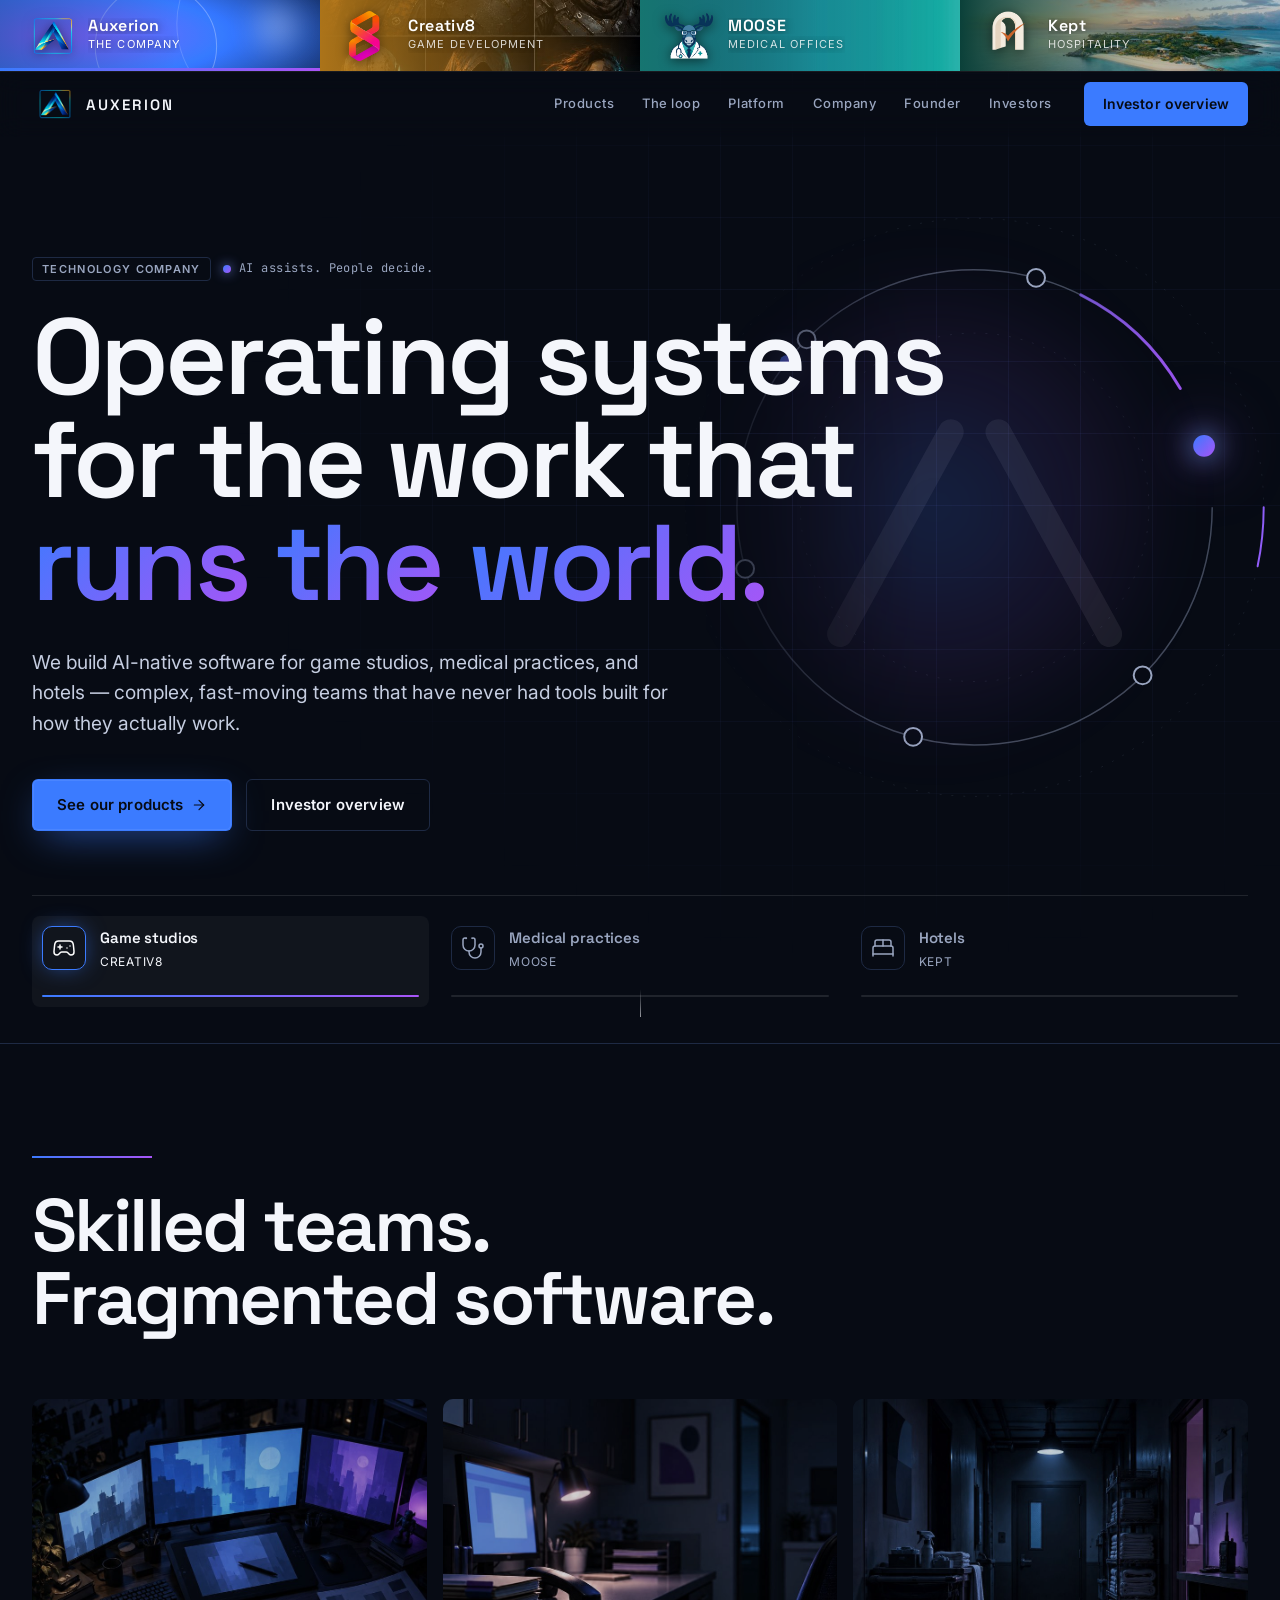
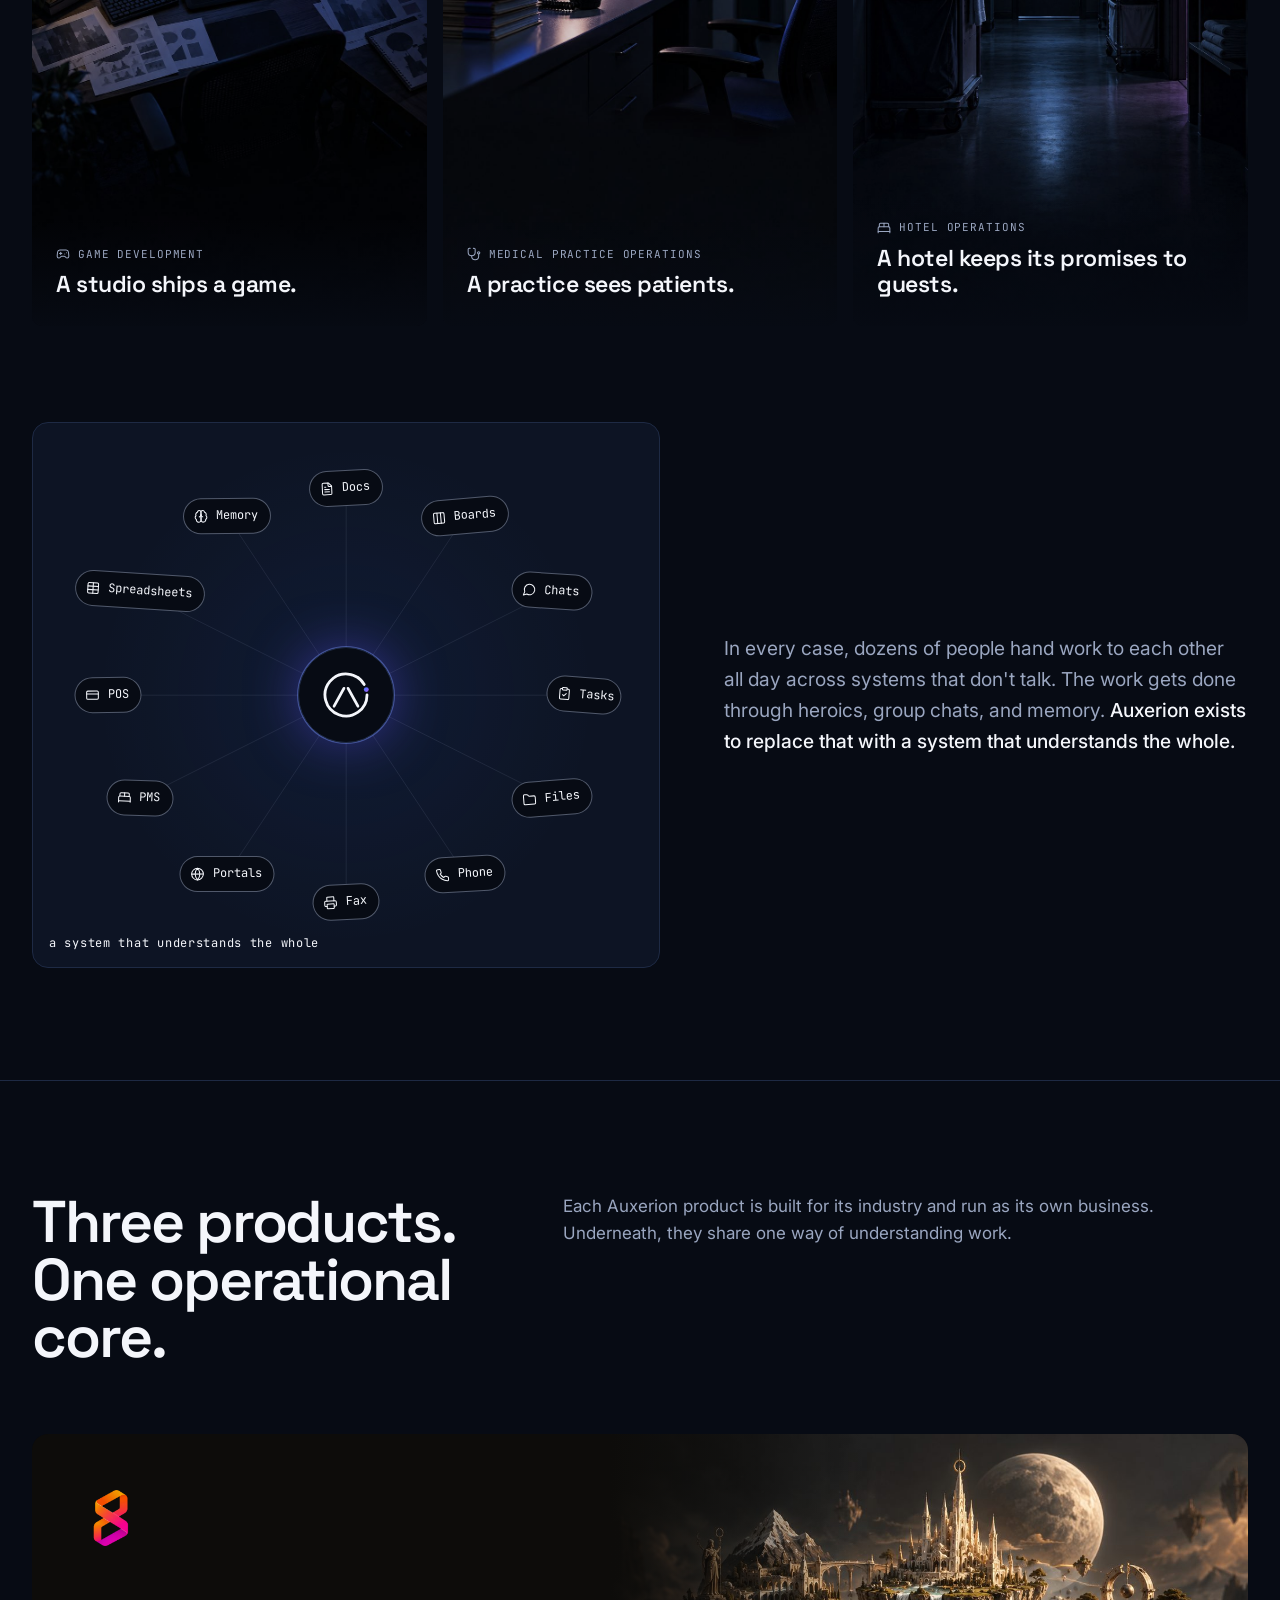
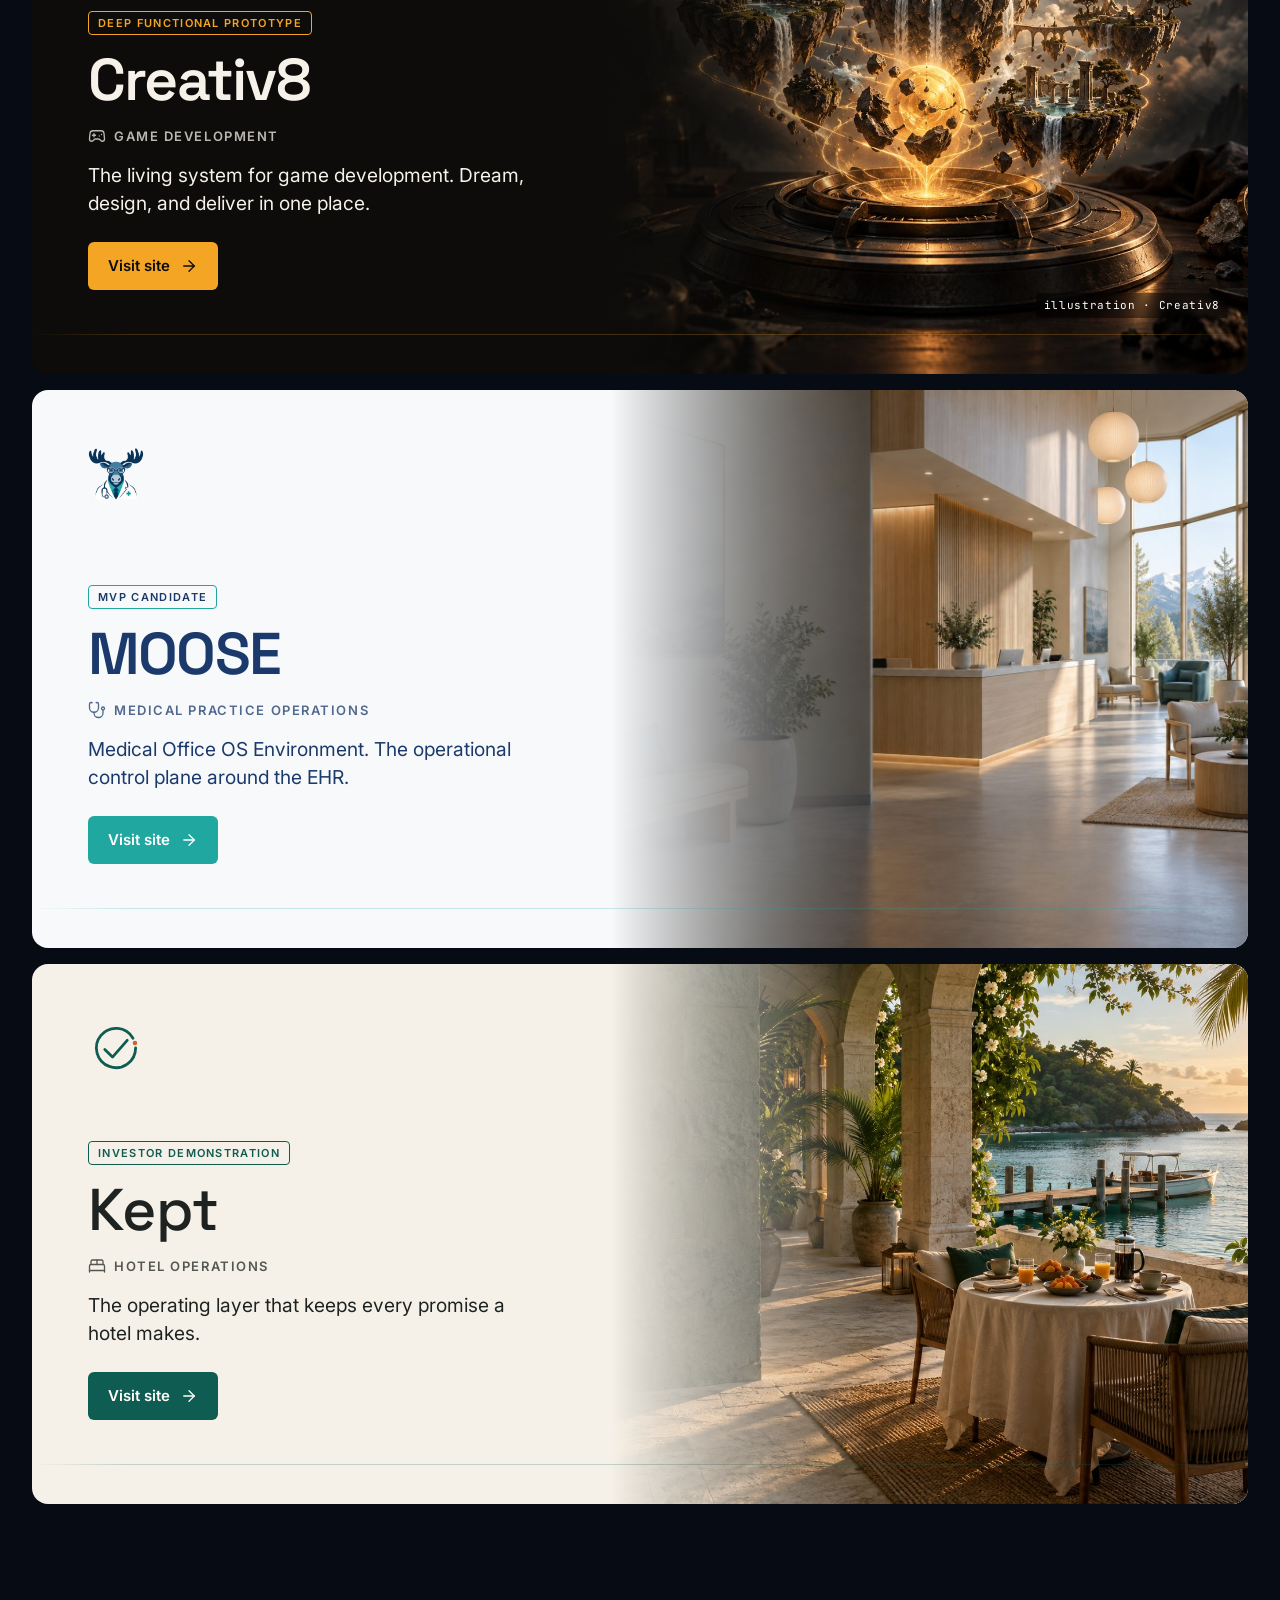
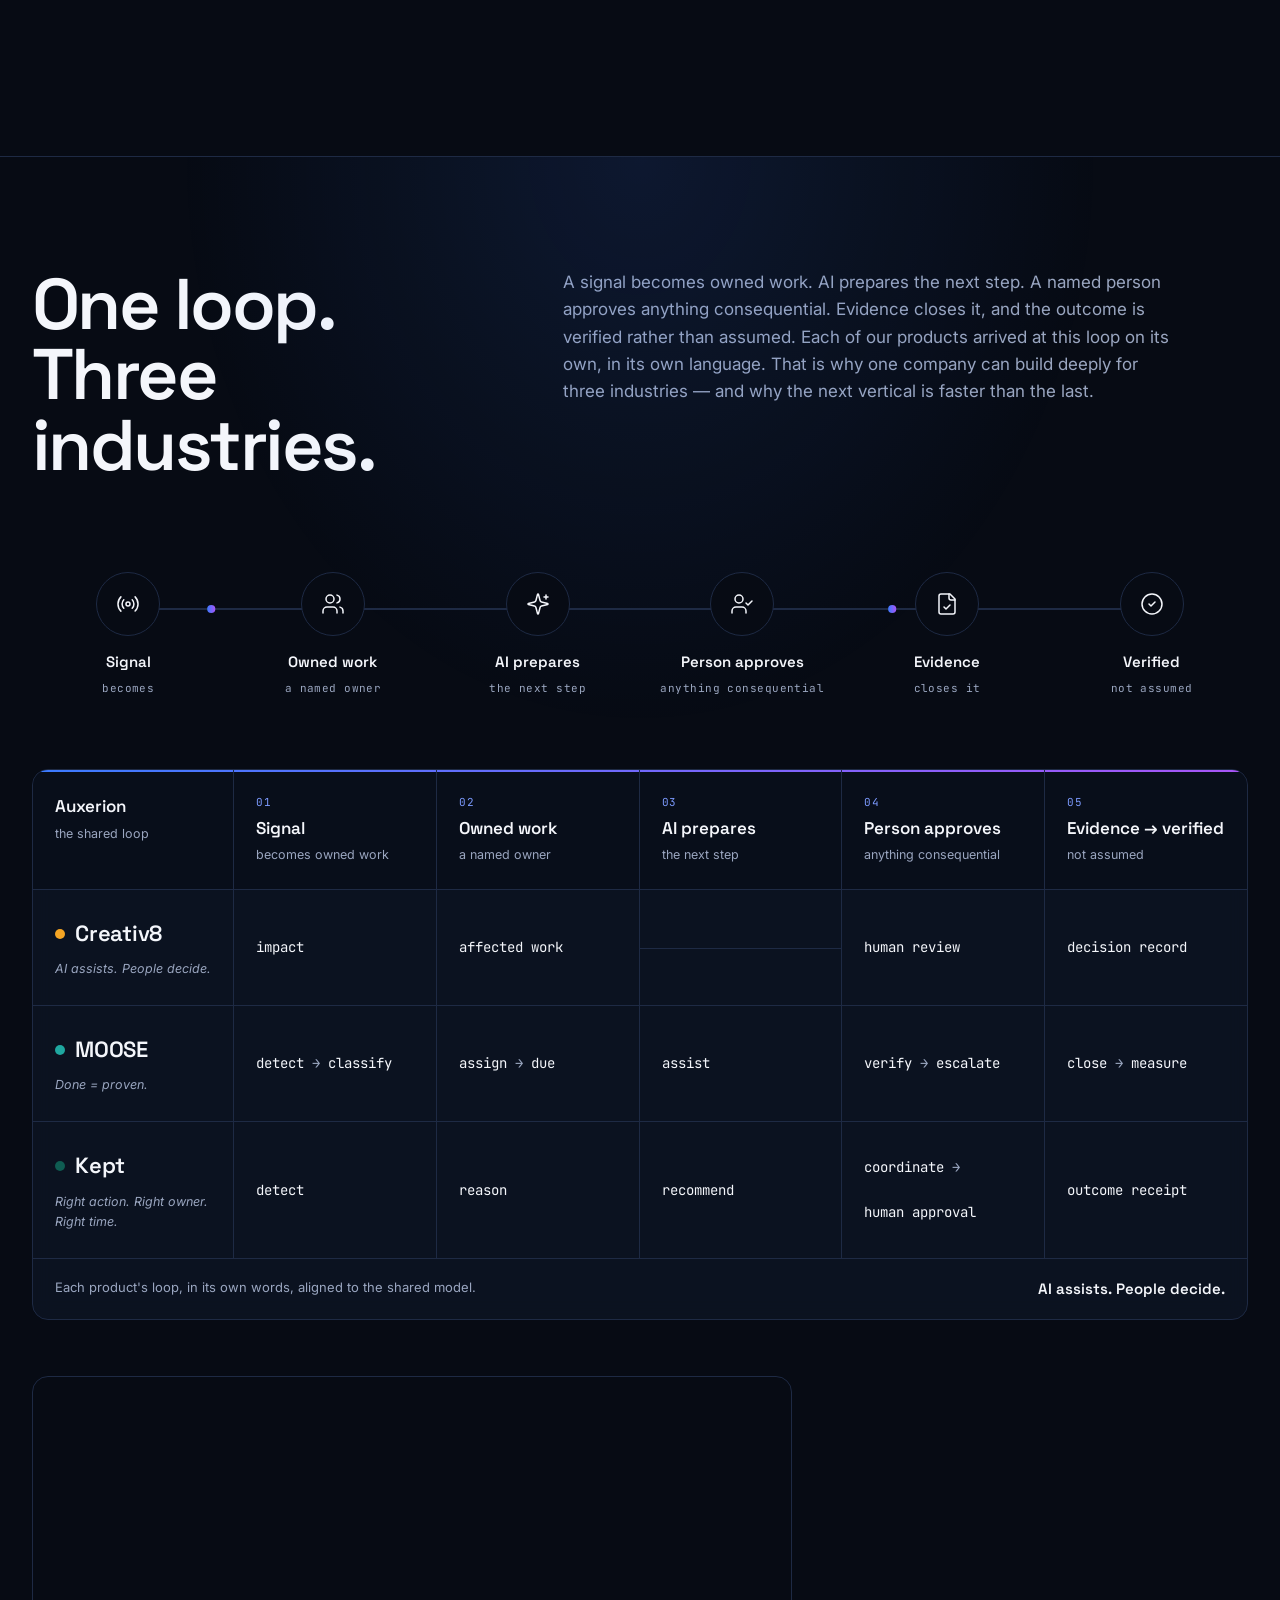
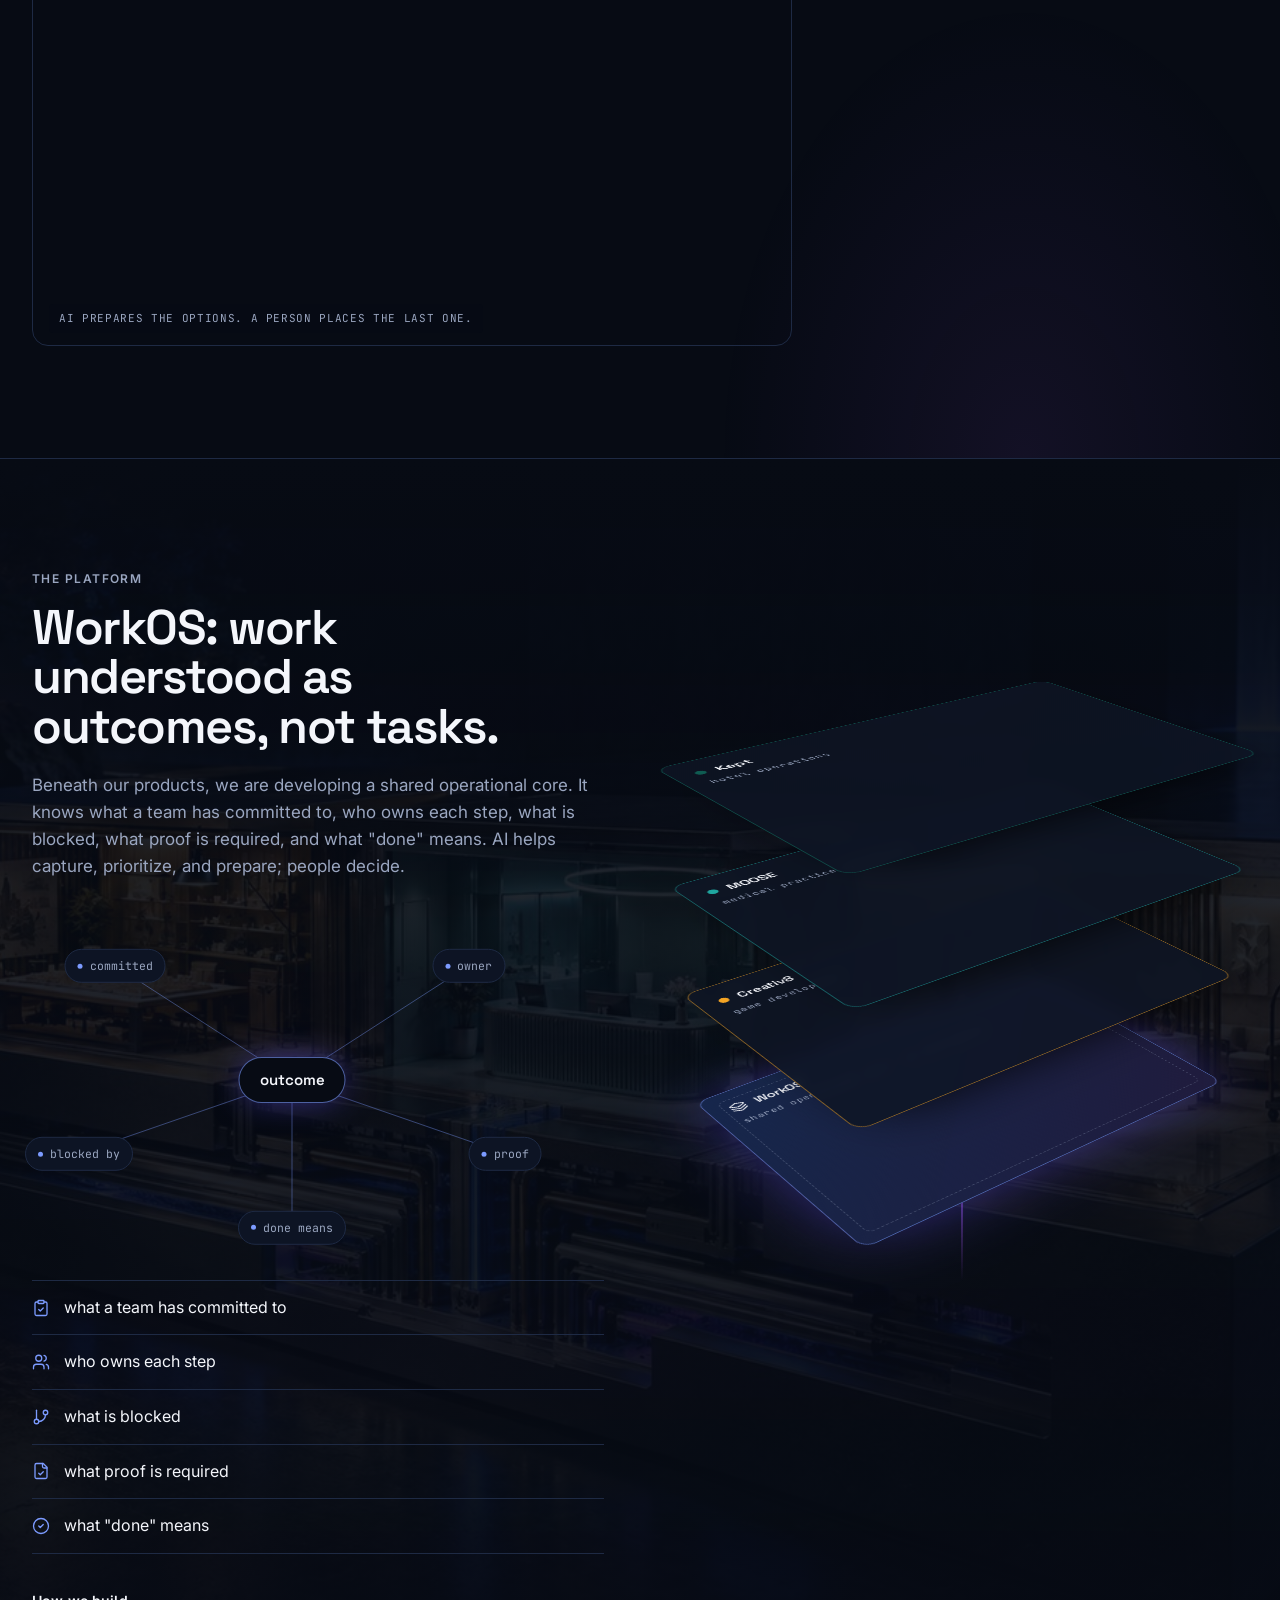
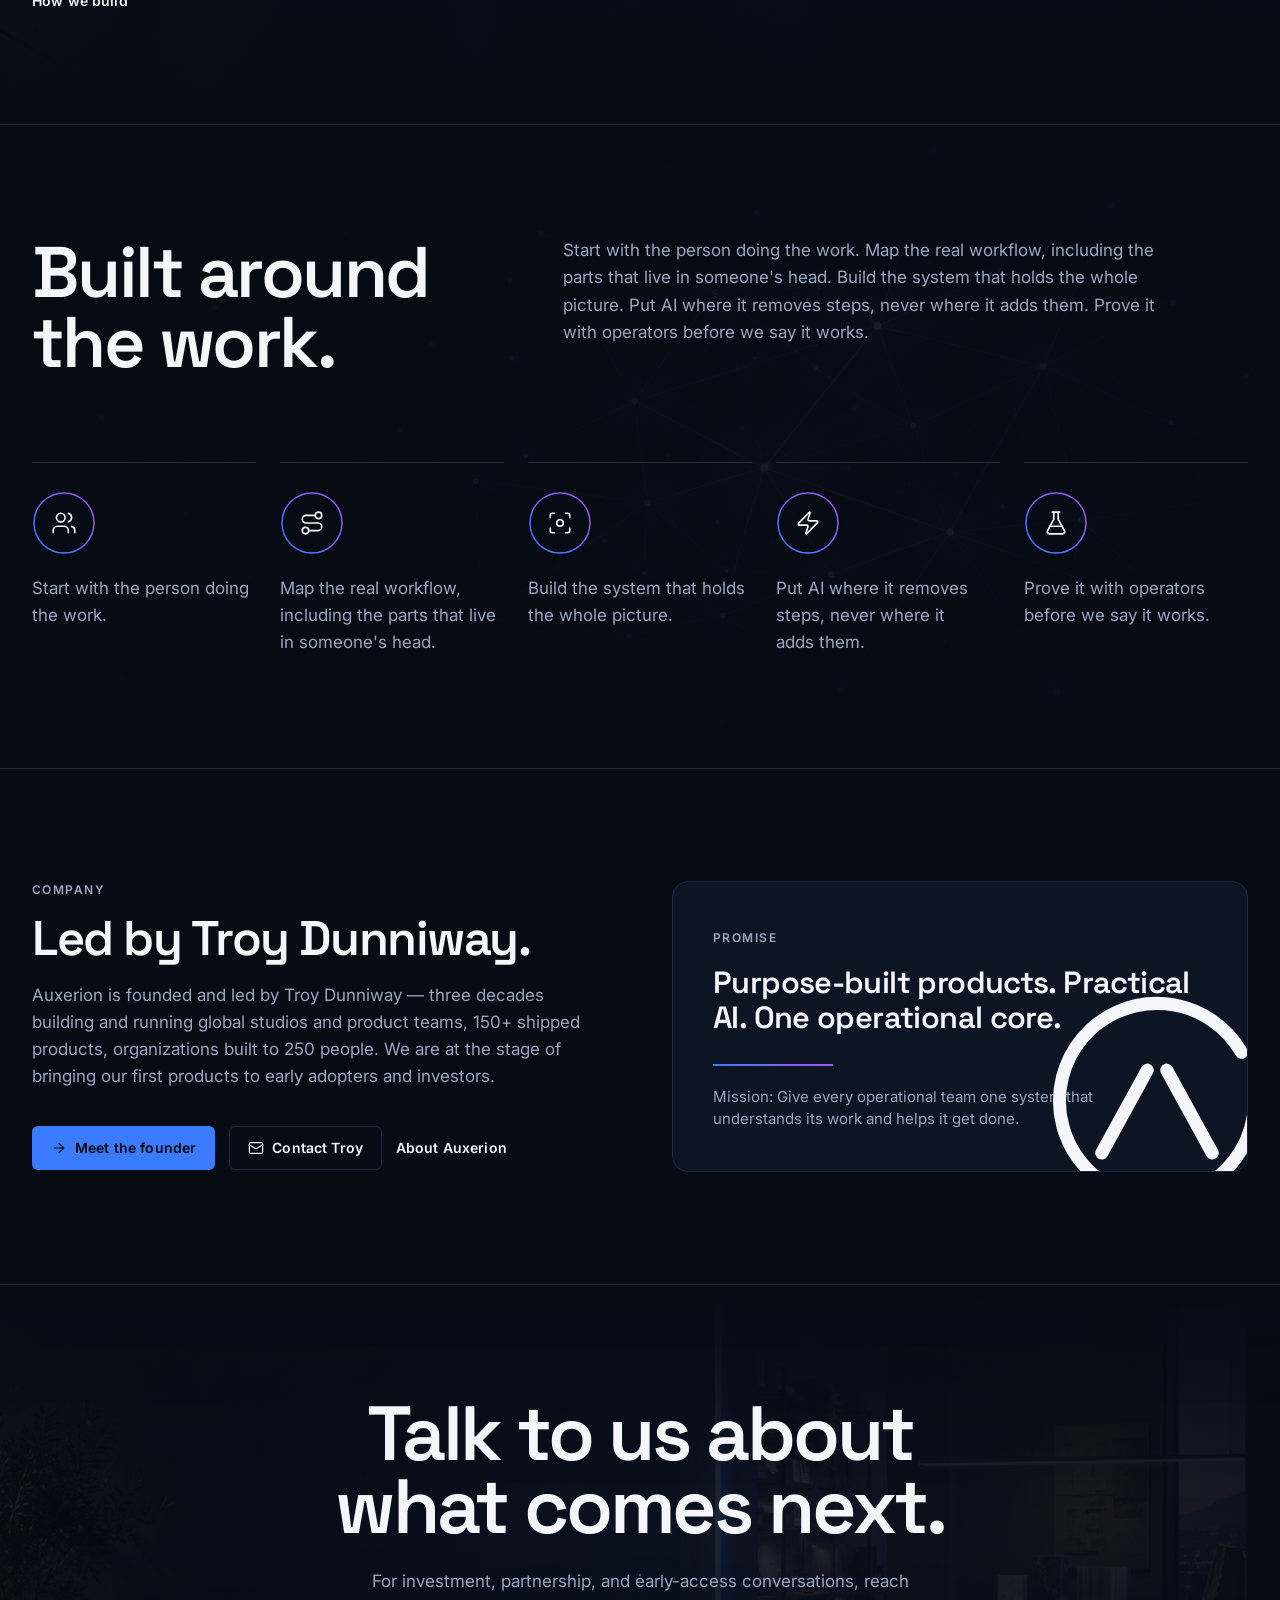
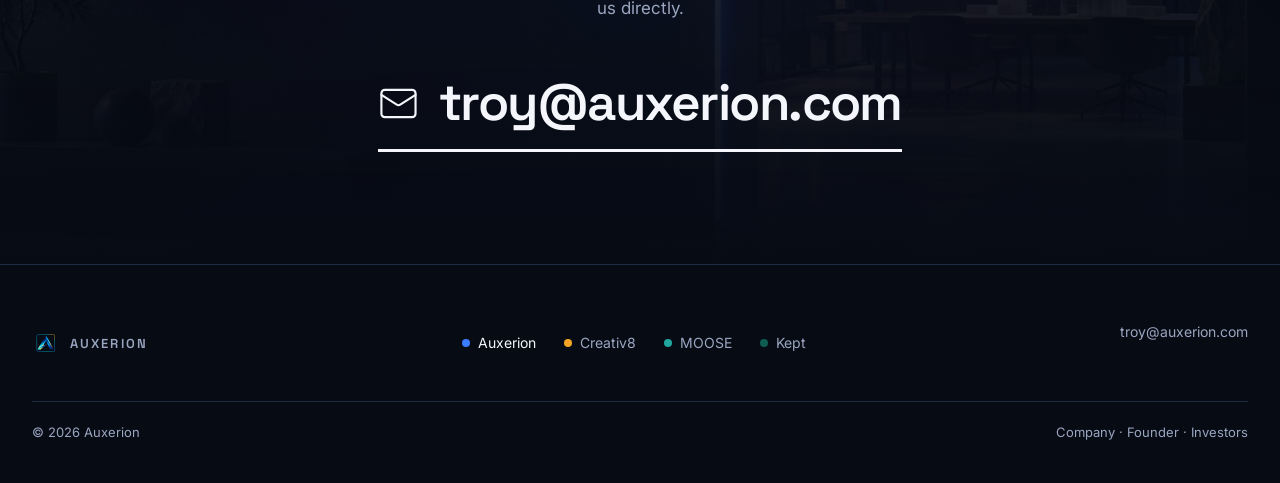
==== index.html @ aabbcbaf "Show the Kept island terrace on the home panel instead of the app screenshot The Kept product panel " ====
<!DOCTYPE html>
<html lang="en"><head><meta charset="utf-8"><meta name="viewport" content="width=device-width,initial-scale=1">
<title>Auxerion — AI-native operating systems for complex teams</title>
<meta name="description" content="Auxerion builds AI-native operating systems for game studios, medical practices, and hotels. Three products, one operational core.">
<link rel="canonical" href="https://auxerion.vercel.app/">
<meta property="og:type" content="website">
<meta property="og:site_name" content="Auxerion">
<meta property="og:url" content="https://auxerion.vercel.app/">
<meta property="og:title" content="Auxerion — AI-native operating systems for complex teams">
<meta property="og:description" content="Auxerion builds AI-native operating systems for game studios, medical practices, and hotels. Three products, one operational core.">
<meta property="og:image" content="https://auxerion.vercel.app/assets/og/auxerion.jpg">
<meta property="og:image:width" content="1200">
<meta property="og:image:height" content="630">
<meta name="twitter:card" content="summary_large_image">
<meta name="twitter:title" content="Auxerion — AI-native operating systems for complex teams">
<meta name="twitter:description" content="Auxerion builds AI-native operating systems for game studios, medical practices, and hotels. Three products, one operational core.">
<meta name="twitter:image" content="https://auxerion.vercel.app/assets/og/auxerion.jpg">


<link rel="icon" href="/assets/logos/auxerion-mark-2026.png">
<link rel="preconnect" href="https://fonts.googleapis.com"><link rel="preconnect" href="https://fonts.gstatic.com" crossorigin>
<link rel="stylesheet" href="https://fonts.googleapis.com/css2?family=Space+Grotesk:wght@500;600;700&family=Inter:wght@400;500;600&family=JetBrains+Mono:wght@400&display=swap">
<link rel="stylesheet" href="/family.css">
<link rel="stylesheet" href="/auxerion/home.css">
</head>
<body data-brand="aux"><svg width="0" height="0" aria-hidden="true" style="position:absolute"><defs><linearGradient id="sig" x1="0" y1="0" x2="1" y2="1"><stop offset="0" stop-color="#3B7BFF"/><stop offset="1" stop-color="#A855F7"/></linearGradient></defs></svg><template id="__bundler_thumbnail"><svg xmlns="http://www.w3.org/2000/svg" viewBox="0 0 100 100"><rect width="100" height="100" fill="#070B14"/><text x="50" y="50" text-anchor="middle" dominant-baseline="central" font-family="Space Grotesk,system-ui,sans-serif" font-weight="700" font-size="40" fill="#3B7BFF">A</text></svg></template>
<svg width="0" height="0" style="position:absolute" aria-hidden="true" fill="none" stroke="currentColor" stroke-width="1.75" stroke-linecap="round" stroke-linejoin="round"><defs>
<symbol id="i-arrow" viewBox="0 0 24 24" fill="none" stroke="currentColor" stroke-linecap="round" stroke-linejoin="round"><path d="M5 12h14"/><path d="m12 5 7 7-7 7"/></symbol>
<symbol id="i-check" viewBox="0 0 24 24" fill="none" stroke="currentColor" stroke-linecap="round" stroke-linejoin="round"><circle cx="12" cy="12" r="10"/><path d="m9 12 2 2 4-4"/></symbol>
<symbol id="i-shield" viewBox="0 0 24 24" fill="none" stroke="currentColor" stroke-linecap="round" stroke-linejoin="round"><path d="M20 13c0 5-3.5 7.5-7.66 8.95a1 1 0 0 1-.67-.01C7.5 20.5 4 18 4 13V6a1 1 0 0 1 1-1c2 0 4.5-1.2 6.24-2.72a1.17 1.17 0 0 1 1.52 0C14.51 3.81 17 5 19 5a1 1 0 0 1 1 1z"/><path d="m9 12 2 2 4-4"/></symbol>
<symbol id="i-usercheck" viewBox="0 0 24 24" fill="none" stroke="currentColor" stroke-linecap="round" stroke-linejoin="round"><path d="M16 21v-2a4 4 0 0 0-4-4H6a4 4 0 0 0-4 4v2"/><circle cx="9" cy="7" r="4"/><polyline points="16 11 18 13 22 9"/></symbol>
<symbol id="i-sparkles" viewBox="0 0 24 24" fill="none" stroke="currentColor" stroke-linecap="round" stroke-linejoin="round"><path d="M9.937 15.5A2 2 0 0 0 8.5 14.063l-6.135-1.582a.5.5 0 0 1 0-.962L8.5 9.936A2 2 0 0 0 9.937 8.5l1.582-6.135a.5.5 0 0 1 .963 0L14.063 8.5A2 2 0 0 0 15.5 9.937l6.135 1.581a.5.5 0 0 1 0 .964L15.5 14.063a2 2 0 0 0-1.437 1.437l-1.582 6.135a.5.5 0 0 1-.963 0z"/><path d="M20 3v4"/><path d="M22 5h-4"/></symbol>
<symbol id="i-radio" viewBox="0 0 24 24" fill="none" stroke="currentColor" stroke-linecap="round" stroke-linejoin="round"><path d="M4.9 19.1C1 15.2 1 8.8 4.9 4.9"/><path d="M7.8 16.2c-2.3-2.3-2.3-6.1 0-8.5"/><circle cx="12" cy="12" r="2"/><path d="M16.2 7.8c2.3 2.3 2.3 6.1 0 8.5"/><path d="M19.1 4.9C23 8.8 23 15.1 19.1 19"/></symbol>
<symbol id="i-filecheck" viewBox="0 0 24 24" fill="none" stroke="currentColor" stroke-linecap="round" stroke-linejoin="round"><path d="M15 2H6a2 2 0 0 0-2 2v16a2 2 0 0 0 2 2h12a2 2 0 0 0 2-2V7Z"/><path d="M14 2v4a2 2 0 0 0 2 2h4"/><path d="m9 15 2 2 4-4"/></symbol>
<symbol id="i-layers" viewBox="0 0 24 24" fill="none" stroke="currentColor" stroke-linecap="round" stroke-linejoin="round"><path d="M12.83 2.18a2 2 0 0 0-1.66 0L2.6 6.08a1 1 0 0 0 0 1.83l8.58 3.91a2 2 0 0 0 1.66 0l8.58-3.9a1 1 0 0 0 0-1.83z"/><path d="M2 12a1 1 0 0 0 .58.91l8.6 3.91a2 2 0 0 0 1.65 0l8.58-3.9A1 1 0 0 0 22 12"/><path d="M2 17a1 1 0 0 0 .58.91l8.6 3.91a2 2 0 0 0 1.65 0l8.58-3.9A1 1 0 0 0 22 17"/></symbol>
<symbol id="i-gamepad" viewBox="0 0 24 24" fill="none" stroke="currentColor" stroke-linecap="round" stroke-linejoin="round"><line x1="6" x2="10" y1="11" y2="11"/><line x1="8" x2="8" y1="9" y2="13"/><line x1="15" x2="15.01" y1="12" y2="12"/><line x1="18" x2="18.01" y1="10" y2="10"/><path d="M17.32 5H6.68a4 4 0 0 0-3.978 3.59c-.006.052-.01.101-.017.152C2.604 9.416 2 14.456 2 16a3 3 0 0 0 3 3c1 0 1.5-.5 2-1l1.414-1.414A2 2 0 0 1 9.828 16h4.344a2 2 0 0 1 1.414.586L17 18c.5.5 1 1 2 1a3 3 0 0 0 3-3c0-1.545-.604-6.584-.685-7.258-.007-.05-.011-.1-.017-.151A4 4 0 0 0 17.32 5z"/></symbol>
<symbol id="i-steth" viewBox="0 0 24 24" fill="none" stroke="currentColor" stroke-linecap="round" stroke-linejoin="round"><path d="M4.8 2.3A.3.3 0 1 0 5 2H4a2 2 0 0 0-2 2v5a6 6 0 0 0 6 6a6 6 0 0 0 6-6V4a2 2 0 0 0-2-2h-1a.2.2 0 1 0 .3.3"/><path d="M8 15v1a6 6 0 0 0 6 6a6 6 0 0 0 6-6v-4"/><circle cx="20" cy="10" r="2"/></symbol>
<symbol id="i-bed" viewBox="0 0 24 24" fill="none" stroke="currentColor" stroke-linecap="round" stroke-linejoin="round"><path d="M2 20v-8a2 2 0 0 1 2-2h16a2 2 0 0 1 2 2v8"/><path d="M4 10V6a2 2 0 0 1 2-2h12a2 2 0 0 1 2 2v4"/><path d="M12 4v6"/><path d="M2 18h20"/></symbol>
<symbol id="i-users" viewBox="0 0 24 24" fill="none" stroke="currentColor" stroke-linecap="round" stroke-linejoin="round"><path d="M16 21v-2a4 4 0 0 0-4-4H6a4 4 0 0 0-4 4v2"/><circle cx="9" cy="7" r="4"/><path d="M22 21v-2a4 4 0 0 0-3-3.87"/><path d="M16 3.13a4 4 0 0 1 0 7.75"/></symbol>
<symbol id="i-zap" viewBox="0 0 24 24" fill="none" stroke="currentColor" stroke-linecap="round" stroke-linejoin="round"><path d="M4 14a1 1 0 0 1-.78-1.63l9.9-10.2a.5.5 0 0 1 .86.46l-1.92 6.02A1 1 0 0 0 13 10h7a1 1 0 0 1 .78 1.63l-9.9 10.2a.5.5 0 0 1-.86-.46l1.92-6.02A1 1 0 0 0 11 14z"/></symbol>
<symbol id="i-flask" viewBox="0 0 24 24" fill="none" stroke="currentColor" stroke-linecap="round" stroke-linejoin="round"><path d="M14 2v6a2 2 0 0 0 .245.96l5.51 10.08A2 2 0 0 1 18 22H6a2 2 0 0 1-1.755-2.96l5.51-10.08A2 2 0 0 0 10 8V2"/><path d="M6.453 15h11.094"/><path d="M8.5 2h7"/></symbol>
<symbol id="i-scan" viewBox="0 0 24 24" fill="none" stroke="currentColor" stroke-linecap="round" stroke-linejoin="round"><path d="M3 7V5a2 2 0 0 1 2-2h2"/><path d="M17 3h2a2 2 0 0 1 2 2v2"/><path d="M21 17v2a2 2 0 0 1-2 2h-2"/><path d="M7 21H5a2 2 0 0 1-2-2v-2"/><circle cx="12" cy="12" r="3"/></symbol>
<symbol id="i-route" viewBox="0 0 24 24" fill="none" stroke="currentColor" stroke-linecap="round" stroke-linejoin="round"><circle cx="6" cy="19" r="3"/><path d="M9 19h8.5a3.5 3.5 0 0 0 0-7h-11a3.5 3.5 0 0 1 0-7H15"/><circle cx="18" cy="5" r="3"/></symbol>
<symbol id="i-branch" viewBox="0 0 24 24" fill="none" stroke="currentColor" stroke-linecap="round" stroke-linejoin="round"><line x1="6" x2="6" y1="3" y2="15"/><circle cx="18" cy="6" r="3"/><circle cx="6" cy="18" r="3"/><path d="M18 9a9 9 0 0 1-9 9"/></symbol>
<symbol id="i-mail" viewBox="0 0 24 24" fill="none" stroke="currentColor" stroke-linecap="round" stroke-linejoin="round"><rect width="20" height="16" x="2" y="4" rx="2"/><path d="m22 7-8.97 5.7a1.94 1.94 0 0 1-2.06 0L2 7"/></symbol>
<symbol id="i-doc" viewBox="0 0 24 24" fill="none" stroke="currentColor" stroke-linecap="round" stroke-linejoin="round"><path d="M15 2H6a2 2 0 0 0-2 2v16a2 2 0 0 0 2 2h12a2 2 0 0 0 2-2V7Z"/><path d="M14 2v4a2 2 0 0 0 2 2h4"/><path d="M10 9H8"/><path d="M16 13H8"/><path d="M16 17H8"/></symbol>
<symbol id="i-chat" viewBox="0 0 24 24" fill="none" stroke="currentColor" stroke-linecap="round" stroke-linejoin="round"><path d="M7.9 20A9 9 0 1 0 4 16.1L2 22Z"/></symbol>
<symbol id="i-board" viewBox="0 0 24 24" fill="none" stroke="currentColor" stroke-linecap="round" stroke-linejoin="round"><rect width="18" height="18" x="3" y="3" rx="2"/><path d="M9 3v18"/><path d="M15 3v18"/></symbol>
<symbol id="i-task" viewBox="0 0 24 24" fill="none" stroke="currentColor" stroke-linecap="round" stroke-linejoin="round"><rect width="8" height="4" x="8" y="2" rx="1"/><path d="M16 4h2a2 2 0 0 1 2 2v14a2 2 0 0 1-2 2H6a2 2 0 0 1-2-2V6a2 2 0 0 1 2-2h2"/><path d="m9 14 2 2 4-4"/></symbol>
<symbol id="i-folder" viewBox="0 0 24 24" fill="none" stroke="currentColor" stroke-linecap="round" stroke-linejoin="round"><path d="M20 20a2 2 0 0 0 2-2V8a2 2 0 0 0-2-2h-7.9a2 2 0 0 1-1.69-.9L9.6 3.9A2 2 0 0 0 7.93 3H4a2 2 0 0 0-2 2v13a2 2 0 0 0 2 2Z"/></symbol>
<symbol id="i-phone" viewBox="0 0 24 24" fill="none" stroke="currentColor" stroke-linecap="round" stroke-linejoin="round"><path d="M22 16.92v3a2 2 0 0 1-2.18 2 19.79 19.79 0 0 1-8.63-3.07 19.5 19.5 0 0 1-6-6 19.79 19.79 0 0 1-3.07-8.67A2 2 0 0 1 4.11 2h3a2 2 0 0 1 2 1.72c.127.96.361 1.903.7 2.81a2 2 0 0 1-.45 2.11L8.09 9.91a16 16 0 0 0 6 6l1.27-1.27a2 2 0 0 1 2.11-.45c.907.339 1.85.573 2.81.7A2 2 0 0 1 22 16.92z"/></symbol>
<symbol id="i-printer" viewBox="0 0 24 24" fill="none" stroke="currentColor" stroke-linecap="round" stroke-linejoin="round"><path d="M6 18H4a2 2 0 0 1-2-2v-5a2 2 0 0 1 2-2h16a2 2 0 0 1 2 2v5a2 2 0 0 1-2 2h-2"/><path d="M6 9V3a1 1 0 0 1 1-1h10a1 1 0 0 1 1 1v6"/><rect x="6" y="14" width="12" height="8" rx="1"/></symbol>
<symbol id="i-globe" viewBox="0 0 24 24" fill="none" stroke="currentColor" stroke-linecap="round" stroke-linejoin="round"><circle cx="12" cy="12" r="10"/><path d="M12 2a14.5 14.5 0 0 0 0 20 14.5 14.5 0 0 0 0-20"/><path d="M2 12h20"/></symbol>
<symbol id="i-table" viewBox="0 0 24 24" fill="none" stroke="currentColor" stroke-linecap="round" stroke-linejoin="round"><path d="M12 3v18"/><rect width="18" height="18" x="3" y="3" rx="2"/><path d="M3 9h18"/><path d="M3 15h18"/></symbol>
<symbol id="i-brain" viewBox="0 0 24 24" fill="none" stroke="currentColor" stroke-linecap="round" stroke-linejoin="round"><path d="M12 5a3 3 0 1 0-5.997.125 4 4 0 0 0-2.526 5.77 4 4 0 0 0 .556 6.588A4 4 0 1 0 12 18Z"/><path d="M12 5a3 3 0 1 1 5.997.125 4 4 0 0 1 2.526 5.77 4 4 0 0 1-.556 6.588A4 4 0 1 1 12 18Z"/><path d="M15 13a4.5 4.5 0 0 1-3-4 4.5 4.5 0 0 1-3 4"/></symbol>
<symbol id="i-card" viewBox="0 0 24 24" fill="none" stroke="currentColor" stroke-linecap="round" stroke-linejoin="round"><rect width="20" height="14" x="2" y="5" rx="2"/><line x1="2" x2="22" y1="10" y2="10"/></symbol>
<symbol id="i-mark" viewBox="0 0 160 160" fill="none" stroke="currentColor" stroke-linecap="round"><path d="M132 50A60 60 0 1 0 140 80" stroke-width="8"/><path d="M46 112L74 61M86 61L114 112" stroke-width="8"/></symbol>
</defs></svg>

<script src="/familybar.js"></script>
<header class="site-nav"><span class="progress" aria-hidden="true"></span><div class="wrap">
<a class="brand" href="/" aria-label="Auxerion home"><img class="ic-mark" src="/assets/logos/auxerion-mark-2026.png" alt="" width="40" height="40" decoding="async"><span>AUXERION</span></a>
<nav class="links" id="links" aria-label="Primary"><a href="#products">Products</a><a href="#loop">The loop</a><a href="#platform">Platform</a><a href="/company">Company</a><a href="/founder">Founder</a><a href="/investors">Investors</a></nav>
<a class="btn primary nav-cta" href="/investors">Investor overview</a>
<button class="menu-btn" aria-expanded="false" aria-controls="links">Menu</button>
</div></header>
<main>
<section class="hero" data-screen-label="Hero">
<div class="bg" aria-hidden="true"><picture><source media="(max-width:860px)" srcset="/assets/auxerion/v2/hero-connected-world-mobile.jpg" width="1086" height="1448"><img class="on" src="/assets/auxerion/v2/hero-connected-world.jpg" alt="" width="1672" height="941" fetchpriority="high" decoding="async"></picture></div>
<div class="veil" aria-hidden="true"></div><div class="grid" aria-hidden="true"></div><div class="cursor" aria-hidden="true"></div>
<div class="orbit" aria-hidden="true"><div class="bloom"></div>
<svg viewBox="-120 0 800 640"><defs><linearGradient id="sig2" x1="0" y1="0" x2="1" y2="1"><stop offset="0" stop-color="#3B7BFF"/><stop offset="1" stop-color="#A855F7"/></linearGradient><linearGradient id="trail" x1="0" y1="0" x2="1" y2="0"><stop offset="0" stop-color="#3B7BFF" stop-opacity="0"/><stop offset="1" stop-color="#A855F7"/></linearGradient><path id="orbit" d="M527.8 200A240 240 0 1 0 560 320"/></defs>
<g class="spin"><circle cx="320" cy="320" r="292" class="ring2"/><circle cx="320" cy="320" r="292" class="ring3" stroke-dasharray="60 1775"/></g>
<g class="spin r"><circle cx="320" cy="320" r="176" class="ring2"/></g>
<path class="chev" d="M184 448L296 244M344 244L456 448"/>
<path class="ring" d="M527.8 200A240 240 0 1 0 560 320"/>
<path class="trail" d="M527.8 200A240 240 0 1 0 560 320"/>
<g class="node"><circle cx="382.1" cy="88.2" r="9"/><text x="404" y="86">Owned work</text><text class="c" x="404" y="104">a signal becomes</text></g>
<g class="node"><circle cx="150.3" cy="150.3" r="9"/><text x="130" y="142" text-anchor="end">AI prepares</text><text class="c" x="130" y="160" text-anchor="end">the next step</text></g>
<g class="node"><circle cx="88.2" cy="382.1" r="9"/><text x="66" y="370" text-anchor="end">A person</text><text class="c" x="66" y="388" text-anchor="end">named, approves</text><text class="c" x="66" y="404" text-anchor="end">anything consequential</text></g>
<g class="node"><circle cx="257.9" cy="551.8" r="9"/><text x="257.9" y="590" text-anchor="middle">Evidence</text><text class="c" x="257.9" y="608" text-anchor="middle">closes it</text></g>
<g class="node"><circle cx="489.7" cy="489.7" r="9"/><text x="512" y="496">Verified</text><text class="c" x="512" y="514">not assumed</text></g>
<circle class="sigdot" cx="551.8" cy="257.9" r="11" fill="url(#sig2)"/><text x="551.8" y="230" text-anchor="middle">Signal</text>
<circle class="sigdot" r="7" fill="url(#sig2)"><animateMotion dur="14s" repeatCount="indefinite" calcMode="linear"><mpath href="#orbit"/></animateMotion></circle>
</svg></div>
<div class="wrap"><div class="copy">
<div class="eyebrow reveal in"><span class="tag">Technology company</span><span class="live"><i></i>AI assists. People decide.</span></div>
<h1 class="words"><span>Operating</span> <span>systems</span> <span>for</span> <span>the</span> <span>work</span> <span>that</span> <em><span>runs</span> <span>the</span> <span>world.</span></em></h1>
<p class="lede reveal in d3">We build AI-native software for game studios, medical practices, and hotels — complex, fast-moving teams that have never had tools built for how they actually work.</p>
<div class="actions reveal in d4"><a class="btn primary lg" href="#products">See our products <svg class="ic"><use href="#i-arrow"/></svg></a><a class="btn secondary lg" href="/investors">Investor overview</a></div>
</div>
<div class="strip reveal in d4" role="tablist" aria-label="Industries">
<button class="on" role="tab" aria-selected="true" data-i="0"><svg class="ic lg"><use href="#i-gamepad"/></svg><div><b>Game studios</b><span>Creativ8</span></div><div class="bar"><i></i></div></button>
<button role="tab" aria-selected="false" data-i="1"><svg class="ic lg"><use href="#i-steth"/></svg><div><b>Medical practices</b><span>MOOSE</span></div><div class="bar"><i></i></div></button>
<button role="tab" aria-selected="false" data-i="2"><svg class="ic lg"><use href="#i-bed"/></svg><div><b>Hotels</b><span>Kept</span></div><div class="bar"><i></i></div></button>
</div></div>
<a class="cue" href="#problem" aria-label="Scroll"><span></span></a>
</section>

<section class="block problem" id="problem" data-screen-label="Problem"><div class="wrap">
<div class="reveal"><div class="signal draw" style="margin-bottom:32px"></div><h2 class="statement">Skilled teams.<br>Fragmented software.</h2></div>
<div class="tript">
<figure class="reveal"><img src="/assets/auxerion/problem-games.jpg" alt="A game studio desk at night, screens the only light" width="880" height="1173" loading="lazy" decoding="async"><figcaption><small><svg class="ic"><use href="#i-gamepad"/></svg>Game development</small>A studio ships a game.</figcaption></figure>
<figure class="reveal d1"><img src="/assets/auxerion/problem-clinic.jpg" alt="A medical office back-office counter after hours" width="880" height="1173" loading="lazy" decoding="async"><figcaption><small><svg class="ic"><use href="#i-steth"/></svg>Medical practice operations</small>A practice sees patients.</figcaption></figure>
<figure class="reveal d2"><img src="/assets/auxerion/problem-hotel.jpg" alt="A hotel back-of-house service corridor at night" width="880" height="1173" loading="lazy" decoding="async"><figcaption><small><svg class="ic"><use href="#i-bed"/></svg>Hotel operations</small>A hotel keeps its promises to guests.</figcaption></figure>
</div>
<div class="frag reveal">
<div class="converge" aria-hidden="true">
<svg class="lines" viewBox="0 0 100 100" preserveAspectRatio="none"><g></g></svg>
<div class="chip" style="--sx:8%;--sy:12%;--a:0"><svg class="ic"><use href="#i-doc"/></svg>Docs</div>
<div class="chip" style="--sx:70%;--sy:6%;--a:30"><svg class="ic"><use href="#i-board"/></svg>Boards</div>
<div class="chip" style="--sx:88%;--sy:40%;--a:60"><svg class="ic"><use href="#i-chat"/></svg>Chats</div>
<div class="chip" style="--sx:20%;--sy:78%;--a:90"><svg class="ic"><use href="#i-task"/></svg>Tasks</div>
<div class="chip" style="--sx:62%;--sy:84%;--a:120"><svg class="ic"><use href="#i-folder"/></svg>Files</div>
<div class="chip" style="--sx:40%;--sy:30%;--a:150"><svg class="ic"><use href="#i-phone"/></svg>Phone</div>
<div class="chip" style="--sx:82%;--sy:70%;--a:180"><svg class="ic"><use href="#i-printer"/></svg>Fax</div>
<div class="chip" style="--sx:4%;--sy:48%;--a:210"><svg class="ic"><use href="#i-globe"/></svg>Portals</div>
<div class="chip" style="--sx:50%;--sy:58%;--a:240"><svg class="ic"><use href="#i-bed"/></svg>PMS</div>
<div class="chip" style="--sx:30%;--sy:8%;--a:270"><svg class="ic"><use href="#i-card"/></svg>POS</div>
<div class="chip" style="--sx:66%;--sy:36%;--a:300"><svg class="ic"><use href="#i-table"/></svg>Spreadsheets</div>
<div class="chip" style="--sx:14%;--sy:30%;--a:330"><svg class="ic"><use href="#i-brain"/></svg>Memory</div>
<div class="core"><svg viewBox="0 0 160 160"><use href="#i-mark"/><circle cx="138" cy="64.5" r="7" fill="url(#sig)" stroke="none"/></svg></div>
<div class="state"><span class="s1">systems that don't talk</span><span class="s2">a system that understands the whole</span></div>
</div>
<p class="body">In every case, dozens of people hand work to each other all day across systems that don't talk. The work gets done through heroics, group chats, and memory. <strong>Auxerion exists to replace that with a system that understands the whole.</strong></p>
</div>
</div></section>

<section class="block portfolio" id="products" data-screen-label="Portfolio"><div class="wrap">
<div class="hd"><div class="reveal"><h2 class="statement sm">Three products.<br>One operational core.</h2></div><p class="lede reveal d1">Each Auxerion product is built for its industry and run as its own business. Underneath, they share one way of understanding work.</p></div>
<div class="panels">
<a class="panel c8 reveal" href="/creativ8"><div class="txt"><img class="logo" src="/assets/logos/creativ8-mark-2026.png" alt=""><span class="tag">Deep functional prototype</span><span class="pname">Creativ8</span><span class="pcat"><svg class="ic"><use href="#i-gamepad"/></svg>Game development</span><p>The living system for game development. Dream, design, and deliver in one place.</p><span class="go">Visit site <svg class="ic"><use href="#i-arrow"/></svg></span></div><div class="pic"><img src="/assets/creativ8/panel-creator.jpg" alt="A miniature imagined world grows from a luminous seed, combining terrain, architecture, and worldbuilding artifacts" width="1400" height="933"><span class="cap">illustration · Creativ8</span></div><div class="marq"><div>Designer · Creator · Viz · Wiki · Assembler · Producer · Maker · Manager · Dream. Design. Deliver. · Designer · Creator · Viz · Wiki · Assembler · Producer · Maker · Manager · Dream. Design. Deliver. · </div></div></a>
<a class="panel mo reveal" href="/moose"><div class="txt"><img class="logo" src="/assets/logos/moose-mark-2026.png" alt="" width="384" height="384"><span class="tag">MVP candidate</span><span class="pname">MOOSE</span><span class="pcat"><svg class="ic"><use href="#i-steth"/></svg>Medical practice operations</span><p>Medical Office OS Environment. The operational control plane around the EHR.</p><span class="go">Visit site <svg class="ic"><use href="#i-arrow"/></svg></span></div><div class="pic"><img src="/assets/auxerion/panel-moose.jpg" alt="A light modern medical practice interior" width="1340" height="1174" loading="lazy" decoding="async"></div><div class="marq"><div>detect · classify · assign · due · assist · verify · escalate · close · measure · Done = proven. · detect · classify · assign · due · assist · verify · escalate · close · measure · Done = proven. · </div></div></a>
<a class="panel ha reveal" href="/kept"><div class="txt"><img class="logo" src="/assets/logos/kept-mark.svg" alt=""><span class="tag">Investor demonstration</span><span class="pname">Kept</span><span class="pcat"><svg class="ic"><use href="#i-bed"/></svg>Hotel operations</span><p>The operating layer that keeps every promise a hotel makes.</p><span class="go">Visit site <svg class="ic"><use href="#i-arrow"/></svg></span></div><div class="pic"><img src="/assets/kept-web/v2/hero-promise.jpg" alt="A private-island hotel terrace at sunset: breakfast laid on a linen table under stone arches, a launch tied up at the dock, the reef beyond" width="1672" height="941" loading="lazy" decoding="async"></div><div class="marq"><div>Detect → Reason → Recommend → Coordinate → Human approval · Right action. Right owner. Right time. · Detect → Reason → Recommend → Coordinate → Human approval · Right action. Right owner. Right time. · </div></div></a>
</div>
</div></section>

<section class="block loopsec" id="loop" data-screen-label="The loop"><div class="wrap">
<div class="hd"><div class="reveal"><h2>One loop.<br>Three industries.</h2></div><p class="lede reveal d1">A signal becomes owned work. AI prepares the next step. A named person approves anything consequential. Evidence closes it, and the outcome is verified rather than assumed. Each of our products arrived at this loop on its own, in its own language. That is why one company can build deeply for three industries — and why the next vertical is faster than the last.</p></div>
<div class="pipe reveal" aria-hidden="true">
<svg class="wire" viewBox="0 0 1000 10" preserveAspectRatio="none"><defs><linearGradient id="pw" x1="0" x2="1"><stop offset="0" stop-color="#3B7BFF"/><stop offset="1" stop-color="#A855F7"/></linearGradient><path id="wirep" d="M0 5H1000"/></defs><path d="M0 5H1000" class="base"/><circle r="4" fill="url(#pw)"><animateMotion dur="6s" repeatCount="indefinite"><mpath href="#wirep"/></animateMotion></circle><circle r="4" fill="url(#pw)"><animateMotion dur="6s" begin="2s" repeatCount="indefinite"><mpath href="#wirep"/></animateMotion></circle><circle r="4" fill="url(#pw)"><animateMotion dur="6s" begin="4s" repeatCount="indefinite"><mpath href="#wirep"/></animateMotion></circle></svg>
<div class="st" style="--d:0s"><span class="ring"><svg class="ic"><use href="#i-radio"/></svg></span><b>Signal</b><small>becomes</small></div>
<div class="st" style="--d:1.2s"><span class="ring"><svg class="ic"><use href="#i-users"/></svg></span><b>Owned work</b><small>a named owner</small></div>
<div class="st" style="--d:2.4s"><span class="ring"><svg class="ic"><use href="#i-sparkles"/></svg></span><b>AI prepares</b><small>the next step</small></div>
<div class="st" style="--d:3.6s"><span class="ring"><svg class="ic"><use href="#i-usercheck"/></svg></span><b>Person approves</b><small>anything consequential</small></div>
<div class="st" style="--d:4.8s"><span class="ring"><svg class="ic"><use href="#i-filecheck"/></svg></span><b>Evidence</b><small>closes it</small></div>
<div class="st" style="--d:6s"><span class="ring"><svg class="ic"><use href="#i-check"/></svg></span><b>Verified</b><small>not assumed</small></div>
</div>
<div class="thesis reveal d2" role="table" aria-label="The shared loop in each product's own vocabulary"><span class="beam"></span><div class="inner">
<div class="trow" role="row"><div class="head">Auxerion<span class="c">the shared loop</span></div><div class="head"><span class="n">01</span>Signal<span class="c">becomes owned work</span></div><div class="head"><span class="n">02</span>Owned work<span class="c">a named owner</span></div><div class="head"><span class="n">03</span>AI prepares<span class="c">the next step</span></div><div class="head"><span class="n">04</span>Person approves<span class="c">anything consequential</span></div><div class="head"><span class="n">05</span>Evidence → verified<span class="c">not assumed</span></div></div>
<div class="trow reveal" role="row"><div class="who"><b><i style="background:var(--c8)"></i>Creativ8</b><span>AI assists. People decide.</span></div><div class="v">impact</div><div class="v">affected work</div><div class="v gap"></div><div class="v">human review</div><div class="v">decision record</div></div>
<div class="trow reveal d1" role="row"><div class="who"><b><i style="background:var(--mo)"></i>MOOSE</b><span>Done = proven.</span></div><div class="v">detect <span class="arr">→</span> classify</div><div class="v">assign <span class="arr">→</span> due</div><div class="v">assist</div><div class="v">verify <span class="arr">→</span> escalate</div><div class="v">close <span class="arr">→</span> measure</div></div>
<div class="trow reveal d2" role="row"><div class="who"><b><i style="background:var(--ha)"></i>Kept</b><span>Right action. Right owner. Right time.</span></div><div class="v">detect</div><div class="v">reason</div><div class="v">recommend</div><div class="v">coordinate <span class="arr">→</span> human approval</div><div class="v">outcome receipt</div></div>
</div><div class="foot"><span>Each product's loop, in its own words, aligned to the shared model.</span><span class="rule">AI assists. People decide.</span></div></div>
<figure class="band reveal"><img src="/assets/auxerion/v2/human-decision.jpg" alt="A hand placing the final block, choosing between prepared options" width="1200" height="900" loading="lazy" decoding="async"><figcaption>AI prepares the options. A person places the last one.</figcaption></figure>
</div></section>

<section class="block plat" id="platform" data-screen-label="Platform"><div class="platbg" aria-hidden="true"><img src="/assets/auxerion/v2/platform-foundation.jpg" alt="" width="1200" height="900" loading="lazy" decoding="async"></div><div class="wrap grid">
<div class="reveal"><span class="label" style="display:block;margin-bottom:16px">The platform</span><h2>WorkOS: work understood as outcomes, not tasks.</h2><p class="lede">Beneath our products, we are developing a shared operational core. It knows what a team has committed to, who owns each step, what is blocked, what proof is required, and what "done" means. AI helps capture, prioritize, and prepare; people decide.</p>
<div class="wgraph" role="img" aria-label="An outcome carries what a team committed to, who owns each step, what is blocked, what proof is required, and what done means"><span class="wo">outcome</span><span class="wn n1"><i aria-hidden="true"></i>committed</span><span class="wn n2"><i aria-hidden="true"></i>owner</span><span class="wn n3"><i aria-hidden="true"></i>blocked by</span><span class="wn n4"><i aria-hidden="true"></i>proof</span><span class="wn n5"><i aria-hidden="true"></i>done means</span><svg class="wl" viewBox="0 0 100 100" preserveAspectRatio="none" aria-hidden="true"><line x1="50" y1="50" x2="16" y2="16"/><line x1="50" y1="50" x2="84" y2="16"/><line x1="50" y1="50" x2="9" y2="72"/><line x1="50" y1="50" x2="91" y2="72"/><line x1="50" y1="50" x2="50" y2="94"/></svg></div>
<ul class="knows"><li><svg class="ic"><use href="#i-task"/></svg>what a team has committed to</li><li><svg class="ic"><use href="#i-users"/></svg>who owns each step</li><li><svg class="ic"><use href="#i-branch"/></svg>what is blocked</li><li><svg class="ic"><use href="#i-filecheck"/></svg>what proof is required</li><li><svg class="ic"><use href="#i-check"/></svg>what "done" means</li></ul>
<div class="actions"><a class="btn text" href="/company">How we build</a></div></div>
<div class="stack reveal d1" aria-hidden="true"><span class="beam"></span>
<div class="plate core"><div><b><svg class="ic"><use href="#i-layers"/></svg>WorkOS</b><small>shared operational core · in development</small></div></div>
<div class="plate p1"><div><b><i style="background:var(--c8)"></i>Creativ8</b><small>game development</small></div></div>
<div class="plate p2"><div><b><i style="background:var(--mo)"></i>MOOSE</b><small>medical practice operations</small></div></div>
<div class="plate p3"><div><b><i style="background:var(--ha)"></i>Kept</b><small>hotel operations</small></div></div>
</div>
</div></section>

<section class="block approach" id="approach" data-screen-label="Approach"><div class="bgimg" aria-hidden="true"><img src="/assets/auxerion/approach-bg.jpg" alt="" width="1672" height="941" loading="lazy" decoding="async"></div><div class="wrap">
<div class="hd"><div class="reveal"><h2>Built around<br>the work.</h2></div><p class="lede reveal d1">Start with the person doing the work. Map the real workflow, including the parts that live in someone's head. Build the system that holds the whole picture. Put AI where it removes steps, never where it adds them. Prove it with operators before we say it works.</p></div>
<div class="steps">
<div class="step reveal"><span class="oring"><svg viewBox="0 0 64 64"><circle cx="32" cy="32" r="30"/></svg><svg class="ic"><use href="#i-users"/></svg></span><p>Start with the person doing the work.</p></div>
<div class="step reveal d1"><span class="oring"><svg viewBox="0 0 64 64"><circle cx="32" cy="32" r="30"/></svg><svg class="ic"><use href="#i-route"/></svg></span><p>Map the real workflow, including the parts that live in someone's head.</p></div>
<div class="step reveal d2"><span class="oring"><svg viewBox="0 0 64 64"><circle cx="32" cy="32" r="30"/></svg><svg class="ic"><use href="#i-scan"/></svg></span><p>Build the system that holds the whole picture.</p></div>
<div class="step reveal d3"><span class="oring"><svg viewBox="0 0 64 64"><circle cx="32" cy="32" r="30"/></svg><svg class="ic"><use href="#i-zap"/></svg></span><p>Put AI where it removes steps, never where it adds them.</p></div>
<div class="step reveal d4"><span class="oring"><svg viewBox="0 0 64 64"><circle cx="32" cy="32" r="30"/></svg><svg class="ic"><use href="#i-flask"/></svg></span><p>Prove it with operators before we say it works.</p></div>
</div>
</div></section>

<section class="block company" id="company" data-screen-label="Company"><div class="wrap grid">
<div class="reveal"><span class="label" style="display:block;margin-bottom:16px">Company</span><h2>Led by Troy Dunniway.</h2><p class="lede">Auxerion is founded and led by Troy Dunniway — three decades building and running global studios and product teams, 150+ shipped products, organizations built to 250 people. We are at the stage of bringing our first products to early adopters and investors.</p><div class="actions"><a class="btn primary" href="/founder"><svg class="ic"><use href="#i-arrow"/></svg>Meet the founder</a><a class="btn secondary" href="mailto:troy@auxerion.com"><svg class="ic"><use href="#i-mail"/></svg>Contact Troy</a><a class="btn text" href="/company">About Auxerion</a></div></div>
<div class="promise reveal d1"><span class="label">Promise</span><p class="pq">Purpose-built products. Practical AI. One operational core.</p><div class="signal"></div><p class="small muted">Mission: Give every operational team one system that understands its work and helps it get done.</p><svg class="wm" viewBox="0 0 160 160" aria-hidden="true"><use href="#i-mark"/></svg></div>
</div></section>

<section class="block contact" id="contact" data-screen-label="Contact"><div class="ctbg" aria-hidden="true"><img src="/assets/auxerion/v2/contact-threshold.jpg" alt="" width="1400" height="788" loading="lazy" decoding="async"></div><div class="halo" aria-hidden="true"><i></i><i></i><i></i></div><div class="wrap">
<h2 class="reveal">Talk to us about<br>what comes next.</h2>
<p class="lede reveal d1">For investment, partnership, and early-access conversations, reach us directly.</p>
<a class="big reveal d2" href="mailto:troy@auxerion.com"><svg class="ic"><use href="#i-mail"/></svg>troy@auxerion.com</a>
</div></section>
</main>

<footer><div class="wrap">
<div class="top">
<a class="brand" href="/" aria-label="Auxerion"><img class="ic-mark" src="/assets/logos/auxerion-mark-2026.png" alt="" width="24" height="24" decoding="async"><span style="font-size:13px">AUXERION</span></a>
<nav class="family" aria-label="Auxerion family"><a href="/" aria-current="true"><span class="dot" style="background:var(--ax)"></span>Auxerion</a><a href="/creativ8"><span class="dot" style="background:var(--c8)"></span>Creativ8</a><a href="/moose"><span class="dot" style="background:var(--mo)"></span>MOOSE</a><a href="/kept"><span class="dot" style="background:var(--ha)"></span>Kept</a></nav>
<div><a href="mailto:troy@auxerion.com">troy@auxerion.com</a></div>
</div>
<div class="bottom"><span>© 2026 Auxerion</span><span><a href="/company">Company</a> · <a href="/founder">Founder</a> · <a href="/investors">Investors</a></span></div>
</div></footer>
<script src="/family.js"></script>
<script src="/auxerion/home.js"></script>
</body></html>
---- family.css ----
/* Auxerion family — one system, four skins. Tokens from auxerion-family-tokens.json v2.2 */
:root{--bg:#070B14;--bg2:#0D1424;--line:#1E2A44;--text:#F4F6FB;--text2:#9AA6C0;--accent:#3B7BFF;--accent2:#A855F7;--on-accent:#070B14;--grad:linear-gradient(135deg,#3B7BFF,#A855F7);
--display:"Space Grotesk",system-ui,sans-serif;--body:"Inter",system-ui,sans-serif;--mono:"JetBrains Mono",ui-monospace,monospace;
--r:6px;--rc:10px;--max:1280px;--gutter:32px;--ease:cubic-bezier(.22,1,.36,1);
--ax:#3B7BFF;--c8:#F5A524;--mo:#1FA7A0;--ha:#0F5C52;--ha-on-dark:#3E9C8C;--fambar-h:72px}
body[data-brand="c8"]{--bg:#0D0C0A;--bg2:#171512;--line:#2B2722;--text:#F6F2EA;--text2:#B3A79A;--accent:#F5A524;--accent2:#E85B4B;--on-accent:#0D0C0A;--grad:linear-gradient(135deg,#F5A524,#E85B4B)}
body[data-brand="mo"]{--bg:#F7F9FB;--bg2:#FFFFFF;--line:#D9E1EA;--text:#1B3A6B;--text2:#5B6B7C;--accent:#0E7A75;--accent2:#1B3A6B;--on-accent:#fff;--mist:#E6F4F3;--grad:linear-gradient(135deg,#1FA7A0,#1B3A6B)}
body[data-brand="ha"]{--bg:#F6F1E8;--bg2:#FFFDF8;--line:#DDD3C3;--text:#1E2321;--text2:#5F6A66;--accent:#0F5C52;--accent2:#C9642F;--on-accent:#FFFDF8;--night:#0F1A18;--grad:linear-gradient(135deg,#0F5C52,#C9642F);--display:"Fraunces","Space Grotesk",Georgia,serif}
*{box-sizing:border-box}
html{scroll-behavior:smooth}
body{margin:0;background:var(--bg);color:var(--text);font-family:var(--body);font-size:18px;line-height:1.6;-webkit-font-smoothing:antialiased;text-rendering:optimizeLegibility}
a{color:inherit;text-decoration:none}
a:hover{color:var(--text)}
img,svg{display:block;max-width:100%}
h1,h2,h3,h4{font-family:var(--display);font-weight:600;letter-spacing:-.02em;margin:0;text-wrap:balance}
body[data-brand="ha"] h1,body[data-brand="ha"] h2{font-weight:500;letter-spacing:-.01em}
.display{font-size:clamp(44px,5.6vw,80px);line-height:1.02}
h1{font-size:clamp(36px,4vw,56px);line-height:1.08}
h2{font-size:clamp(28px,2.6vw,36px);line-height:1.15}
h3{font-size:clamp(20px,1.7vw,24px);line-height:1.25;font-family:"Space Grotesk",system-ui,sans-serif}
p{margin:0;text-wrap:pretty}
.lede{font-size:clamp(17px,1.3vw,20px);color:var(--text2);max-width:36em}
.small{font-size:15px;line-height:1.5}
.muted{color:var(--text2)}
.wrap{max-width:var(--max);margin:0 auto;padding-inline:var(--gutter)}
.label{font-family:var(--body);font-size:12px;font-weight:600;letter-spacing:.12em;text-transform:uppercase;color:var(--text2);line-height:1.3}
.mono{font-family:var(--mono);font-size:13px;font-variant-numeric:tabular-nums}
:focus-visible{outline:2px solid var(--accent);outline-offset:2px}
/* family bar */
.fambar{display:grid;grid-template-columns:repeat(4,minmax(0,1fr));height:var(--fambar-h);background:#05070D;border-bottom:1px solid rgba(255,255,255,.08)}
.ft{position:relative;display:flex;align-items:center;gap:14px;padding:0 24px;overflow:hidden;color:#fff;text-decoration:none;isolation:isolate;min-height:44px}
.ft .mk{flex:0 0 auto;width:50px;height:50px;object-fit:contain;filter:drop-shadow(0 2px 6px rgba(0,0,0,.55));transition:transform .5s var(--ease)}
.ft:hover .mk{transform:scale(1.06)}
.ft .bg,.ft .ax{position:absolute;inset:0;width:100%;height:100%;object-fit:cover;z-index:-2;transform:scale(1.02);transition:transform 1.2s var(--ease),filter .6s;filter:saturate(1.1)}
.ft .ax{background:radial-gradient(120% 140% at 15% 50%,var(--c2) 0%,var(--c) 45%,#070B14 100%)}
.ft .ax i{position:absolute;border-radius:50%;border:1px solid rgba(255,255,255,.35);inset:-20% auto auto 30%;width:120px;height:120px}
.ft .ax i:nth-child(2){inset:auto auto -60% 55%;width:180px;height:180px;border-color:rgba(255,255,255,.2)}
.ft .ax i:nth-child(3){inset:10% 8% auto auto;width:40px;height:40px;background:rgba(255,255,255,.35);border:0;filter:blur(14px)}
.ft::before{content:"";position:absolute;inset:0;z-index:-1;background:linear-gradient(90deg,color-mix(in srgb,var(--c) 70%,#000) 0%,color-mix(in srgb,var(--c) 30%,transparent) 55%,transparent 100%);transition:opacity .4s}
.ft::after{content:"";position:absolute;left:0;right:0;bottom:0;height:3px;background:linear-gradient(90deg,var(--c),var(--c2));transform:scaleX(0);transform-origin:left;transition:transform .5s var(--ease)}
.ft:hover .bg,.ft:hover .ax{transform:scale(1.08)}
.ft:hover::after,.ft.on::after{transform:scaleX(1)}
.ft.on::before{opacity:.75}
.ft .tx{display:flex;flex-direction:column;gap:2px;min-width:0;text-shadow:0 1px 8px rgba(0,0,0,.6)}
.ft .tx b,.ft .tx small{white-space:nowrap;overflow:hidden;text-overflow:ellipsis}
.ft .tx b{font-family:"Space Grotesk",sans-serif;font-weight:600;font-size:16px;letter-spacing:.04em;line-height:1}
.ft .tx small{font-family:var(--body);font-size:11px;letter-spacing:.1em;text-transform:uppercase;color:rgba(255,255,255,.8)}
.ft.on .tx small{color:#fff}
.ft:focus-visible{outline:2px solid #fff;outline-offset:-4px}
/* below ~1000px the subtitle no longer fits beside a full-size mark: drop it, keep the mark large */
@media(max-width:1000px){.ft{padding:0 18px}.ft .tx small{display:none}}
@media(max-width:760px){:root{--fambar-h:56px}.ft{padding:0 12px;gap:9px}.ft .mk{width:34px;height:34px}.ft .tx b{font-size:14px}}
@media(max-width:560px){.ft{padding:0 8px;gap:7px}.ft .mk{width:30px;height:30px}.ft .tx b{font-size:12px;letter-spacing:.02em}}
/* too narrow for logo + name: show the mark alone, keep the name for screen readers */
@media(max-width:440px){.ft{justify-content:center;padding:0 6px;gap:0}.ft .mk{width:34px;height:34px}.ft .tx{position:absolute;width:1px;height:1px;margin:-1px;padding:0;overflow:hidden;clip-path:inset(50%);white-space:nowrap;border:0}}
/* nav */
.site-nav{position:sticky;top:0;z-index:20;background:color-mix(in srgb,var(--bg) 86%,transparent);backdrop-filter:blur(12px);-webkit-backdrop-filter:blur(12px);border-bottom:1px solid var(--line)}
.site-nav .wrap{height:64px;display:flex;align-items:center;gap:32px}
.brand{display:flex;align-items:center;gap:14px;font-family:"Space Grotesk",sans-serif;font-weight:600;letter-spacing:.14em;font-size:15px;line-height:1;min-height:44px}
.brand .by{display:block;font-family:var(--body);font-weight:500;font-size:11px;letter-spacing:.12em;text-transform:uppercase;color:var(--text2);margin-top:4px}
.brand.product{letter-spacing:0;font-size:22px}
.links{display:flex;gap:28px;margin-left:auto}
.links a{white-space:nowrap;font-size:13px;font-weight:500;letter-spacing:.04em;color:var(--text2);padding:12px 0;border-bottom:1.5px solid transparent;transition:color .16s,border-color .16s}
.links a:hover,.links a:focus-visible,.links a[aria-current="page"]{color:var(--text);border-color:var(--accent)}
.btn{display:inline-flex;align-items:center;justify-content:center;gap:8px;height:44px;padding:0 18px;border-radius:var(--r);font-family:var(--body);font-weight:600;font-size:14px;letter-spacing:.01em;border:1px solid transparent;cursor:pointer;transition:transform .16s var(--ease),background .16s,border-color .16s,color .16s;white-space:nowrap}
.btn.primary{background:var(--accent);color:var(--on-accent)}
.btn.primary:hover{transform:translateY(-1px);color:var(--on-accent);filter:brightness(1.06)}
.btn.secondary{border-color:var(--line);color:var(--text)}
.btn.secondary:hover{border-color:var(--text2)}
.btn.text{padding:0;height:auto;border-radius:0;border:0;color:var(--text);background:linear-gradient(var(--accent),var(--accent)) no-repeat 0 100%/0 1.5px;transition:background-size .3s var(--ease)}
.btn.text:hover{background-size:100% 1.5px}
.menu-btn{display:none;margin-left:auto;background:none;border:1px solid var(--line);color:var(--text);border-radius:var(--r);height:44px;padding:0 14px;font:inherit;font-size:13px;font-weight:600;cursor:pointer}
@media(max-width:1100px){
.links{display:none;position:absolute;left:0;right:0;top:64px;background:var(--bg);border-bottom:1px solid var(--line);flex-direction:column;gap:0;padding:8px 20px 16px}
.links.open{display:flex}
.links a{padding:14px 0;border-bottom:1px solid var(--line);font-size:15px}
.menu-btn{display:inline-flex;align-items:center}
.nav-cta{display:none}
.wrap{padding-inline:20px}
}
/* rhythm */
section.block{padding-block:112px;border-top:1px solid var(--line)}
section.block.plain{border-top:0}
@media(max-width:860px){section.block{padding-block:64px}}
.hd{display:grid;grid-template-columns:minmax(0,.9fr) minmax(0,1.3fr);gap:56px;align-items:start}
.hd h2{margin-bottom:12px}
@media(max-width:860px){.hd{grid-template-columns:1fr;gap:20px}}
.stack{display:flex;flex-direction:column;gap:20px}
.tag{display:inline-flex;align-items:center;min-height:24px;padding:3px 9px;white-space:nowrap;border:1px solid var(--line);border-radius:4px;font-size:11px;font-weight:600;letter-spacing:.12em;text-transform:uppercase;color:var(--text2);line-height:1.3}
.tag.accent{border-color:var(--accent);color:var(--accent)}
.eyebrow{display:flex;gap:12px;align-items:center;flex-wrap:wrap;margin-bottom:24px}
.actions{display:flex;gap:14px;flex-wrap:wrap;margin-top:36px}
.signal{height:2px;width:120px;background:var(--grad);transform-origin:left}
/* pillars: rows, not boxes */
.pillars{display:grid;grid-template-columns:repeat(4,minmax(0,1fr));gap:40px 32px;margin-top:56px;border-top:1px solid var(--line);padding-top:36px}
.pillars.three{grid-template-columns:repeat(3,minmax(0,1fr))}
@media(max-width:960px){.pillars,.pillars.three{grid-template-columns:repeat(2,minmax(0,1fr))}}
@media(max-width:560px){.pillars,.pillars.three{grid-template-columns:1fr;gap:32px}}
.pillar .n{font-family:var(--mono);font-size:12px;color:var(--accent);margin-bottom:14px;display:block}
.pillar h3{margin-bottom:10px;font-size:20px}
.pillar p{color:var(--text2);font-size:16px}
/* cards (peers only) */
.cards{display:grid;grid-template-columns:repeat(3,minmax(0,1fr));gap:24px;margin-top:56px}
@media(max-width:960px){.cards{grid-template-columns:1fr}}
.card{display:flex;flex-direction:column;border:1px solid var(--line);border-radius:var(--rc);padding:32px 28px 28px;background:var(--bg2);position:relative;overflow:hidden;transition:border-color .2s,transform .3s var(--ease)}
.card:hover{border-color:var(--text2);transform:translateY(-2px)}
.card .bar{position:absolute;left:0;right:0;top:0;height:4px}
.card .name{font-family:"Space Grotesk",sans-serif;font-weight:600;font-size:26px;letter-spacing:-.01em;margin:14px 0 4px}
.card .cat{color:var(--text2);font-size:14px;margin-bottom:18px}
.card p{font-size:16px;flex:1}
.card .go{margin-top:24px;font-size:14px;font-weight:600;align-self:flex-start}
/* roles */
.roles{display:grid;grid-template-columns:repeat(4,minmax(0,1fr));border:1px solid var(--line);border-radius:var(--rc);overflow:hidden;margin-top:48px}
@media(max-width:860px){.roles{grid-template-columns:1fr 1fr}}
@media(max-width:560px){.roles{grid-template-columns:1fr}}
.role{padding:26px 24px;border-right:1px solid var(--line);border-bottom:1px solid var(--line);background:var(--bg2);margin-bottom:-1px}
.role:last-child{border-right:0}
.role h3{font-size:17px;margin-bottom:8px}
.role p{font-size:15px;color:var(--text2)}
/* footer */
footer{border-top:1px solid var(--line);padding-block:56px 40px;font-size:14px;color:var(--text2)}
footer .top{display:flex;align-items:flex-start;justify-content:space-between;gap:32px;flex-wrap:wrap}
.family{display:flex;gap:6px 28px;flex-wrap:wrap;align-items:center}
.family a{display:inline-flex;align-items:center;gap:8px;min-height:44px;color:var(--text2)}
.family a[aria-current="true"]{color:var(--text)}
.family .dot{width:8px;height:8px;border-radius:50%;display:inline-block}
footer .bottom{margin-top:36px;padding-top:20px;border-top:1px solid var(--line);display:flex;justify-content:space-between;gap:16px;flex-wrap:wrap;font-size:13px}
/* motion */
.reveal{opacity:.001;transform:translateY(16px);transition:opacity .48s var(--ease),transform .48s var(--ease)}
.reveal.in{opacity:1;transform:none}
.reveal.d1{transition-delay:.08s}.reveal.d2{transition-delay:.16s}.reveal.d3{transition-delay:.24s}.reveal.d4{transition-delay:.32s}
@keyframes draw{from{transform:scaleX(0)}to{transform:scaleX(1)}}
.signal.draw{animation:draw 1.1s var(--ease) .2s both}
@media(prefers-reduced-motion:reduce){*,*::before,*::after{animation-duration:.01ms!important;animation-iteration-count:1!important;transition-duration:.01ms!important}.reveal{opacity:1;transform:none}}
---- auxerion/home.css ----
body{overflow-x:hidden}
.ic{width:18px;height:18px;fill:none;stroke:currentColor;stroke-width:1.75;stroke-linecap:round;stroke-linejoin:round;flex:none}
.ic.lg{width:28px;height:28px;stroke-width:1.5}
.site-nav{background:transparent;border-color:transparent;transition:background .3s,border-color .3s}
.site-nav.solid{background:color-mix(in srgb,var(--bg) 82%,transparent);border-color:var(--line)}
.site-nav .progress{position:absolute;left:0;top:0;height:2px;width:100%;background:var(--grad);transform:scaleX(var(--p,0));transform-origin:left;z-index:1}
/* HERO */
.hero{position:relative;min-height:calc(100vh - var(--fambar-h));margin-top:-64px;padding-top:64px;display:flex;flex-direction:column;justify-content:flex-end;overflow:hidden;isolation:isolate}
.hero .bg{position:absolute;inset:-6% 0;z-index:-3;transform:translateY(calc(var(--sy,0)*.18px))}
.hero .bg img{position:absolute;inset:0;width:100%;height:100%;object-fit:cover;opacity:0;transition:opacity 1.8s var(--ease),transform 8s linear;transform:scale(1.08);filter:saturate(.8) contrast(1.05)}
.hero .bg img.on{opacity:1;transform:scale(1)}
.hero .veil{position:absolute;inset:0;z-index:-2;background:linear-gradient(180deg,rgba(7,11,20,.45),rgba(7,11,20,.72) 45%,rgba(7,11,20,.96) 82%,var(--bg))}
.hero .veil::after{content:"";position:absolute;inset:0;background:linear-gradient(90deg,rgba(7,11,20,.78),transparent 58%)}
.hero .grid{position:absolute;inset:0;z-index:-1;background-image:linear-gradient(rgba(120,140,255,.07) 1px,transparent 1px),linear-gradient(90deg,rgba(120,140,255,.07) 1px,transparent 1px);background-size:72px 72px;mask-image:radial-gradient(ellipse 70% 70% at 70% 40%,#000 20%,transparent 75%)}
.hero .cursor{position:absolute;left:0;top:0;width:700px;height:700px;border-radius:50%;background:radial-gradient(circle,rgba(79,124,255,.16),rgba(168,85,247,.06) 40%,transparent 65%);transform:translate(calc(var(--mx,-1000px) - 350px),calc(var(--my,-1000px) - 350px));pointer-events:none;z-index:-1;transition:transform .35s var(--ease);filter:blur(10px)}
.hero .wrap{position:relative;width:100%;padding-bottom:36px}
.hero .copy{max-width:940px;padding-top:120px}
.hero h1{font-size:clamp(48px,8.4vw,124px);line-height:.96;letter-spacing:-.035em;margin:24px 0 32px;font-weight:600}
.hero h1 em{font-style:normal}
.hero h1 em span{background:var(--grad);-webkit-background-clip:text;background-clip:text;color:transparent;padding-right:.04em}
.words span{display:inline-block;clip-path:inset(0 0 100% 0);transform:translateY(.4em);animation:word .9s var(--ease) both;animation-delay:calc(var(--i)*.07s + .15s)}
@keyframes word{to{clip-path:inset(-10% 0 -10% 0);transform:none}}
.live{display:inline-flex;align-items:center;gap:8px;font-family:var(--mono);font-size:12px;color:var(--text2);letter-spacing:.04em}
.live i{width:8px;height:8px;border-radius:50%;background:var(--grad);box-shadow:0 0 12px rgba(124,155,255,.9);animation:blink 2.4s ease-in-out infinite}
@keyframes blink{0%,100%{opacity:1}50%{opacity:.35}}
.hero .lede{font-size:clamp(18px,1.5vw,22px);max-width:34em;color:#C5CDE0}
.hero .actions{margin-top:40px}
.btn.lg{height:52px;padding:0 24px;font-size:15px}
.btn.primary.lg{box-shadow:0 0 0 1px rgba(255,255,255,.08) inset,0 12px 40px -12px rgba(59,123,255,.7)}
.btn .ic{width:16px;height:16px;transition:transform .2s}.btn:hover .ic{transform:translateX(3px)}
.cue{position:absolute;left:50%;bottom:18px;width:44px;height:44px;transform:translateX(-50%);display:grid;place-items:center;opacity:.6}
.cue span{width:1px;height:28px;background:linear-gradient(180deg,transparent,var(--text));animation:cue 1.8s ease-in-out infinite}
@keyframes cue{0%{transform:scaleY(0);transform-origin:top}50%{transform:scaleY(1);transform-origin:top}51%{transform-origin:bottom}100%{transform:scaleY(0);transform-origin:bottom}}
/* orbit */
.orbit{position:absolute;right:-4vw;top:48%;width:min(88vmin,860px);aspect-ratio:1;transform:translateY(calc(-54% + var(--sy,0)*.1px));z-index:-1;pointer-events:none;mask-image:linear-gradient(90deg,transparent 4%,rgba(0,0,0,.35) 28%,#000 48%);-webkit-mask-image:linear-gradient(90deg,transparent 4%,rgba(0,0,0,.35) 28%,#000 48%)}
.orbit svg{width:100%;height:100%;overflow:visible}
.orbit .ring{fill:none;stroke:rgba(154,166,192,.4);stroke-width:1.5}
.orbit .ring2{fill:none;stroke:rgba(154,166,192,.12);stroke-width:1;stroke-dasharray:2 10}
.orbit .ring3{fill:none;stroke:url(#sig2);stroke-width:2;stroke-linecap:round}
.orbit .spin{transform-box:fill-box;transform-origin:center;animation:spin 60s linear infinite}.orbit .spin.r{animation-direction:reverse;animation-duration:40s}
@keyframes spin{to{transform:rotate(360deg)}}
.orbit .chev{fill:none;stroke:rgba(244,246,251,.07);stroke-width:26;stroke-linecap:round}
.orbit .node circle{fill:var(--bg);stroke:#9AA6C0;stroke-width:2;transform-box:fill-box;transform-origin:center;animation:pulse 14s linear infinite}
.orbit .node:nth-of-type(1) circle{animation-delay:1.9s}.orbit .node:nth-of-type(2) circle{animation-delay:4.45s}.orbit .node:nth-of-type(3) circle{animation-delay:7s}.orbit .node:nth-of-type(4) circle{animation-delay:9.55s}.orbit .node:nth-of-type(5) circle{animation-delay:12.1s}
@keyframes pulse{0%,2%{stroke:#9AA6C0;transform:scale(1)}4%{stroke:#fff;transform:scale(1.7);filter:drop-shadow(0 0 10px rgba(124,155,255,.9))}9%,100%{stroke:#9AA6C0;transform:scale(1)}}
.orbit text,.orbit text.c{display:none}
/* the loop vocabulary lives in #loop; over the v2 hero art the detached labelscompete and several
   fall on high-detail areas where they cannot be read. The ring, nodes and signal motion stay as texture. */
.orbit text.c{font-family:var(--mono);font-weight:400;font-size:11.5px;fill:#9AA6C0;letter-spacing:.04em}
.orbit .sigdot{filter:drop-shadow(0 0 14px rgba(124,155,255,.95)) drop-shadow(0 0 30px rgba(168,85,247,.6))}
.orbit .trail{fill:none;stroke:url(#trail);stroke-width:3;stroke-linecap:round;stroke-dasharray:140 1500;animation:trail 14s linear infinite}
@keyframes trail{from{stroke-dashoffset:140}to{stroke-dashoffset:-1500}}
.orbit .bloom{position:absolute;inset:18%;border-radius:50%;background:radial-gradient(circle,rgba(79,124,255,.2),rgba(168,85,247,.08) 45%,transparent 70%);filter:blur(30px);animation:bloom 8s ease-in-out infinite}
@keyframes bloom{0%,100%{opacity:.6;transform:scale(1)}50%{opacity:1;transform:scale(1.08)}}
@media(max-width:960px){.orbit{position:relative;right:auto;top:auto;transform:none;width:min(100%,440px);margin:8px auto 0;order:2;mask-image:none;-webkit-mask-image:none}.cue{order:3;position:relative;margin:0 auto 8px;left:auto;transform:none}.hero .copy{padding-top:96px}.orbit text{font-size:20px}.orbit text.c{font-size:14px}}
/* strip */
.strip{display:grid;grid-template-columns:repeat(3,minmax(0,1fr));gap:12px;margin-top:64px;border-top:1px solid rgba(255,255,255,.1);padding-top:20px}
.strip button{all:unset;cursor:pointer;display:grid;grid-template-columns:44px 1fr;gap:14px;align-items:center;padding:10px;border-radius:8px;min-height:44px;color:var(--text2);transition:background .2s,color .2s}
.strip button:hover,.strip button.on{color:var(--text);background:rgba(255,255,255,.04)}
.strip button:focus-visible{outline:2px solid var(--accent);outline-offset:2px}
.strip .ic.lg{width:44px;height:44px;padding:9px;border:1px solid var(--line);border-radius:10px;transition:border-color .3s,color .3s}
.strip button.on .ic.lg{border-color:var(--accent);color:#fff;box-shadow:0 0 24px -6px rgba(59,123,255,.8)}
.strip b{display:block;font-family:"Space Grotesk",sans-serif;font-weight:600;font-size:15px;letter-spacing:-.01em}
.strip span{display:block;font-size:12px;letter-spacing:.06em;text-transform:uppercase;margin-top:2px}
.strip .bar{height:2px;background:rgba(255,255,255,.1);margin-top:10px;border-radius:2px;overflow:hidden;grid-column:1/-1}
.strip .bar i{display:block;height:100%;width:0;background:var(--grad)}
.strip button.on .bar i{animation:fill 6s linear forwards}
@keyframes fill{to{width:100%}}
@media(max-width:700px){.strip{grid-template-columns:1fr;gap:4px}.strip .bar{display:none}}
/* PROBLEM */
.problem{padding-block:140px 0;border-top:0}
.statement{font-size:clamp(40px,5.8vw,88px);line-height:.98;letter-spacing:-.035em}
.statement.sm{font-size:clamp(34px,4.6vw,68px)}
.tript{display:grid;grid-template-columns:repeat(3,minmax(0,1fr));gap:16px;margin-top:64px}
.tript figure{position:relative;margin:0;aspect-ratio:3/4;overflow:hidden;border-radius:var(--rc);background:var(--bg2)}
.tript img{width:100%;height:100%;object-fit:cover;transition:transform 1.2s var(--ease),filter .6s;filter:saturate(.75) brightness(.85)}
.tript figure:hover img{transform:scale(1.05);filter:saturate(1) brightness(.95)}
.tript figcaption{position:absolute;inset:auto 0 0 0;padding:28px 24px;background:linear-gradient(180deg,transparent,rgba(7,11,20,.92));font-family:"Space Grotesk",sans-serif;font-weight:600;font-size:clamp(20px,1.8vw,26px);letter-spacing:-.02em;line-height:1.15}
.tript figcaption small{display:flex;align-items:center;gap:8px;font-family:var(--mono);font-size:11px;font-weight:400;color:var(--text2);letter-spacing:.08em;text-transform:uppercase;margin-bottom:10px}
.tript figcaption small .ic{width:14px;height:14px}
@media(max-width:760px){.tript{grid-template-columns:1fr;gap:12px}.tript figure{aspect-ratio:16/10}}
.frag{display:grid;grid-template-columns:minmax(0,1.2fr) minmax(0,1fr);gap:64px;align-items:center;margin-top:96px}
@media(max-width:900px){.frag{grid-template-columns:1fr;gap:40px}}
.frag .body{font-size:clamp(18px,1.5vw,22px);color:var(--text2)}
.frag .body strong{color:var(--text);font-weight:500}
.converge{position:relative;aspect-ratio:1.15;border:1px solid var(--line);border-radius:16px;background:radial-gradient(circle at 50% 50%,rgba(59,123,255,.08),transparent 60%),var(--bg2);overflow:hidden}
.converge .lines{position:absolute;inset:0;width:100%;height:100%}
.converge .lines line{stroke:url(#sig2);stroke-width:.4;stroke-dasharray:2 2;opacity:0;transition:opacity 1s .4s;vector-effect:non-scaling-stroke}
.converge.whole .lines line{opacity:.6;stroke-dasharray:none;stroke:rgba(154,166,192,.5)}
.chip{position:absolute;display:inline-flex;align-items:center;gap:8px;height:36px;padding:0 12px 0 10px;border:1px solid var(--line);border-radius:999px;background:var(--bg);font-family:var(--mono);font-size:12px;color:var(--text2);left:var(--sx);top:var(--sy);transform:translate(-50%,-50%) rotate(calc(var(--j,0)*1deg));transition:left 1.6s var(--ease),top 1.6s var(--ease),transform 1.6s var(--ease),border-color .6s,color .6s;animation:jit 5s ease-in-out infinite;animation-delay:calc(var(--a)*-.02s)}
@keyframes jit{0%,100%{margin-top:0}50%{margin-top:-6px}}
.converge.whole .chip{left:calc(50% + 38% * var(--cx));top:calc(50% + 38% * var(--cy));border-color:rgba(154,166,192,.5);color:var(--text);animation:none}
.chip .ic{width:14px;height:14px}
.converge .core{position:absolute;left:50%;top:50%;width:96px;height:96px;transform:translate(-50%,-50%) scale(0);border-radius:50%;background:var(--bg);border:1px solid var(--line);display:grid;place-items:center;transition:transform .9s var(--ease) .5s,box-shadow 1s .5s}
.converge .core svg{width:56px;height:56px;fill:none;stroke:var(--text);stroke-linecap:round}
.converge.whole .core{transform:translate(-50%,-50%) scale(1);box-shadow:0 0 0 1px rgba(124,155,255,.4),0 0 60px -10px rgba(99,80,255,.7)}
.converge .state{position:absolute;left:16px;bottom:14px;font-family:var(--mono);font-size:12px;letter-spacing:.06em;color:var(--text2)}
.converge .state span{position:absolute;left:0;bottom:0;white-space:nowrap;transition:opacity .5s}
.converge .state .s2{opacity:0}.converge.whole .state .s1{opacity:0}.converge.whole .state .s2{opacity:1;color:var(--text)}
/* PORTFOLIO */
.portfolio{padding-block:140px 0;border-top:0}
.portfolio .hd{margin-bottom:56px}
.panels{display:grid;gap:16px}
.panel{position:relative;display:grid;grid-template-columns:minmax(0,1fr) minmax(0,1.1fr);min-height:540px;border-radius:16px;overflow:hidden;text-decoration:none;isolation:isolate}
.panel .txt{padding:56px 56px 84px;display:flex;flex-direction:column;justify-content:flex-end;gap:16px;position:relative;z-index:1}
.panel .pic{position:relative;overflow:hidden}
.panel .pic img{width:100%;height:100%;object-fit:cover;transition:transform 1.4s var(--ease)}
.panel:hover .pic img{transform:scale(1.04)}
.panel .logo{height:56px;width:auto;align-self:flex-start;margin-bottom:auto}
.panel .pname{font-family:"Space Grotesk",sans-serif;font-weight:600;font-size:clamp(40px,4.6vw,64px);letter-spacing:-.03em;line-height:1}
.panel .pcat{display:flex;align-items:center;gap:8px;font-size:13px;letter-spacing:.12em;text-transform:uppercase;font-weight:600;opacity:.75}
.panel p{font-size:clamp(18px,1.5vw,22px);max-width:26em;line-height:1.45}
.panel .go{display:inline-flex;align-items:center;gap:10px;height:48px;padding:0 20px;border-radius:6px;font-weight:600;font-size:15px;width:max-content;margin-top:8px;transition:transform .2s var(--ease)}
.panel:hover .go{transform:translateX(4px)}
.panel .tag{width:max-content}
.panel .cap{position:absolute;right:20px;bottom:56px;z-index:2;font-family:var(--mono);font-size:11px;letter-spacing:.06em;padding:4px 8px;border-radius:4px;background:rgba(0,0,0,.45);color:#fff;backdrop-filter:blur(4px)}
.marq{position:absolute;left:0;right:0;bottom:0;height:40px;border-top:1px solid currentColor;opacity:.75;overflow:hidden;font-family:var(--mono);font-size:12px;letter-spacing:.08em;text-transform:uppercase;display:flex;align-items:center;z-index:2;mask-image:linear-gradient(90deg,transparent,#000 8%,#000 92%,transparent)}
.marq div{white-space:nowrap;animation:marq 40s linear infinite;padding-left:100%}
.panel:hover .marq div{animation-duration:20s}
@keyframes marq{to{transform:translateX(-100%)}}
.panel.c8{background:#0D0C0A;color:#F6F2EA}.panel.c8 .tag{border-color:#F5A524;color:#F5A524}.panel.c8 .go{background:#F5A524;color:#0D0C0A}.panel.c8 .pic::after{content:"";position:absolute;inset:0;background:linear-gradient(90deg,#0D0C0A,transparent 40%)}
.panel.c8 .pic{background:radial-gradient(circle at 30% 30%,rgba(245,165,36,.25),transparent 60%),#171512}.panel.c8 .marq{color:#F5A524;border-color:rgba(245,165,36,.3)}
.panel.mo{background:#F7F9FB;color:#1B3A6B}.panel.mo .tag{border-color:#1FA7A0;color:#1B3A6B}.panel.mo .go{background:#1FA7A0;color:#fff}.panel.mo .pic::after{content:"";position:absolute;inset:0;background:linear-gradient(90deg,#F7F9FB,transparent 40%)}
.panel.mo .pic{background:#E6F4F3}.panel.mo .marq{color:#1FA7A0;border-color:rgba(31,167,160,.3)}
.panel.ha{background:#F6F1E8;color:#1E2321}.panel.ha .tag{border-color:#0F5C52;color:#0F5C52}.panel.ha .go{background:#0F5C52;color:#FFFDF8}.panel.ha .pic::after{content:"";position:absolute;inset:0;background:linear-gradient(90deg,#F6F1E8,transparent 40%)}
.panel.ha .pname{font-family:"Fraunces","Space Grotesk",Georgia,serif;font-weight:500;letter-spacing:-.01em}
.panel.ha .pic{background:#DDD3C3}.panel.ha .pic img{object-position:78% 50%}.panel.ha .marq{color:#0F5C52;border-color:rgba(15,92,82,.3)}
@media(max-width:860px){.panel{grid-template-columns:1fr;min-height:0}.panel .pic{aspect-ratio:16/10;order:-1}.panel .pic::after{display:none}.panel .txt{padding:32px 24px 72px}.panel .logo{height:44px;margin-bottom:8px}.panel .cap{bottom:auto;top:12px}}
/* LOOP */
.loopsec{padding-block:160px 140px;position:relative;overflow:hidden;border-top:0;margin-top:140px}
.loopsec::before{content:"";position:absolute;inset:0;background:radial-gradient(ellipse 60% 50% at 50% 0%,rgba(59,123,255,.12),transparent 60%),radial-gradient(ellipse 40% 40% at 80% 100%,rgba(168,85,247,.08),transparent 60%);pointer-events:none}
.loopsec .hd h2{font-size:clamp(40px,5.6vw,84px);letter-spacing:-.035em;line-height:.98}
.pipe{position:relative;display:grid;grid-template-columns:repeat(6,minmax(0,1fr));gap:12px;margin-top:80px;padding-top:0}
.pipe .wire{position:absolute;left:8%;right:8%;top:32px;height:10px;width:84%}
.pipe .wire .base{stroke:var(--line);stroke-width:2;fill:none;vector-effect:non-scaling-stroke}
.pipe .st{display:flex;flex-direction:column;align-items:center;text-align:center;gap:6px}
.pipe .ring{width:64px;height:64px;border-radius:50%;border:1px solid var(--line);background:var(--bg);display:grid;place-items:center;color:var(--text);position:relative;animation:ringp 6s ease-in-out infinite;animation-delay:var(--d)}
.pipe .ring .ic{width:24px;height:24px;stroke-width:1.5}
@keyframes ringp{0%,100%{border-color:var(--line);box-shadow:none;transform:scale(1)}6%{border-color:#7c9bff;box-shadow:0 0 0 6px rgba(59,123,255,.15),0 0 40px -6px rgba(124,155,255,.9);transform:scale(1.08)}14%{border-color:var(--line);box-shadow:none;transform:scale(1)}}
.pipe b{font-family:"Space Grotesk",sans-serif;font-weight:600;font-size:15px;margin-top:8px}
.pipe small{font-family:var(--mono);font-size:11px;color:var(--text2);letter-spacing:.04em}
@media(max-width:760px){.pipe{grid-template-columns:repeat(3,minmax(0,1fr));gap:24px 12px}.pipe .wire{display:none}}
.thesis{margin-top:72px;border:1px solid var(--line);border-radius:16px;overflow:hidden;background:color-mix(in srgb,var(--bg2) 80%,transparent);backdrop-filter:blur(10px);position:relative}
.thesis .beam{position:absolute;left:0;top:0;height:2px;width:100%;background:var(--grad);transform:scaleX(0);transform-origin:left}
.thesis.in .beam{animation:draw 1.4s var(--ease) .2s both}
.trow{display:grid;grid-template-columns:200px repeat(5,minmax(0,1fr));border-top:1px solid var(--line)}
.trow:first-child{border-top:0;background:rgba(7,11,20,.5)}
.trow>div{padding:26px 22px;border-left:1px solid var(--line);min-height:96px;position:relative}
.trow>div:first-child{border-left:0}
.trow .head{font-family:"Space Grotesk",sans-serif;font-weight:600;font-size:17px;line-height:1.25;display:flex;flex-direction:column;gap:8px}
.trow .head .n{font-family:var(--mono);font-size:11px;color:#7c9bff;letter-spacing:.08em;font-weight:400}
.trow .head .c{font-family:var(--body);font-size:12.5px;color:var(--text2);font-weight:400}
.trow .who{display:flex;flex-direction:column;justify-content:center;gap:8px}
.trow .who b{font-family:"Space Grotesk",sans-serif;font-weight:600;font-size:22px;letter-spacing:-.01em;display:flex;align-items:center;gap:10px}
.trow .who b i{width:10px;height:10px;border-radius:50%;display:inline-block}
.trow .who span{font-size:12.5px;color:var(--text2);font-style:italic}
.trow .v{font-family:var(--mono);font-size:14px;color:var(--text);display:flex;align-items:center;gap:8px;flex-wrap:wrap;line-height:1.5}
.trow .v .arr{color:var(--text2)}
.trow .v.gap::before{content:"";position:absolute;left:0;right:0;top:50%;height:1px;background:var(--line)}
.thesis .foot{padding:18px 22px;border-top:1px solid var(--line);display:flex;justify-content:space-between;gap:16px;flex-wrap:wrap;font-size:13px;color:var(--text2)}
.thesis .foot .rule{font-family:"Space Grotesk",sans-serif;font-weight:600;font-size:15px;color:var(--text)}
@media(max-width:960px){.thesis{overflow-x:auto}.thesis .inner{min-width:860px}}
/* WORKOS */
.plat{padding-block:0 140px;border-top:0}
.plat .grid{display:grid;grid-template-columns:minmax(0,1fr) minmax(0,1fr);gap:72px;align-items:center}
@media(max-width:900px){.plat .grid{grid-template-columns:1fr;gap:48px}}
.plat h2{font-size:clamp(34px,3.8vw,56px);letter-spacing:-.03em;line-height:1.02;margin-bottom:20px}
.knows{list-style:none;padding:0;margin:32px 0 0;display:grid;gap:0;border-top:1px solid var(--line)}
.knows li{display:flex;align-items:center;gap:14px;padding:14px 0;border-bottom:1px solid var(--line);font-size:16px;color:var(--text)}
.knows li .ic{color:#7c9bff}
.stack{position:relative;height:540px;perspective:1400px}
.stack .plate{position:absolute;left:50%;top:50%;width:min(78%,440px);aspect-ratio:1.5;border-radius:14px;transform-style:preserve-3d;transform:translate(-50%,-50%) rotateX(58deg) rotateZ(-38deg) translateZ(var(--z));border:1px solid var(--line);background:color-mix(in srgb,var(--bg2) 85%,transparent);backdrop-filter:blur(6px);display:flex;align-items:flex-start;padding:20px;gap:12px;box-shadow:0 30px 60px -30px rgba(0,0,0,.8);transition:transform .8s var(--ease);animation:hover 7s ease-in-out infinite;animation-delay:var(--d,0s)}
@keyframes hover{0%,100%{margin-top:0}50%{margin-top:-10px}}
.stack .plate b{font-family:"Space Grotesk",sans-serif;font-weight:600;font-size:15px;letter-spacing:-.01em;display:flex;align-items:center;gap:10px}
.stack .plate b i{width:10px;height:10px;border-radius:50%}
.stack .plate small{display:block;font-family:var(--mono);font-size:11px;color:var(--text2);margin-top:6px;letter-spacing:.04em}
.stack .plate.core{--z:0px;border-color:rgba(124,155,255,.5);background:linear-gradient(135deg,rgba(59,123,255,.18),rgba(168,85,247,.12)),var(--bg2);box-shadow:0 0 80px -10px rgba(99,80,255,.5)}
.stack .plate.core::after{content:"";position:absolute;inset:14px;border:1px dashed rgba(154,166,192,.3);border-radius:8px}
.stack .plate.p1{--z:120px;--d:.6s;border-color:rgba(245,165,36,.5)}.stack .plate.p2{--z:230px;--d:1.2s;border-color:rgba(31,167,160,.5)}.stack .plate.p3{--z:340px;--d:1.8s;border-color:rgba(15,92,82,.7)}
.stack .beam{position:absolute;left:50%;top:50%;width:2px;height:70%;background:linear-gradient(180deg,transparent,#7c9bff,#a855f7,transparent);transform:translate(-50%,-50%);opacity:.7}
.stack:hover .plate{transform:translate(-50%,-50%) rotateX(58deg) rotateZ(-38deg) translateZ(calc(var(--z)*1.35))}
@media(max-width:560px){.stack{height:420px}.stack .plate{width:86%}}
/* APPROACH */
.approach{padding-block:140px;position:relative;overflow:hidden}
.approach .bgimg{position:absolute;inset:0;z-index:-1}
.approach .bgimg img{width:100%;height:100%;object-fit:cover;opacity:.3;filter:saturate(.5)}
.approach .bgimg::after{content:"";position:absolute;inset:0;background:linear-gradient(180deg,var(--bg),rgba(7,11,20,.7) 30%,rgba(7,11,20,.7) 70%,var(--bg))}
.approach h2{font-size:clamp(40px,5.6vw,84px);letter-spacing:-.035em;line-height:.98}
.steps{display:grid;grid-template-columns:repeat(5,minmax(0,1fr));gap:24px;margin-top:72px}
.step{border-top:1px solid rgba(255,255,255,.15);padding-top:28px}
.step p{font-size:17px;color:var(--text2);margin-top:20px}
.oring{position:relative;width:64px;height:64px;display:grid;place-items:center;color:var(--text)}
.oring>svg:first-child{position:absolute;inset:0;width:100%;height:100%;fill:none;stroke:url(#sig2);stroke-width:1.5;stroke-dasharray:190;stroke-dashoffset:190;transform:rotate(-90deg);transition:stroke-dashoffset 1.4s var(--ease) .3s}
.step.in .oring>svg:first-child{stroke-dashoffset:0}
.oring .ic{width:26px;height:26px;stroke-width:1.5}
@media(max-width:960px){.steps{grid-template-columns:repeat(2,minmax(0,1fr))}}
@media(max-width:560px){.steps{grid-template-columns:1fr}}
/* COMPANY + CONTACT */
.company{padding-block:120px}
.company .grid{display:grid;grid-template-columns:minmax(0,1fr) minmax(0,1fr);gap:64px;align-items:center}
@media(max-width:860px){.company .grid{grid-template-columns:1fr;gap:32px}}
.company h2{font-size:clamp(34px,3.8vw,56px);letter-spacing:-.03em;line-height:1.02;margin-bottom:18px}
.promise{position:relative;overflow:hidden;border:1px solid var(--line);border-radius:16px;padding:40px;background:var(--bg2)}
.promise .pq{font-family:"Space Grotesk",sans-serif;font-weight:600;font-size:clamp(24px,2.4vw,34px);letter-spacing:-.02em;line-height:1.15;margin-top:14px}
.promise .signal{margin-top:28px}.promise .small{margin-top:20px;max-width:30em}
.promise .wm{position:absolute;right:-40px;bottom:-60px;width:260px;height:260px;fill:none;stroke:rgba(154,166,192,.12);stroke-linecap:round;animation:spin 90s linear infinite}
.contact{padding-block:180px;text-align:center;position:relative;overflow:hidden}
.contact .halo{position:absolute;left:50%;top:50%;width:0;height:0;pointer-events:none}
.contact .halo i{position:absolute;left:0;top:0;border-radius:50%;border:1px solid rgba(124,155,255,.25);transform:translate(-50%,-50%);animation:halo 6s ease-out infinite}
.contact .halo i:nth-child(2){animation-delay:2s}.contact .halo i:nth-child(3){animation-delay:4s}
@keyframes halo{from{width:200px;height:200px;opacity:.9}to{width:1400px;height:1400px;opacity:0}}
.contact::before{content:"";position:absolute;left:50%;top:50%;width:1200px;height:1200px;transform:translate(-50%,-50%);border-radius:50%;background:radial-gradient(circle,rgba(59,123,255,.14),rgba(168,85,247,.06) 40%,transparent 65%);pointer-events:none}
.contact h2{font-size:clamp(40px,6vw,96px);letter-spacing:-.04em;line-height:.96;margin-bottom:24px}
.contact .lede{margin:0 auto}
.contact .big{font-family:"Space Grotesk",sans-serif;font-weight:600;font-size:clamp(24px,4vw,56px);letter-spacing:-.03em;display:inline-flex;align-items:center;gap:20px;margin-top:40px;background:linear-gradient(var(--text),var(--text)) no-repeat 0 100%/100% 3px;padding-bottom:8px;transition:background-image .3s}
.contact .big .ic{width:.8em;height:.8em;stroke-width:1.25}
.contact .big:hover{background-image:var(--grad)}

/* --- moved out of index.html, which has no inline <style> block --- */
.hero .bg picture{display:contents}
.plat{position:relative;overflow:hidden}
.plat .wrap{position:relative;z-index:1}
.platbg{position:absolute;inset:0;pointer-events:none}
.platbg img{width:100%;height:100%;object-fit:cover;object-position:50% 45%;opacity:.28}
.platbg::after{content:"";position:absolute;inset:0;background:linear-gradient(180deg,var(--bg),rgba(7,11,20,.6) 35%,rgba(7,11,20,.8) 75%,var(--bg))}
/* WorkOS object graph - the five .knows lines below are the accessible text */
.wgraph{position:relative;aspect-ratio:1.55;margin:32px 0 8px;max-width:520px}
.wgraph .wl{position:absolute;inset:0;width:100%;height:100%}
.wgraph .wl line{stroke:rgba(124,155,255,.4);stroke-width:1;vector-effect:non-scaling-stroke}
.wgraph .wo{position:absolute;left:50%;top:50%;transform:translate(-50%,-50%);z-index:2;padding:10px 20px;border-radius:999px;background:var(--bg);border:1px solid rgba(124,155,255,.6);box-shadow:0 0 34px -6px rgba(99,80,255,.6);font-family:"Space Grotesk",sans-serif;font-weight:600;font-size:15px}
.wgraph .wn{position:absolute;z-index:1;transform:translate(-50%,-50%);display:inline-flex;align-items:center;gap:7px;padding:7px 12px;border-radius:999px;background:var(--bg2);border:1px solid var(--line);font-family:var(--mono);font-size:11.5px;color:var(--text2);white-space:nowrap}
.wgraph .wn i{width:5px;height:5px;border-radius:50%;background:#7c9bff;display:block}
.wgraph .n1{left:16%;top:16%}.wgraph .n2{left:84%;top:16%}.wgraph .n3{left:9%;top:72%}
.wgraph .n4{left:91%;top:72%}.wgraph .n5{left:50%;top:94%}
@media(max-width:860px){.wgraph{display:none}}

/* P2 bands and contact backdrops */
.band{margin:56px 0 0;border-radius:16px;overflow:hidden;border:1px solid var(--line);position:relative;max-width:760px}
.band img{width:100%;height:auto;display:block}
.band figcaption{position:absolute;left:16px;bottom:12px;font-family:var(--mono);font-size:11px;letter-spacing:.06em;text-transform:uppercase;color:var(--text2);background:rgba(7,11,20,.8);padding:6px 10px;border-radius:4px}
.contact{position:relative;overflow:hidden}
.contact .wrap{position:relative;z-index:1}
.ctbg{position:absolute;inset:0;pointer-events:none}
.ctbg img{width:100%;height:100%;object-fit:cover;opacity:.22}
.ctbg::after{content:"";position:absolute;inset:0;background:linear-gradient(180deg,var(--bg),rgba(7,11,20,.55) 40%,var(--bg))}
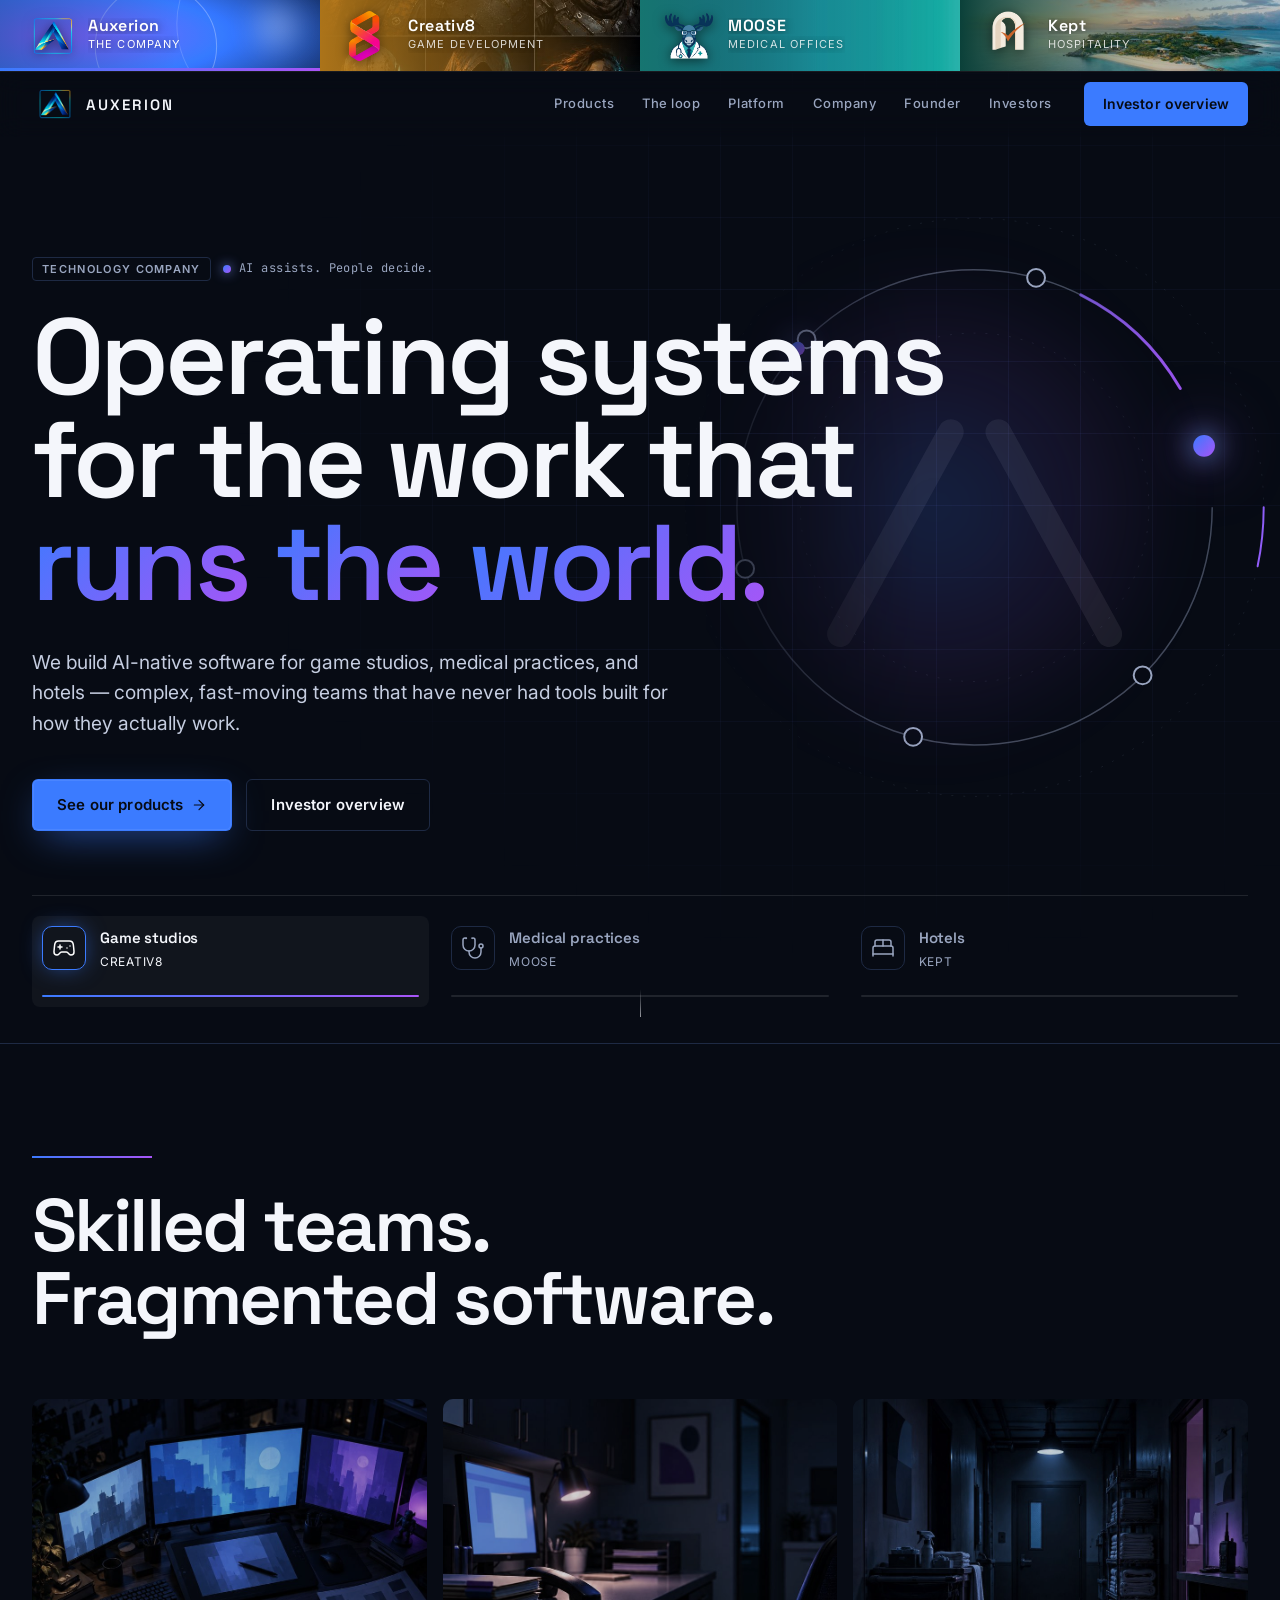
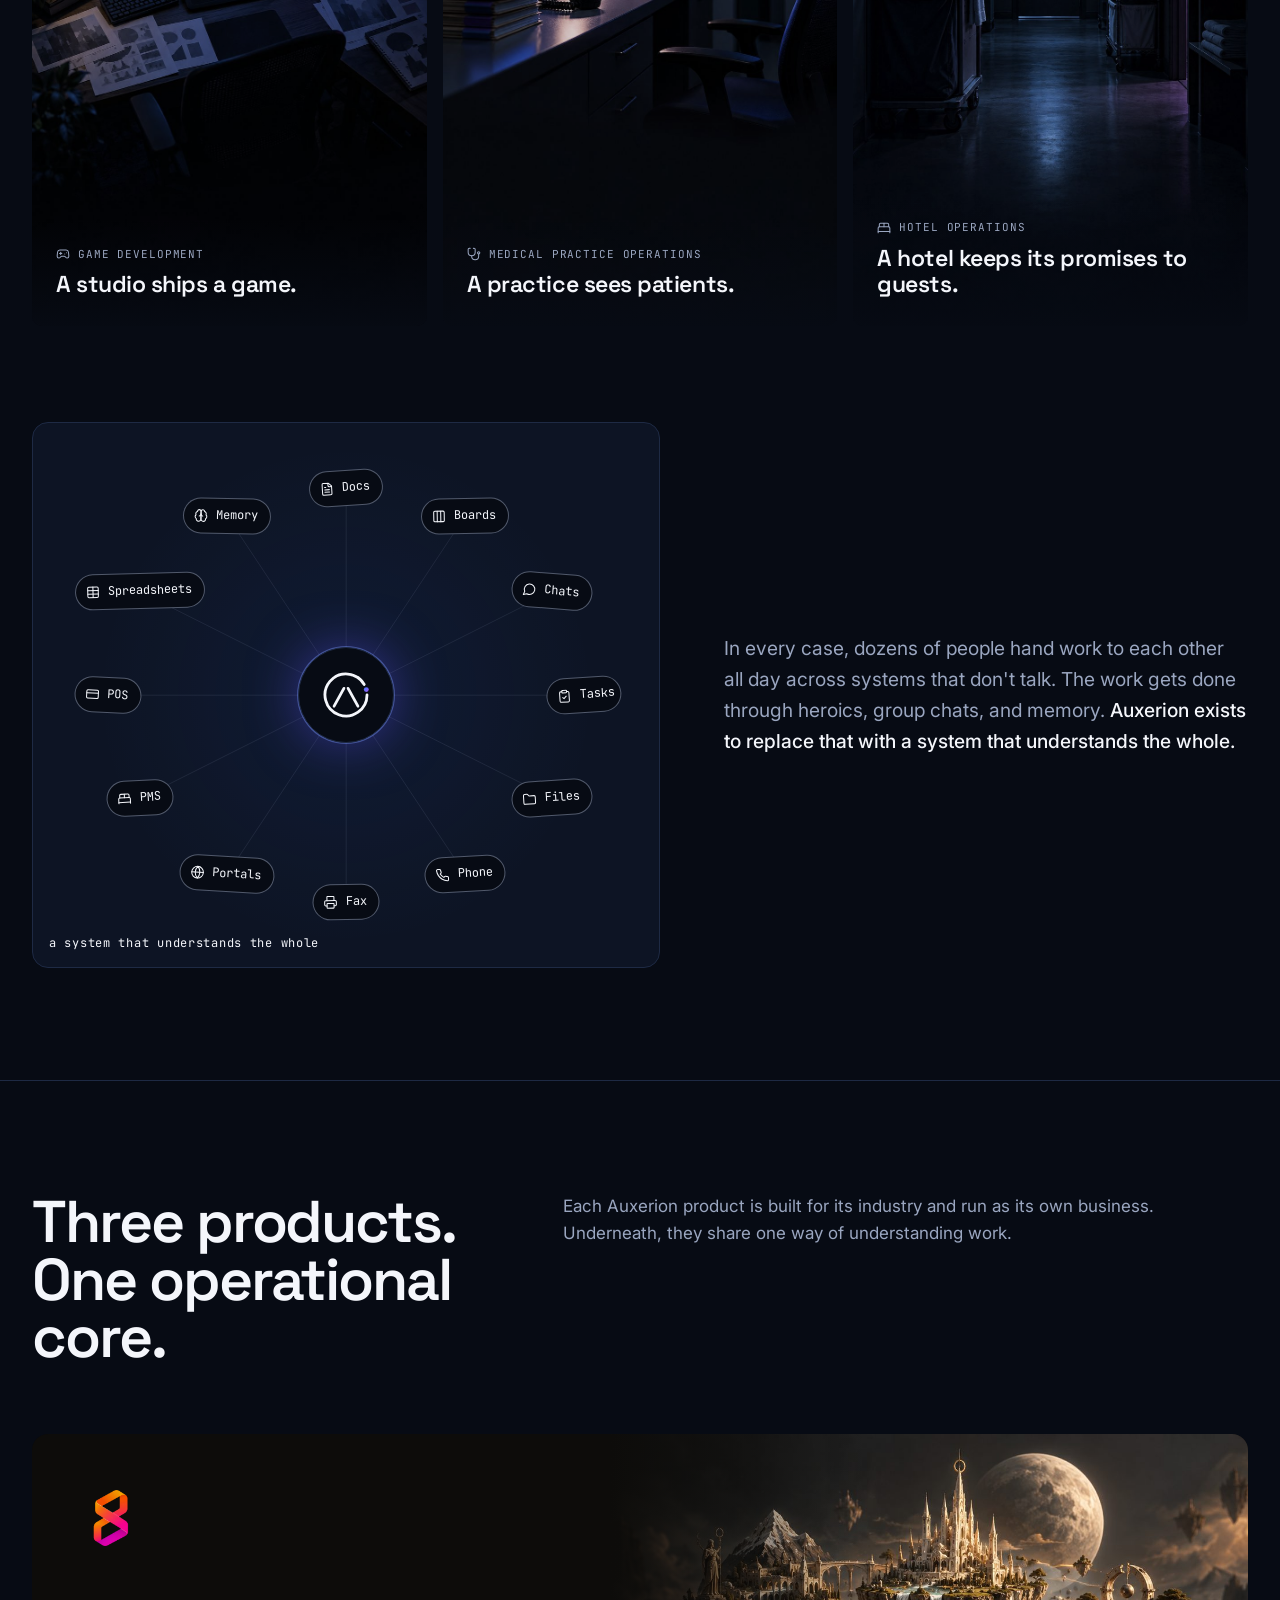
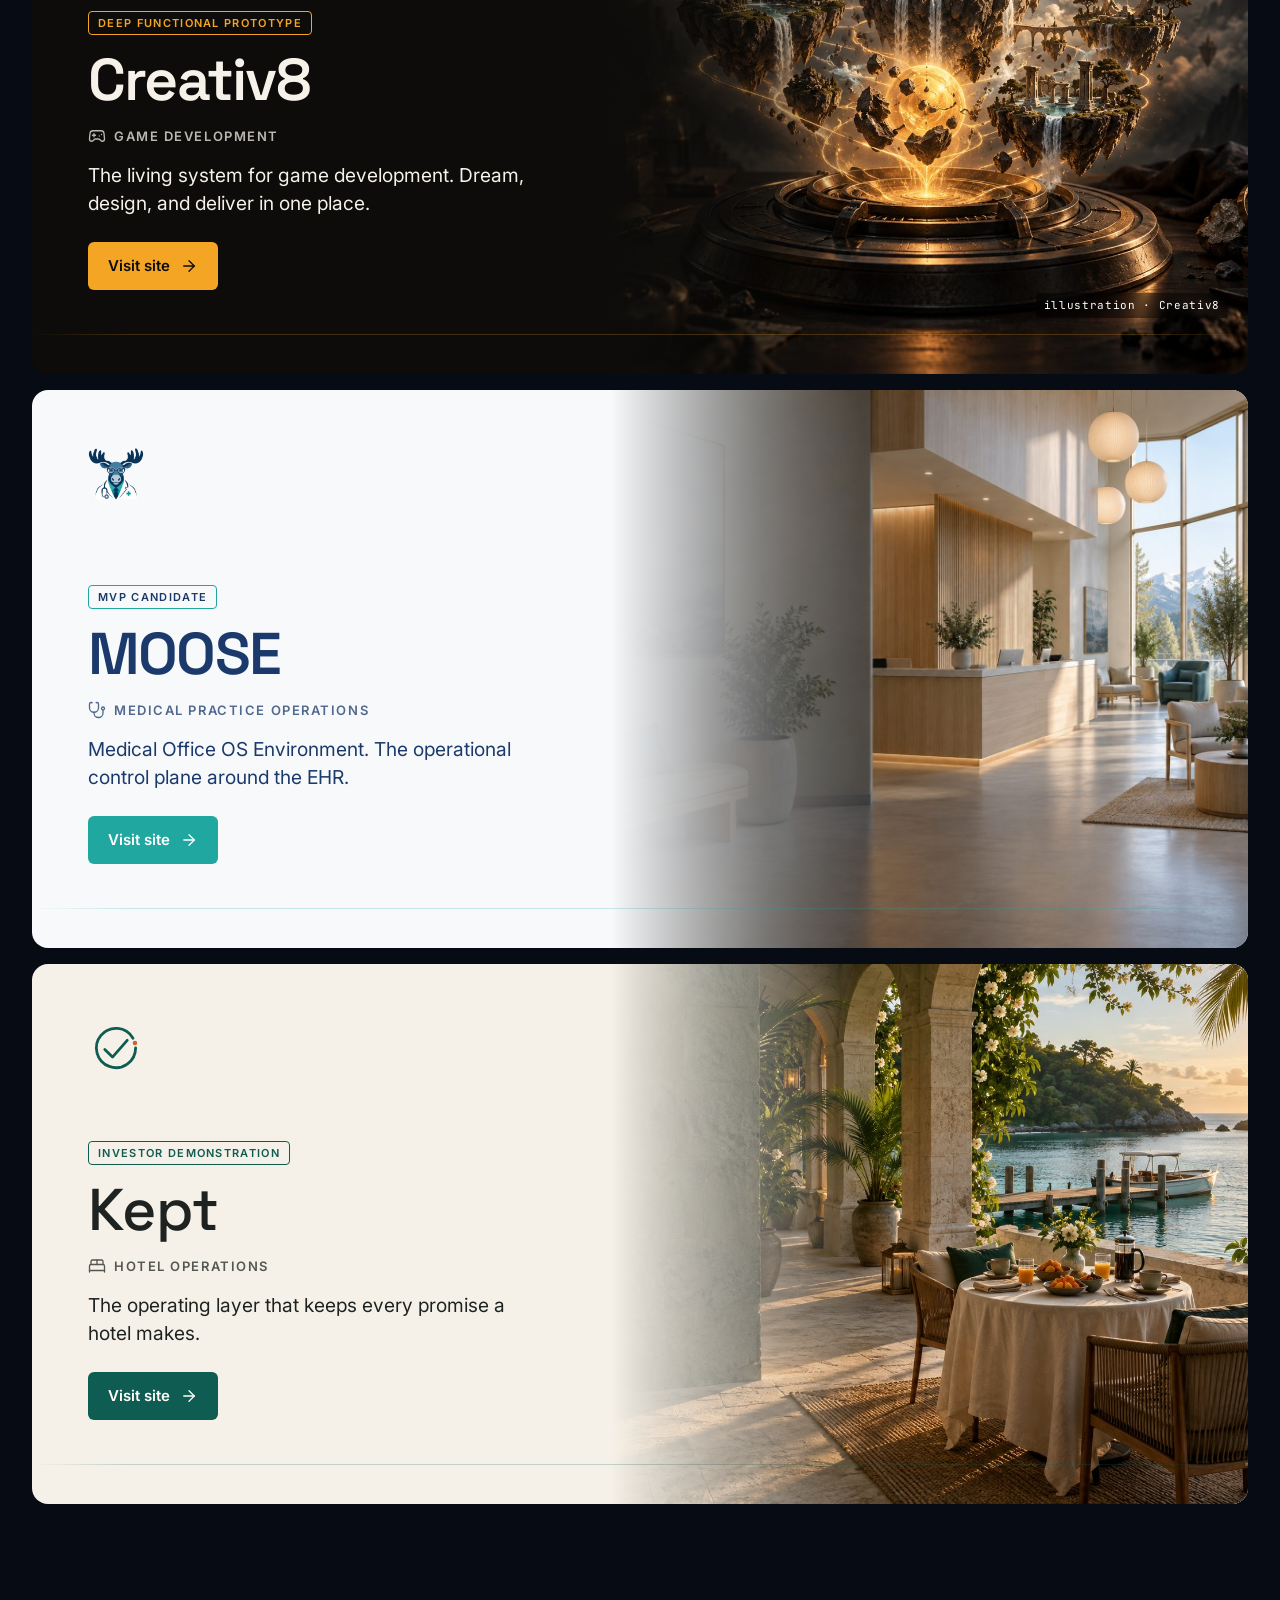
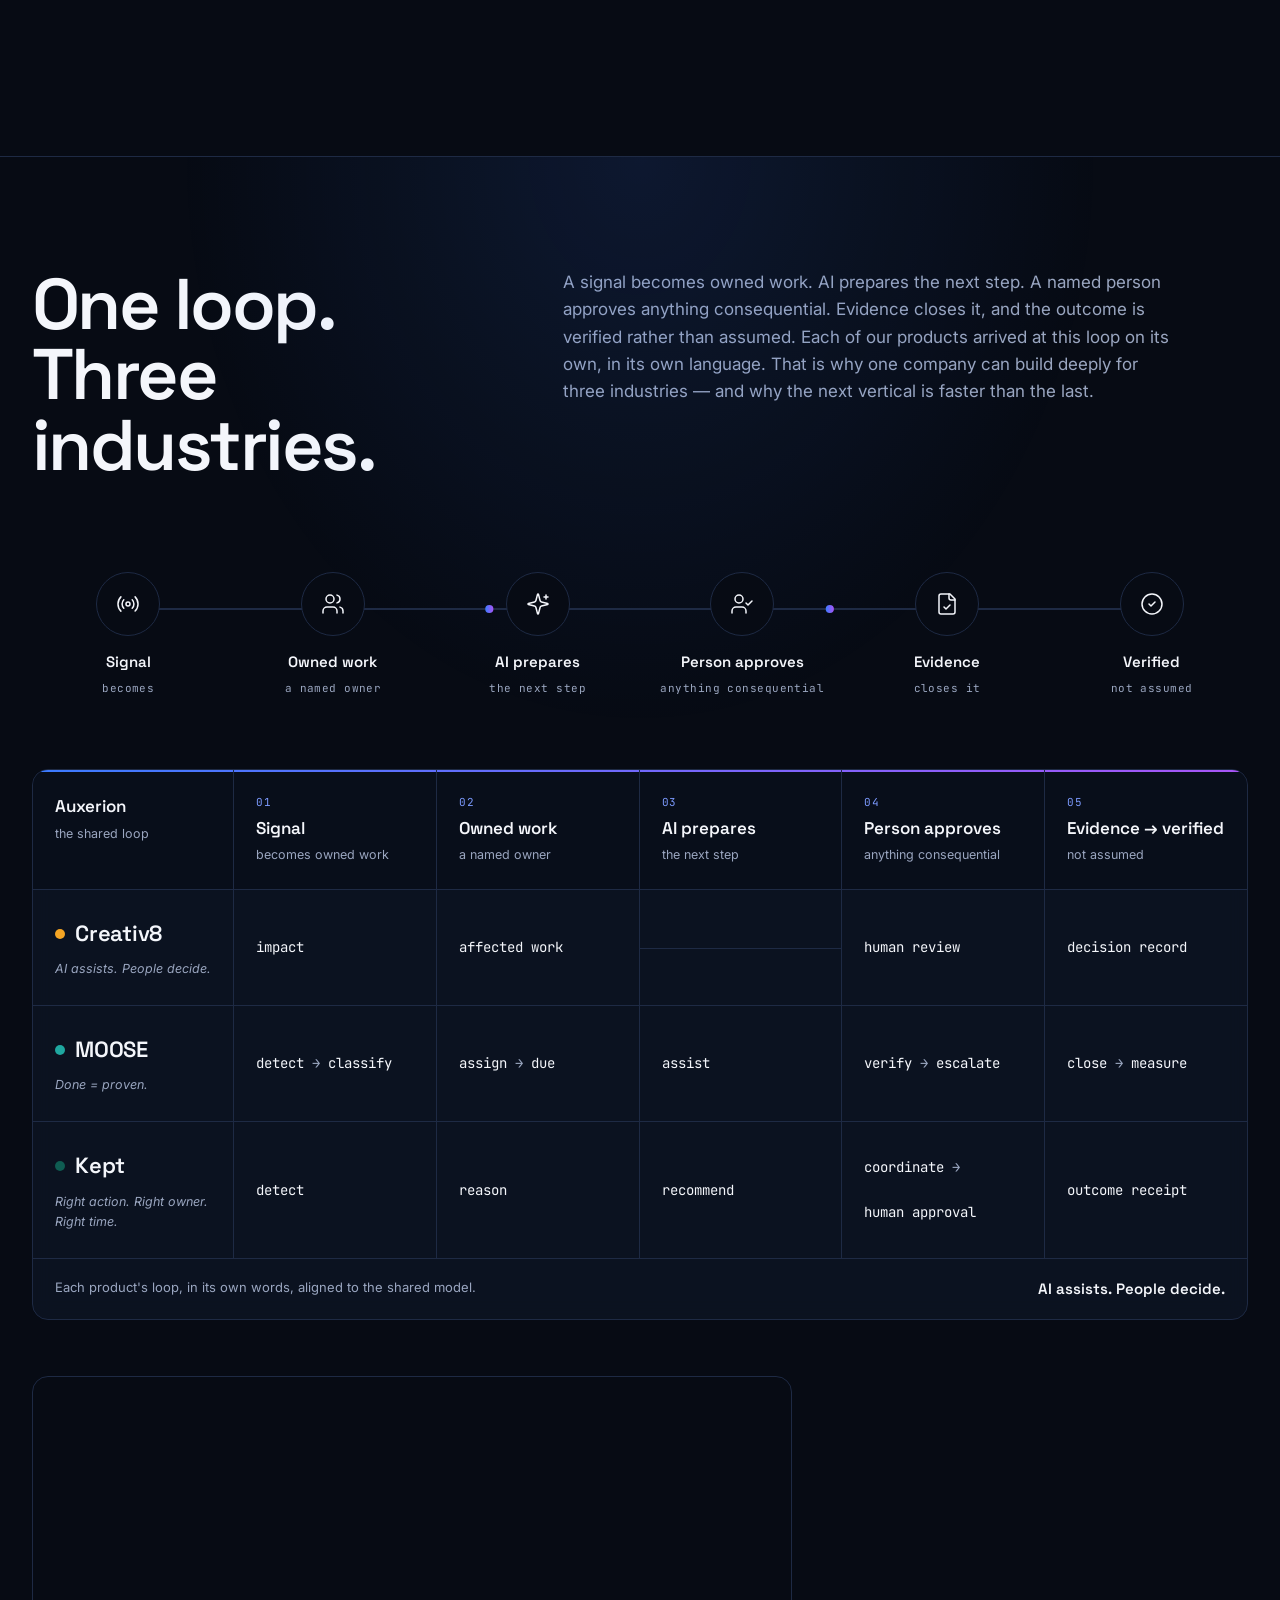
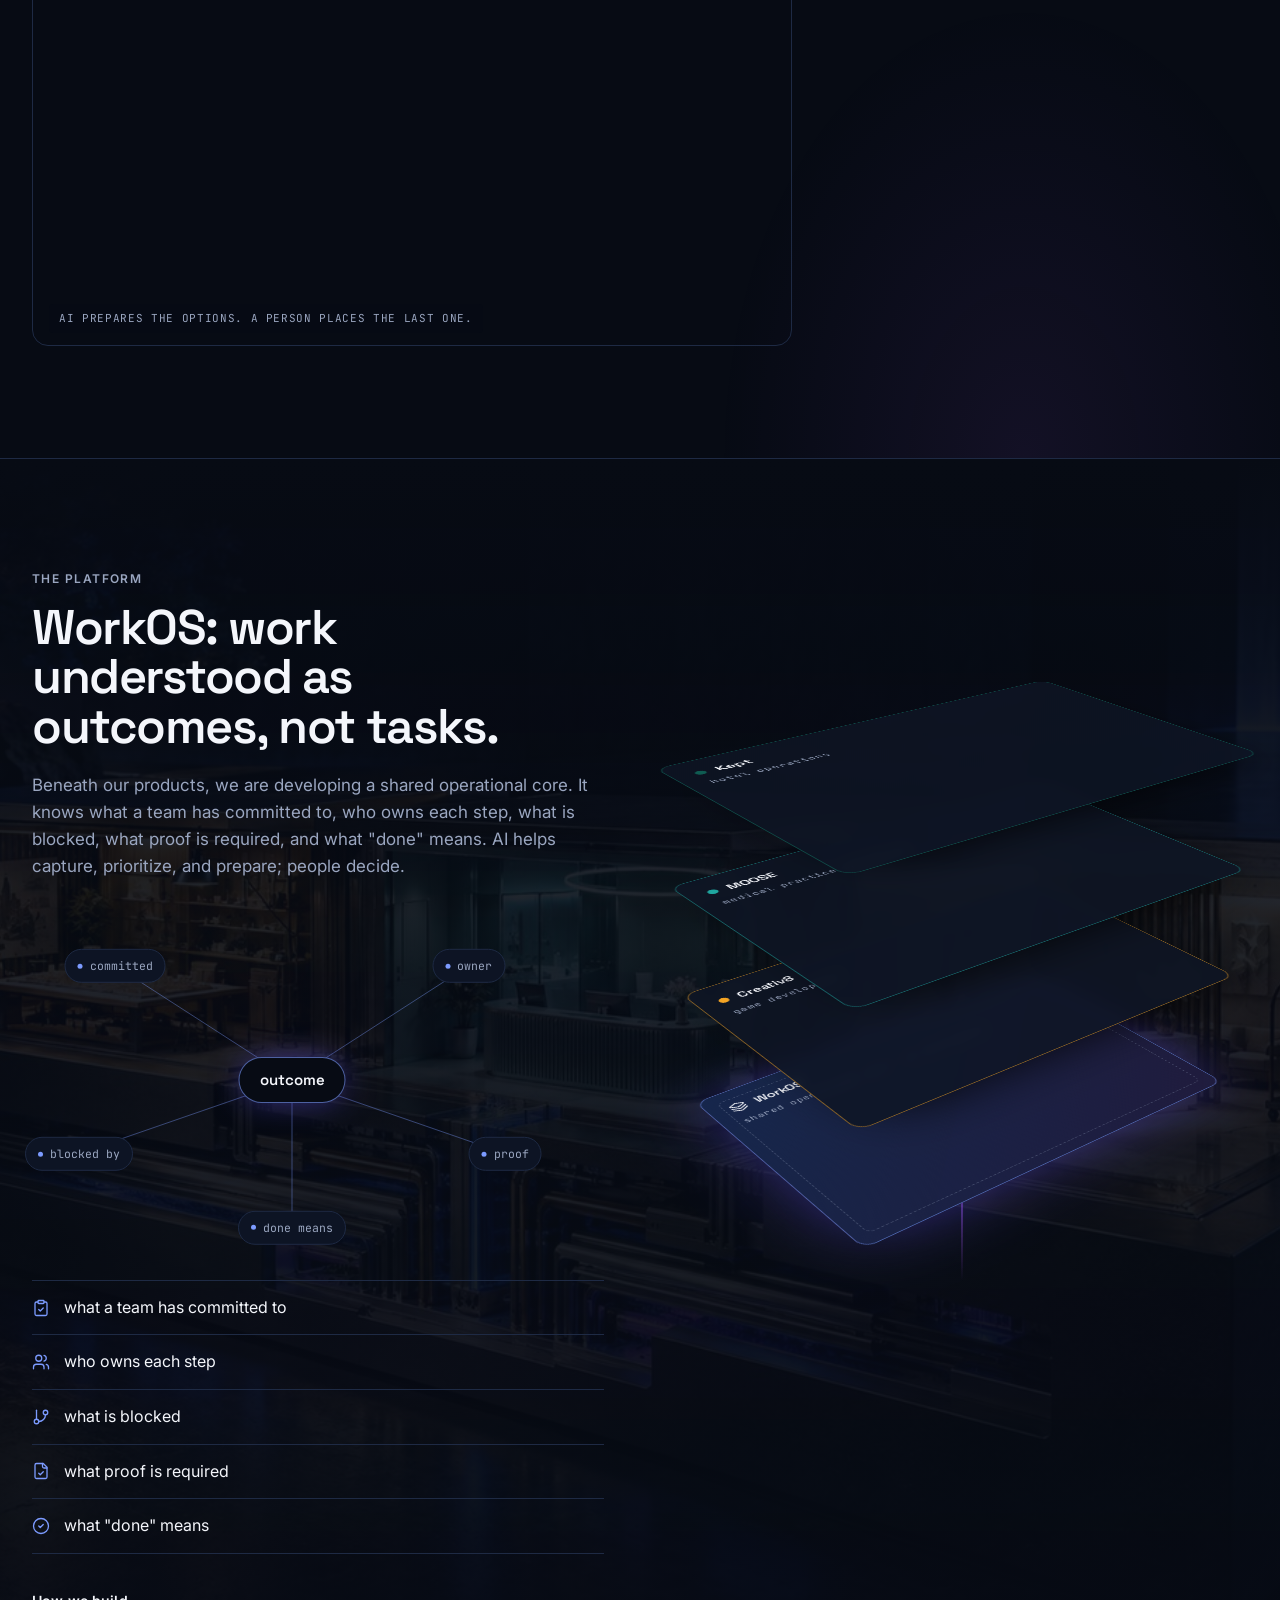
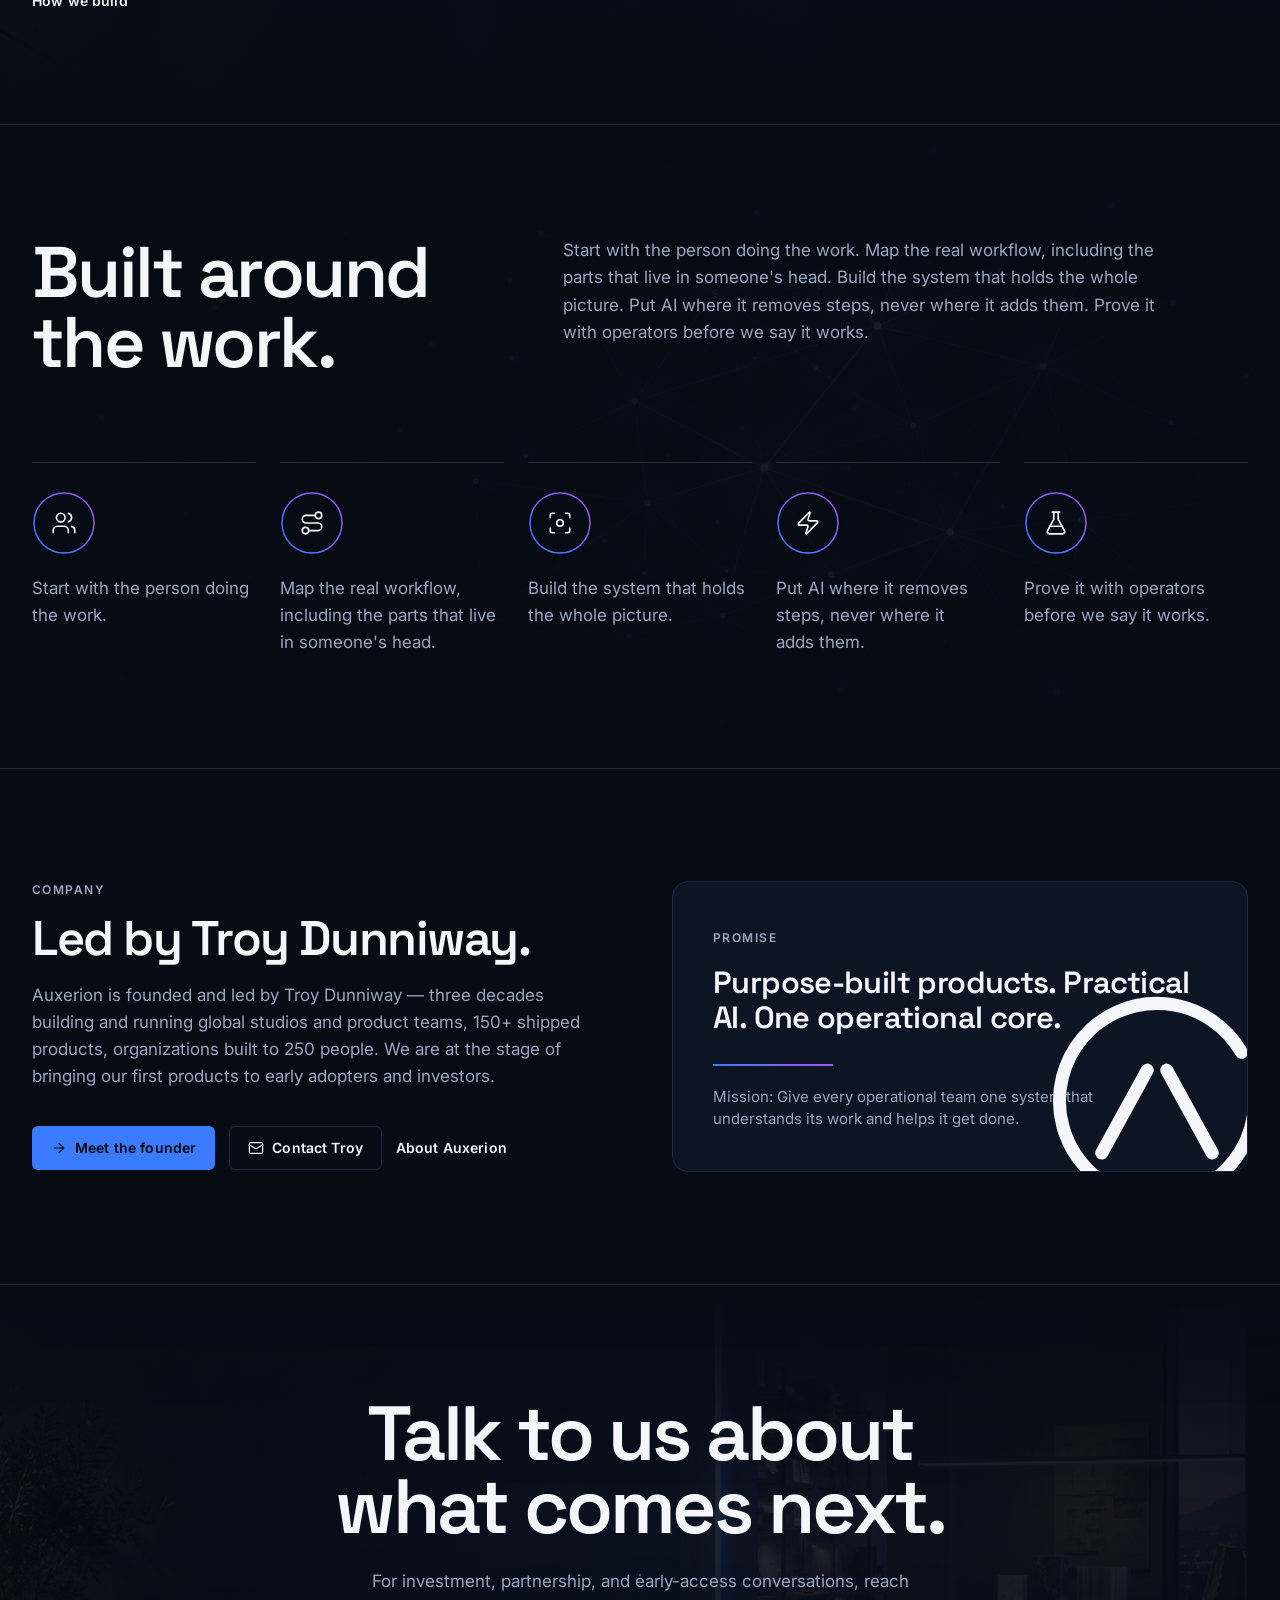
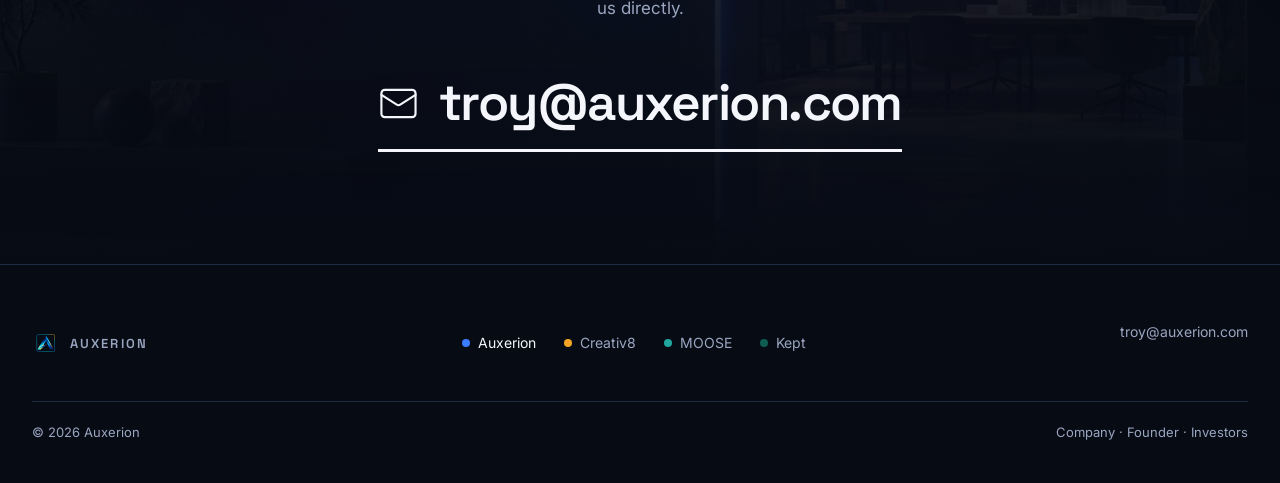
==== commit ed479218: "Cycle the home hero through one slide per product again 3e61c04 collapsed the hero to a single stabl" ====
--- a/index.html
+++ b/index.html
@@ -66,7 +66,7 @@
 </div></header>
 <main>
 <section class="hero" data-screen-label="Hero">
-<div class="bg" aria-hidden="true"><picture><source media="(max-width:860px)" srcset="/assets/auxerion/v2/hero-connected-world-mobile.jpg" width="1086" height="1448"><img class="on" src="/assets/auxerion/v2/hero-connected-world.jpg" alt="" width="1672" height="941" fetchpriority="high" decoding="async"></picture></div>
+<div class="bg" aria-hidden="true"><picture><source media="(max-width:860px)" srcset="/assets/creativ8/v2/hero-workbench-mobile.jpg" width="1086" height="1448"><img class="on" src="/assets/creativ8/v2/hero-workbench.jpg" alt="" width="1672" height="941" fetchpriority="high" decoding="async"></picture><picture><source media="(max-width:860px)" srcset="/assets/moose/v2/hero-practice-mobile.jpg" width="1086" height="1448"><img src="/assets/moose/v2/hero-practice.jpg" alt="" width="1672" height="941" decoding="async"></picture><picture><source media="(max-width:860px)" srcset="/assets/kept-web/v2/hero-promise-mobile.jpg" width="1086" height="1448"><img src="/assets/kept-web/v2/hero-promise.jpg" alt="" width="1672" height="941" decoding="async"></picture></div>
 <div class="veil" aria-hidden="true"></div><div class="grid" aria-hidden="true"></div><div class="cursor" aria-hidden="true"></div>
 <div class="orbit" aria-hidden="true"><div class="bloom"></div>
 <svg viewBox="-120 0 800 640"><defs><linearGradient id="sig2" x1="0" y1="0" x2="1" y2="1"><stop offset="0" stop-color="#3B7BFF"/><stop offset="1" stop-color="#A855F7"/></linearGradient><linearGradient id="trail" x1="0" y1="0" x2="1" y2="0"><stop offset="0" stop-color="#3B7BFF" stop-opacity="0"/><stop offset="1" stop-color="#A855F7"/></linearGradient><path id="orbit" d="M527.8 200A240 240 0 1 0 560 320"/></defs>
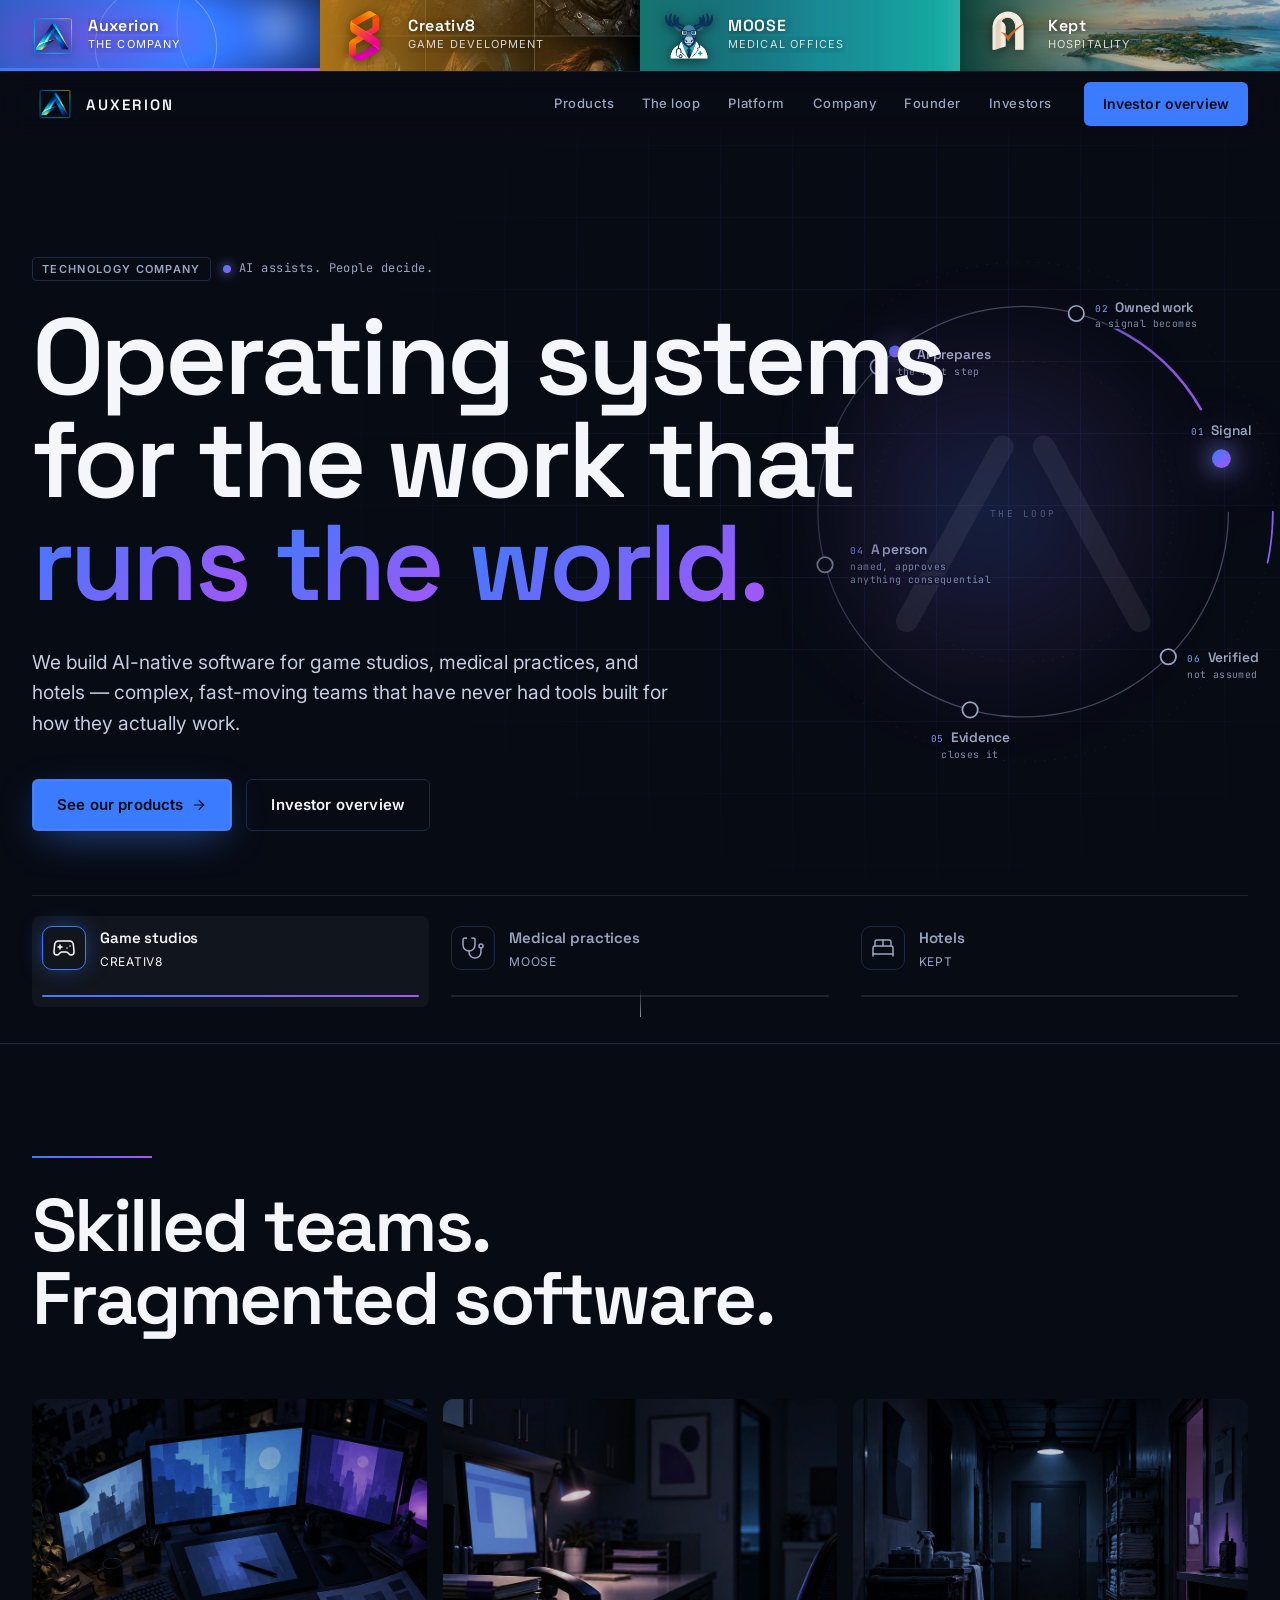
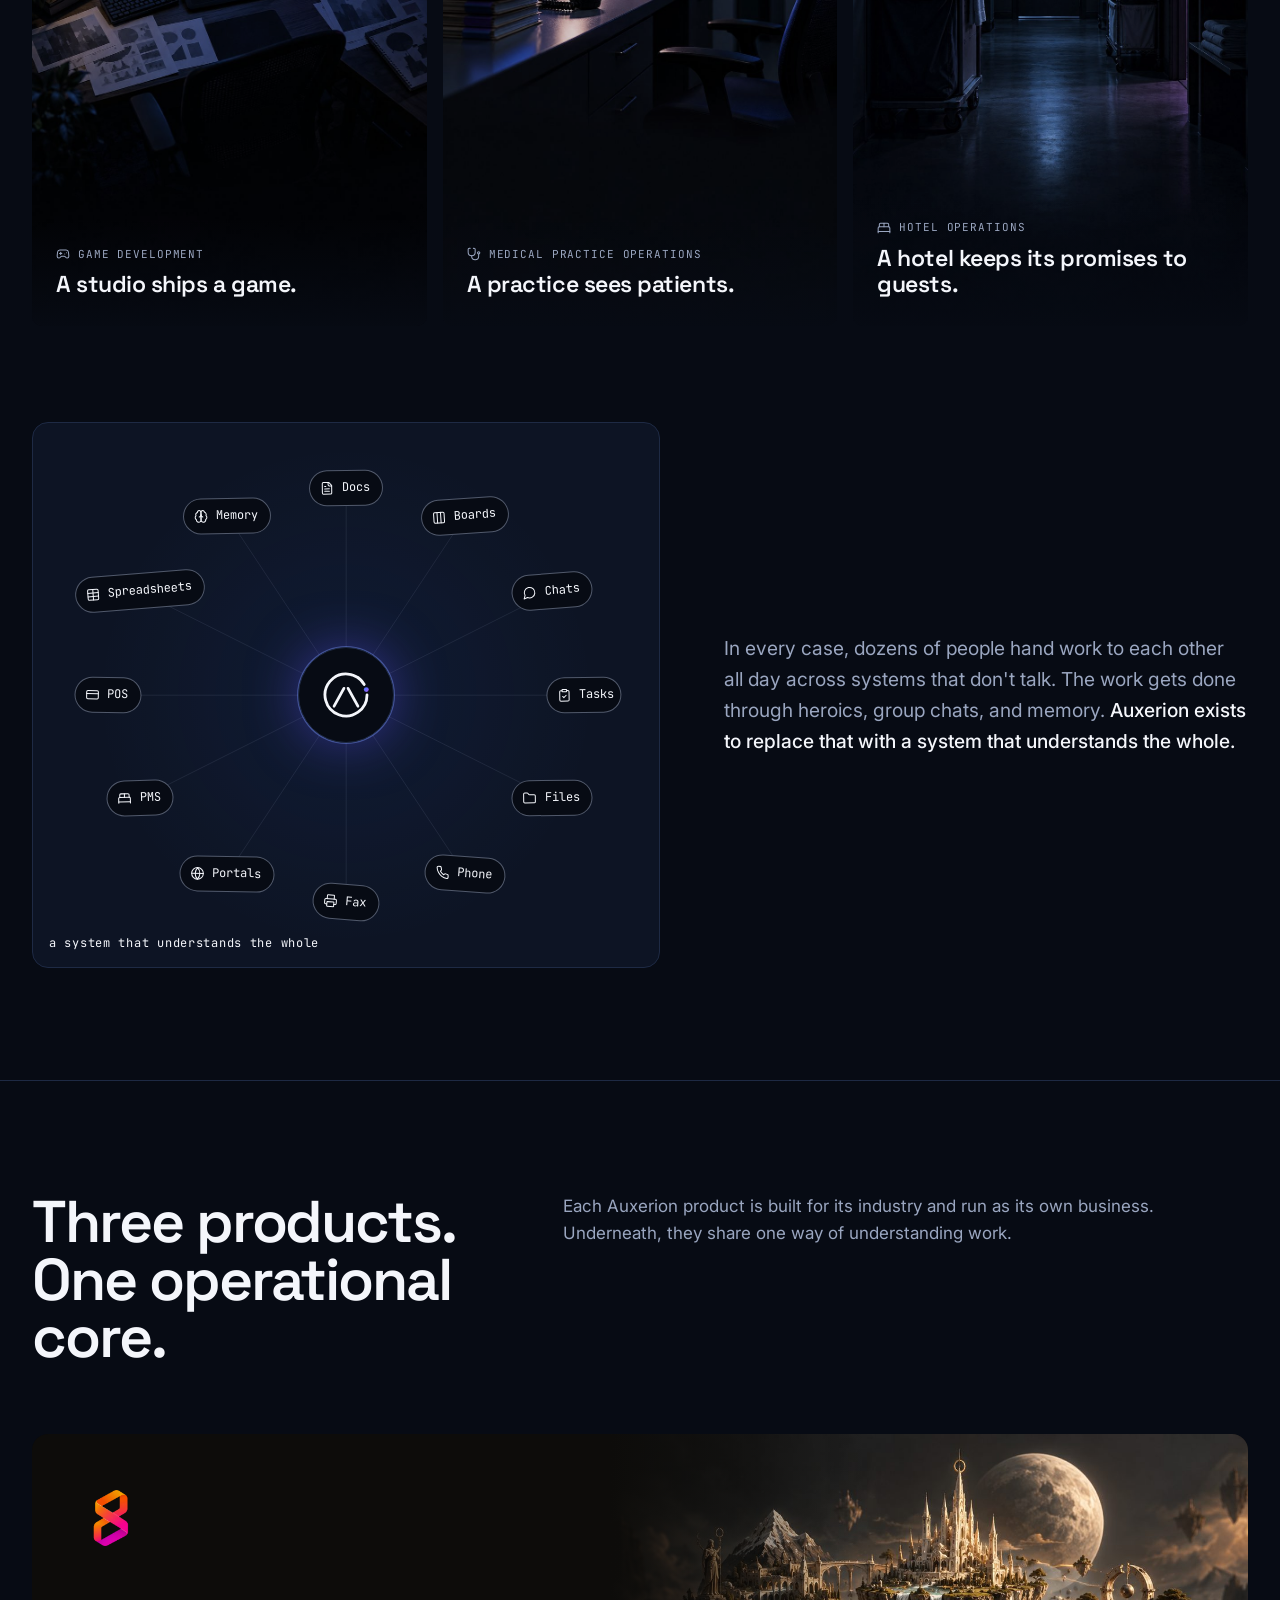
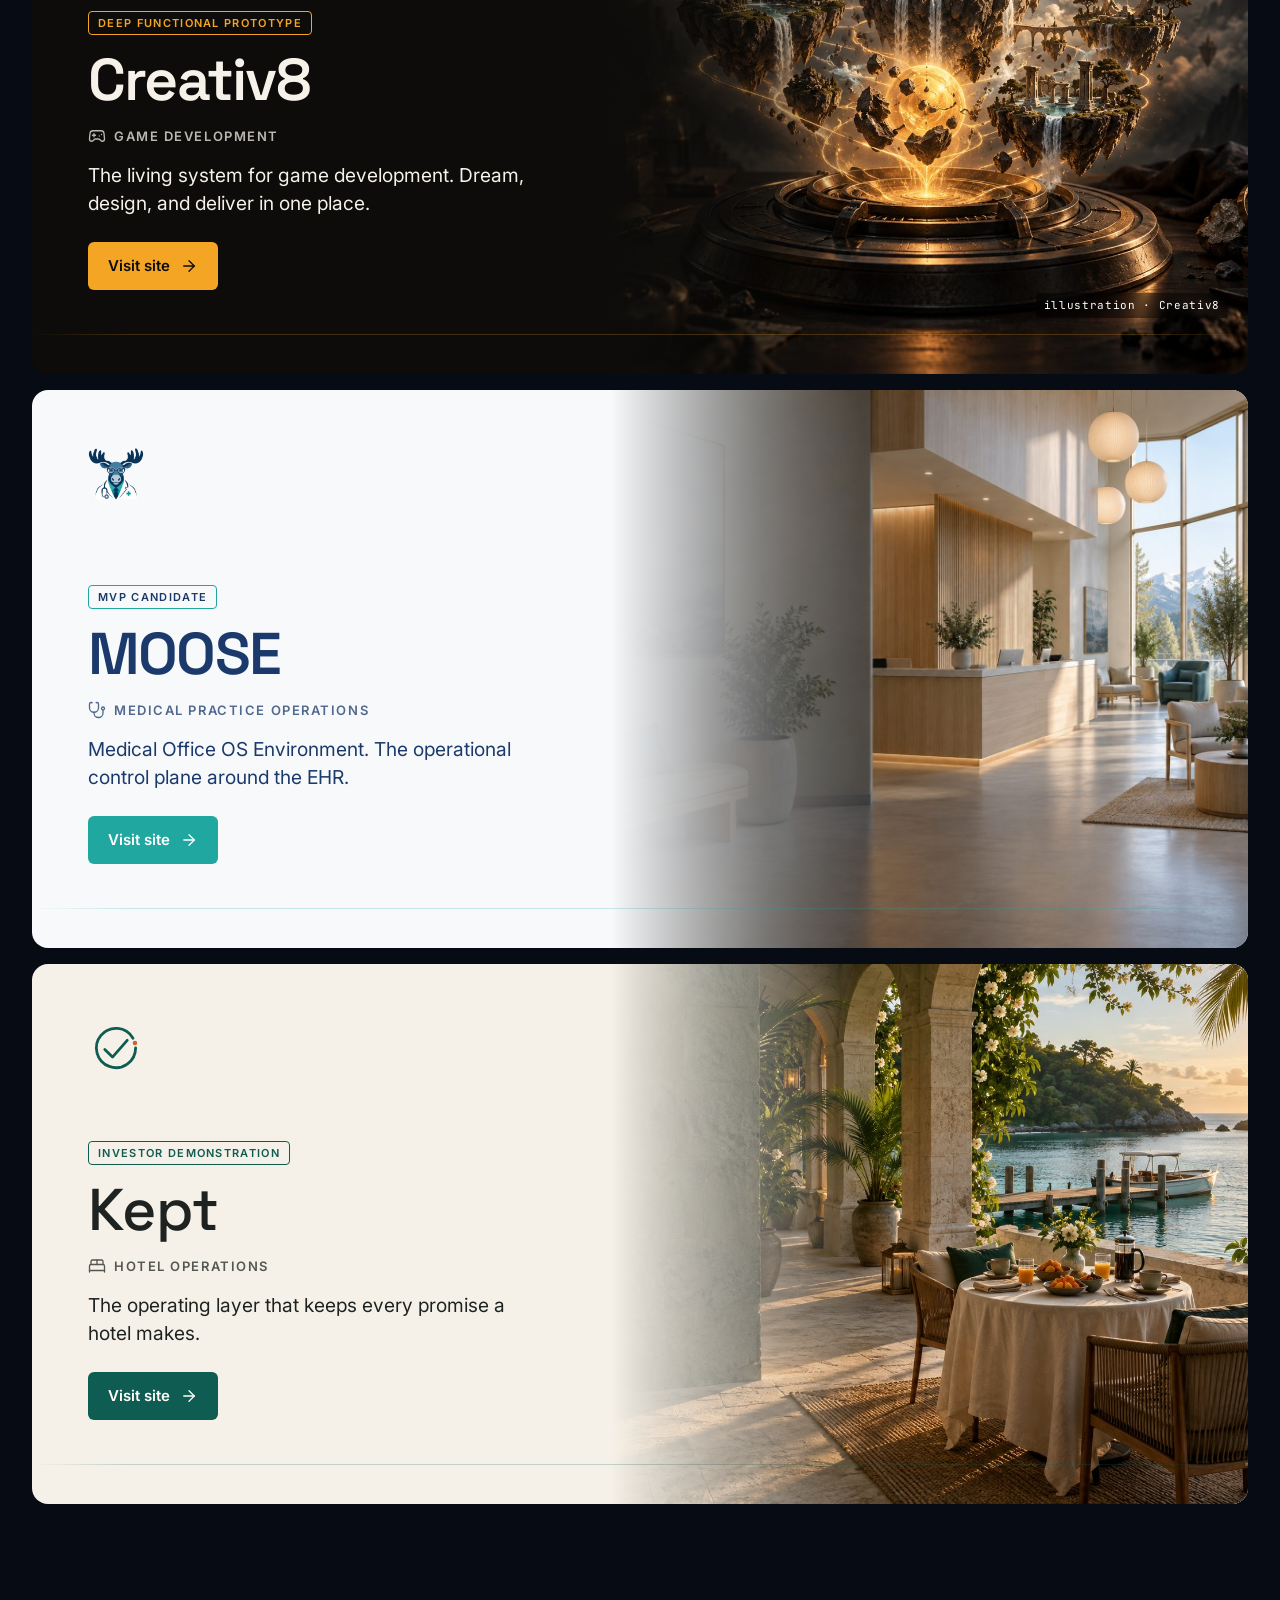
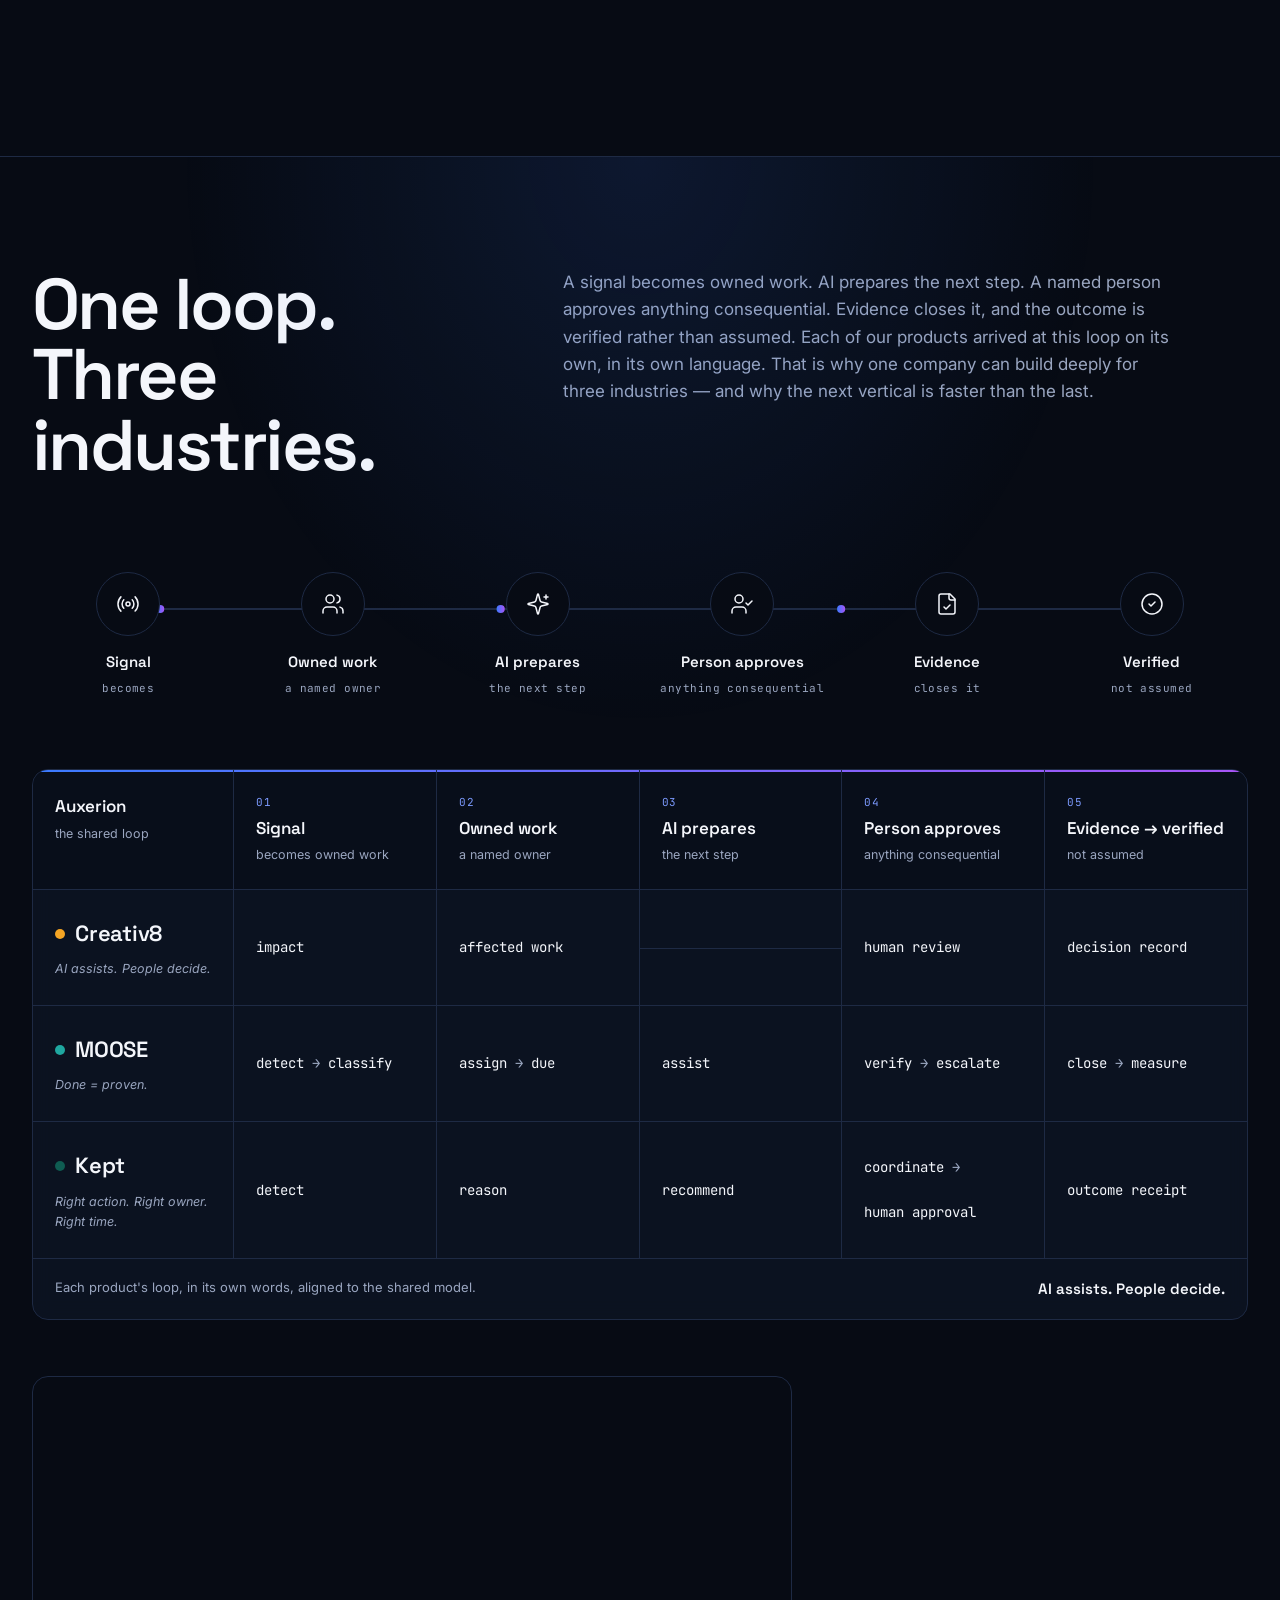
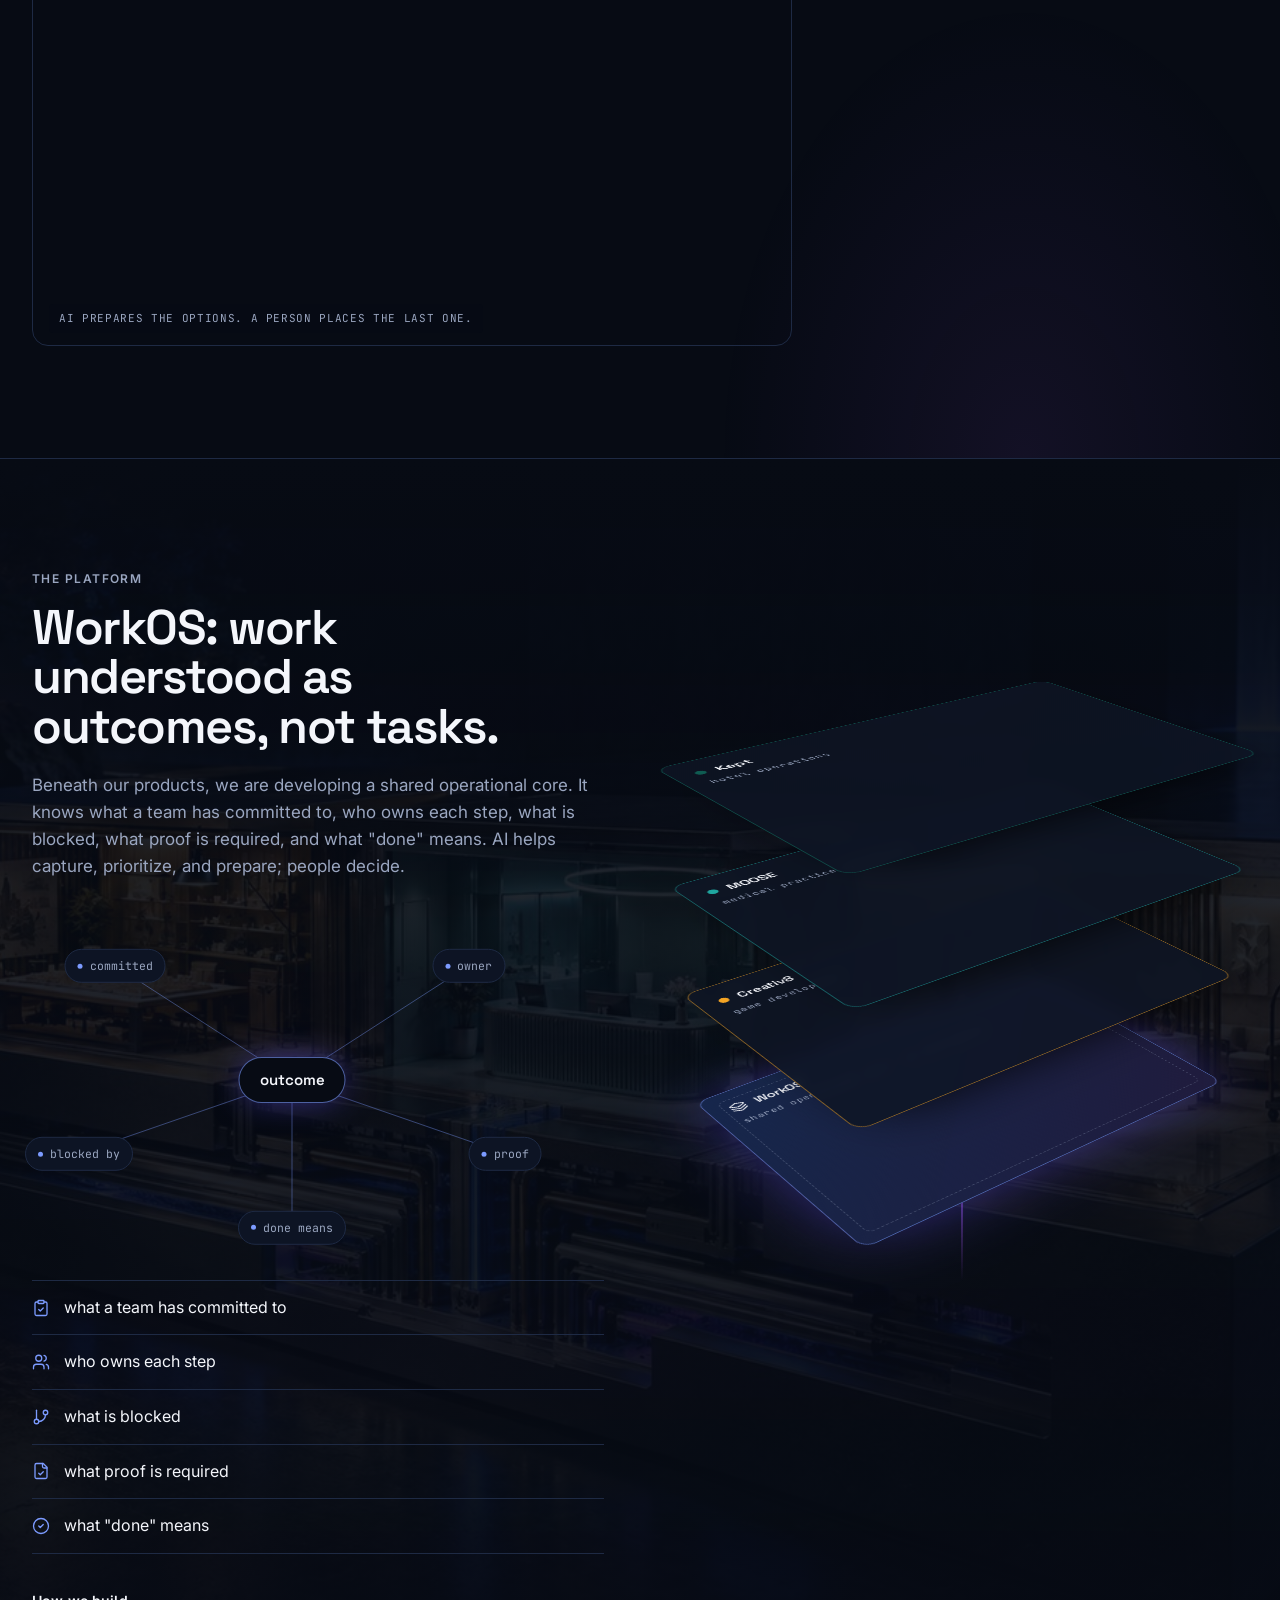
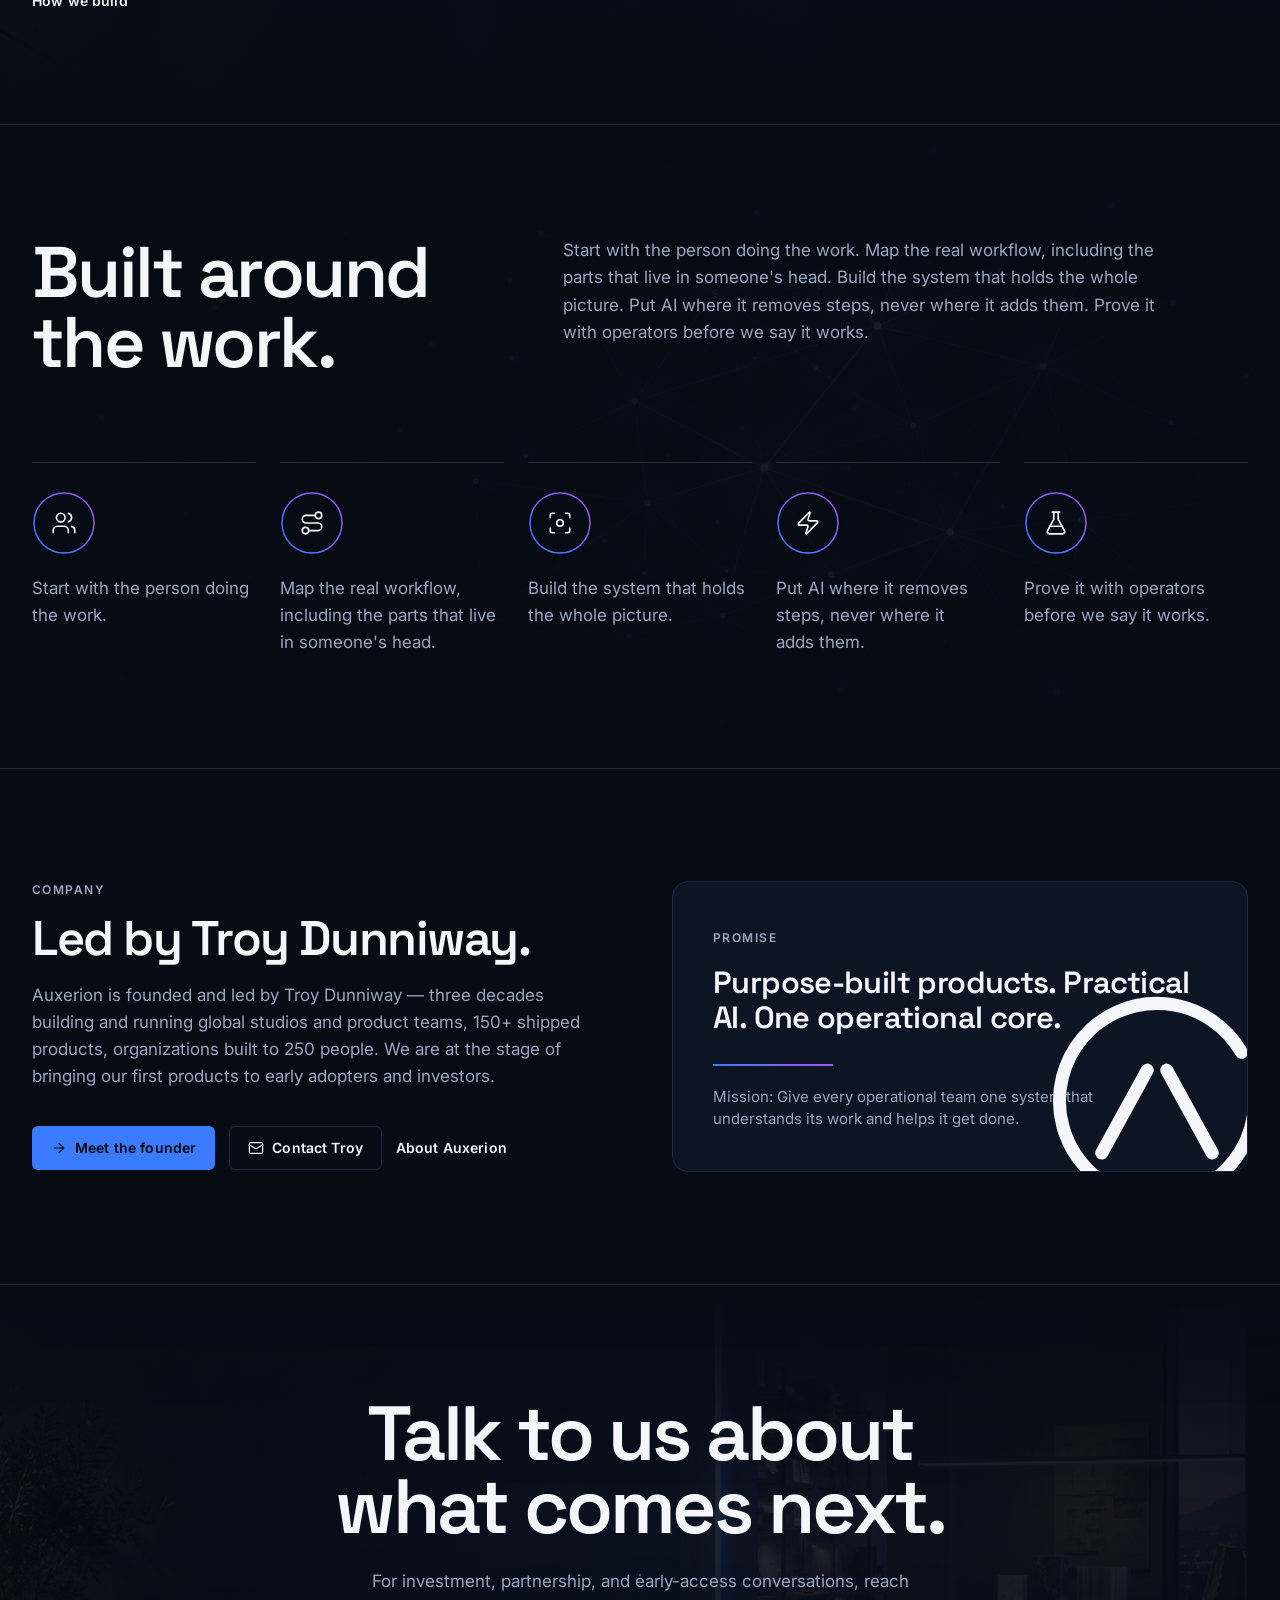
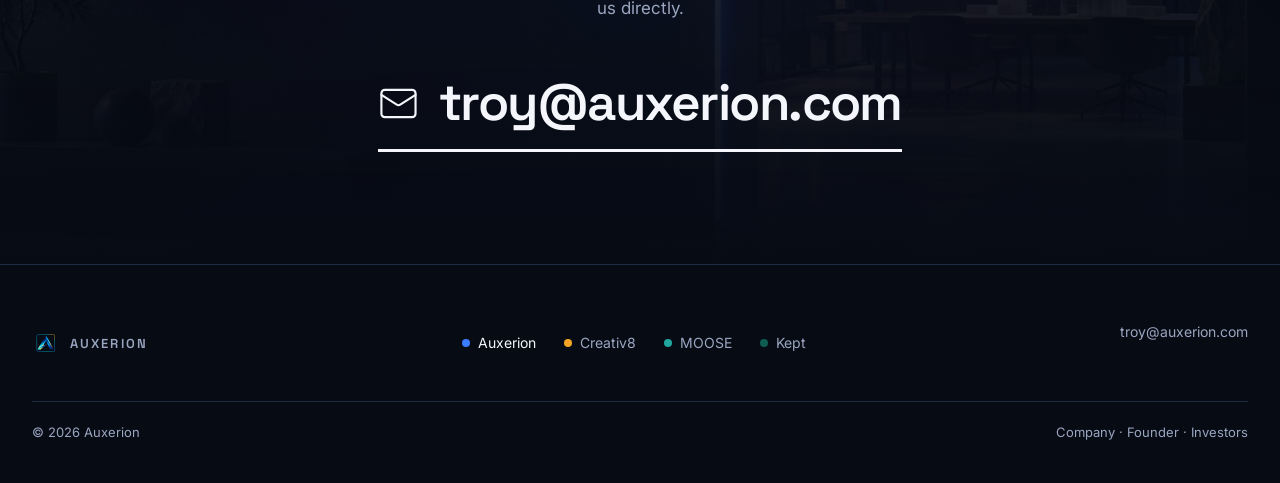
==== commit f19ee31d: "Bring the loop labels back on the home orbit and light the current step The six step labels (Signal," ====
--- a/index.html
+++ b/index.html
@@ -75,12 +75,13 @@
 <path class="chev" d="M184 448L296 244M344 244L456 448"/>
 <path class="ring" d="M527.8 200A240 240 0 1 0 560 320"/>
 <path class="trail" d="M527.8 200A240 240 0 1 0 560 320"/>
-<g class="node"><circle cx="382.1" cy="88.2" r="9"/><text x="404" y="86">Owned work</text><text class="c" x="404" y="104">a signal becomes</text></g>
-<g class="node"><circle cx="150.3" cy="150.3" r="9"/><text x="130" y="142" text-anchor="end">AI prepares</text><text class="c" x="130" y="160" text-anchor="end">the next step</text></g>
-<g class="node"><circle cx="88.2" cy="382.1" r="9"/><text x="66" y="370" text-anchor="end">A person</text><text class="c" x="66" y="388" text-anchor="end">named, approves</text><text class="c" x="66" y="404" text-anchor="end">anything consequential</text></g>
-<g class="node"><circle cx="257.9" cy="551.8" r="9"/><text x="257.9" y="590" text-anchor="middle">Evidence</text><text class="c" x="257.9" y="608" text-anchor="middle">closes it</text></g>
-<g class="node"><circle cx="489.7" cy="489.7" r="9"/><text x="512" y="496">Verified</text><text class="c" x="512" y="514">not assumed</text></g>
-<circle class="sigdot" cx="551.8" cy="257.9" r="11" fill="url(#sig2)"/><text x="551.8" y="230" text-anchor="middle">Signal</text>
+<g class="node" style="--d:1.9s"><circle cx="382.1" cy="88.2" r="9"/><text x="404" y="86"><tspan class="n">02 </tspan>Owned work</text><text class="c" x="404" y="104">a signal becomes</text></g>
+<g class="node" style="--d:4.45s"><circle cx="150.3" cy="150.3" r="9"/><text x="172" y="142"><tspan class="n">03 </tspan>AI prepares</text><text class="c" x="172" y="160">the next step</text></g>
+<g class="node" style="--d:7s"><circle cx="88.2" cy="382.1" r="9"/><text x="118" y="370"><tspan class="n">04 </tspan>A person</text><text class="c" x="118" y="388">named, approves</text><text class="c" x="118" y="404">anything consequential</text></g>
+<g class="node" style="--d:9.55s"><circle cx="257.9" cy="551.8" r="9"/><text class="mid" x="257.9" y="590" text-anchor="middle"><tspan class="n">05 </tspan>Evidence</text><text class="c" x="257.9" y="608" text-anchor="middle">closes it</text></g>
+<g class="node" style="--d:12.1s"><circle cx="489.7" cy="489.7" r="9"/><text x="512" y="496"><tspan class="n">06 </tspan>Verified</text><text class="c" x="512" y="514">not assumed</text></g>
+<text class="core" x="320" y="326" text-anchor="middle">THE LOOP</text>
+<circle class="sigdot" cx="551.8" cy="257.9" r="11" fill="url(#sig2)"/><text class="mid" x="551.8" y="230" text-anchor="middle"><tspan class="n">01 </tspan>Signal</text>
 <circle class="sigdot" r="7" fill="url(#sig2)"><animateMotion dur="14s" repeatCount="indefinite" calcMode="linear"><mpath href="#orbit"/></animateMotion></circle>
 </svg></div>
 <div class="wrap"><div class="copy">
--- a/auxerion/home.css
+++ b/auxerion/home.css
@@ -32,27 +32,35 @@
 .cue span{width:1px;height:28px;background:linear-gradient(180deg,transparent,var(--text));animation:cue 1.8s ease-in-out infinite}
 @keyframes cue{0%{transform:scaleY(0);transform-origin:top}50%{transform:scaleY(1);transform-origin:top}51%{transform-origin:bottom}100%{transform:scaleY(0);transform-origin:bottom}}
 /* orbit */
-.orbit{position:absolute;right:-4vw;top:48%;width:min(88vmin,860px);aspect-ratio:1;transform:translateY(calc(-54% + var(--sy,0)*.1px));z-index:-1;pointer-events:none;mask-image:linear-gradient(90deg,transparent 4%,rgba(0,0,0,.35) 28%,#000 48%);-webkit-mask-image:linear-gradient(90deg,transparent 4%,rgba(0,0,0,.35) 28%,#000 48%)}
+.orbit{position:absolute;right:-4vw;top:48%;width:min(88vmin,860px);aspect-ratio:1;transform:translateY(calc(-54% + var(--sy,0)*.1px));z-index:-1;pointer-events:none;mask-image:linear-gradient(90deg,transparent 0%,rgba(0,0,0,.4) 16%,#000 38%);-webkit-mask-image:linear-gradient(90deg,transparent 0%,rgba(0,0,0,.4) 16%,#000 38%)}
 .orbit svg{width:100%;height:100%;overflow:visible}
+/* laptops: a smaller orbit keeps the left-hand step labels clear of the headline's right edge */
+@media(max-width:1600px) and (min-width:961px){.orbit{width:min(76vmin,760px)}}
 .orbit .ring{fill:none;stroke:rgba(154,166,192,.4);stroke-width:1.5}
 .orbit .ring2{fill:none;stroke:rgba(154,166,192,.12);stroke-width:1;stroke-dasharray:2 10}
 .orbit .ring3{fill:none;stroke:url(#sig2);stroke-width:2;stroke-linecap:round}
 .orbit .spin{transform-box:fill-box;transform-origin:center;animation:spin 60s linear infinite}.orbit .spin.r{animation-direction:reverse;animation-duration:40s}
 @keyframes spin{to{transform:rotate(360deg)}}
 .orbit .chev{fill:none;stroke:rgba(244,246,251,.07);stroke-width:26;stroke-linecap:round}
-.orbit .node circle{fill:var(--bg);stroke:#9AA6C0;stroke-width:2;transform-box:fill-box;transform-origin:center;animation:pulse 14s linear infinite}
-.orbit .node:nth-of-type(1) circle{animation-delay:1.9s}.orbit .node:nth-of-type(2) circle{animation-delay:4.45s}.orbit .node:nth-of-type(3) circle{animation-delay:7s}.orbit .node:nth-of-type(4) circle{animation-delay:9.55s}.orbit .node:nth-of-type(5) circle{animation-delay:12.1s}
-@keyframes pulse{0%,2%{stroke:#9AA6C0;transform:scale(1)}4%{stroke:#fff;transform:scale(1.7);filter:drop-shadow(0 0 10px rgba(124,155,255,.9))}9%,100%{stroke:#9AA6C0;transform:scale(1)}}
-.orbit text,.orbit text.c{display:none}
-/* the loop vocabulary lives in #loop; over the v2 hero art the detached labelscompete and several
-   fall on high-detail areas where they cannot be read. The ring, nodes and signal motion stay as texture. */
-.orbit text.c{font-family:var(--mono);font-weight:400;font-size:11.5px;fill:#9AA6C0;letter-spacing:.04em}
+/* each .node carries its own --d (seconds until the signal reaches it on the 14s orbit); the circle and its labels inherit it */
+.orbit .node circle{fill:var(--bg);stroke:#9AA6C0;stroke-width:2;transform-box:fill-box;transform-origin:center;animation:pulse 14s linear infinite;animation-delay:var(--d,0s)}
+@keyframes pulse{0%,2%{stroke:#9AA6C0;fill:var(--bg);transform:scale(1)}4%{stroke:#fff;fill:url(#sig2);transform:scale(1.7);filter:drop-shadow(0 0 10px rgba(124,155,255,.9))}9%,100%{stroke:#9AA6C0;fill:var(--bg);transform:scale(1)}}
+/* step labels: a dark halo keeps them legible over any hero slide; each one lights, grows and glows
+   for the two seconds the signal sits on its node (same 14s clock and delays as the node pulses) */
+.orbit text{font-family:"Space Grotesk",sans-serif;font-weight:600;font-size:16px;fill:#9AA6C0;letter-spacing:-.01em;paint-order:stroke;stroke:rgba(7,11,20,.8);stroke-width:5px;stroke-linejoin:round;transform-box:fill-box;transform-origin:0 50%;animation:lit 14s linear infinite;animation-delay:var(--d,0s)}
+.orbit text.mid{transform-origin:50% 50%}
+.orbit text.c{font-family:var(--mono);font-weight:400;font-size:11.5px;fill:#7F8CA8;letter-spacing:.04em;stroke-width:4px;animation-name:litc}
+.orbit text .n{font-family:var(--mono);font-weight:400;font-size:11px;fill:#7C9BFF;letter-spacing:.08em}
+.orbit text.core{font-family:var(--mono);font-weight:400;font-size:11px;fill:rgba(154,166,192,.5);letter-spacing:.24em;stroke:none;animation:none}
+@keyframes lit{0%,1%{fill:#9AA6C0;transform:scale(1);filter:none}4%,12%{fill:#fff;transform:scale(1.18);filter:drop-shadow(0 0 8px rgba(124,155,255,.95)) drop-shadow(0 0 24px rgba(168,85,247,.6))}20%,100%{fill:#9AA6C0;transform:scale(1);filter:none}}
+@keyframes litc{0%,1%{fill:#7F8CA8}4%,12%{fill:#DCE3F2}20%,100%{fill:#7F8CA8}}
+@media(prefers-reduced-motion:reduce){.orbit text{animation:none;fill:#F4F6FB}.orbit text.c{animation:none;fill:#9AA6C0}}
 .orbit .sigdot{filter:drop-shadow(0 0 14px rgba(124,155,255,.95)) drop-shadow(0 0 30px rgba(168,85,247,.6))}
 .orbit .trail{fill:none;stroke:url(#trail);stroke-width:3;stroke-linecap:round;stroke-dasharray:140 1500;animation:trail 14s linear infinite}
 @keyframes trail{from{stroke-dashoffset:140}to{stroke-dashoffset:-1500}}
 .orbit .bloom{position:absolute;inset:18%;border-radius:50%;background:radial-gradient(circle,rgba(79,124,255,.2),rgba(168,85,247,.08) 45%,transparent 70%);filter:blur(30px);animation:bloom 8s ease-in-out infinite}
 @keyframes bloom{0%,100%{opacity:.6;transform:scale(1)}50%{opacity:1;transform:scale(1.08)}}
-@media(max-width:960px){.orbit{position:relative;right:auto;top:auto;transform:none;width:min(100%,440px);margin:8px auto 0;order:2;mask-image:none;-webkit-mask-image:none}.cue{order:3;position:relative;margin:0 auto 8px;left:auto;transform:none}.hero .copy{padding-top:96px}.orbit text{font-size:20px}.orbit text.c{font-size:14px}}
+@media(max-width:960px){.orbit{position:relative;right:auto;top:auto;transform:none;width:min(100%,440px);margin:8px auto 0;order:2;mask-image:none;-webkit-mask-image:none}.cue{order:3;position:relative;margin:0 auto 8px;left:auto;transform:none}.hero .copy{padding-top:96px}.orbit text{font-size:22px}.orbit text .n{font-size:14px}.orbit text.c{display:none}.orbit text.core{font-size:14px}}
 /* strip */
 .strip{display:grid;grid-template-columns:repeat(3,minmax(0,1fr));gap:12px;margin-top:64px;border-top:1px solid rgba(255,255,255,.1);padding-top:20px}
 .strip button{all:unset;cursor:pointer;display:grid;grid-template-columns:44px 1fr;gap:14px;align-items:center;padding:10px;border-radius:8px;min-height:44px;color:var(--text2);transition:background .2s,color .2s}
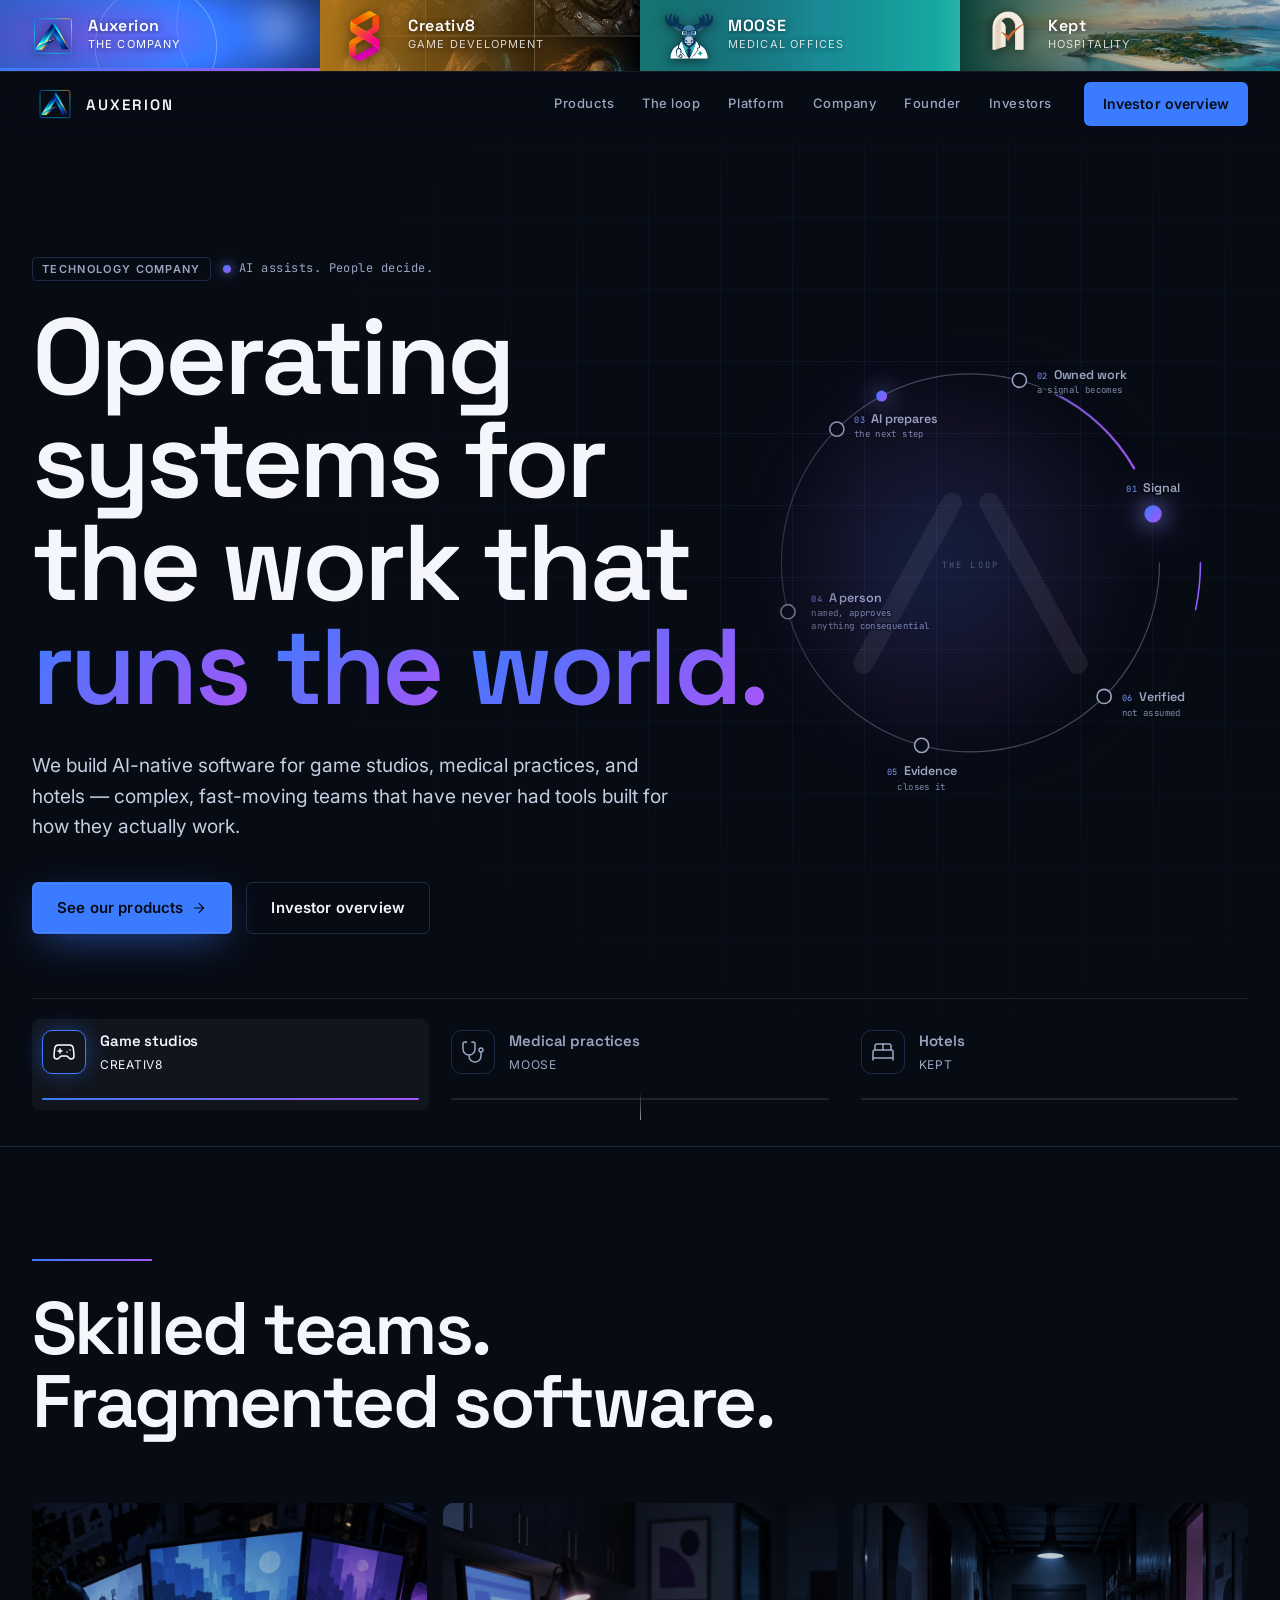
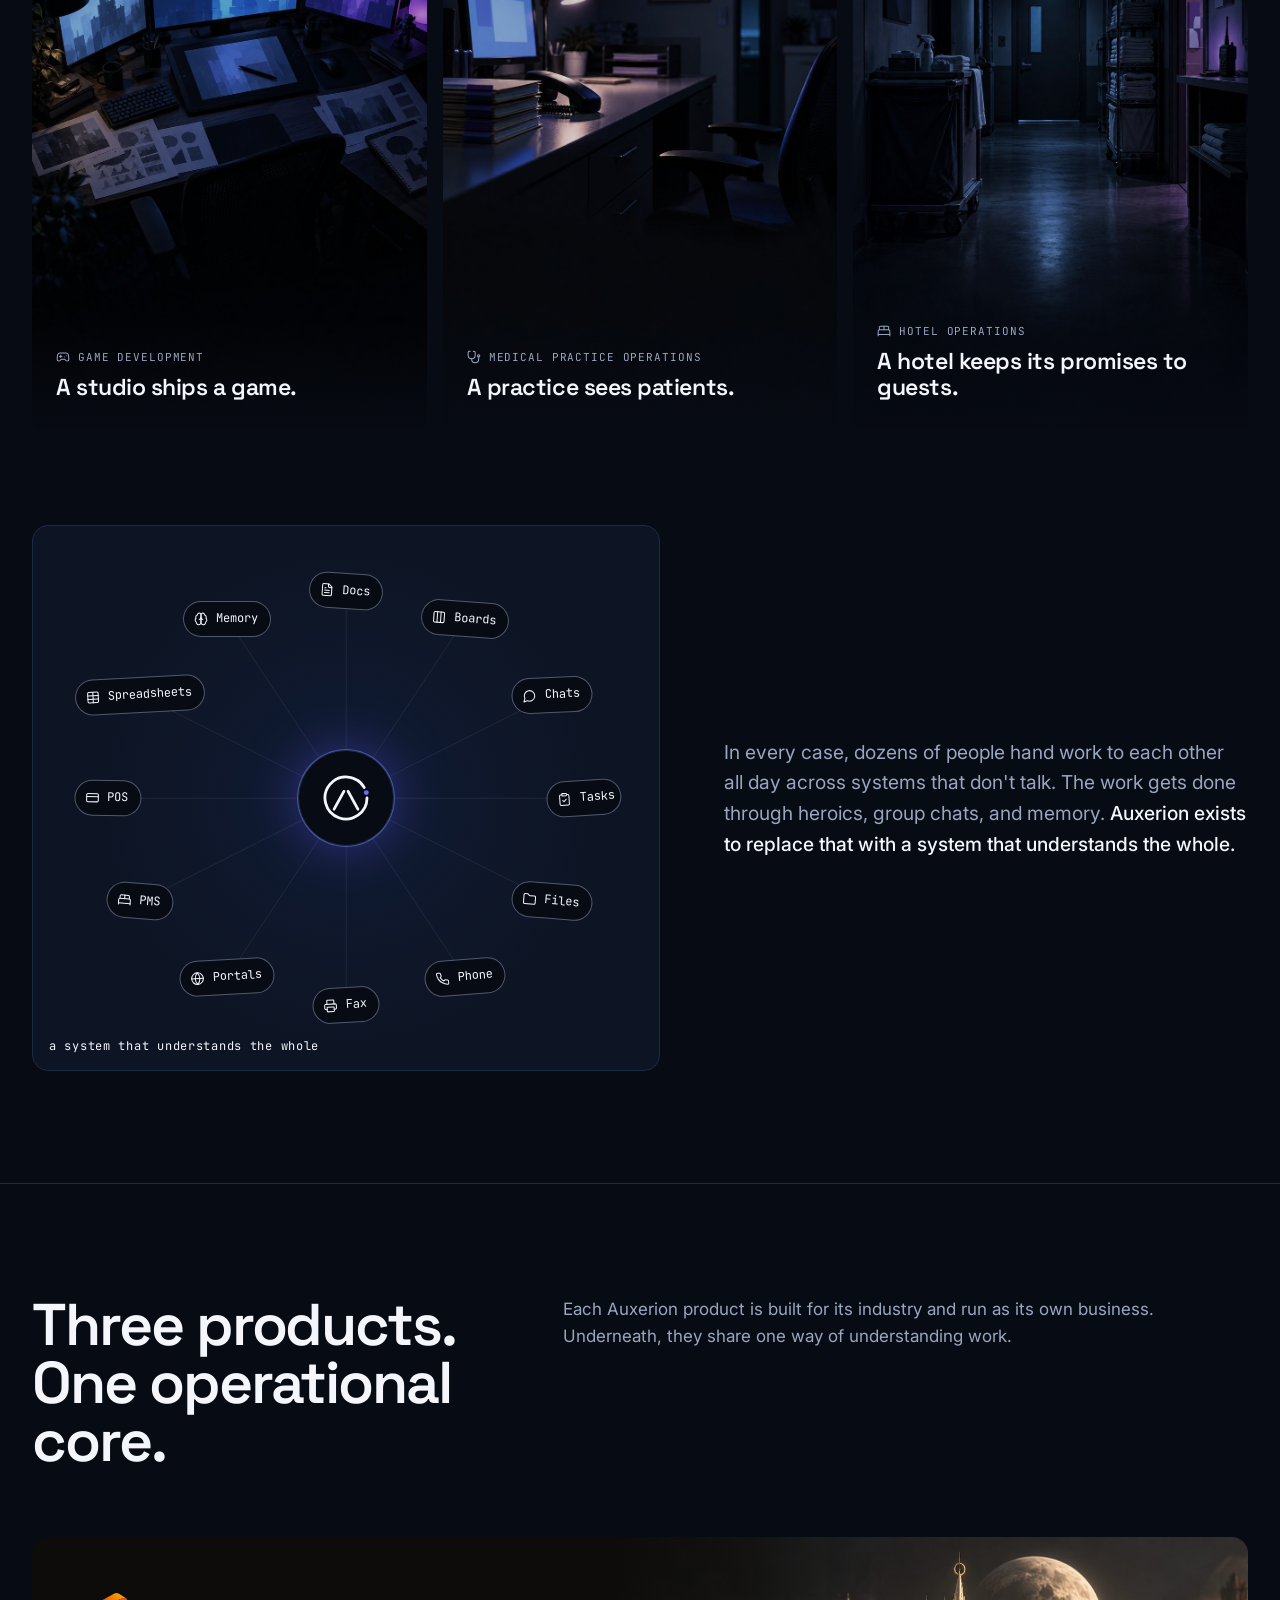
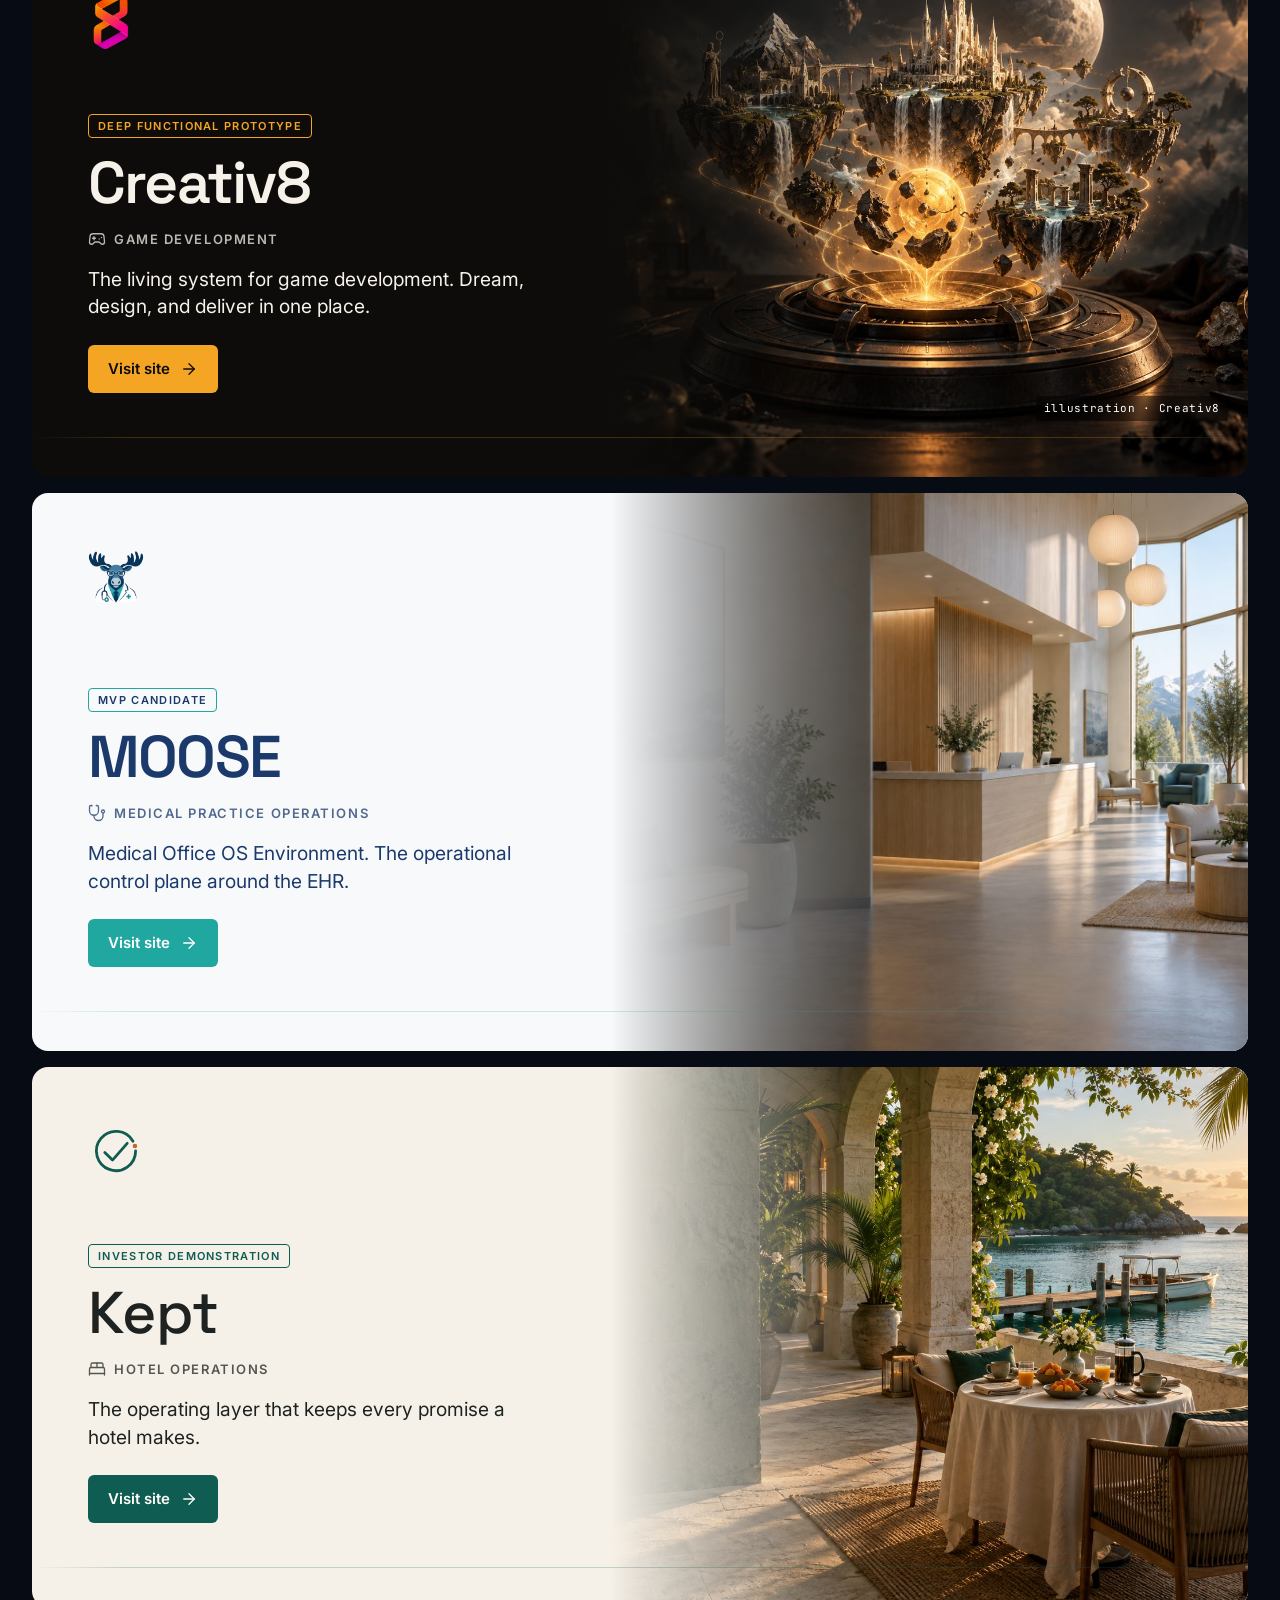
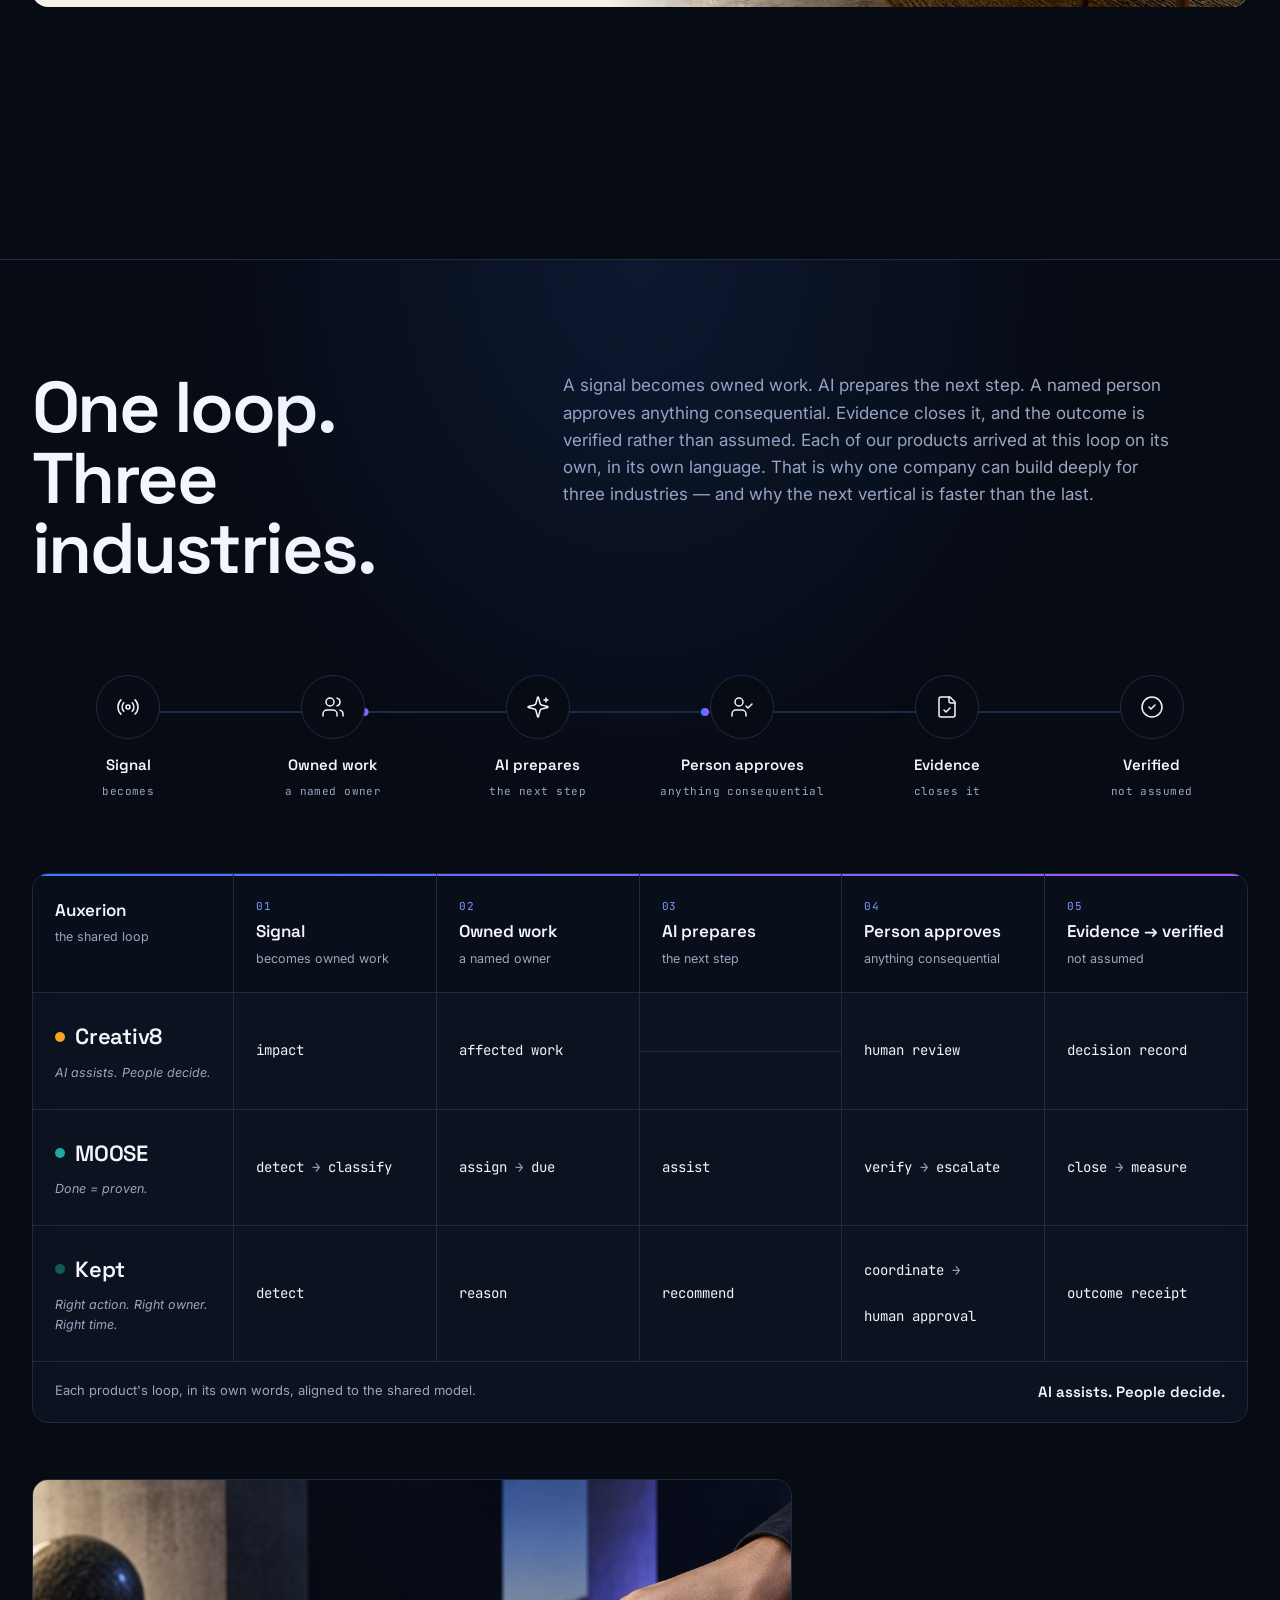
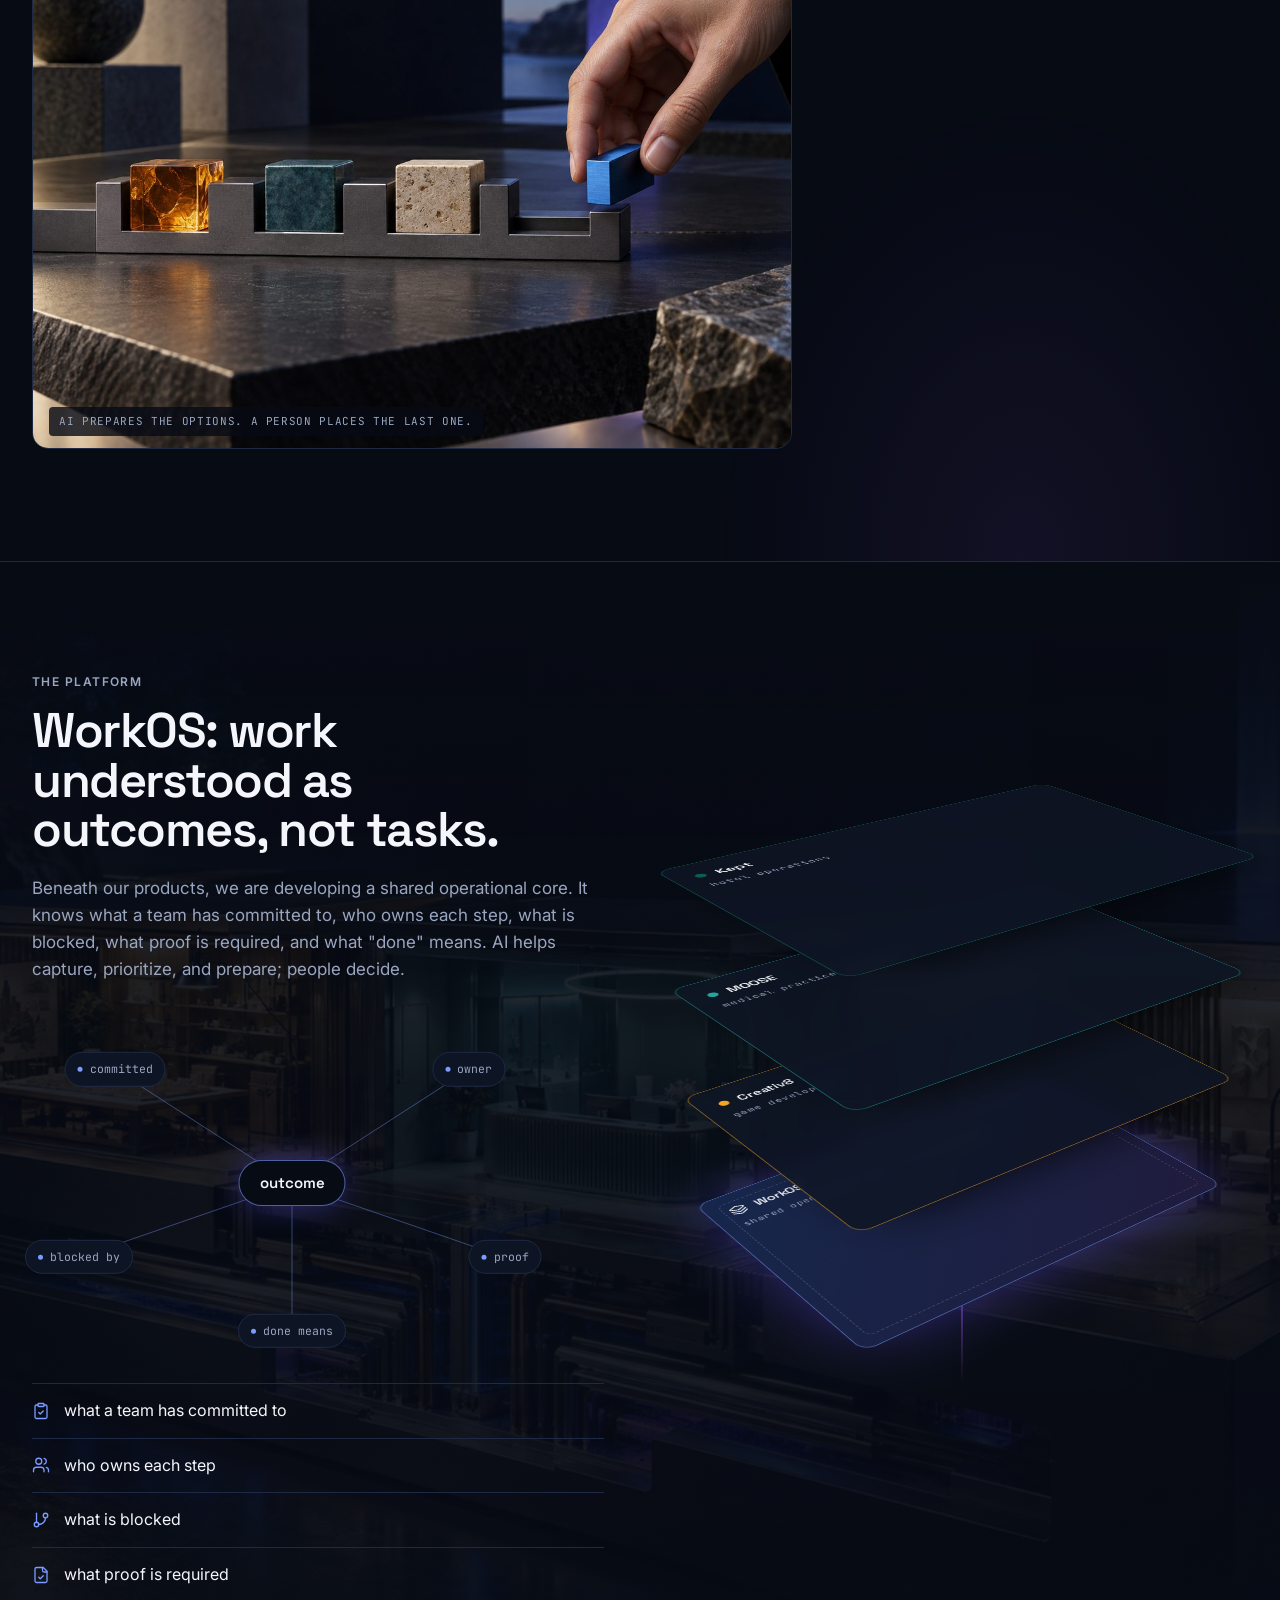
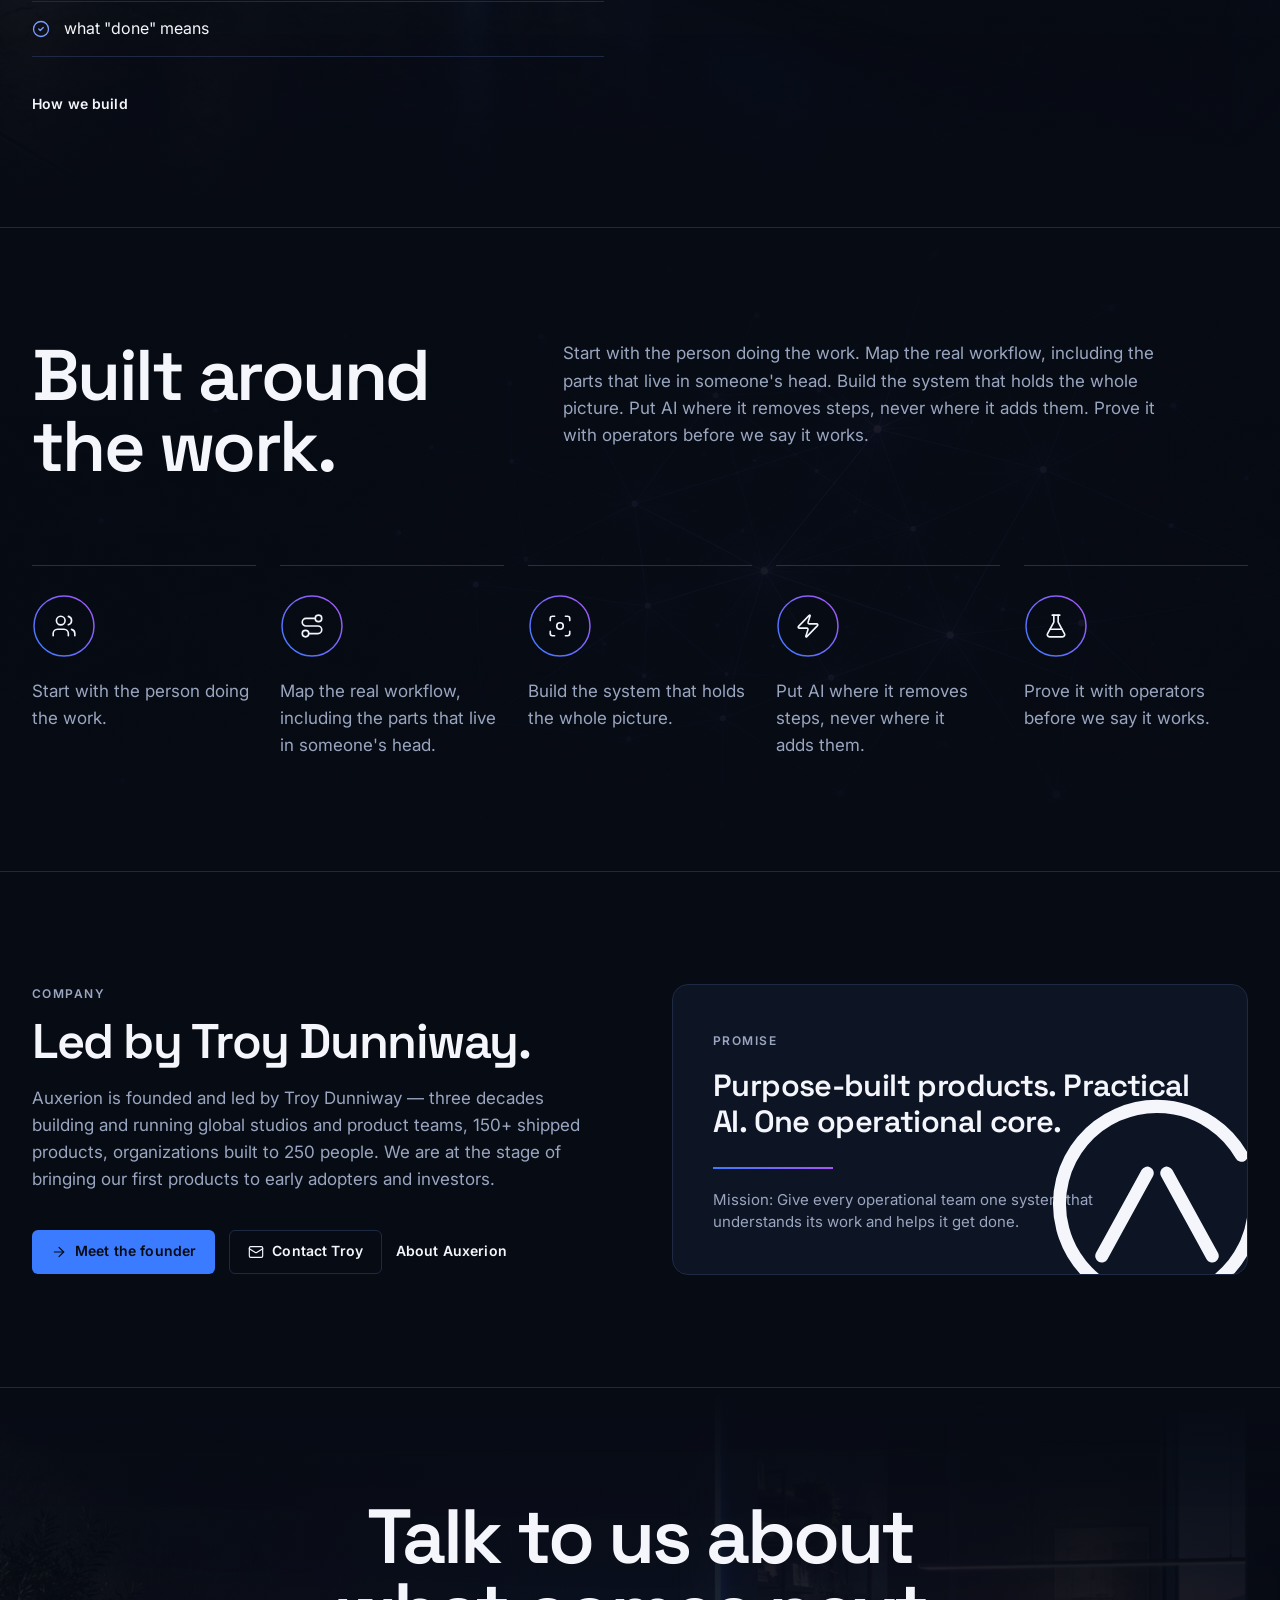
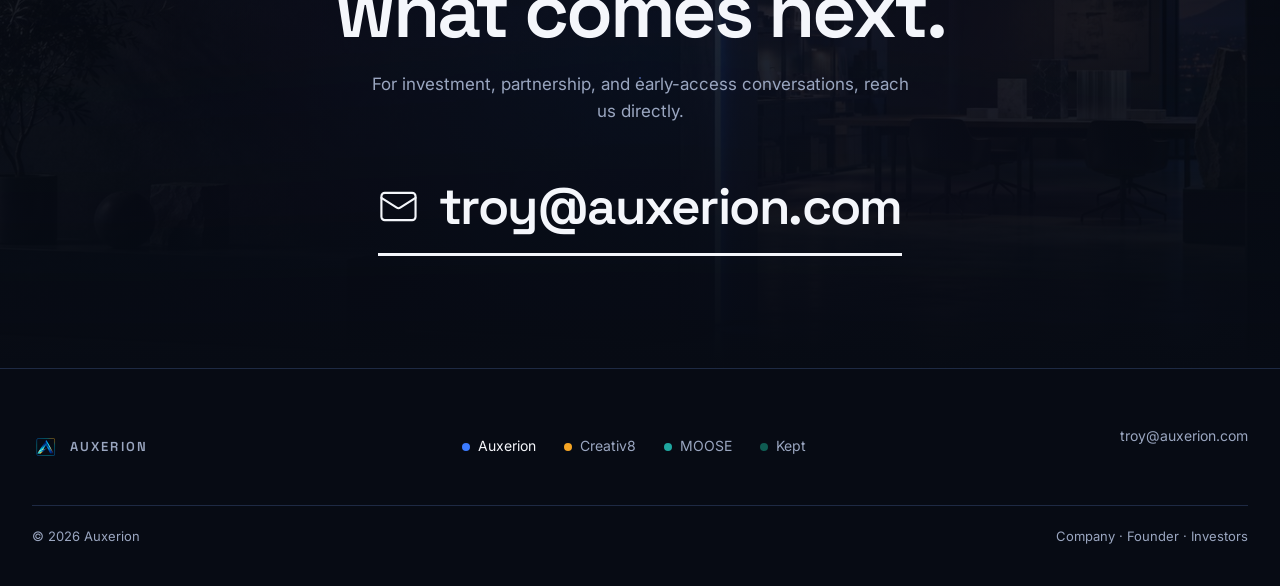
==== commit b2a61a38: "Point canonical URLs, share cards and the sitemap at auxerion.com The custom domain is now attached " ====
--- a/index.html
+++ b/index.html
@@ -2,19 +2,19 @@
 <html lang="en"><head><meta charset="utf-8"><meta name="viewport" content="width=device-width,initial-scale=1">
 <title>Auxerion — AI-native operating systems for complex teams</title>
 <meta name="description" content="Auxerion builds AI-native operating systems for game studios, medical practices, and hotels. Three products, one operational core.">
-<link rel="canonical" href="https://auxerion.vercel.app/">
+<link rel="canonical" href="https://auxerion.com/">
 <meta property="og:type" content="website">
 <meta property="og:site_name" content="Auxerion">
-<meta property="og:url" content="https://auxerion.vercel.app/">
+<meta property="og:url" content="https://auxerion.com/">
 <meta property="og:title" content="Auxerion — AI-native operating systems for complex teams">
 <meta property="og:description" content="Auxerion builds AI-native operating systems for game studios, medical practices, and hotels. Three products, one operational core.">
-<meta property="og:image" content="https://auxerion.vercel.app/assets/og/auxerion.jpg">
+<meta property="og:image" content="https://auxerion.com/assets/og/auxerion.jpg">
 <meta property="og:image:width" content="1200">
 <meta property="og:image:height" content="630">
 <meta name="twitter:card" content="summary_large_image">
 <meta name="twitter:title" content="Auxerion — AI-native operating systems for complex teams">
 <meta name="twitter:description" content="Auxerion builds AI-native operating systems for game studios, medical practices, and hotels. Three products, one operational core.">
-<meta name="twitter:image" content="https://auxerion.vercel.app/assets/og/auxerion.jpg">
+<meta name="twitter:image" content="https://auxerion.com/assets/og/auxerion.jpg">
 
 
 <link rel="icon" href="/assets/logos/auxerion-mark-2026.png">
--- a/auxerion/home.css
+++ b/auxerion/home.css
@@ -15,6 +15,8 @@
 .hero .cursor{position:absolute;left:0;top:0;width:700px;height:700px;border-radius:50%;background:radial-gradient(circle,rgba(79,124,255,.16),rgba(168,85,247,.06) 40%,transparent 65%);transform:translate(calc(var(--mx,-1000px) - 350px),calc(var(--my,-1000px) - 350px));pointer-events:none;z-index:-1;transition:transform .35s var(--ease);filter:blur(10px)}
 .hero .wrap{position:relative;width:100%;padding-bottom:36px}
 .hero .copy{max-width:940px;padding-top:120px}
+/* keep the headline on four lines at every desktop width so its right edge stays clear of the orbit labels */
+@media(min-width:961px){.hero .copy{max-width:min(940px,64vw)}}
 .hero h1{font-size:clamp(48px,8.4vw,124px);line-height:.96;letter-spacing:-.035em;margin:24px 0 32px;font-weight:600}
 .hero h1 em{font-style:normal}
 .hero h1 em span{background:var(--grad);-webkit-background-clip:text;background-clip:text;color:transparent;padding-right:.04em}
@@ -32,10 +34,11 @@
 .cue span{width:1px;height:28px;background:linear-gradient(180deg,transparent,var(--text));animation:cue 1.8s ease-in-out infinite}
 @keyframes cue{0%{transform:scaleY(0);transform-origin:top}50%{transform:scaleY(1);transform-origin:top}51%{transform-origin:bottom}100%{transform:scaleY(0);transform-origin:bottom}}
 /* orbit */
-.orbit{position:absolute;right:-4vw;top:48%;width:min(88vmin,860px);aspect-ratio:1;transform:translateY(calc(-54% + var(--sy,0)*.1px));z-index:-1;pointer-events:none;mask-image:linear-gradient(90deg,transparent 0%,rgba(0,0,0,.4) 16%,#000 38%);-webkit-mask-image:linear-gradient(90deg,transparent 0%,rgba(0,0,0,.4) 16%,#000 38%)}
+.orbit{position:absolute;right:2vw;top:48%;width:min(80vmin,860px);aspect-ratio:1;transform:translateY(calc(-54% + var(--sy,0)*.1px));z-index:-1;pointer-events:none;mask-image:linear-gradient(90deg,transparent 0%,rgba(0,0,0,.4) 16%,#000 38%);-webkit-mask-image:linear-gradient(90deg,transparent 0%,rgba(0,0,0,.4) 16%,#000 38%)}
 .orbit svg{width:100%;height:100%;overflow:visible}
-/* laptops: a smaller orbit keeps the left-hand step labels clear of the headline's right edge */
-@media(max-width:1600px) and (min-width:961px){.orbit{width:min(76vmin,760px)}}
+/* the orbit sits fully inside the viewport (its right-hand labels were being clipped); on laptops it is
+   smaller again so the left-hand step labels stay clear of the headline's right edge */
+@media(max-width:1600px) and (min-width:961px){.orbit{width:min(70vmin,800px)}}
 .orbit .ring{fill:none;stroke:rgba(154,166,192,.4);stroke-width:1.5}
 .orbit .ring2{fill:none;stroke:rgba(154,166,192,.12);stroke-width:1;stroke-dasharray:2 10}
 .orbit .ring3{fill:none;stroke:url(#sig2);stroke-width:2;stroke-linecap:round}
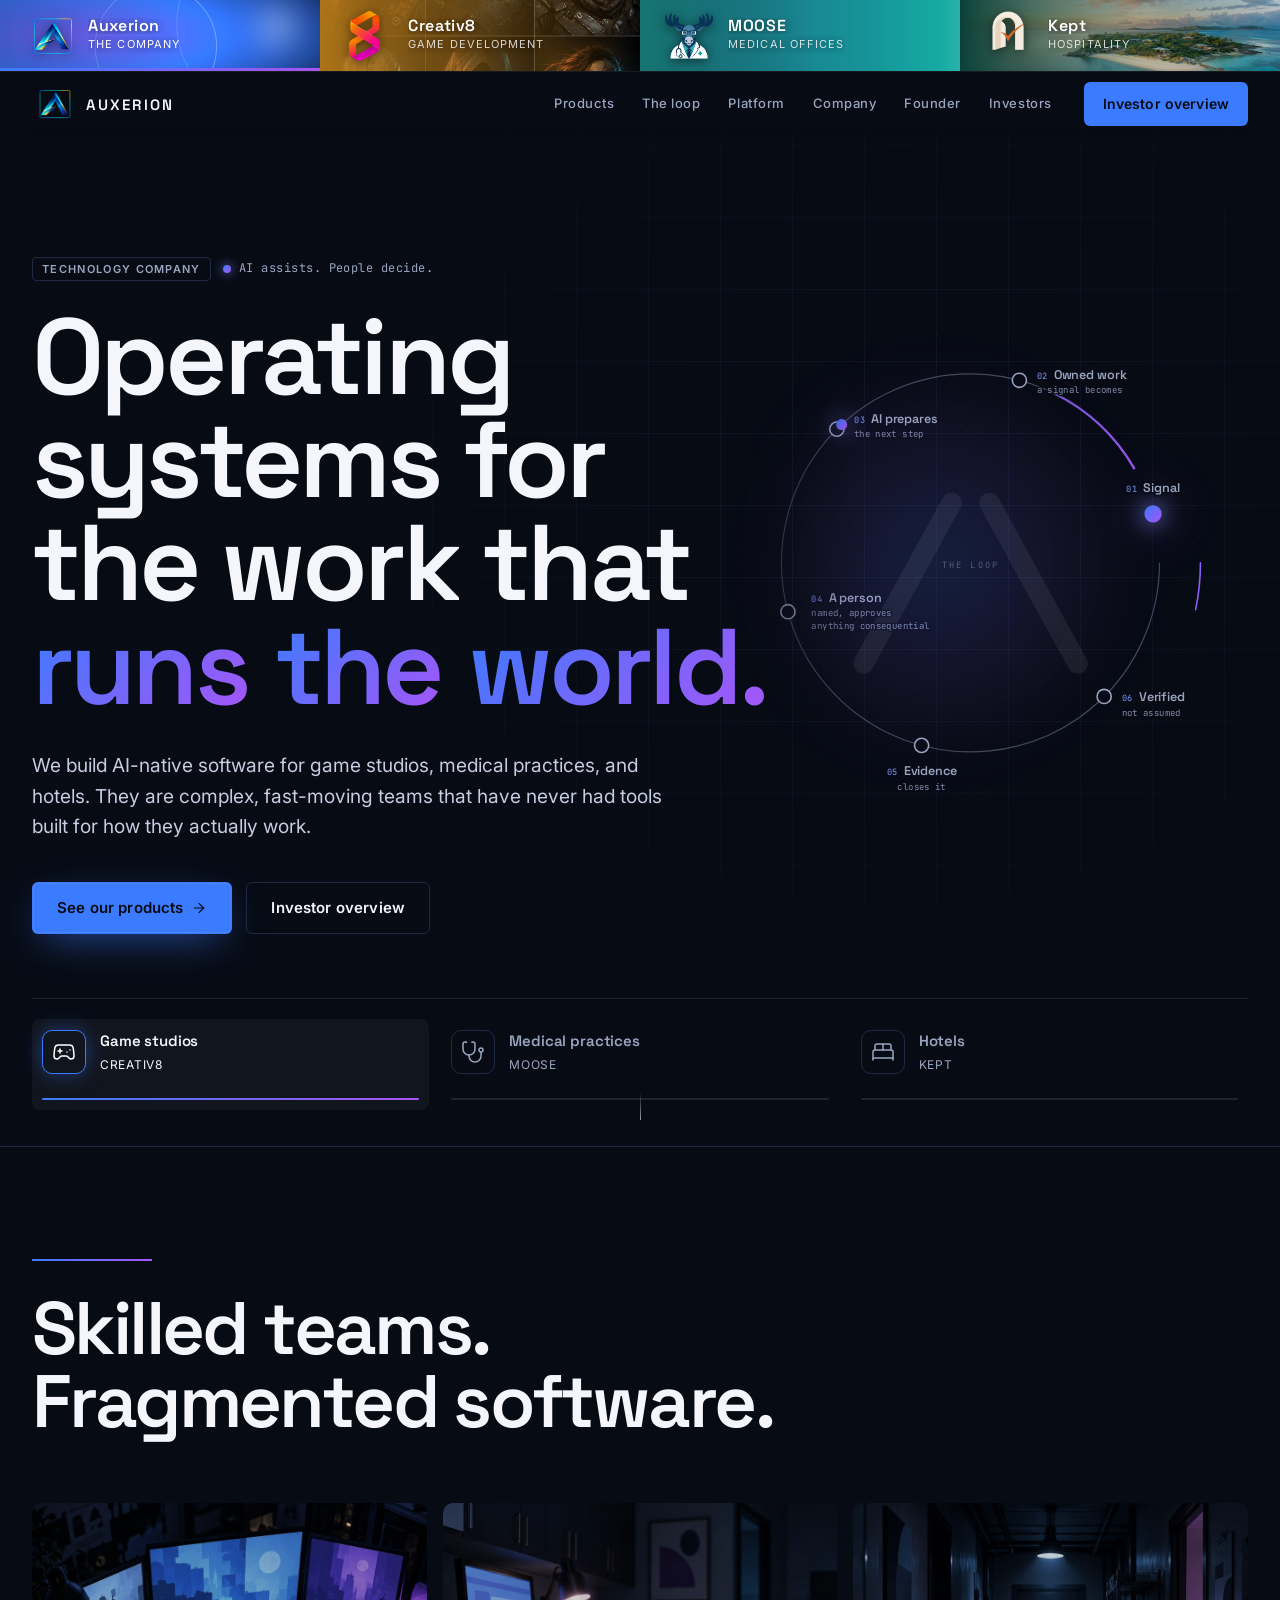
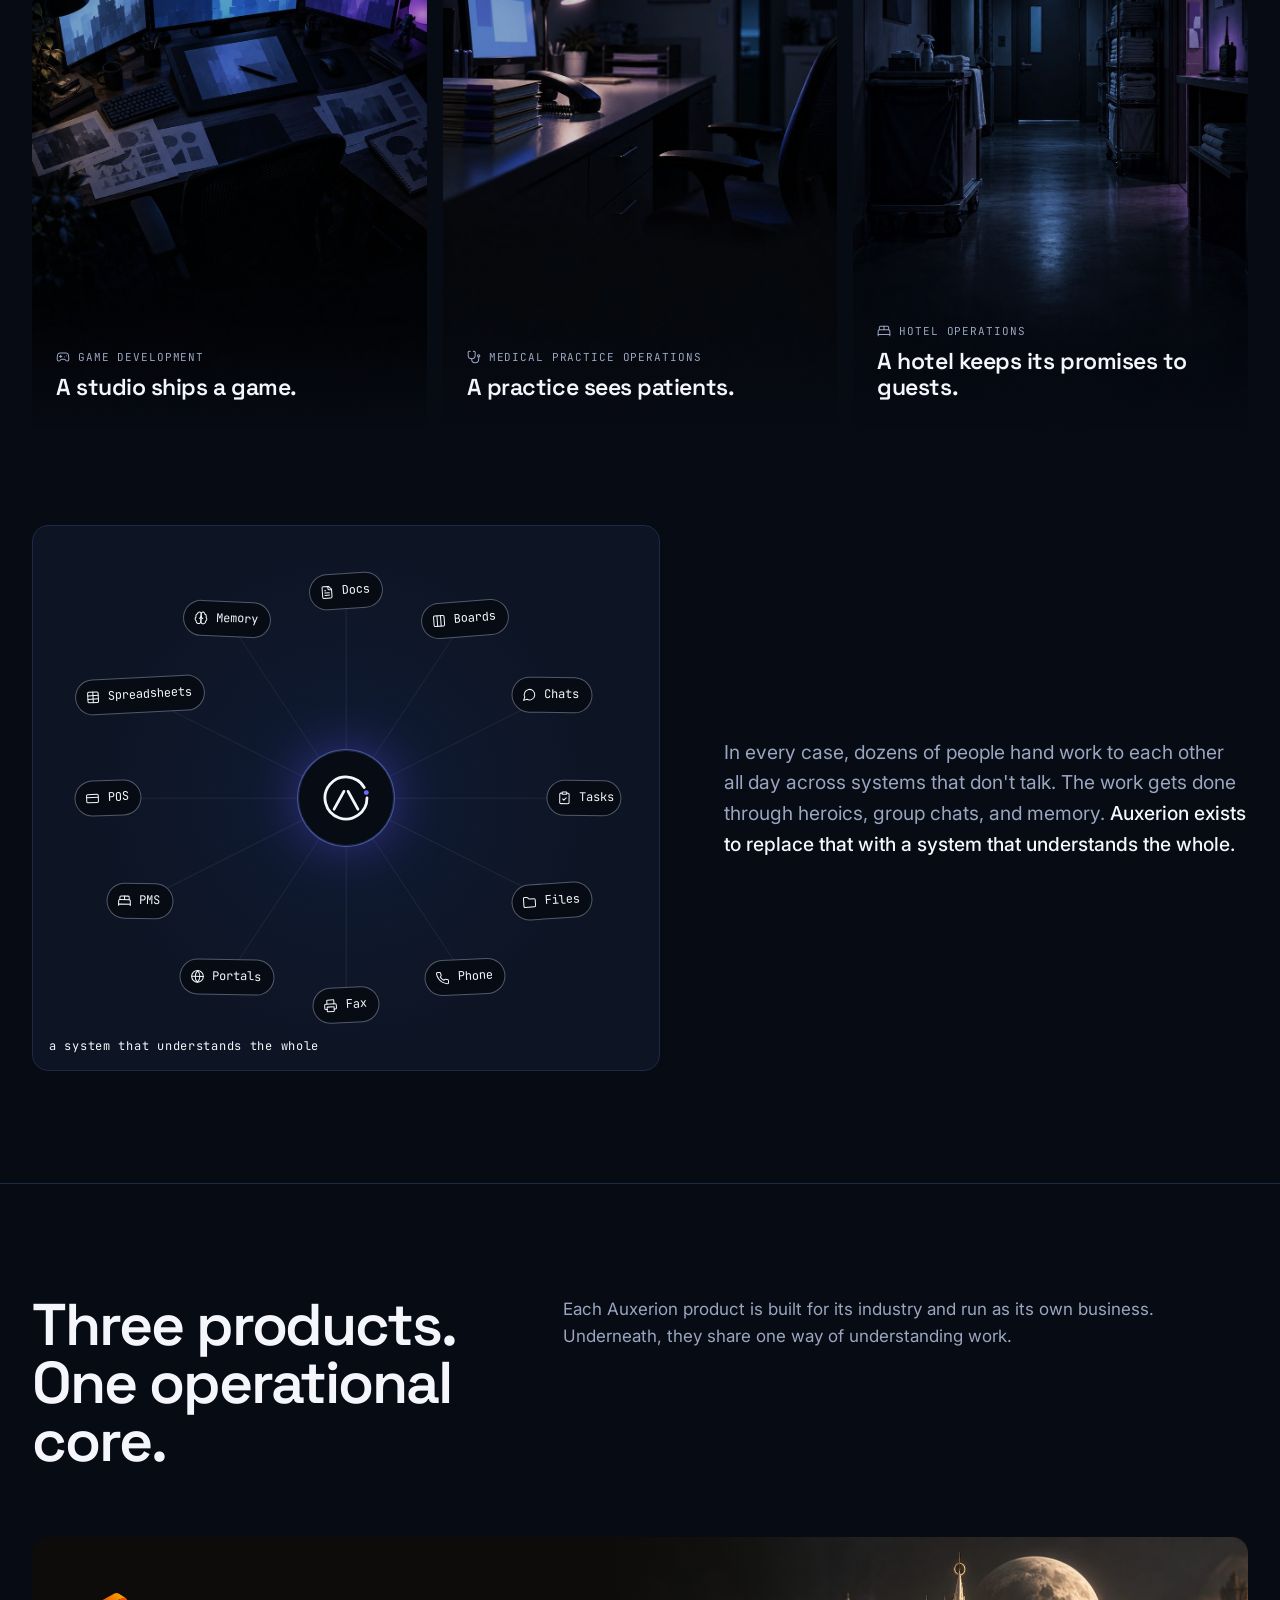
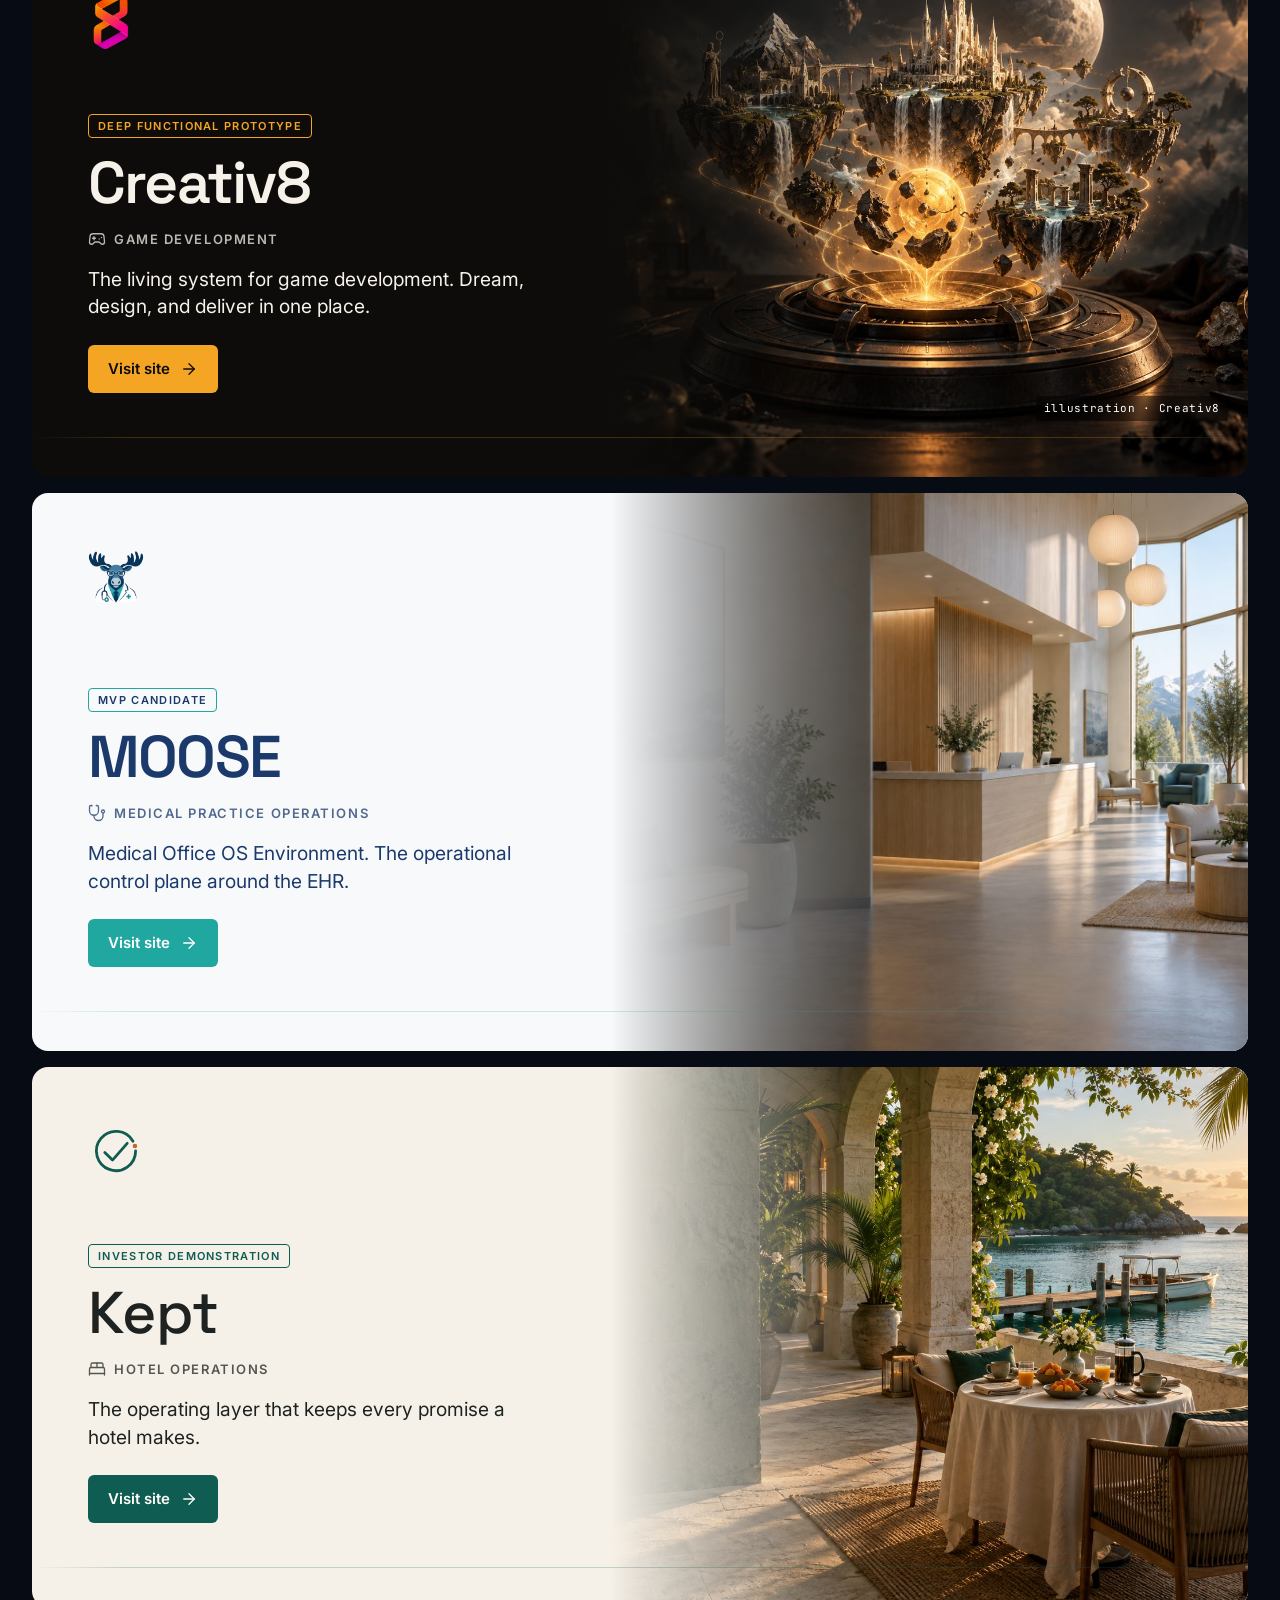
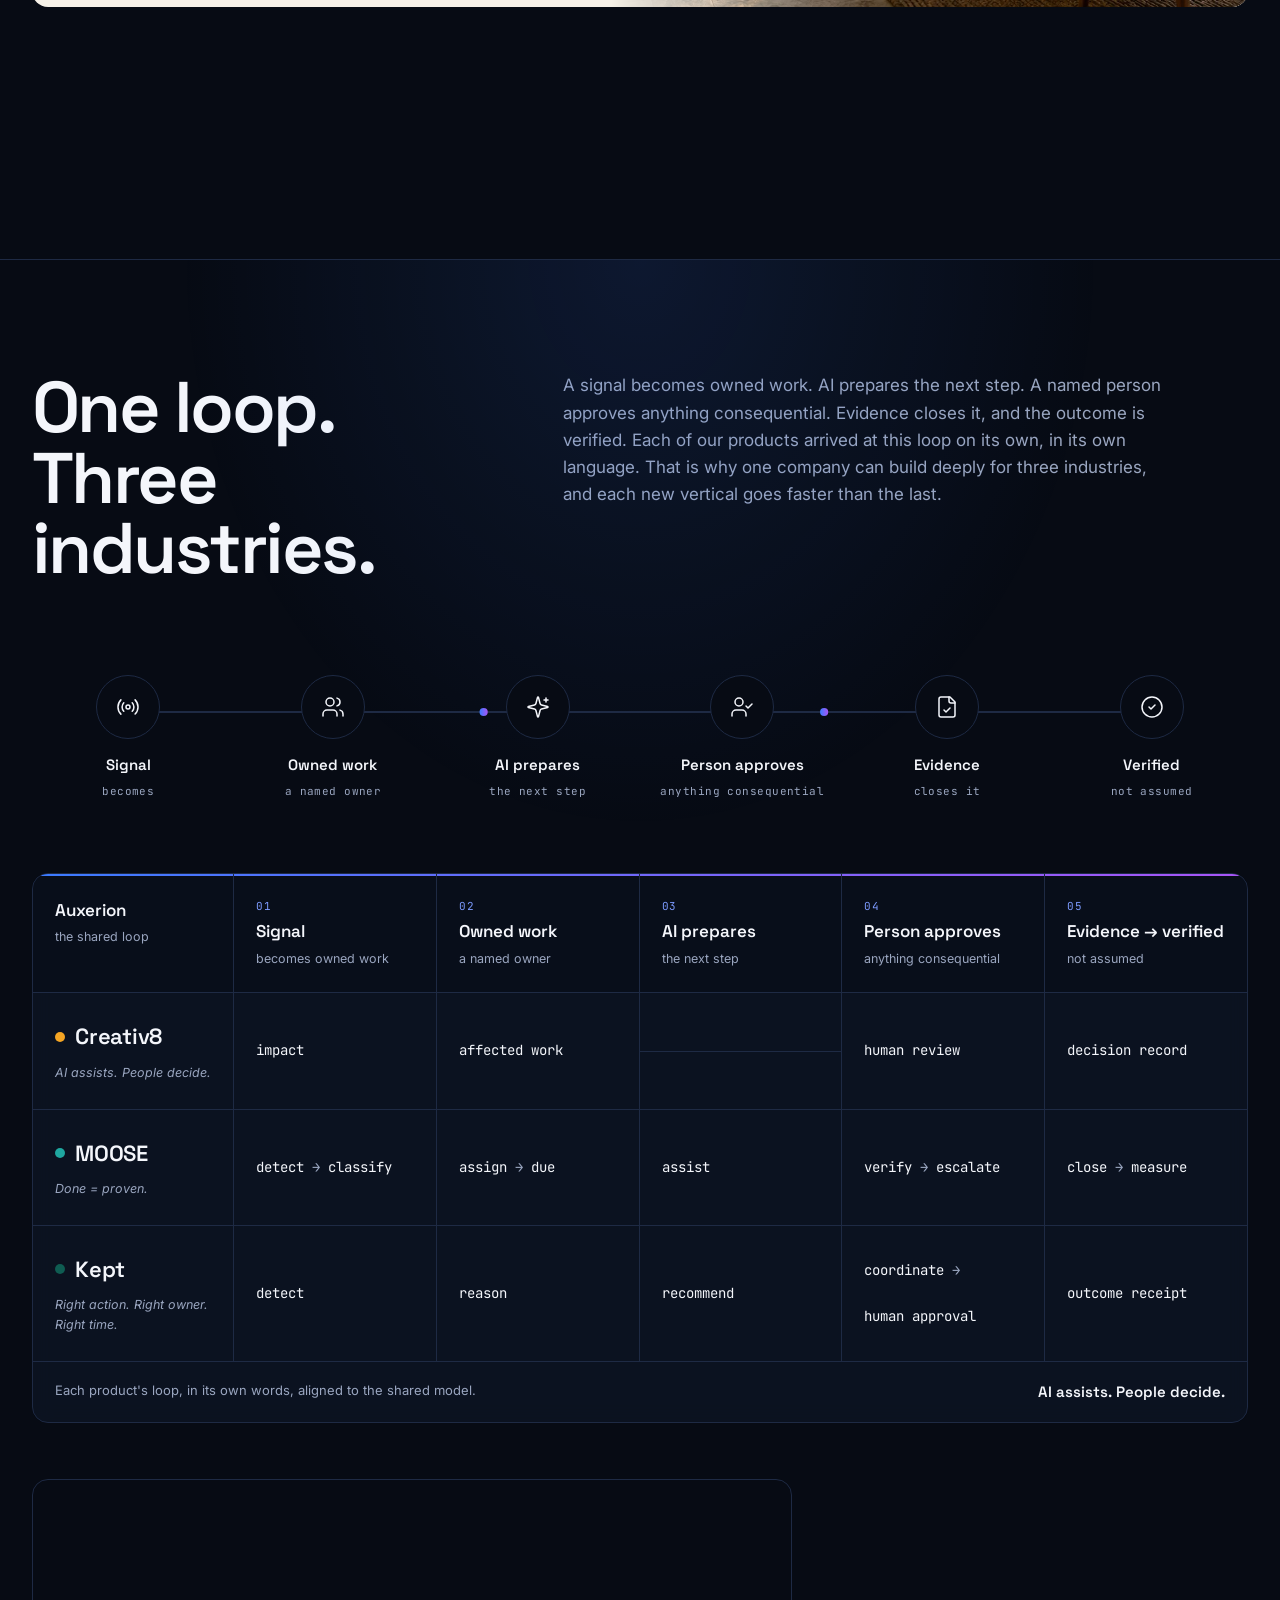
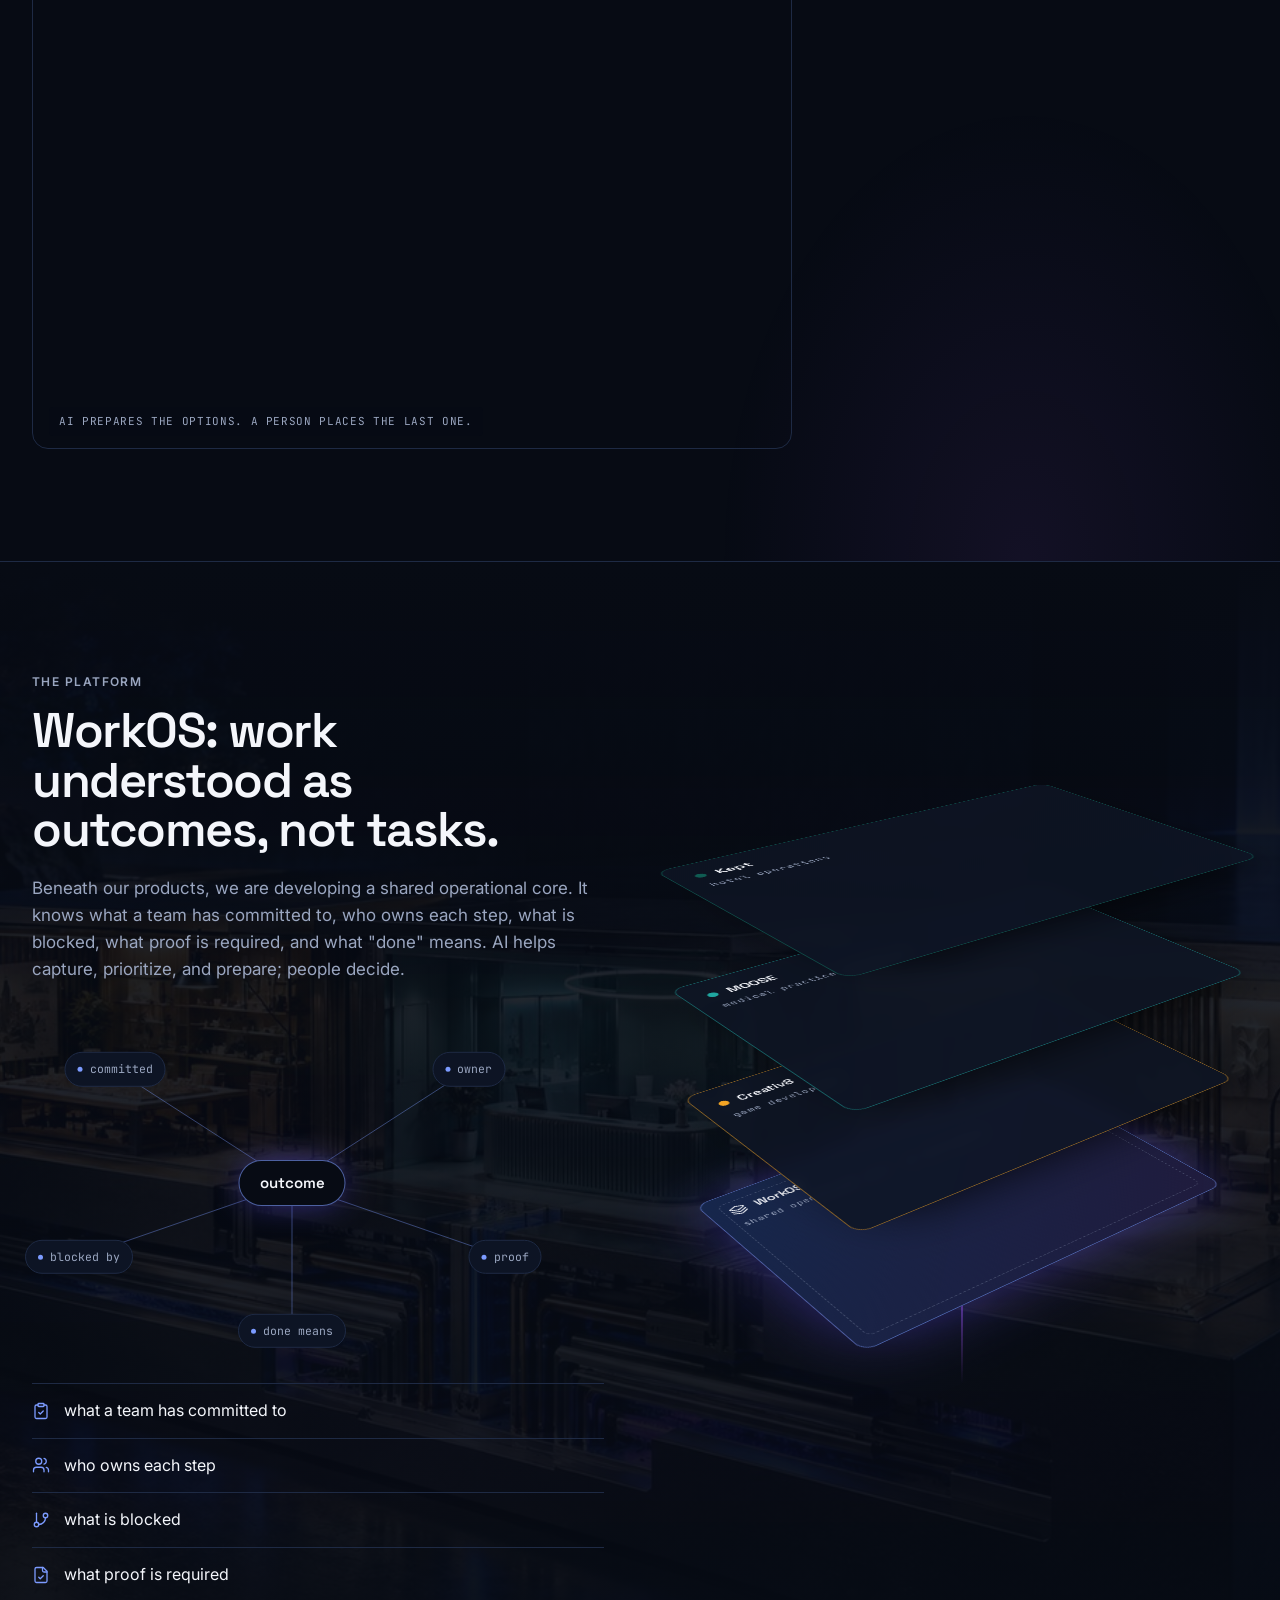
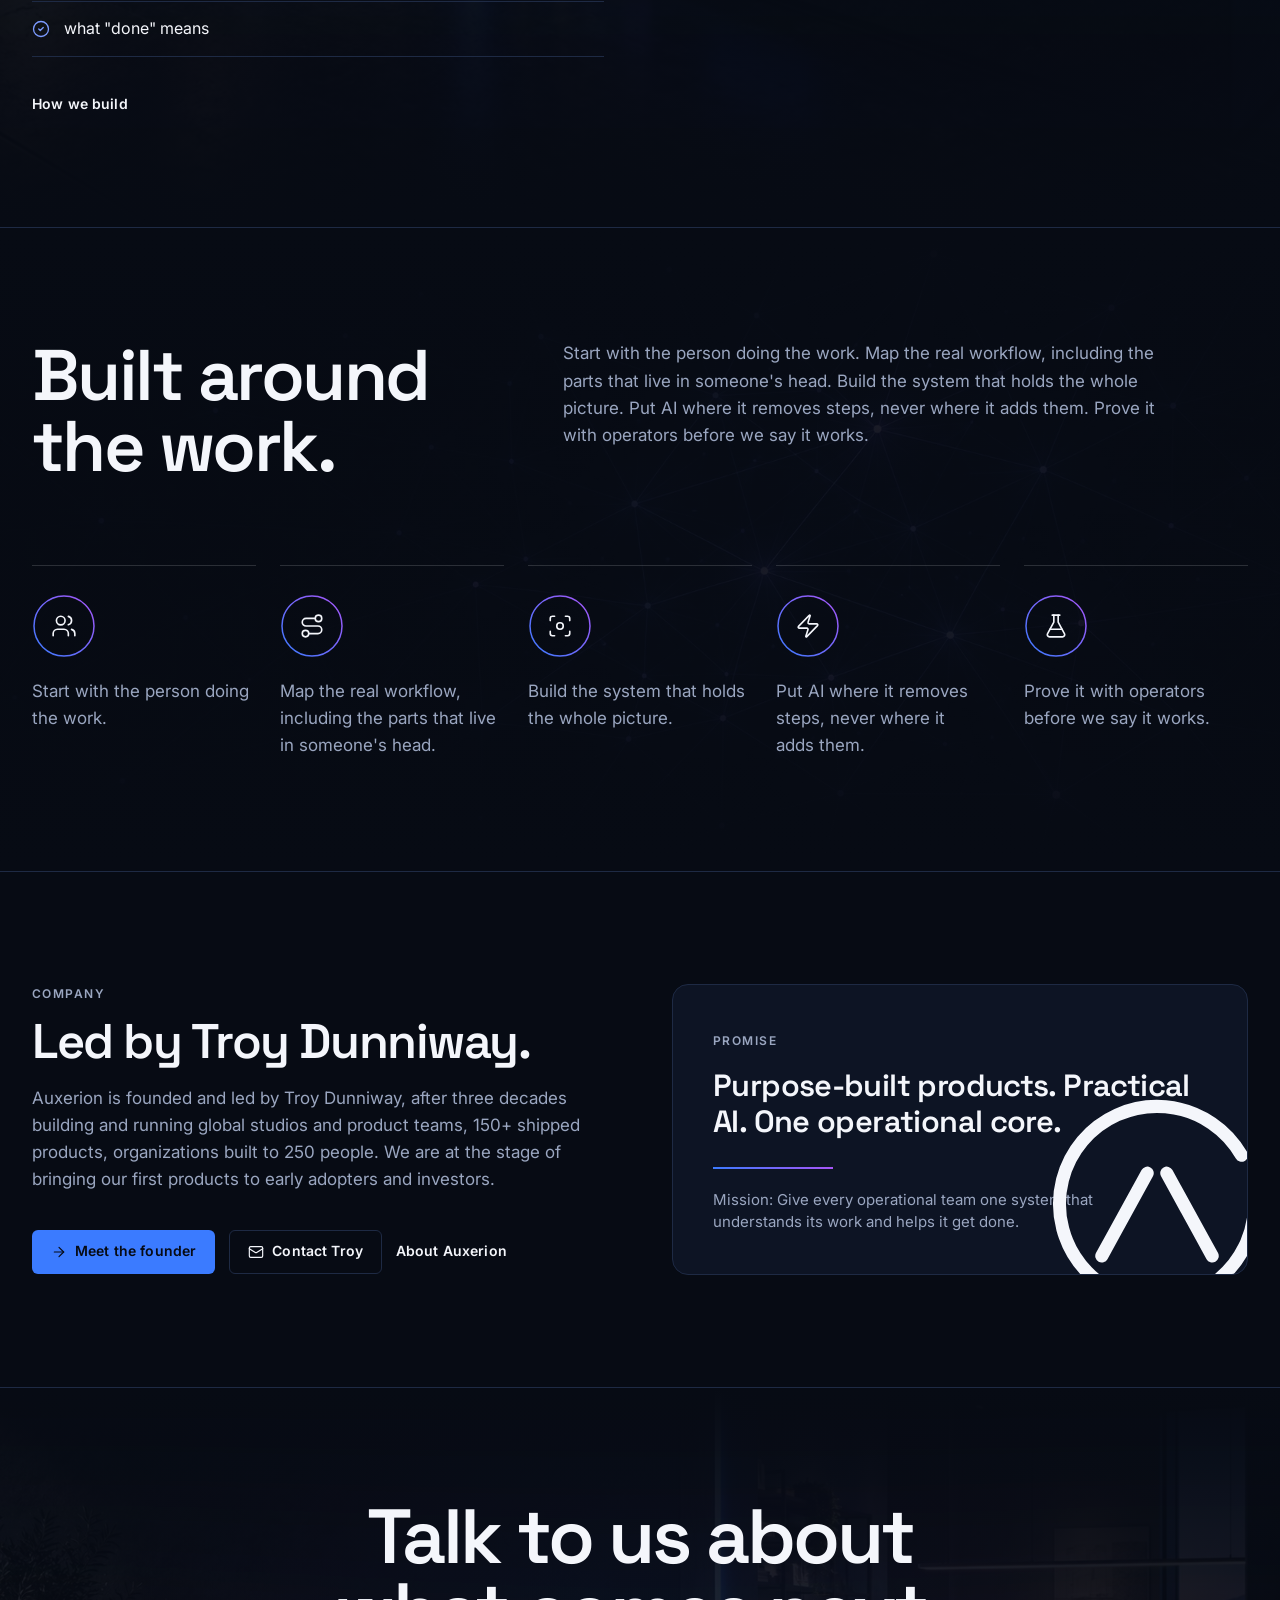
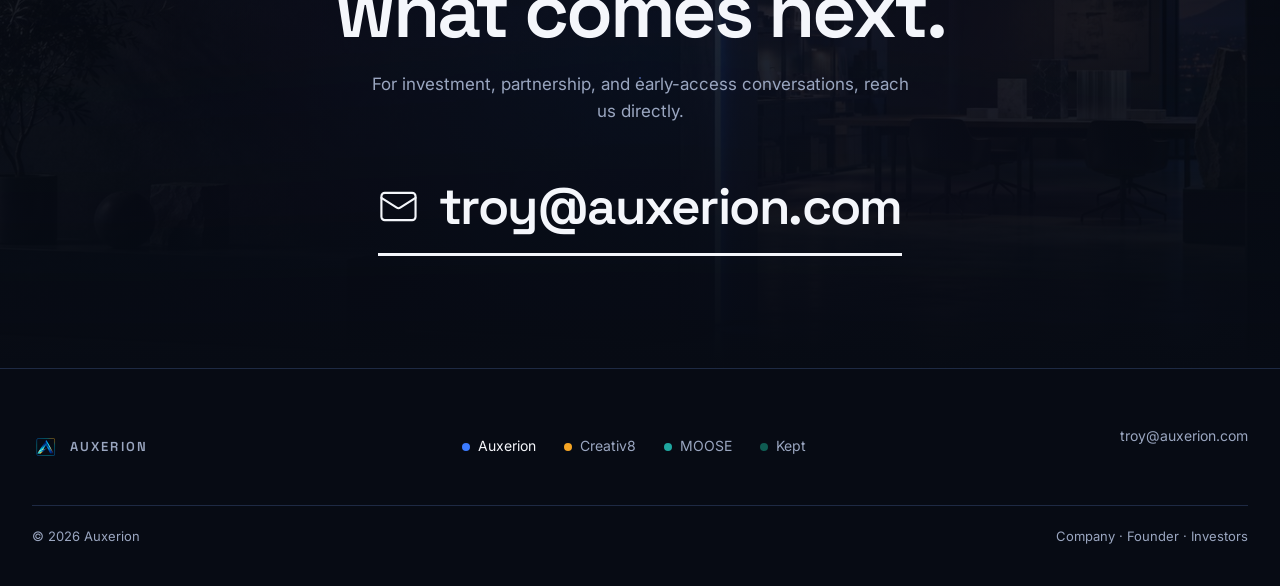
==== commit 4782bed8: "Edit the site copy: drop every em dash and thin the AI-tell phrasing Removes all 114 em dashes acros" ====
--- a/index.html
+++ b/index.html
@@ -1,18 +1,18 @@
 <!DOCTYPE html>
 <html lang="en"><head><meta charset="utf-8"><meta name="viewport" content="width=device-width,initial-scale=1">
-<title>Auxerion — AI-native operating systems for complex teams</title>
+<title>Auxerion: AI-native operating systems for complex teams</title>
 <meta name="description" content="Auxerion builds AI-native operating systems for game studios, medical practices, and hotels. Three products, one operational core.">
 <link rel="canonical" href="https://auxerion.com/">
 <meta property="og:type" content="website">
 <meta property="og:site_name" content="Auxerion">
 <meta property="og:url" content="https://auxerion.com/">
-<meta property="og:title" content="Auxerion — AI-native operating systems for complex teams">
+<meta property="og:title" content="Auxerion: AI-native operating systems for complex teams">
 <meta property="og:description" content="Auxerion builds AI-native operating systems for game studios, medical practices, and hotels. Three products, one operational core.">
 <meta property="og:image" content="https://auxerion.com/assets/og/auxerion.jpg">
 <meta property="og:image:width" content="1200">
 <meta property="og:image:height" content="630">
 <meta name="twitter:card" content="summary_large_image">
-<meta name="twitter:title" content="Auxerion — AI-native operating systems for complex teams">
+<meta name="twitter:title" content="Auxerion: AI-native operating systems for complex teams">
 <meta name="twitter:description" content="Auxerion builds AI-native operating systems for game studios, medical practices, and hotels. Three products, one operational core.">
 <meta name="twitter:image" content="https://auxerion.com/assets/og/auxerion.jpg">
 
@@ -87,7 +87,7 @@
 <div class="wrap"><div class="copy">
 <div class="eyebrow reveal in"><span class="tag">Technology company</span><span class="live"><i></i>AI assists. People decide.</span></div>
 <h1 class="words"><span>Operating</span> <span>systems</span> <span>for</span> <span>the</span> <span>work</span> <span>that</span> <em><span>runs</span> <span>the</span> <span>world.</span></em></h1>
-<p class="lede reveal in d3">We build AI-native software for game studios, medical practices, and hotels — complex, fast-moving teams that have never had tools built for how they actually work.</p>
+<p class="lede reveal in d3">We build AI-native software for game studios, medical practices, and hotels. They are complex, fast-moving teams that have never had tools built for how they actually work.</p>
 <div class="actions reveal in d4"><a class="btn primary lg" href="#products">See our products <svg class="ic"><use href="#i-arrow"/></svg></a><a class="btn secondary lg" href="/investors">Investor overview</a></div>
 </div>
 <div class="strip reveal in d4" role="tablist" aria-label="Industries">
@@ -137,7 +137,7 @@
 </div></section>
 
 <section class="block loopsec" id="loop" data-screen-label="The loop"><div class="wrap">
-<div class="hd"><div class="reveal"><h2>One loop.<br>Three industries.</h2></div><p class="lede reveal d1">A signal becomes owned work. AI prepares the next step. A named person approves anything consequential. Evidence closes it, and the outcome is verified rather than assumed. Each of our products arrived at this loop on its own, in its own language. That is why one company can build deeply for three industries — and why the next vertical is faster than the last.</p></div>
+<div class="hd"><div class="reveal"><h2>One loop.<br>Three industries.</h2></div><p class="lede reveal d1">A signal becomes owned work. AI prepares the next step. A named person approves anything consequential. Evidence closes it, and the outcome is verified. Each of our products arrived at this loop on its own, in its own language. That is why one company can build deeply for three industries, and each new vertical goes faster than the last.</p></div>
 <div class="pipe reveal" aria-hidden="true">
 <svg class="wire" viewBox="0 0 1000 10" preserveAspectRatio="none"><defs><linearGradient id="pw" x1="0" x2="1"><stop offset="0" stop-color="#3B7BFF"/><stop offset="1" stop-color="#A855F7"/></linearGradient><path id="wirep" d="M0 5H1000"/></defs><path d="M0 5H1000" class="base"/><circle r="4" fill="url(#pw)"><animateMotion dur="6s" repeatCount="indefinite"><mpath href="#wirep"/></animateMotion></circle><circle r="4" fill="url(#pw)"><animateMotion dur="6s" begin="2s" repeatCount="indefinite"><mpath href="#wirep"/></animateMotion></circle><circle r="4" fill="url(#pw)"><animateMotion dur="6s" begin="4s" repeatCount="indefinite"><mpath href="#wirep"/></animateMotion></circle></svg>
 <div class="st" style="--d:0s"><span class="ring"><svg class="ic"><use href="#i-radio"/></svg></span><b>Signal</b><small>becomes</small></div>
@@ -181,7 +181,7 @@
 </div></section>
 
 <section class="block company" id="company" data-screen-label="Company"><div class="wrap grid">
-<div class="reveal"><span class="label" style="display:block;margin-bottom:16px">Company</span><h2>Led by Troy Dunniway.</h2><p class="lede">Auxerion is founded and led by Troy Dunniway — three decades building and running global studios and product teams, 150+ shipped products, organizations built to 250 people. We are at the stage of bringing our first products to early adopters and investors.</p><div class="actions"><a class="btn primary" href="/founder"><svg class="ic"><use href="#i-arrow"/></svg>Meet the founder</a><a class="btn secondary" href="mailto:troy@auxerion.com"><svg class="ic"><use href="#i-mail"/></svg>Contact Troy</a><a class="btn text" href="/company">About Auxerion</a></div></div>
+<div class="reveal"><span class="label" style="display:block;margin-bottom:16px">Company</span><h2>Led by Troy Dunniway.</h2><p class="lede">Auxerion is founded and led by Troy Dunniway, after three decades building and running global studios and product teams, 150+ shipped products, organizations built to 250 people. We are at the stage of bringing our first products to early adopters and investors.</p><div class="actions"><a class="btn primary" href="/founder"><svg class="ic"><use href="#i-arrow"/></svg>Meet the founder</a><a class="btn secondary" href="mailto:troy@auxerion.com"><svg class="ic"><use href="#i-mail"/></svg>Contact Troy</a><a class="btn text" href="/company">About Auxerion</a></div></div>
 <div class="promise reveal d1"><span class="label">Promise</span><p class="pq">Purpose-built products. Practical AI. One operational core.</p><div class="signal"></div><p class="small muted">Mission: Give every operational team one system that understands its work and helps it get done.</p><svg class="wm" viewBox="0 0 160 160" aria-hidden="true"><use href="#i-mark"/></svg></div>
 </div></section>
 
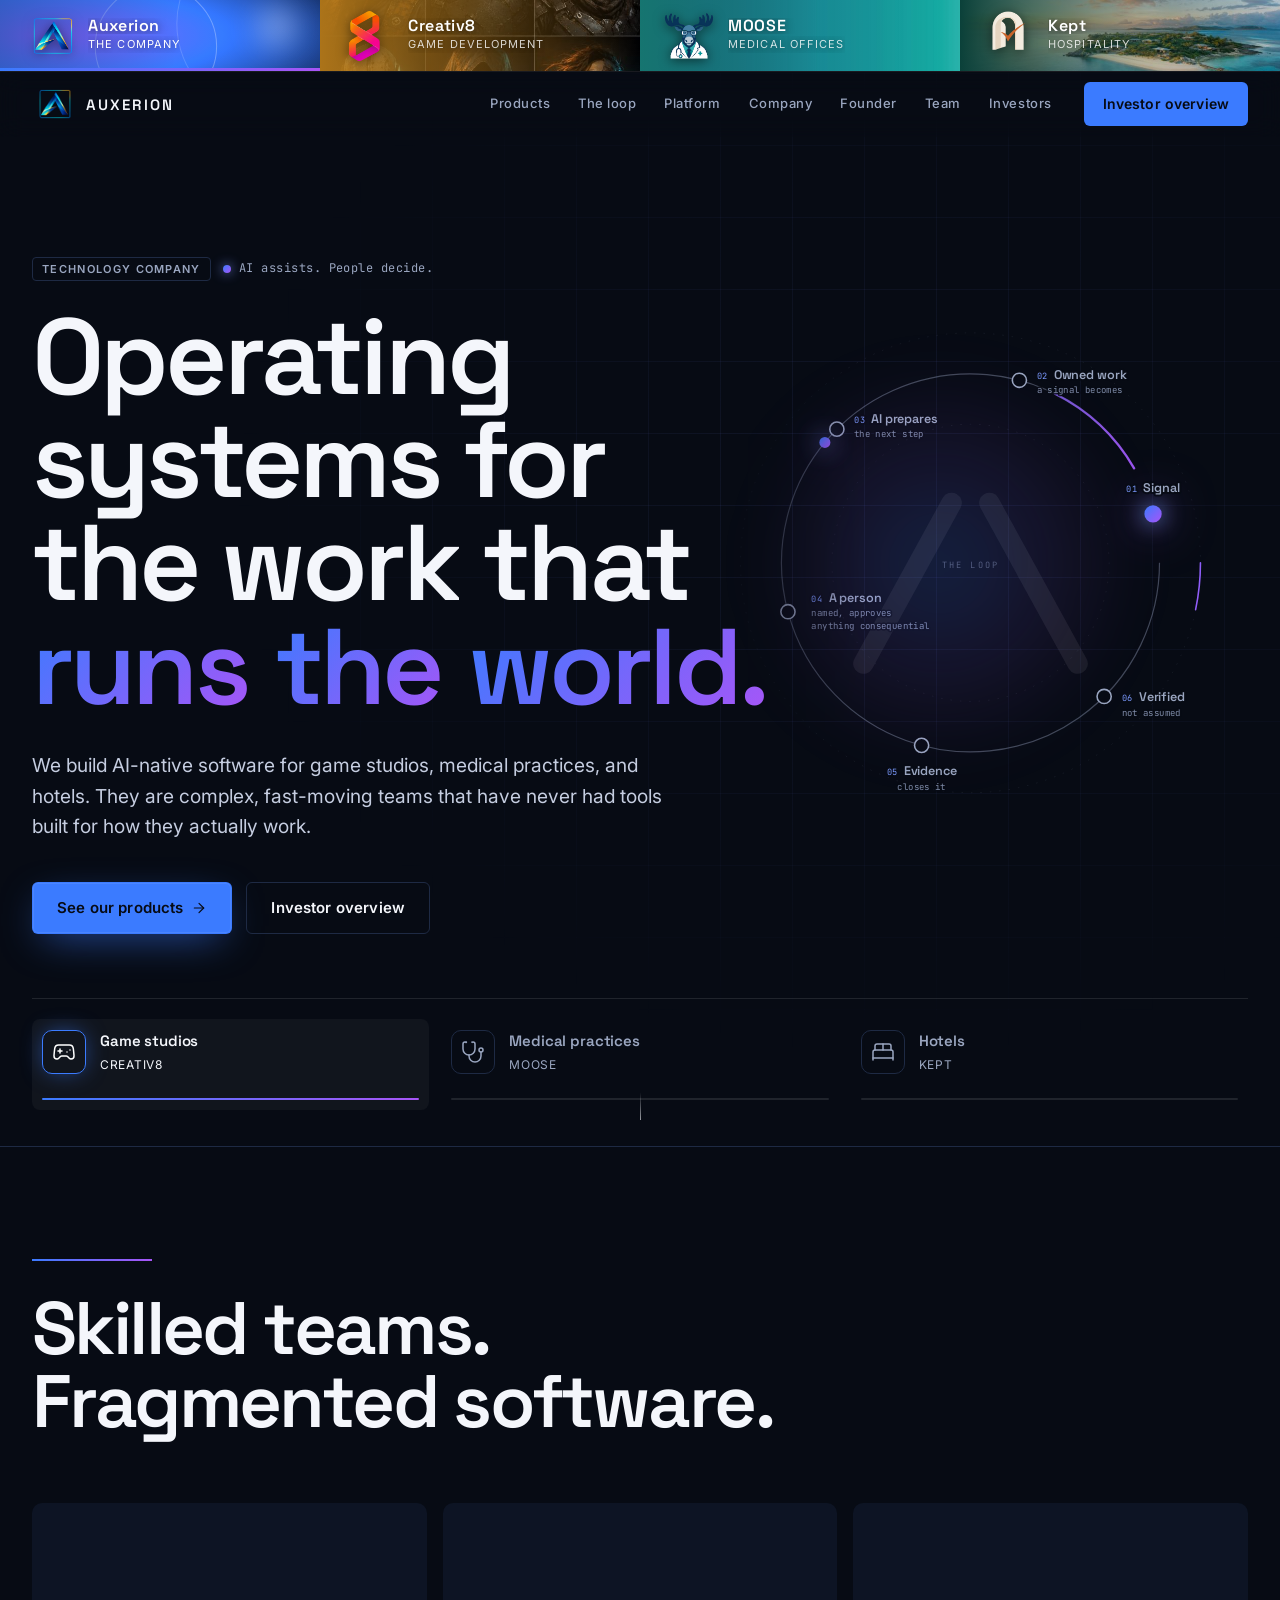
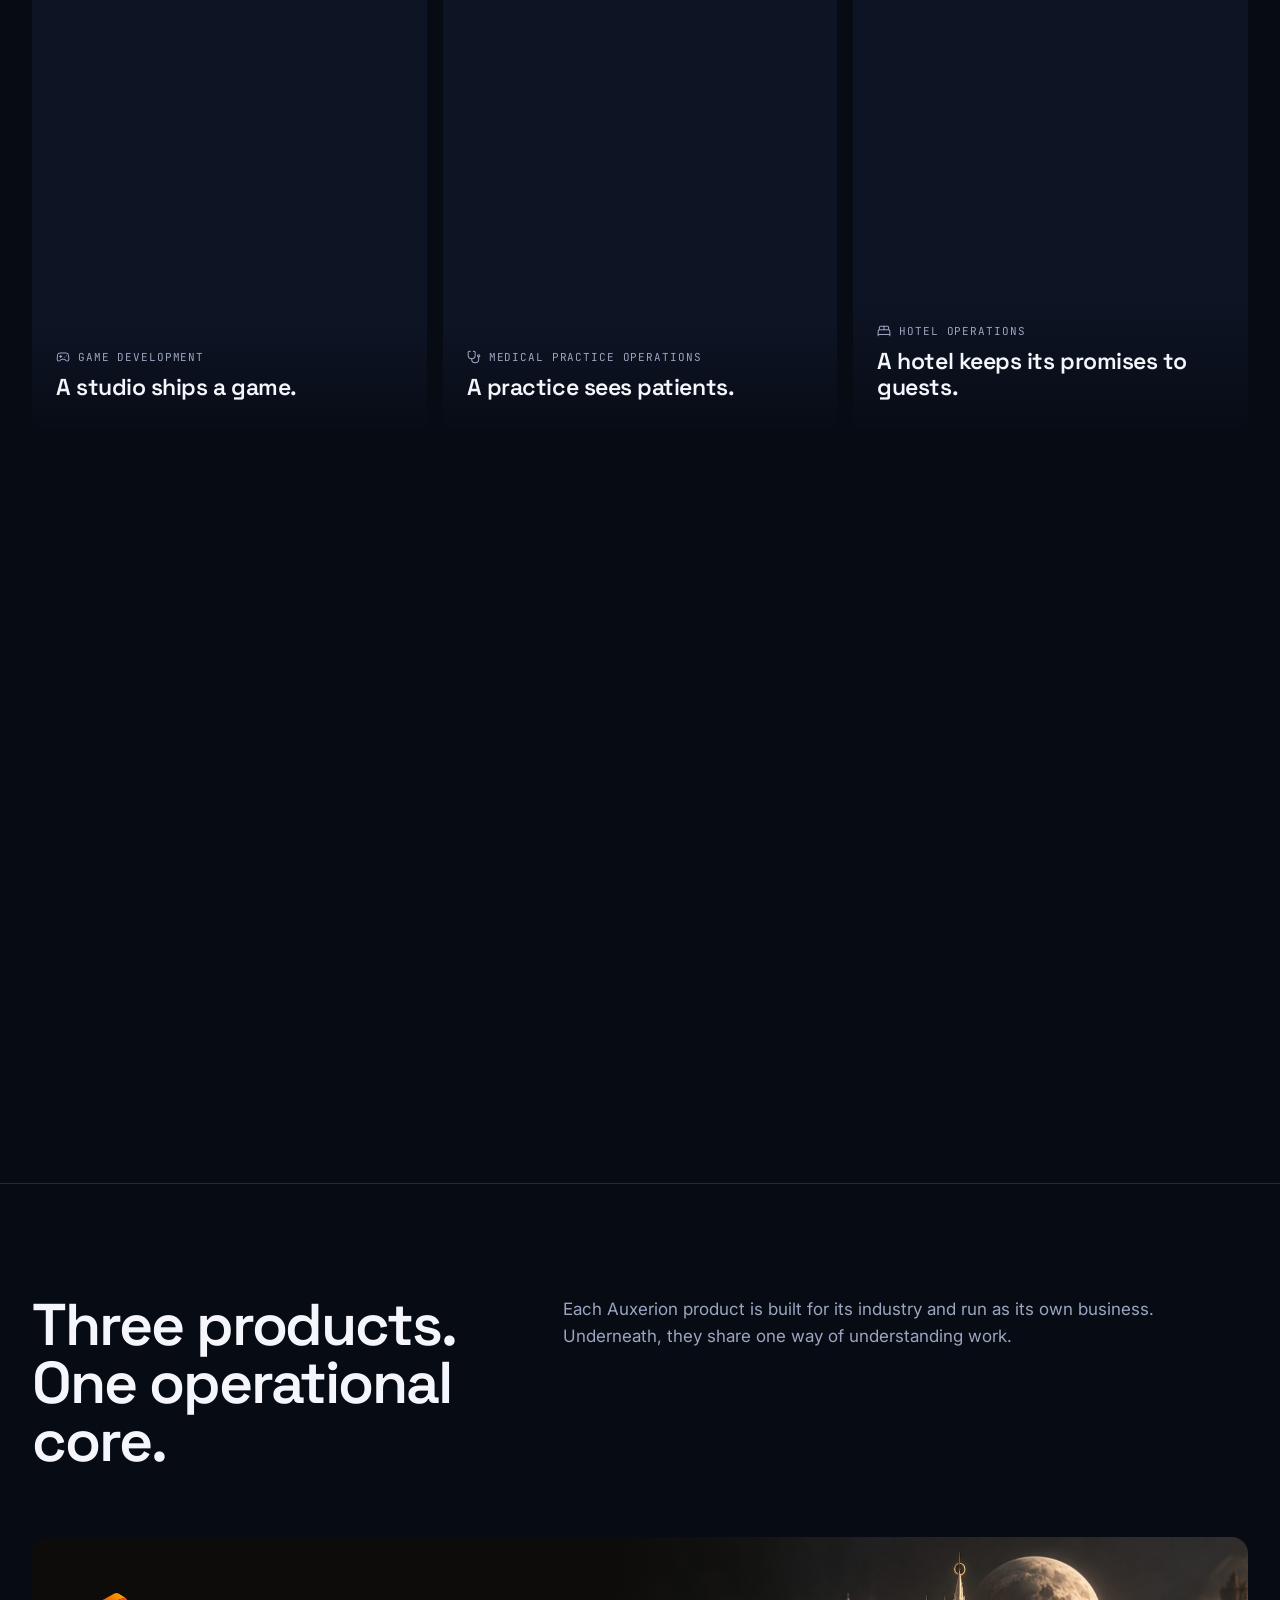
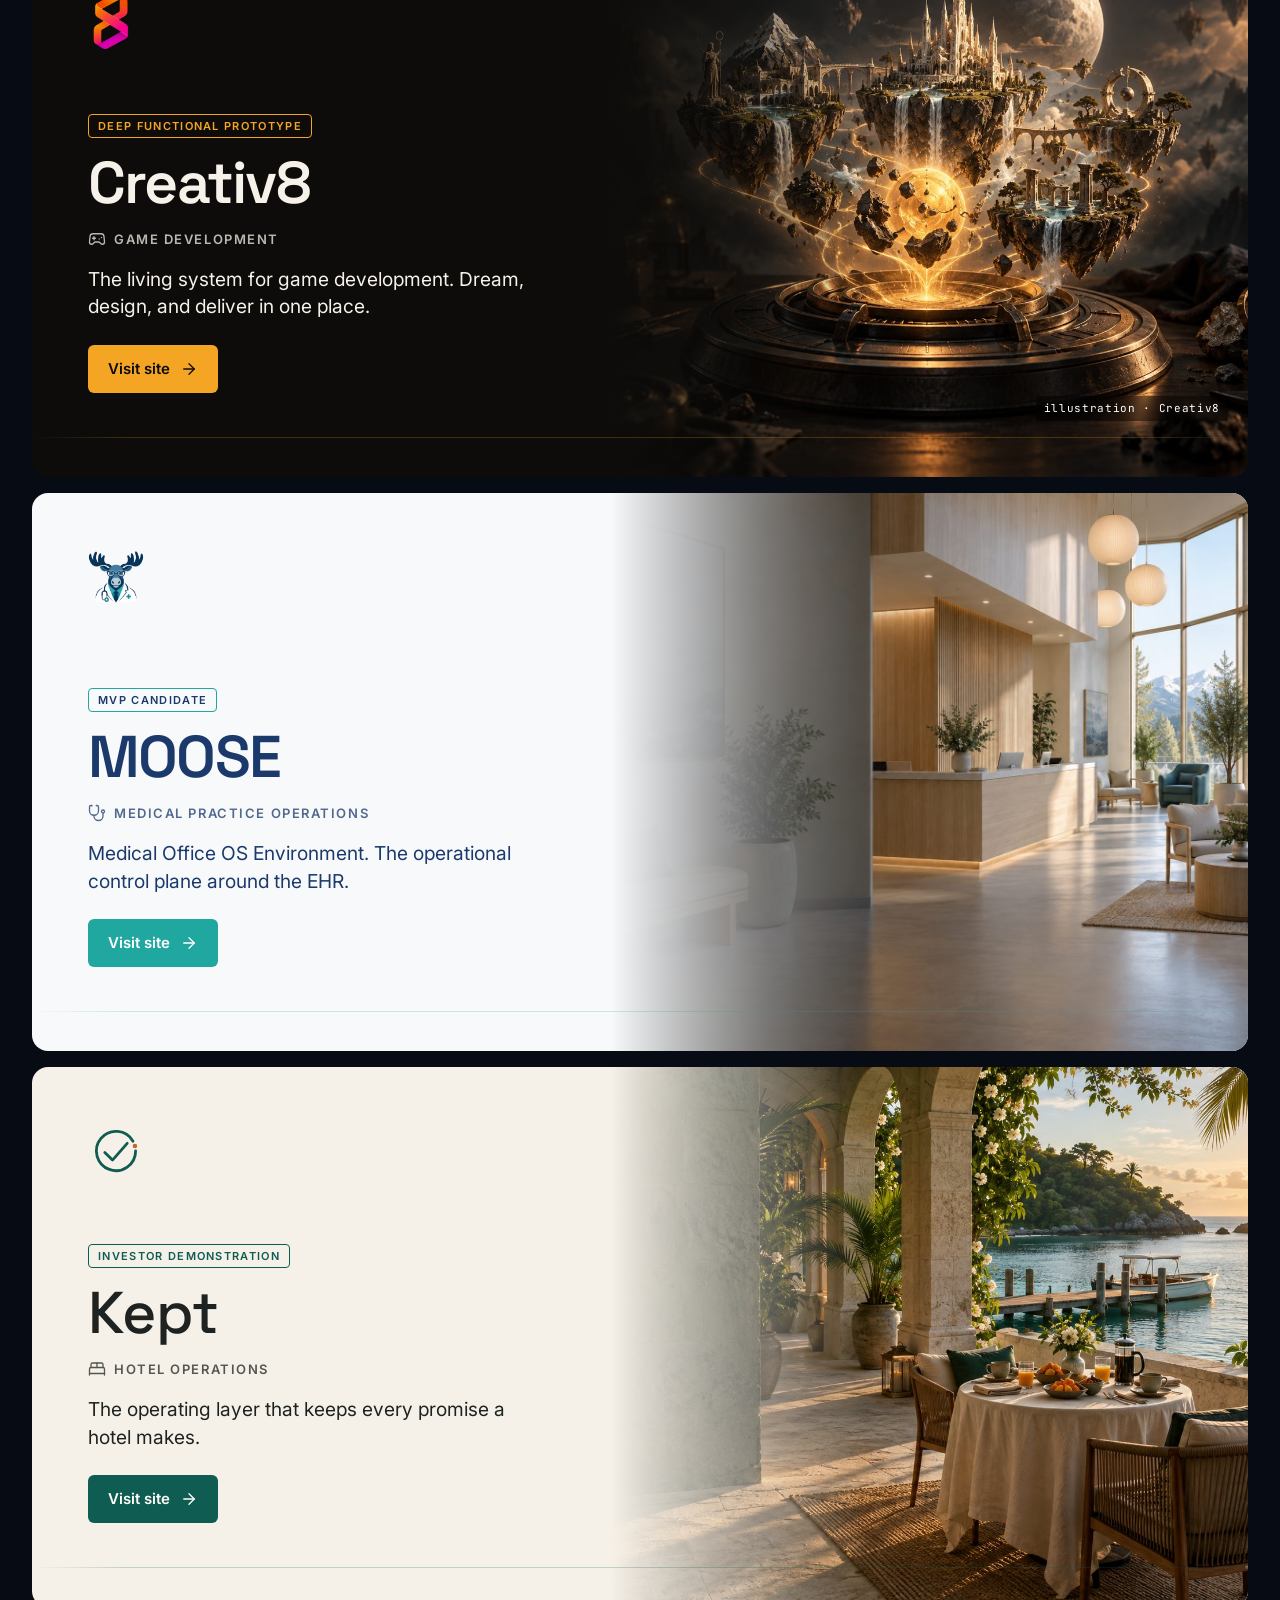
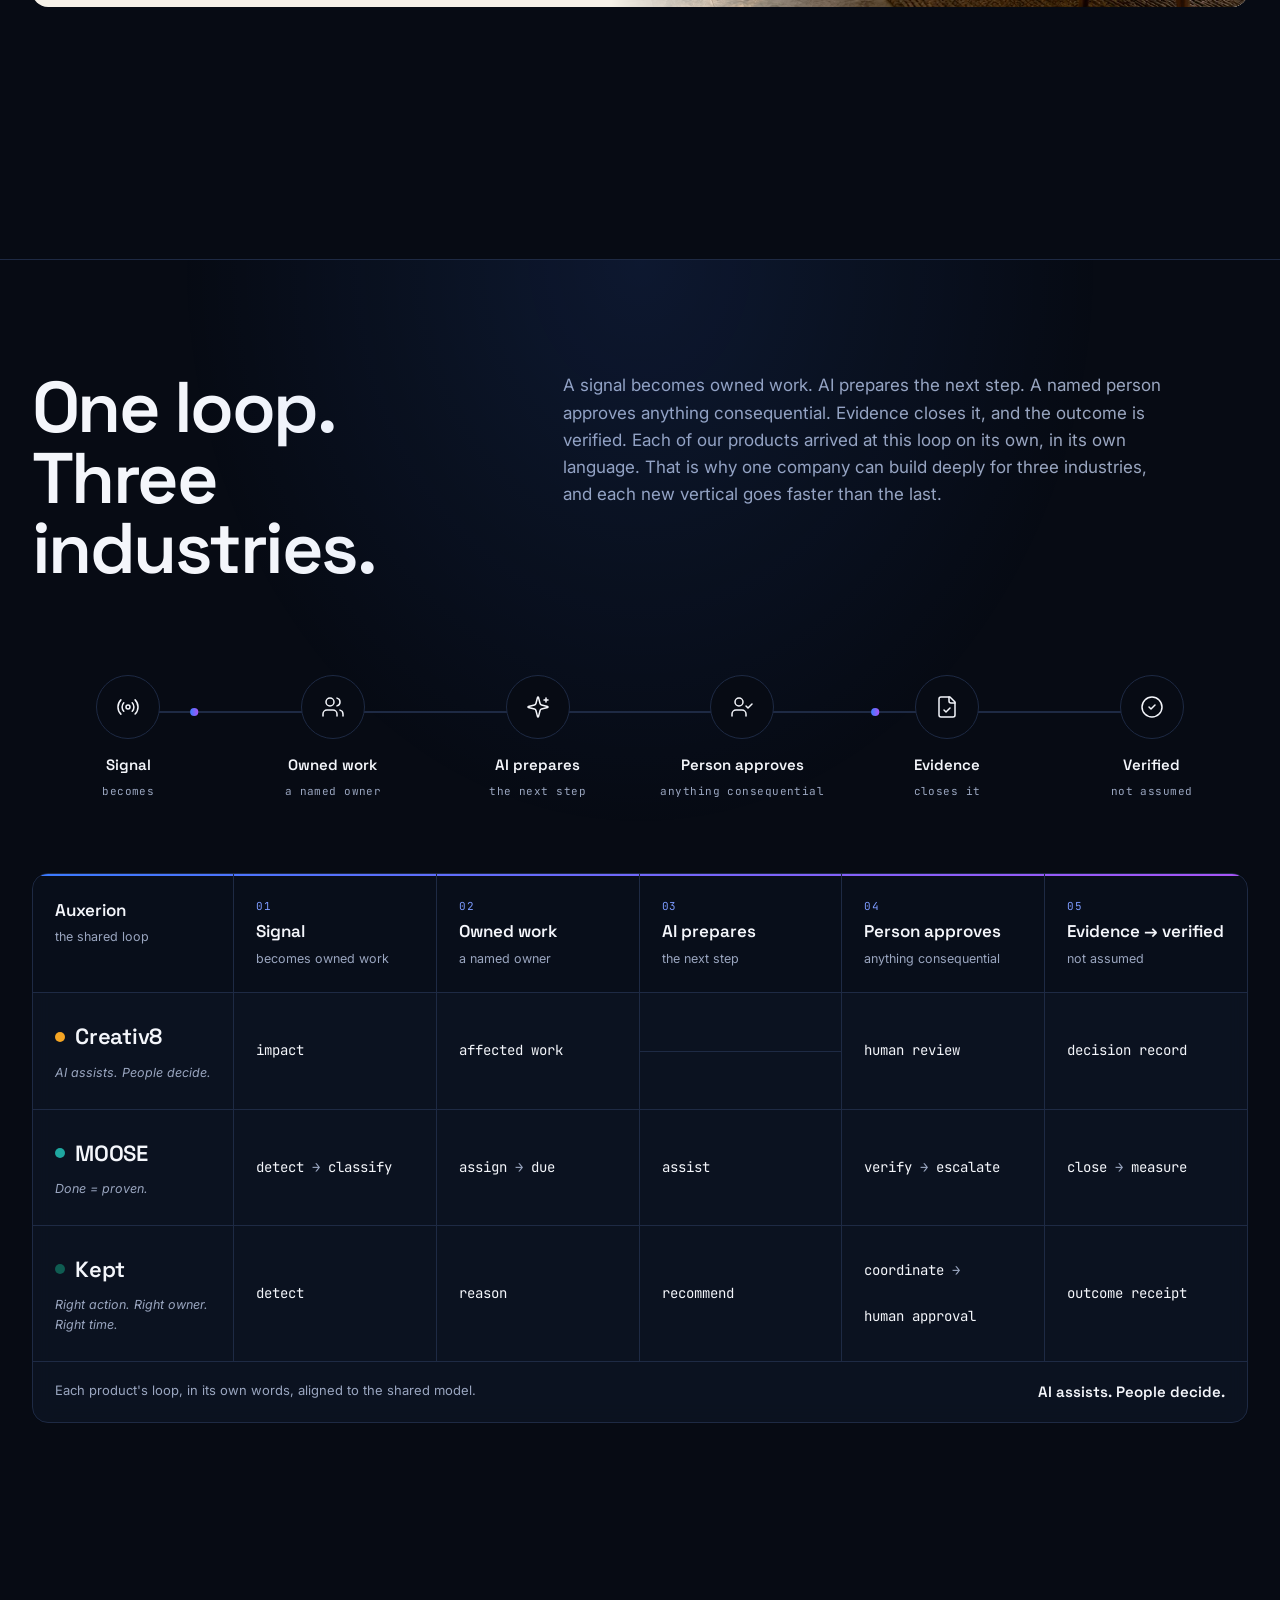
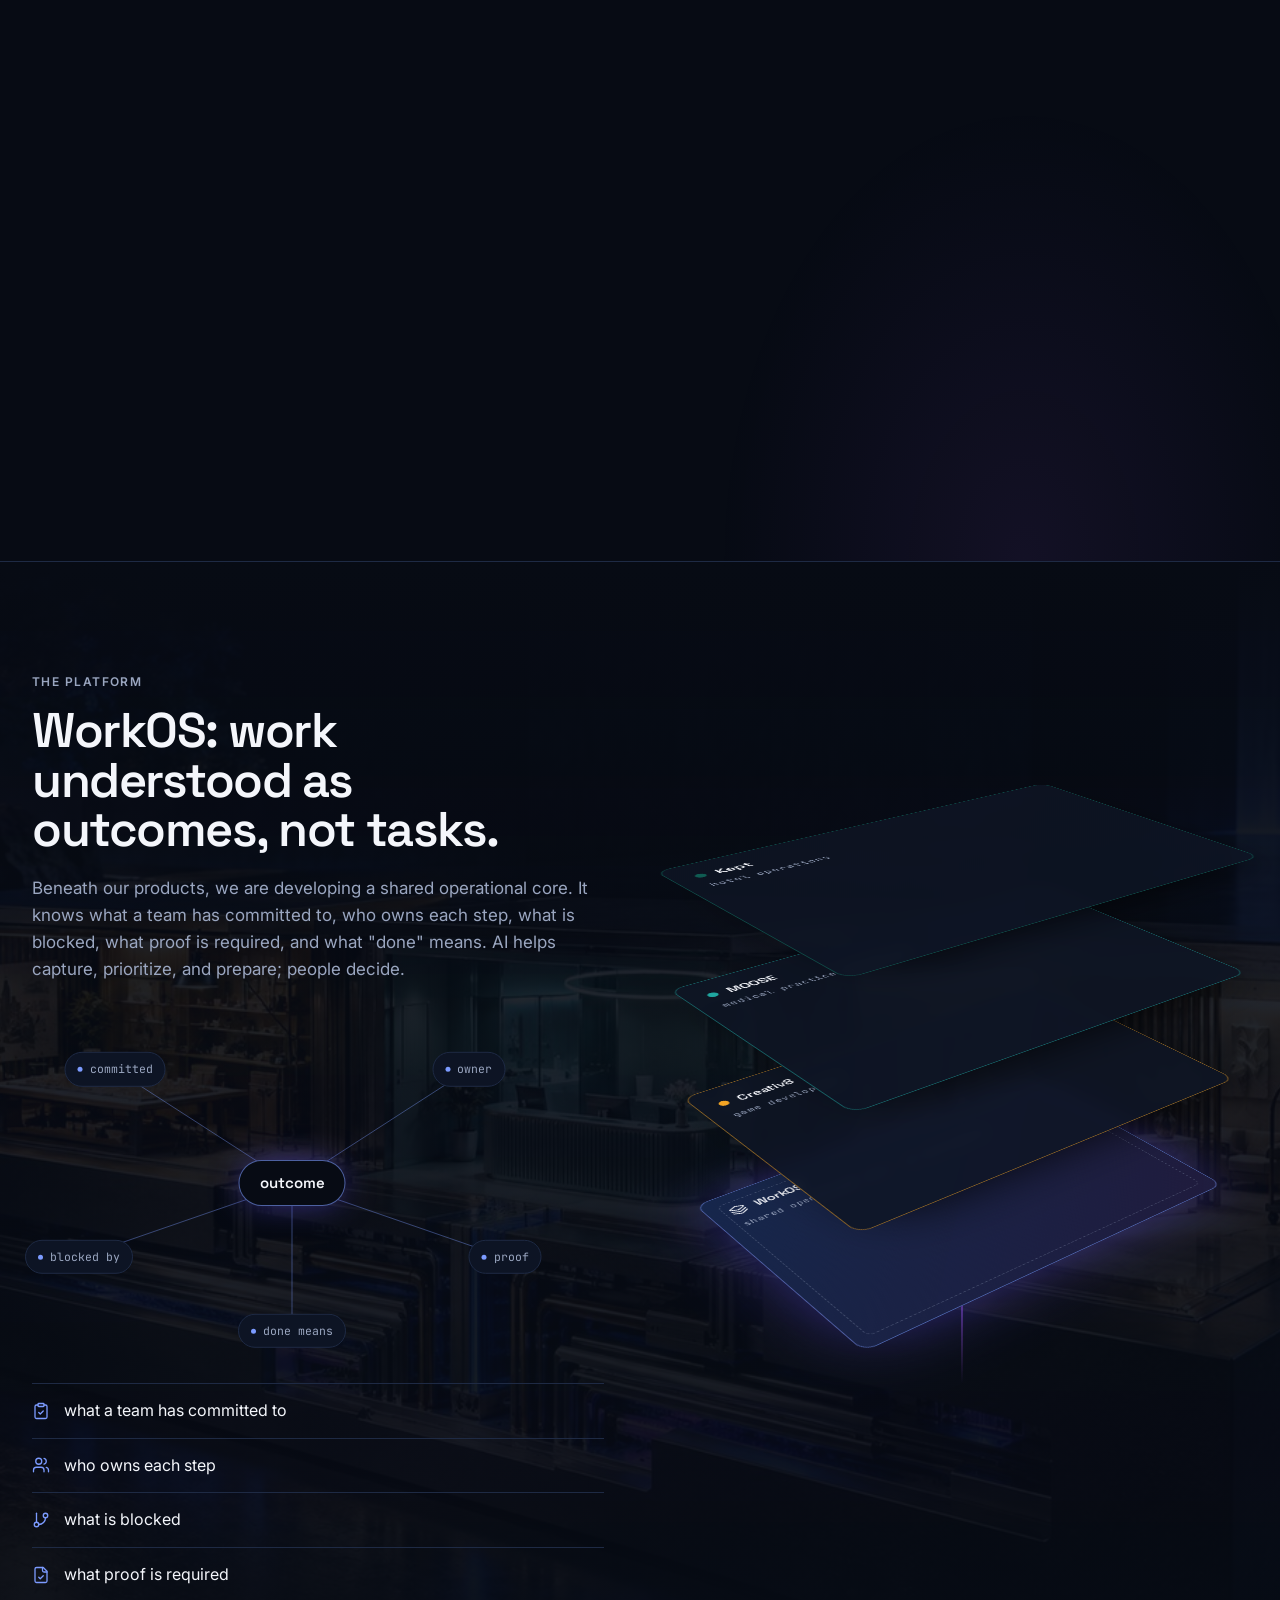
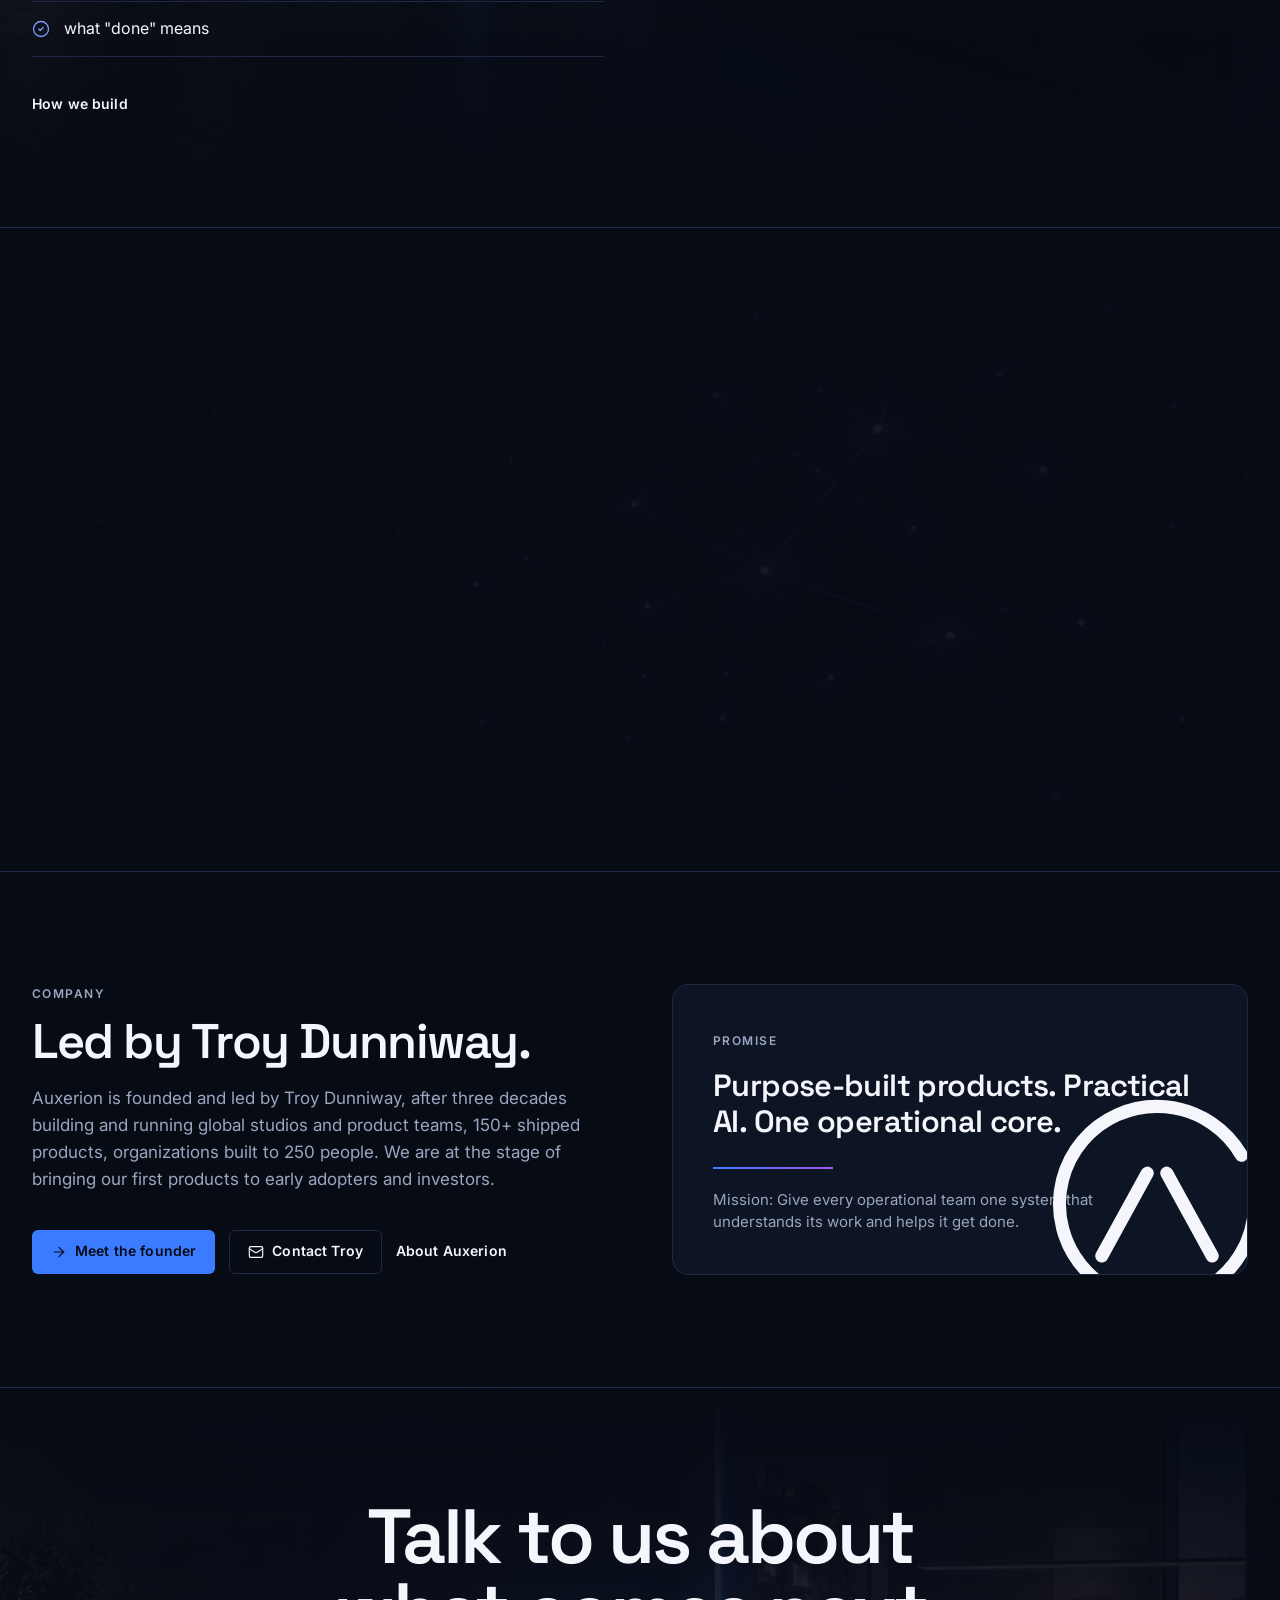
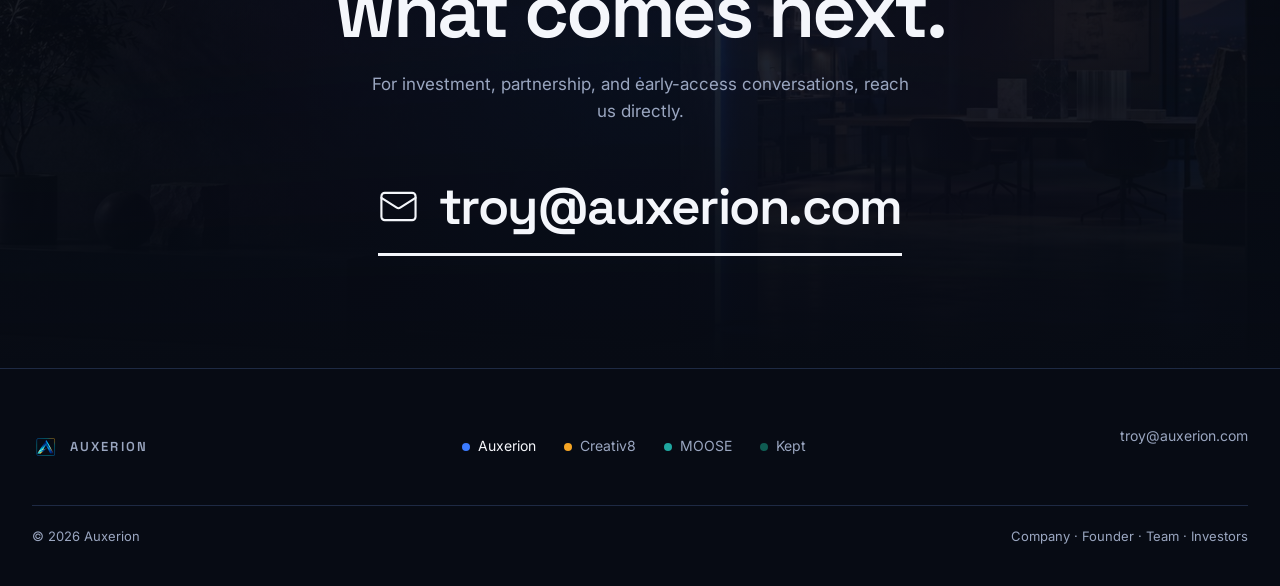
==== commit d3999282: "Add a team page with the four executives New /team page listing Don Goddard, Terrence Hicks, Matthew" ====
--- a/index.html
+++ b/index.html
@@ -60,7 +60,7 @@
 <script src="/familybar.js"></script>
 <header class="site-nav"><span class="progress" aria-hidden="true"></span><div class="wrap">
 <a class="brand" href="/" aria-label="Auxerion home"><img class="ic-mark" src="/assets/logos/auxerion-mark-2026.png" alt="" width="40" height="40" decoding="async"><span>AUXERION</span></a>
-<nav class="links" id="links" aria-label="Primary"><a href="#products">Products</a><a href="#loop">The loop</a><a href="#platform">Platform</a><a href="/company">Company</a><a href="/founder">Founder</a><a href="/investors">Investors</a></nav>
+<nav class="links" id="links" aria-label="Primary"><a href="#products">Products</a><a href="#loop">The loop</a><a href="#platform">Platform</a><a href="/company">Company</a><a href="/founder">Founder</a><a href="/team">Team</a><a href="/investors">Investors</a></nav>
 <a class="btn primary nav-cta" href="/investors">Investor overview</a>
 <button class="menu-btn" aria-expanded="false" aria-controls="links">Menu</button>
 </div></header>
@@ -198,7 +198,7 @@
 <nav class="family" aria-label="Auxerion family"><a href="/" aria-current="true"><span class="dot" style="background:var(--ax)"></span>Auxerion</a><a href="/creativ8"><span class="dot" style="background:var(--c8)"></span>Creativ8</a><a href="/moose"><span class="dot" style="background:var(--mo)"></span>MOOSE</a><a href="/kept"><span class="dot" style="background:var(--ha)"></span>Kept</a></nav>
 <div><a href="mailto:troy@auxerion.com">troy@auxerion.com</a></div>
 </div>
-<div class="bottom"><span>© 2026 Auxerion</span><span><a href="/company">Company</a> · <a href="/founder">Founder</a> · <a href="/investors">Investors</a></span></div>
+<div class="bottom"><span>© 2026 Auxerion</span><span><a href="/company">Company</a> · <a href="/founder">Founder</a> · <a href="/team">Team</a> · <a href="/investors">Investors</a></span></div>
 </div></footer>
 <script src="/family.js"></script>
 <script src="/auxerion/home.js"></script>
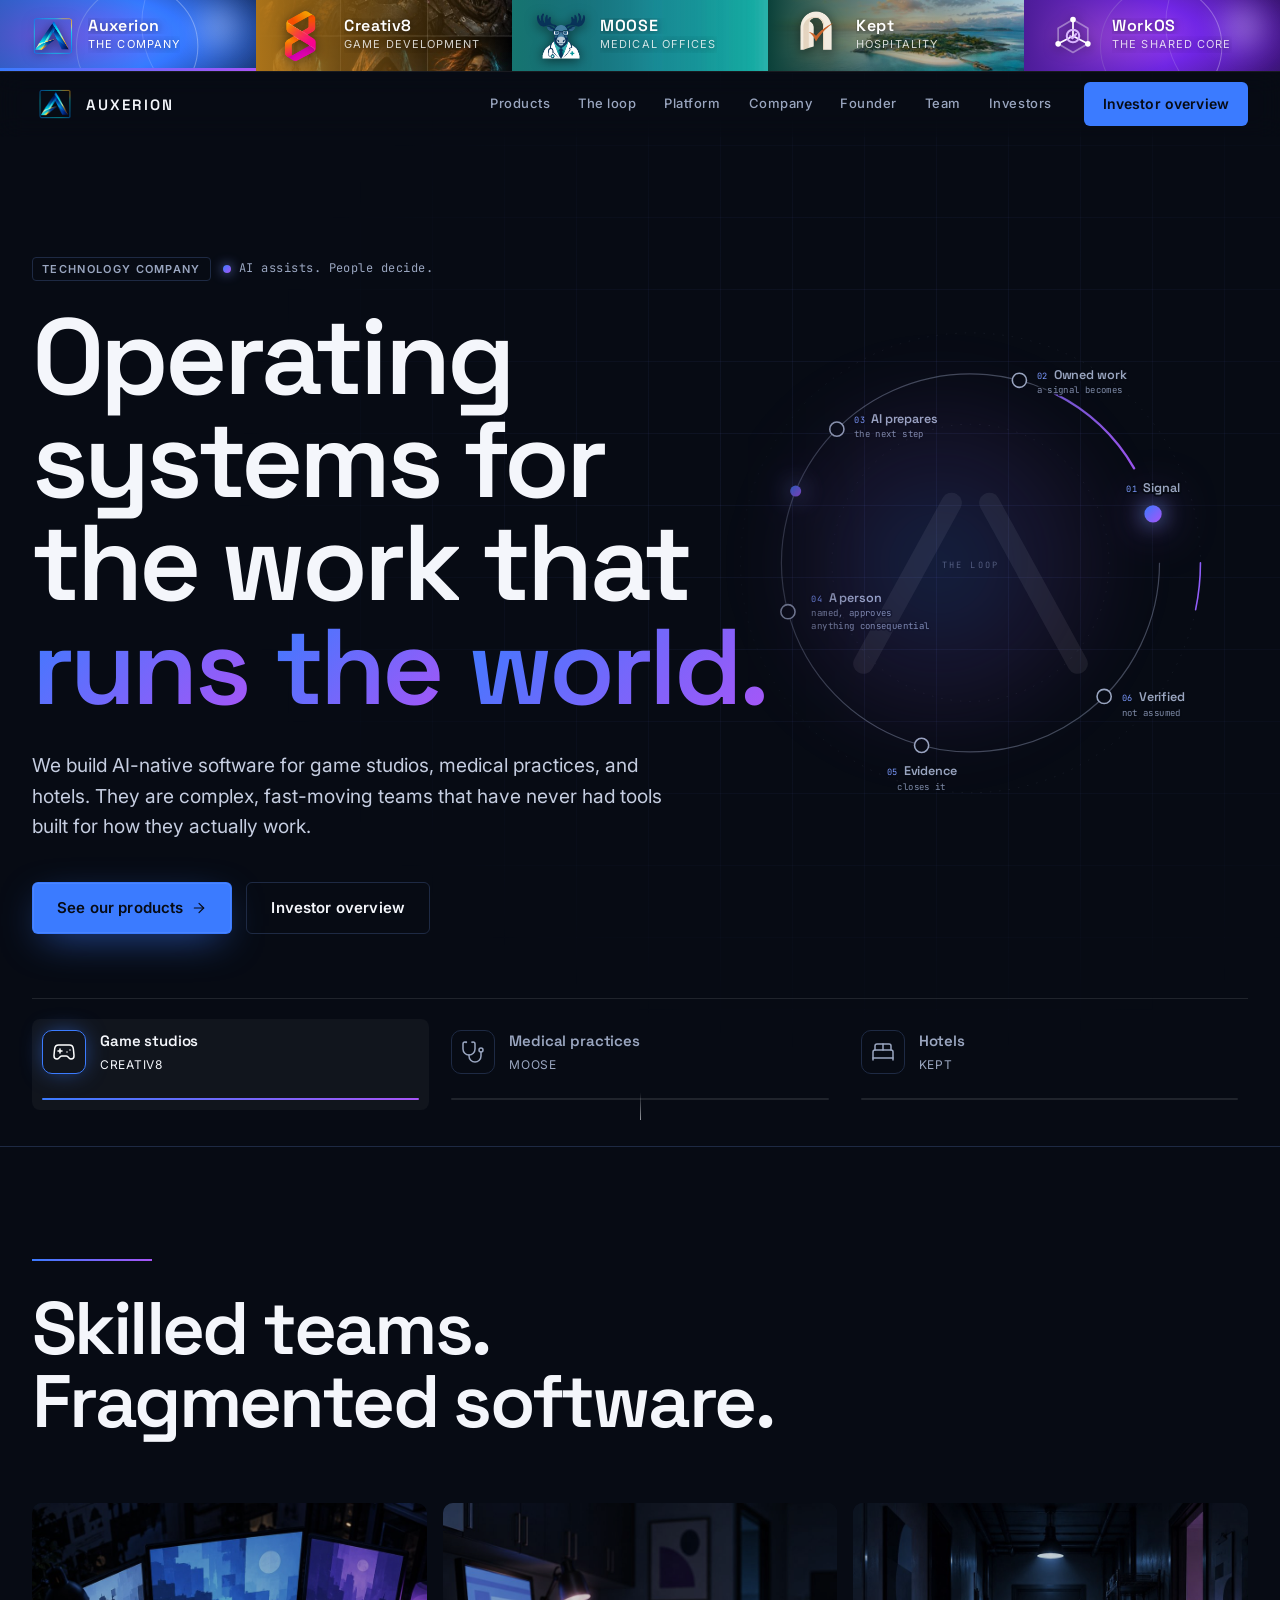
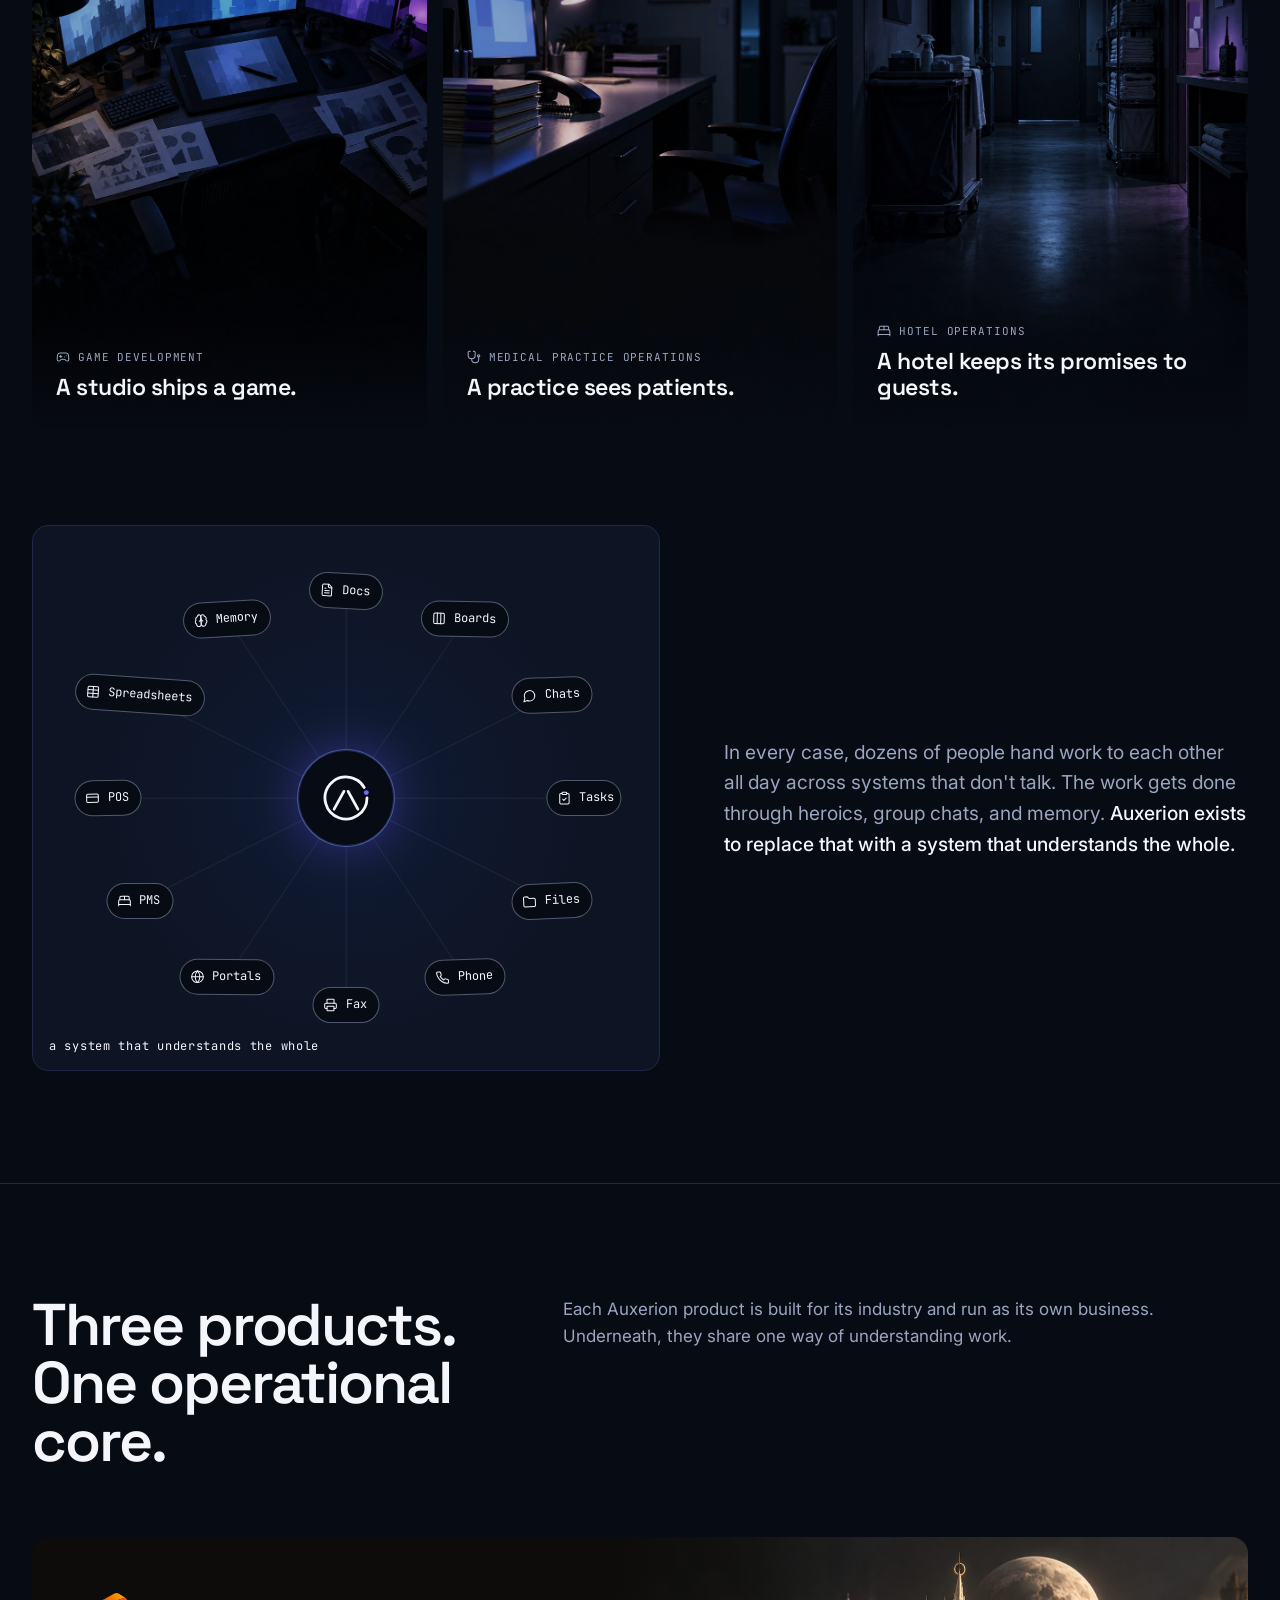
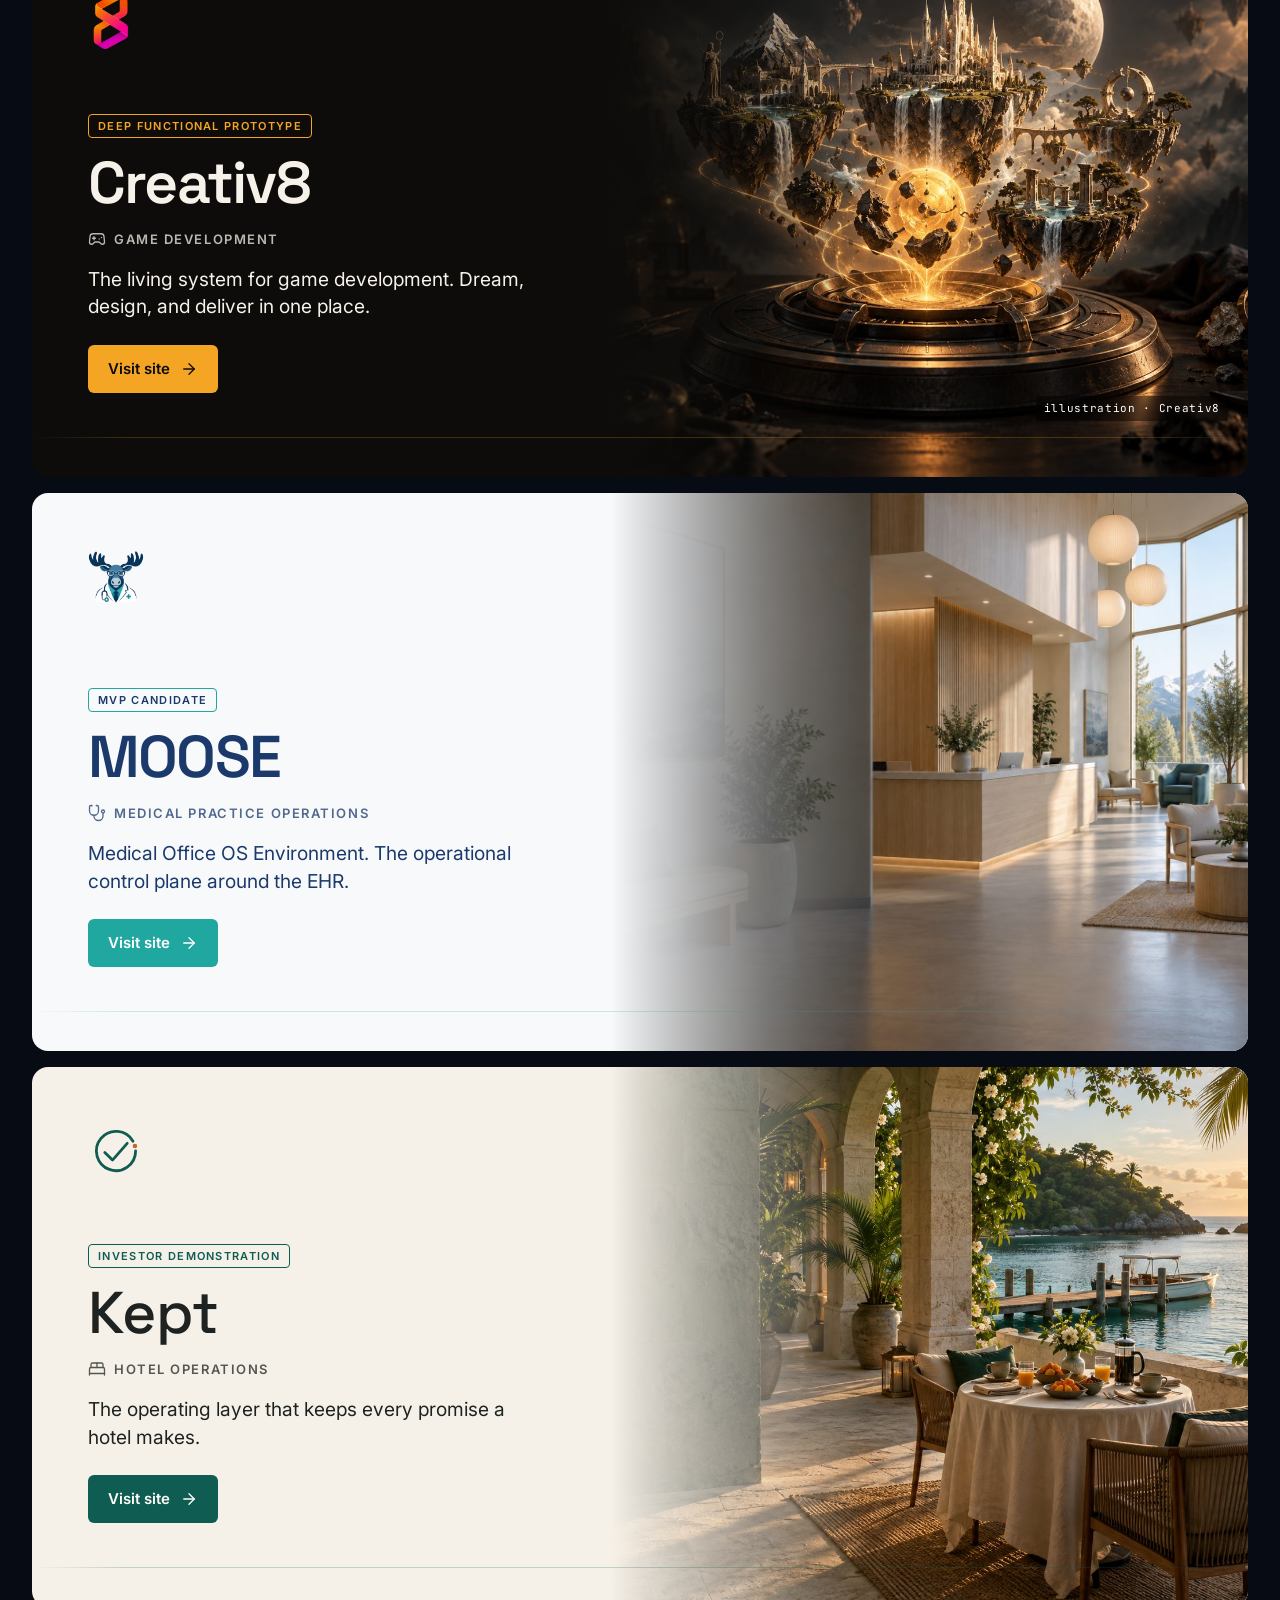
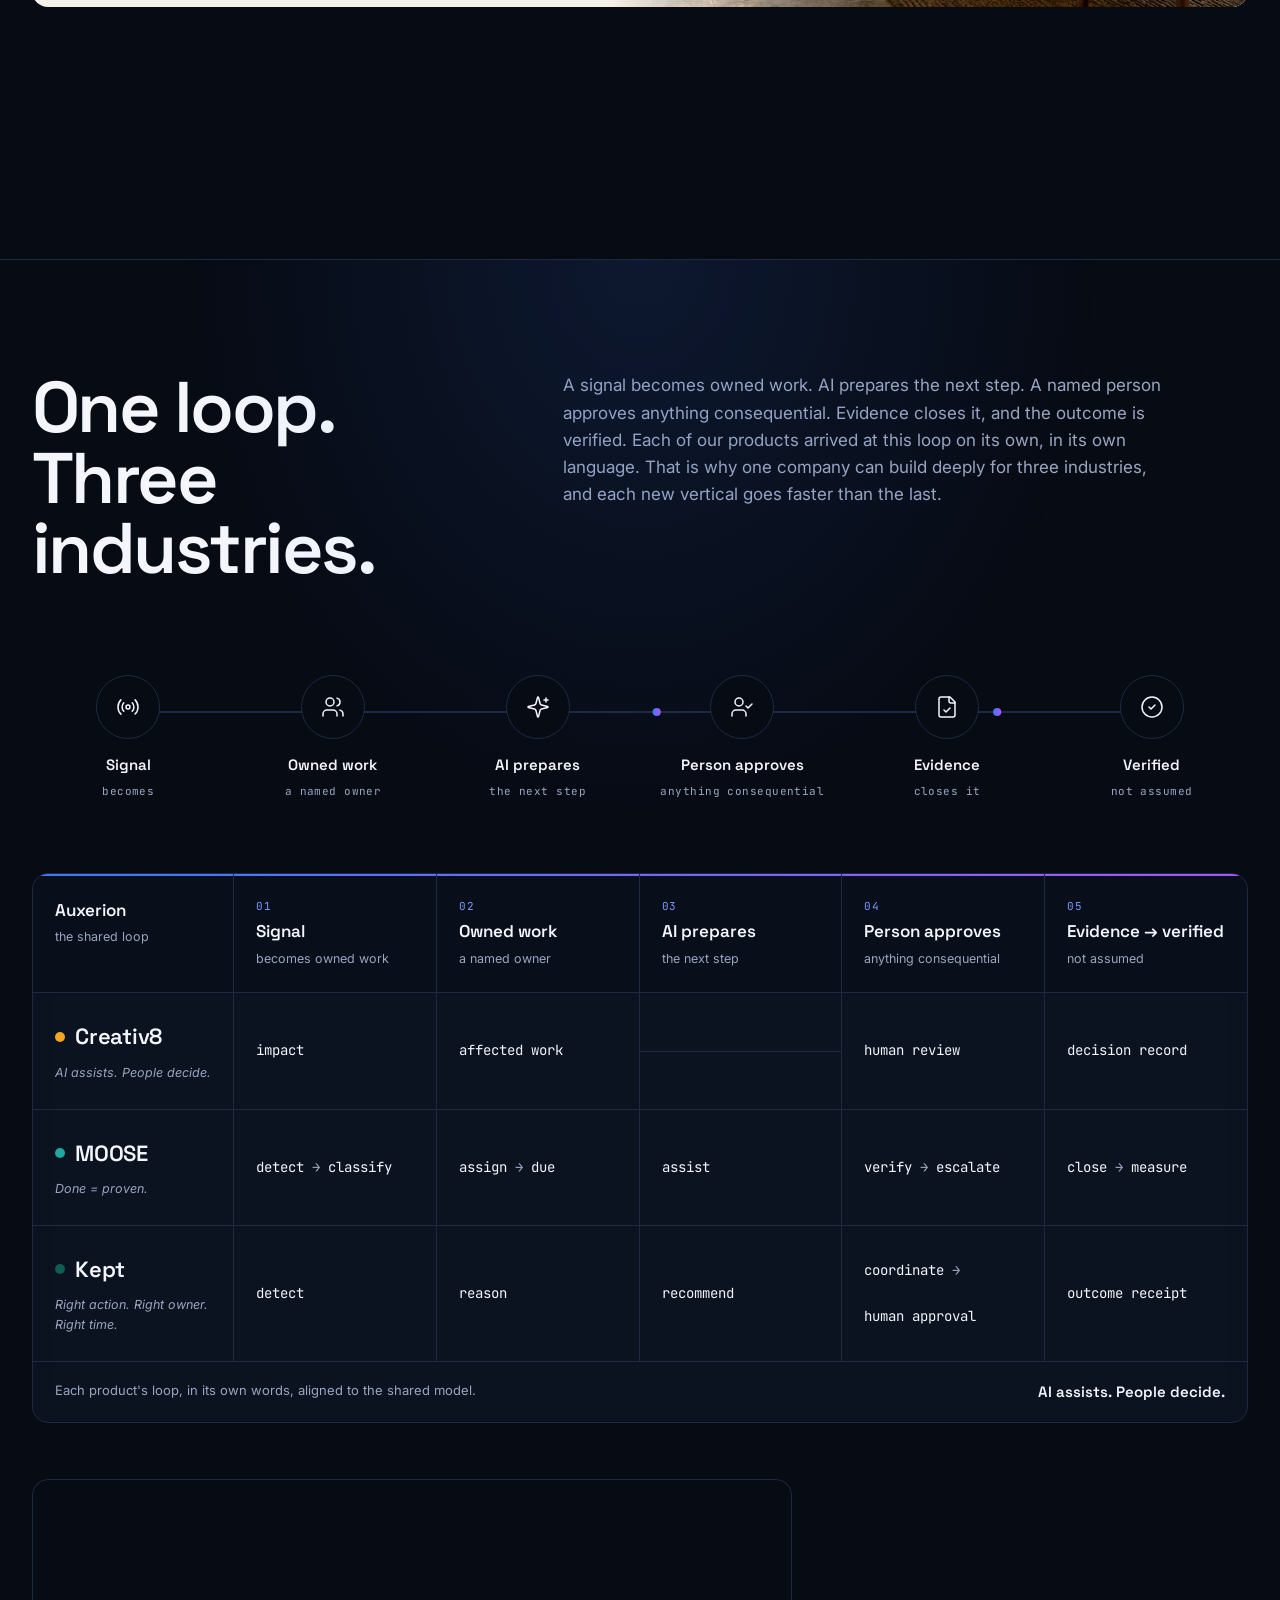
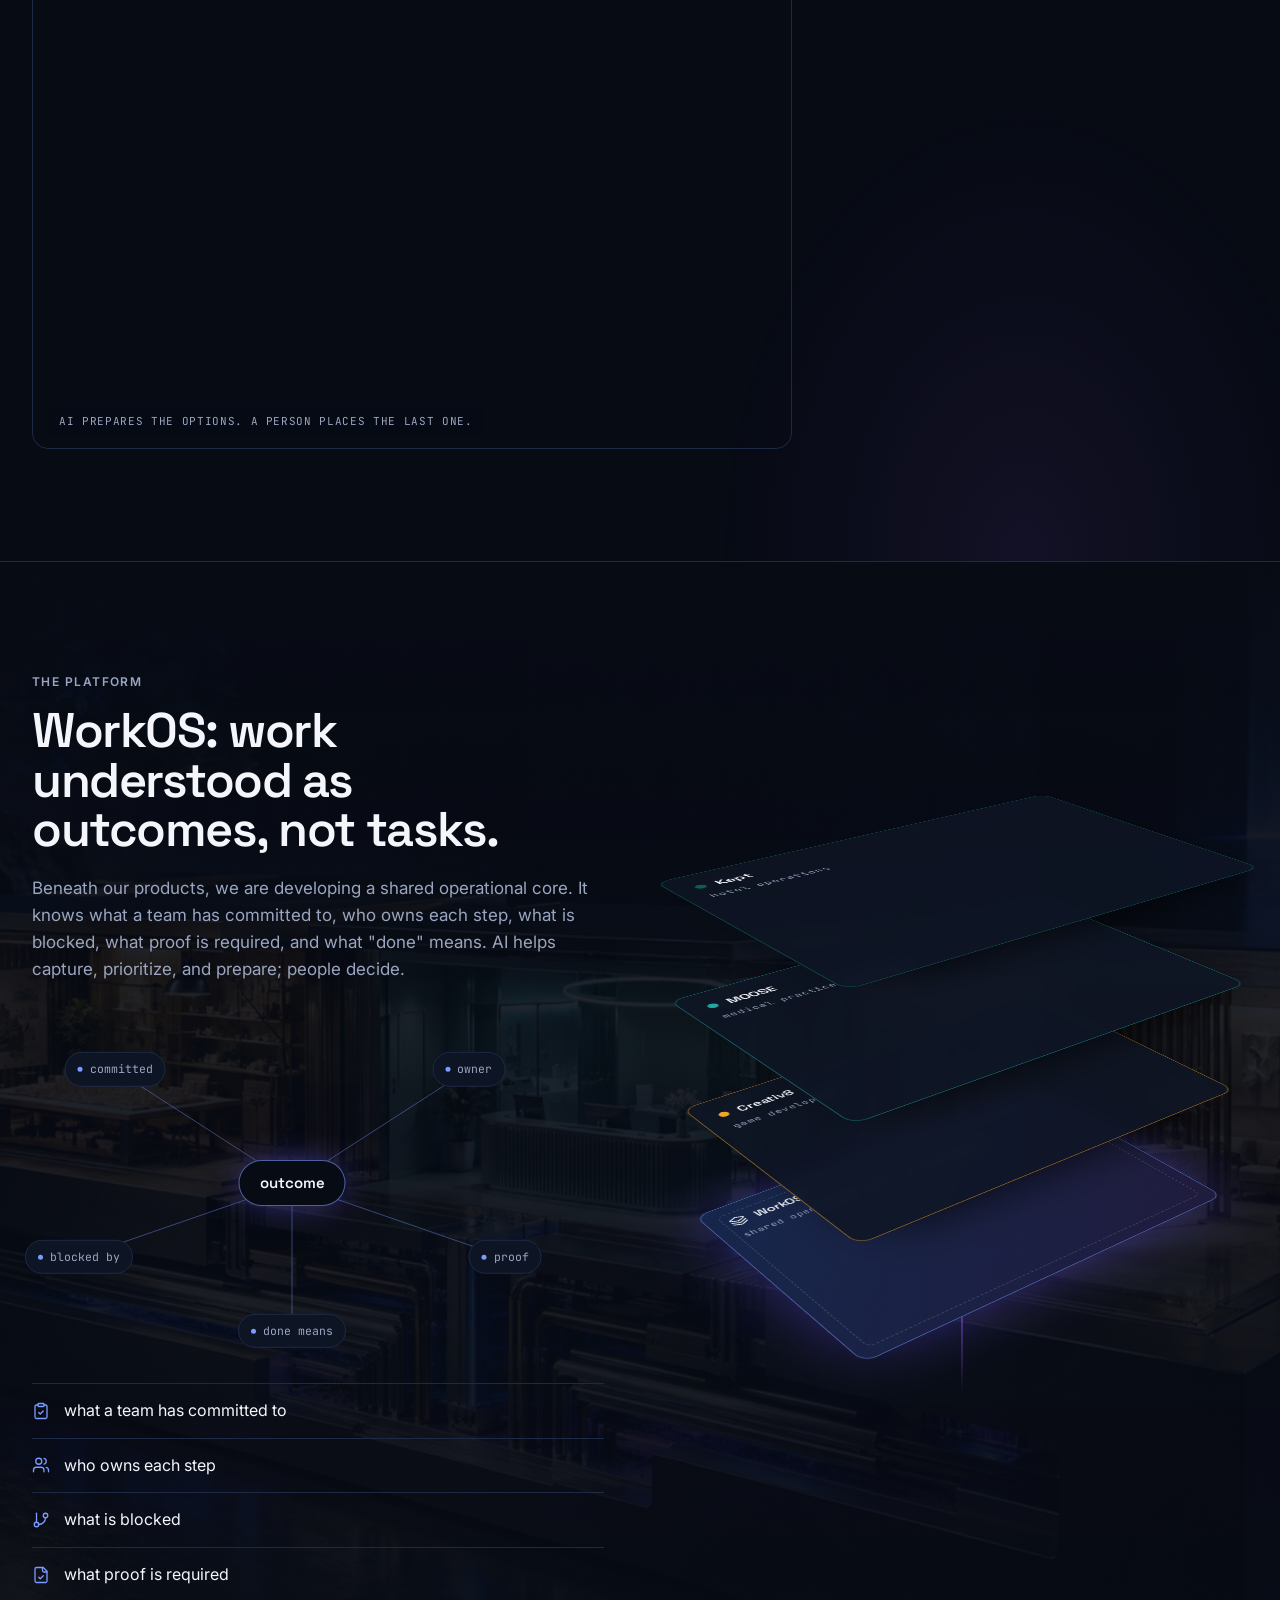
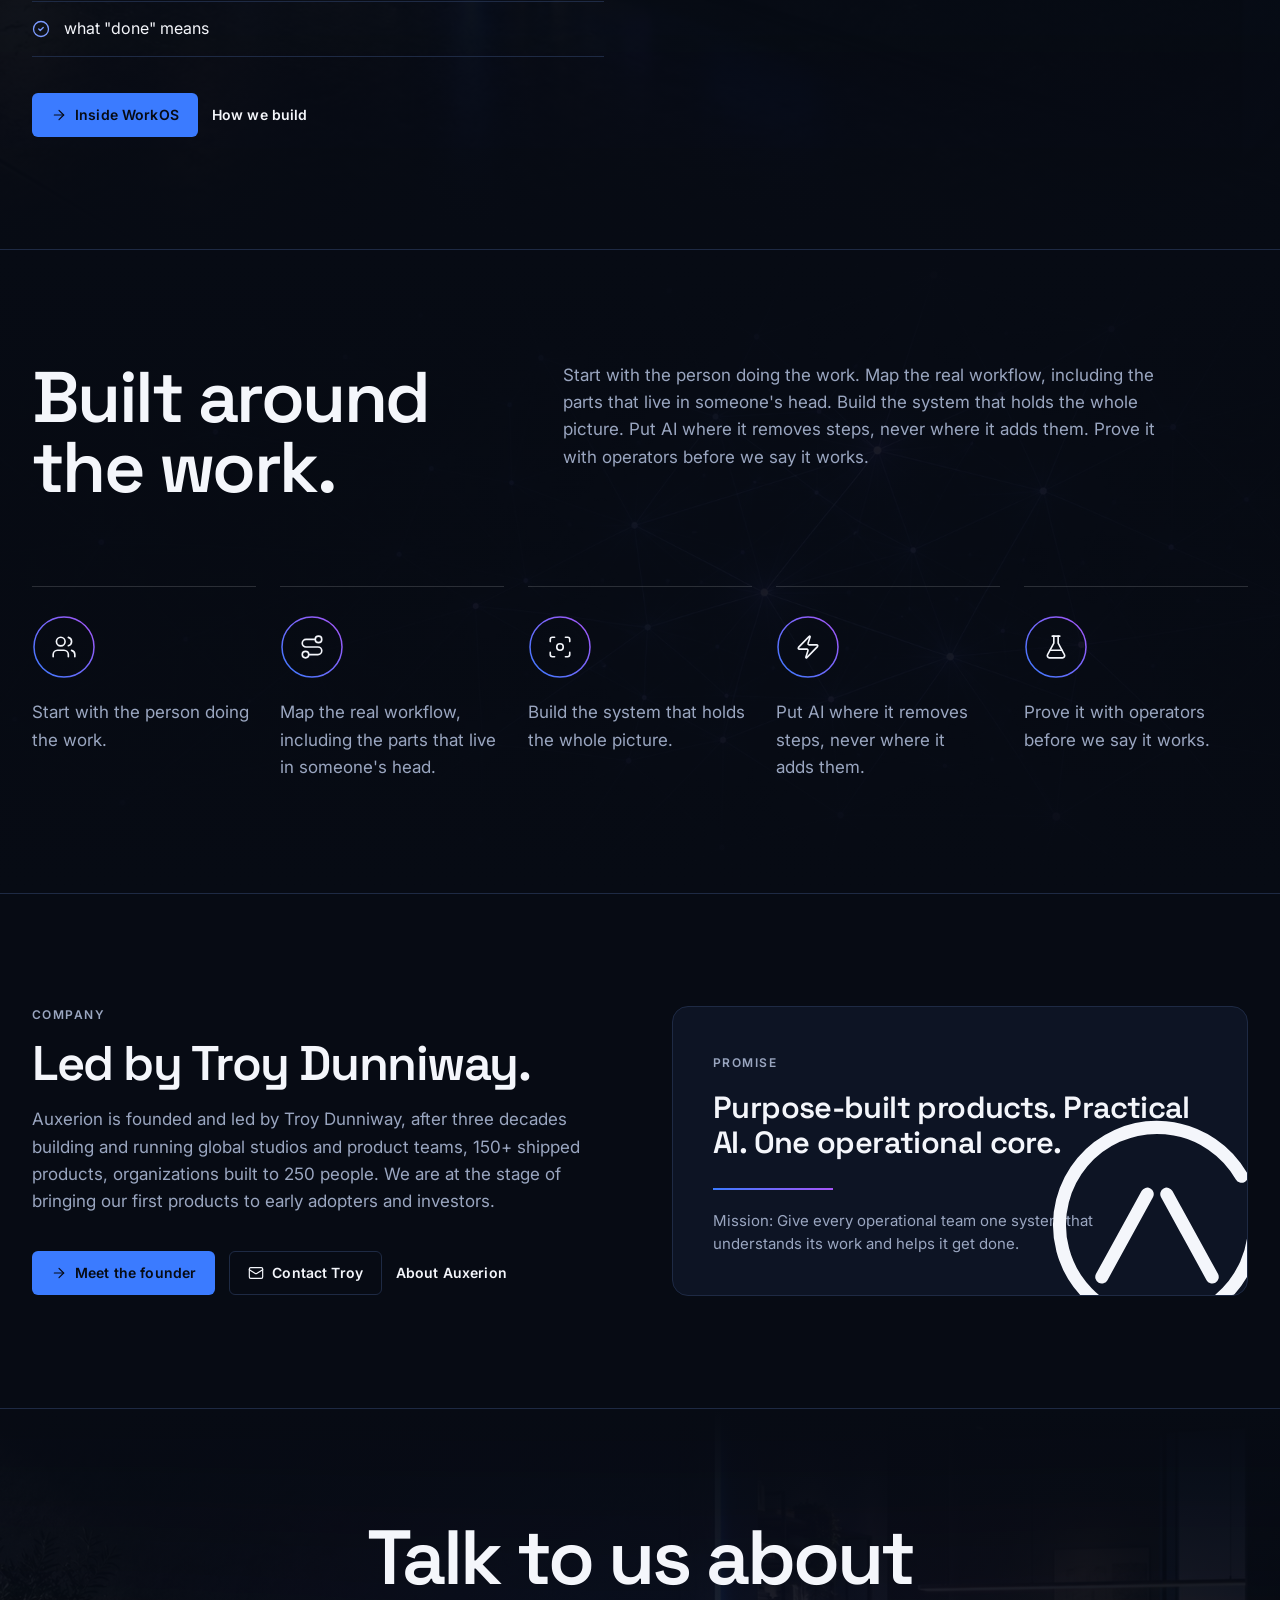
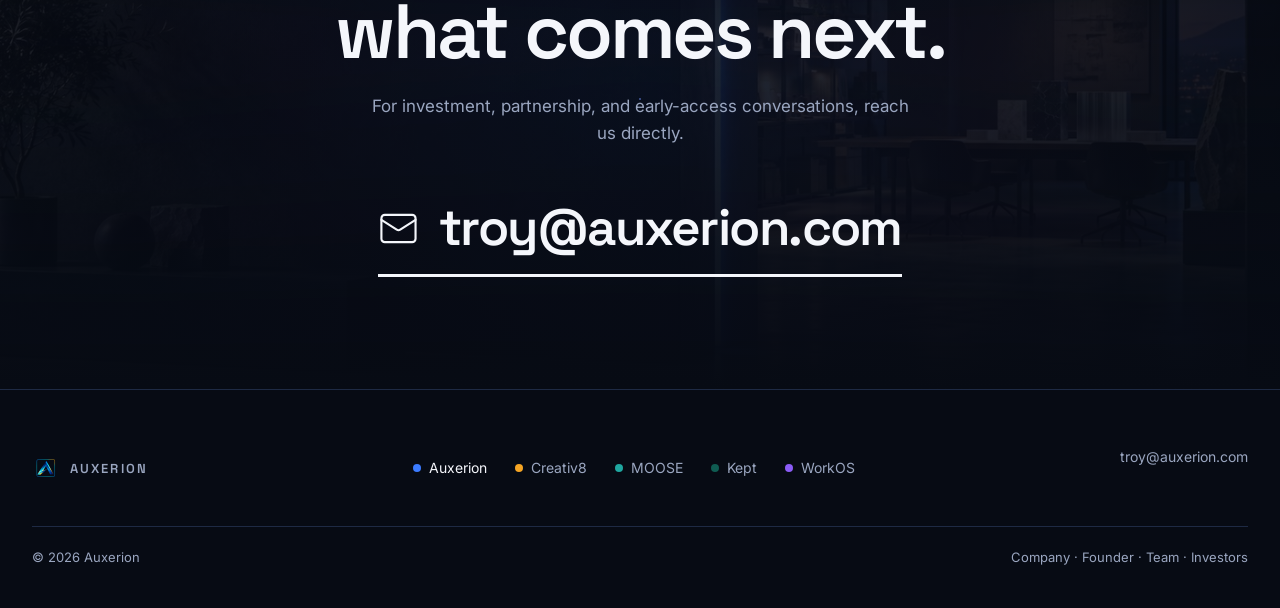
==== commit 3026892b: "Add a WorkOS page and give the platform a place in the family WorkOS is the shared operational core " ====
--- a/index.html
+++ b/index.html
@@ -160,7 +160,7 @@
 <div class="reveal"><span class="label" style="display:block;margin-bottom:16px">The platform</span><h2>WorkOS: work understood as outcomes, not tasks.</h2><p class="lede">Beneath our products, we are developing a shared operational core. It knows what a team has committed to, who owns each step, what is blocked, what proof is required, and what "done" means. AI helps capture, prioritize, and prepare; people decide.</p>
 <div class="wgraph" role="img" aria-label="An outcome carries what a team committed to, who owns each step, what is blocked, what proof is required, and what done means"><span class="wo">outcome</span><span class="wn n1"><i aria-hidden="true"></i>committed</span><span class="wn n2"><i aria-hidden="true"></i>owner</span><span class="wn n3"><i aria-hidden="true"></i>blocked by</span><span class="wn n4"><i aria-hidden="true"></i>proof</span><span class="wn n5"><i aria-hidden="true"></i>done means</span><svg class="wl" viewBox="0 0 100 100" preserveAspectRatio="none" aria-hidden="true"><line x1="50" y1="50" x2="16" y2="16"/><line x1="50" y1="50" x2="84" y2="16"/><line x1="50" y1="50" x2="9" y2="72"/><line x1="50" y1="50" x2="91" y2="72"/><line x1="50" y1="50" x2="50" y2="94"/></svg></div>
 <ul class="knows"><li><svg class="ic"><use href="#i-task"/></svg>what a team has committed to</li><li><svg class="ic"><use href="#i-users"/></svg>who owns each step</li><li><svg class="ic"><use href="#i-branch"/></svg>what is blocked</li><li><svg class="ic"><use href="#i-filecheck"/></svg>what proof is required</li><li><svg class="ic"><use href="#i-check"/></svg>what "done" means</li></ul>
-<div class="actions"><a class="btn text" href="/company">How we build</a></div></div>
+<div class="actions"><a class="btn primary" href="/workos"><svg class="ic"><use href="#i-arrow"/></svg>Inside WorkOS</a><a class="btn text" href="/company">How we build</a></div></div>
 <div class="stack reveal d1" aria-hidden="true"><span class="beam"></span>
 <div class="plate core"><div><b><svg class="ic"><use href="#i-layers"/></svg>WorkOS</b><small>shared operational core · in development</small></div></div>
 <div class="plate p1"><div><b><i style="background:var(--c8)"></i>Creativ8</b><small>game development</small></div></div>
@@ -195,7 +195,7 @@
 <footer><div class="wrap">
 <div class="top">
 <a class="brand" href="/" aria-label="Auxerion"><img class="ic-mark" src="/assets/logos/auxerion-mark-2026.png" alt="" width="24" height="24" decoding="async"><span style="font-size:13px">AUXERION</span></a>
-<nav class="family" aria-label="Auxerion family"><a href="/" aria-current="true"><span class="dot" style="background:var(--ax)"></span>Auxerion</a><a href="/creativ8"><span class="dot" style="background:var(--c8)"></span>Creativ8</a><a href="/moose"><span class="dot" style="background:var(--mo)"></span>MOOSE</a><a href="/kept"><span class="dot" style="background:var(--ha)"></span>Kept</a></nav>
+<nav class="family" aria-label="Auxerion family"><a href="/" aria-current="true"><span class="dot" style="background:var(--ax)"></span>Auxerion</a><a href="/creativ8"><span class="dot" style="background:var(--c8)"></span>Creativ8</a><a href="/moose"><span class="dot" style="background:var(--mo)"></span>MOOSE</a><a href="/kept"><span class="dot" style="background:var(--ha)"></span>Kept</a><a href="/workos"><span class="dot" style="background:var(--wo)"></span>WorkOS</a></nav>
 <div><a href="mailto:troy@auxerion.com">troy@auxerion.com</a></div>
 </div>
 <div class="bottom"><span>© 2026 Auxerion</span><span><a href="/company">Company</a> · <a href="/founder">Founder</a> · <a href="/team">Team</a> · <a href="/investors">Investors</a></span></div>
--- a/family.css
+++ b/family.css
@@ -1,11 +1,12 @@
-/* Auxerion family — one system, four skins. Tokens from auxerion-family-tokens.json v2.2 */
+/* Auxerion family — one system, five skins. Tokens from auxerion-family-tokens.json v2.2 */
 :root{--bg:#070B14;--bg2:#0D1424;--line:#1E2A44;--text:#F4F6FB;--text2:#9AA6C0;--accent:#3B7BFF;--accent2:#A855F7;--on-accent:#070B14;--grad:linear-gradient(135deg,#3B7BFF,#A855F7);
 --display:"Space Grotesk",system-ui,sans-serif;--body:"Inter",system-ui,sans-serif;--mono:"JetBrains Mono",ui-monospace,monospace;
 --r:6px;--rc:10px;--max:1280px;--gutter:32px;--ease:cubic-bezier(.22,1,.36,1);
---ax:#3B7BFF;--c8:#F5A524;--mo:#1FA7A0;--ha:#0F5C52;--ha-on-dark:#3E9C8C;--fambar-h:72px}
+--ax:#3B7BFF;--c8:#F5A524;--mo:#1FA7A0;--ha:#0F5C52;--ha-on-dark:#3E9C8C;--wo:#8B5CF6;--fambar-h:72px}
 body[data-brand="c8"]{--bg:#0D0C0A;--bg2:#171512;--line:#2B2722;--text:#F6F2EA;--text2:#B3A79A;--accent:#F5A524;--accent2:#E85B4B;--on-accent:#0D0C0A;--grad:linear-gradient(135deg,#F5A524,#E85B4B)}
 body[data-brand="mo"]{--bg:#F7F9FB;--bg2:#FFFFFF;--line:#D9E1EA;--text:#1B3A6B;--text2:#5B6B7C;--accent:#0E7A75;--accent2:#1B3A6B;--on-accent:#fff;--mist:#E6F4F3;--grad:linear-gradient(135deg,#1FA7A0,#1B3A6B)}
 body[data-brand="ha"]{--bg:#F6F1E8;--bg2:#FFFDF8;--line:#DDD3C3;--text:#1E2321;--text2:#5F6A66;--accent:#0F5C52;--accent2:#C9642F;--on-accent:#FFFDF8;--night:#0F1A18;--grad:linear-gradient(135deg,#0F5C52,#C9642F);--display:"Fraunces","Space Grotesk",Georgia,serif}
+body[data-brand="wo"]{--bg:#07040F;--bg2:#0E0A1C;--line:#241B40;--text:#F2EEFB;--text2:#9C93BA;--accent:#8B5CF6;--accent2:#E879F9;--on-accent:#0A0713;--grad:linear-gradient(135deg,#8B5CF6,#E879F9)}
 *{box-sizing:border-box}
 html{scroll-behavior:smooth}
 body{margin:0;background:var(--bg);color:var(--text);font-family:var(--body);font-size:18px;line-height:1.6;-webkit-font-smoothing:antialiased;text-rendering:optimizeLegibility}
@@ -27,12 +28,12 @@
 .mono{font-family:var(--mono);font-size:13px;font-variant-numeric:tabular-nums}
 :focus-visible{outline:2px solid var(--accent);outline-offset:2px}
 /* family bar */
-.fambar{display:grid;grid-template-columns:repeat(4,minmax(0,1fr));height:var(--fambar-h);background:#05070D;border-bottom:1px solid rgba(255,255,255,.08)}
+.fambar{display:grid;grid-template-columns:repeat(5,minmax(0,1fr));height:var(--fambar-h);background:#05070D;border-bottom:1px solid rgba(255,255,255,.08)}
 .ft{position:relative;display:flex;align-items:center;gap:14px;padding:0 24px;overflow:hidden;color:#fff;text-decoration:none;isolation:isolate;min-height:44px}
 .ft .mk{flex:0 0 auto;width:50px;height:50px;object-fit:contain;filter:drop-shadow(0 2px 6px rgba(0,0,0,.55));transition:transform .5s var(--ease)}
 .ft:hover .mk{transform:scale(1.06)}
 .ft .bg,.ft .ax{position:absolute;inset:0;width:100%;height:100%;object-fit:cover;z-index:-2;transform:scale(1.02);transition:transform 1.2s var(--ease),filter .6s;filter:saturate(1.1)}
-.ft .ax{background:radial-gradient(120% 140% at 15% 50%,var(--c2) 0%,var(--c) 45%,#070B14 100%)}
+.ft .ax{background:radial-gradient(120% 140% at 15% 50%,var(--c2) 0%,var(--c) 45%,var(--c3,#070B14) 100%)}
 .ft .ax i{position:absolute;border-radius:50%;border:1px solid rgba(255,255,255,.35);inset:-20% auto auto 30%;width:120px;height:120px}
 .ft .ax i:nth-child(2){inset:auto auto -60% 55%;width:180px;height:180px;border-color:rgba(255,255,255,.2)}
 .ft .ax i:nth-child(3){inset:10% 8% auto auto;width:40px;height:40px;background:rgba(255,255,255,.35);border:0;filter:blur(14px)}
@@ -48,11 +49,12 @@
 .ft.on .tx small{color:#fff}
 .ft:focus-visible{outline:2px solid #fff;outline-offset:-4px}
 /* below ~1000px the subtitle no longer fits beside a full-size mark: drop it, keep the mark large */
-@media(max-width:1000px){.ft{padding:0 18px}.ft .tx small{display:none}}
-@media(max-width:760px){:root{--fambar-h:56px}.ft{padding:0 12px;gap:9px}.ft .mk{width:34px;height:34px}.ft .tx b{font-size:14px}}
-@media(max-width:560px){.ft{padding:0 8px;gap:7px}.ft .mk{width:30px;height:30px}.ft .tx b{font-size:12px;letter-spacing:.02em}}
+@media(max-width:1240px){.ft{padding:0 16px;gap:11px}.ft .tx small{display:none}}
+@media(max-width:1000px){.ft{padding:0 12px;gap:9px}.ft .mk{width:40px;height:40px}.ft .tx b{font-size:14px}}
+@media(max-width:760px){:root{--fambar-h:56px}.ft{padding:0 8px;gap:7px}.ft .mk{width:30px;height:30px}.ft .tx b{font-size:12px;letter-spacing:.02em}}
+@media(max-width:560px){.ft{justify-content:center;padding:0 6px;gap:0}.ft .mk{width:28px;height:28px}.ft .tx{position:absolute;width:1px;height:1px;margin:-1px;padding:0;overflow:hidden;clip-path:inset(50%);white-space:nowrap;border:0}}
 /* too narrow for logo + name: show the mark alone, keep the name for screen readers */
-@media(max-width:440px){.ft{justify-content:center;padding:0 6px;gap:0}.ft .mk{width:34px;height:34px}.ft .tx{position:absolute;width:1px;height:1px;margin:-1px;padding:0;overflow:hidden;clip-path:inset(50%);white-space:nowrap;border:0}}
+@media(max-width:440px){.ft .mk{width:24px;height:24px}}
 /* nav */
 .site-nav{position:sticky;top:0;z-index:20;background:color-mix(in srgb,var(--bg) 86%,transparent);backdrop-filter:blur(12px);-webkit-backdrop-filter:blur(12px);border-bottom:1px solid var(--line)}
 .site-nav .wrap{height:64px;display:flex;align-items:center;gap:32px}
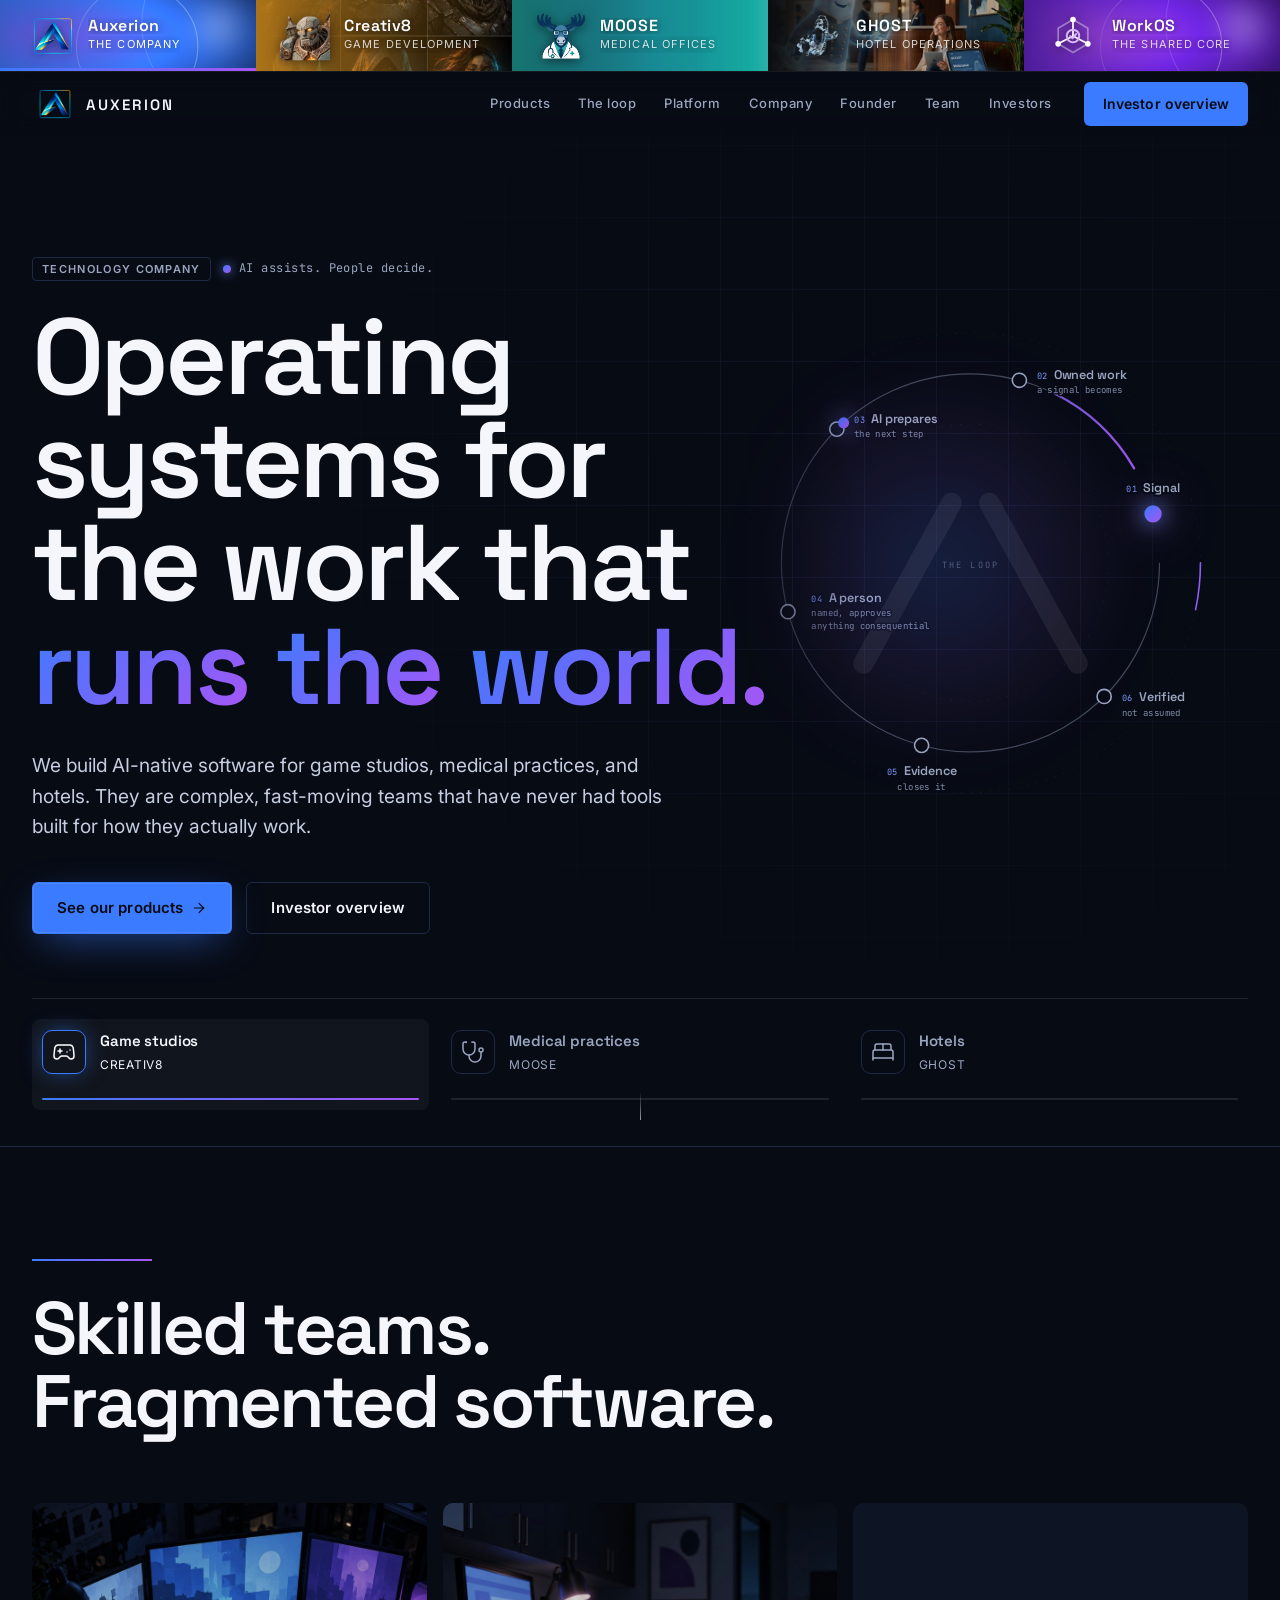
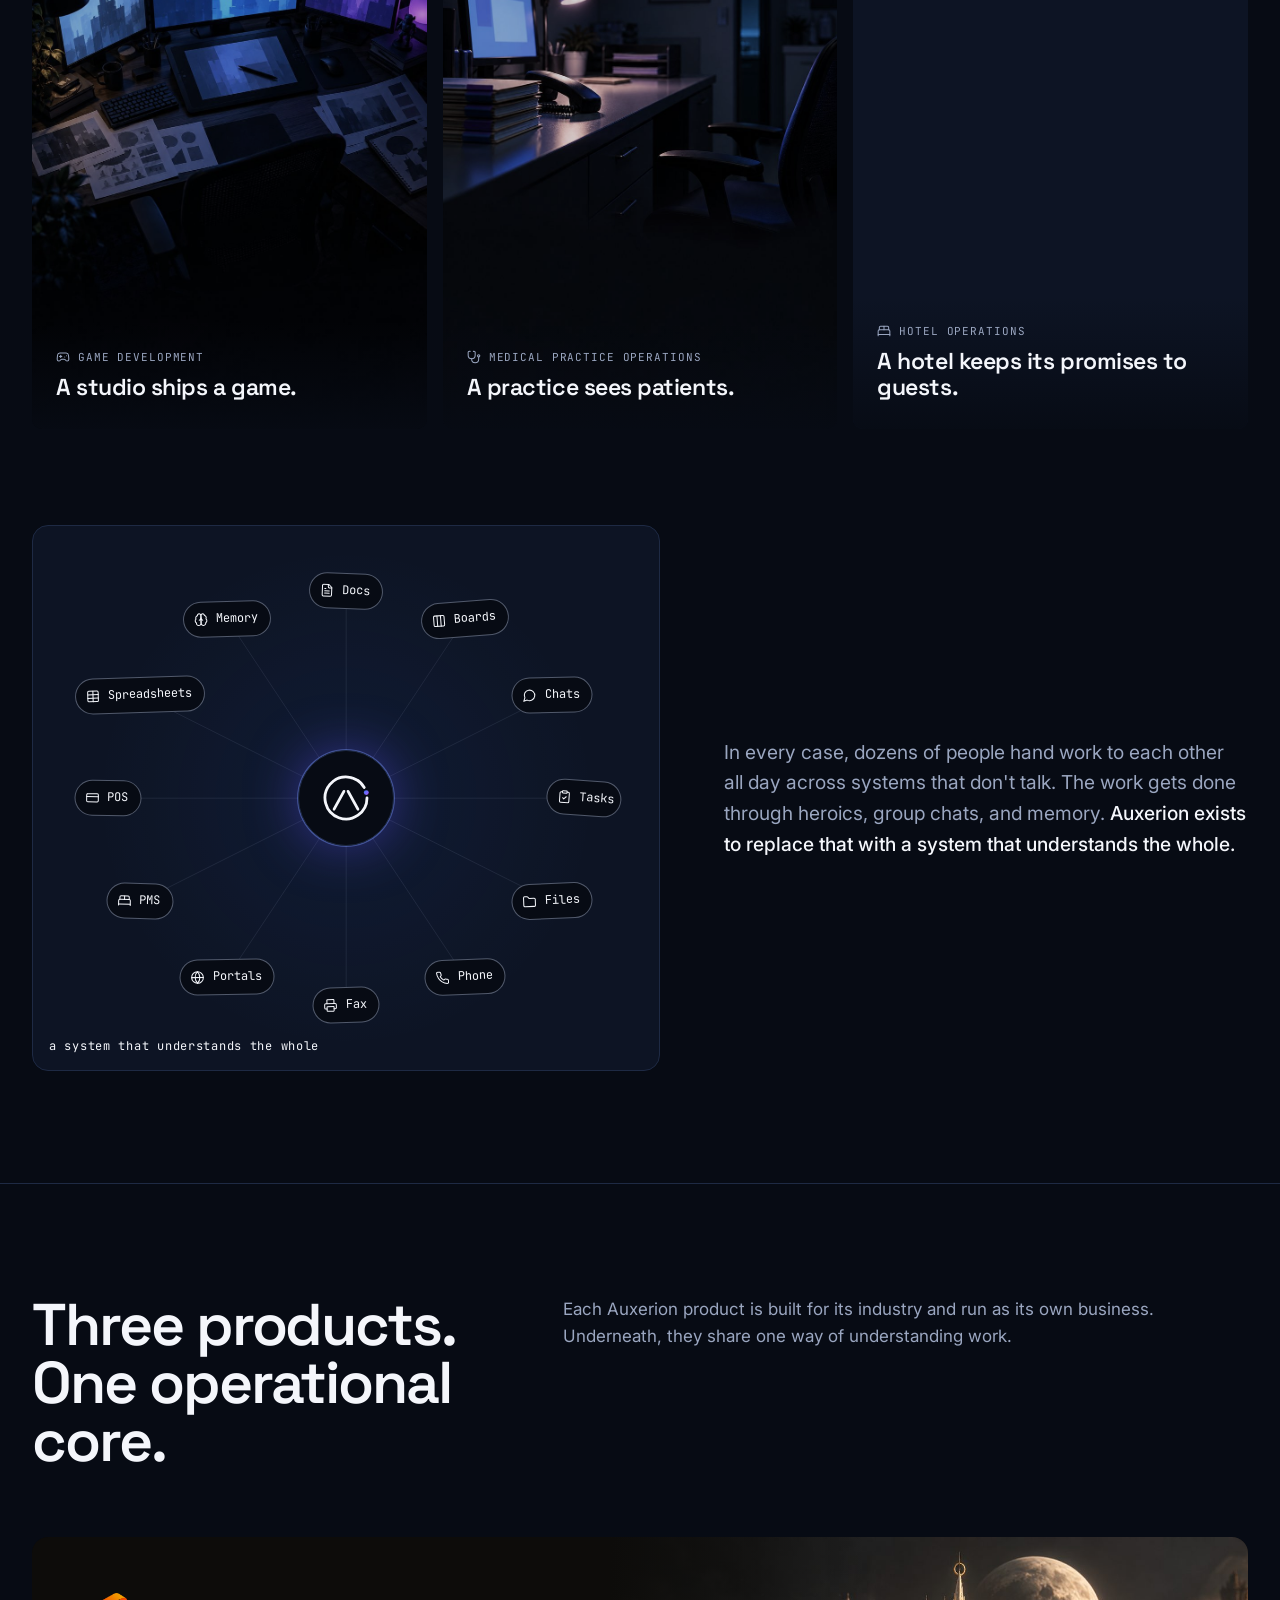
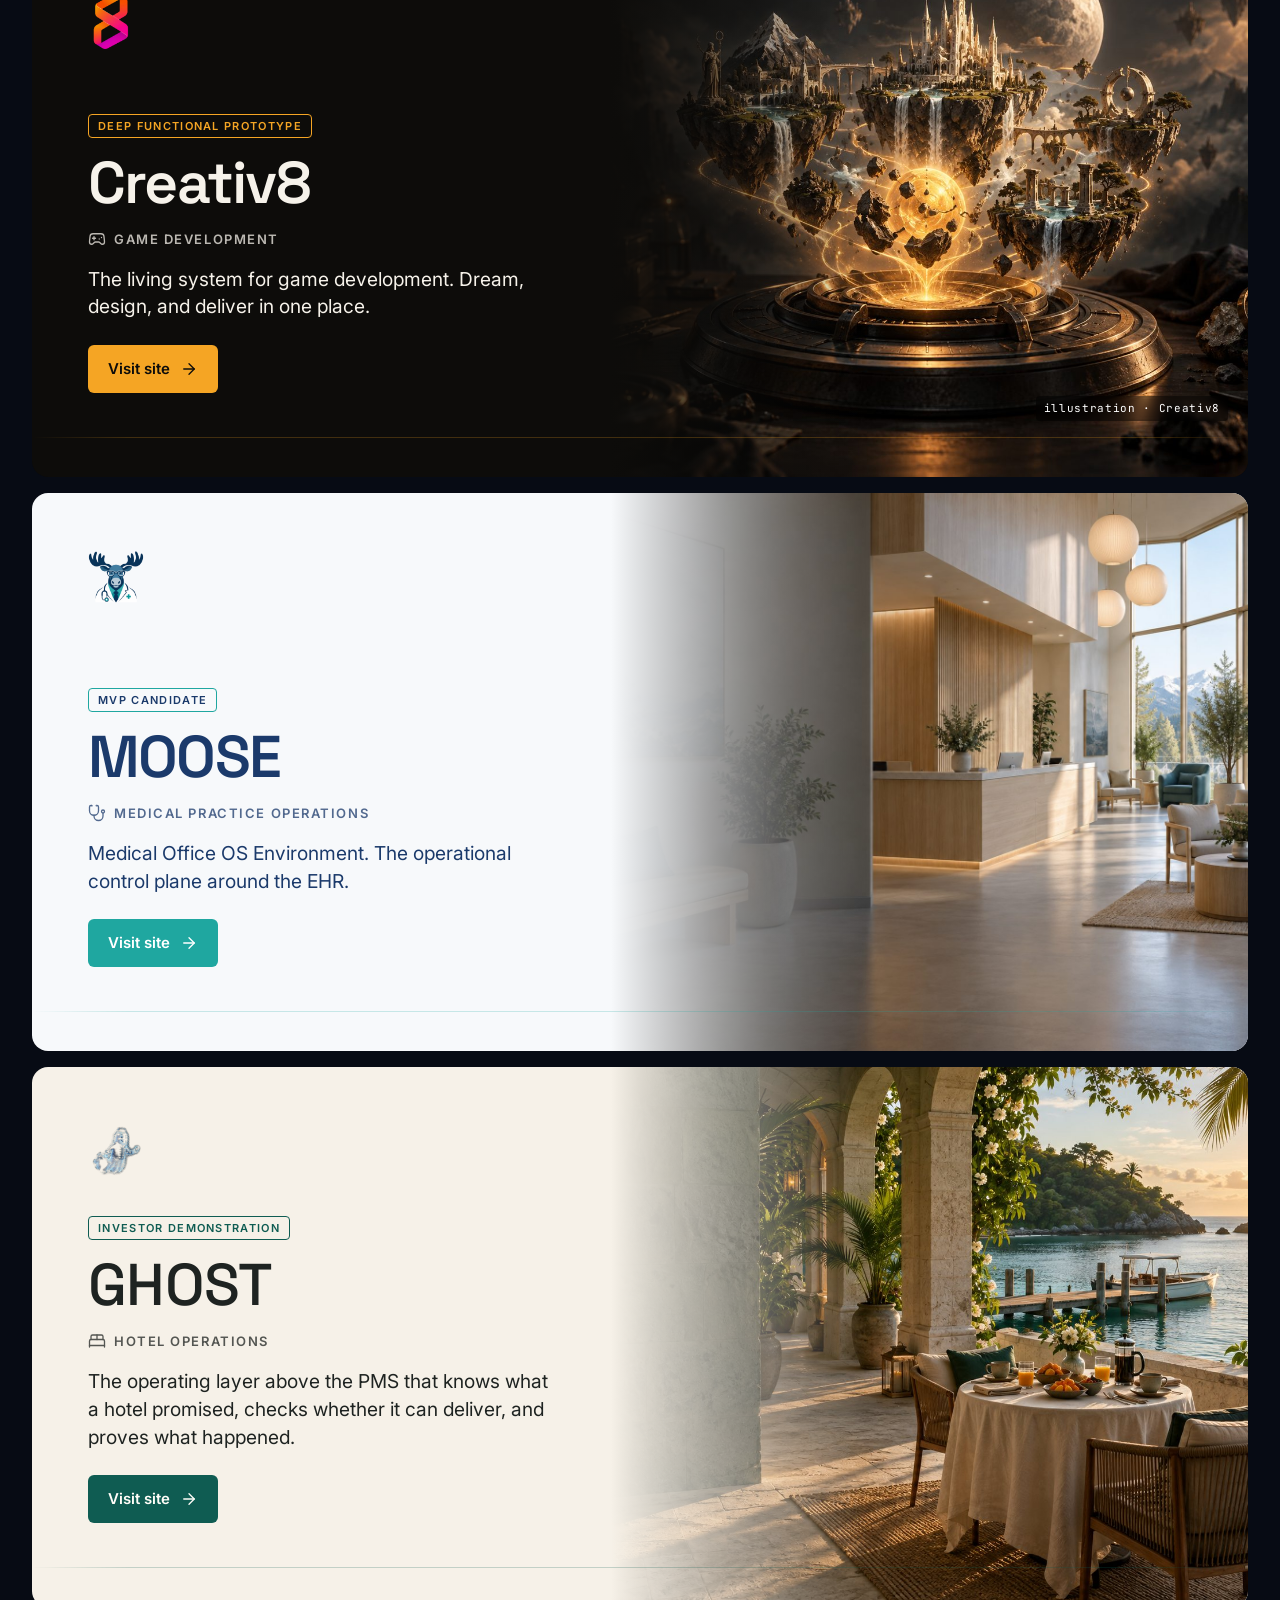
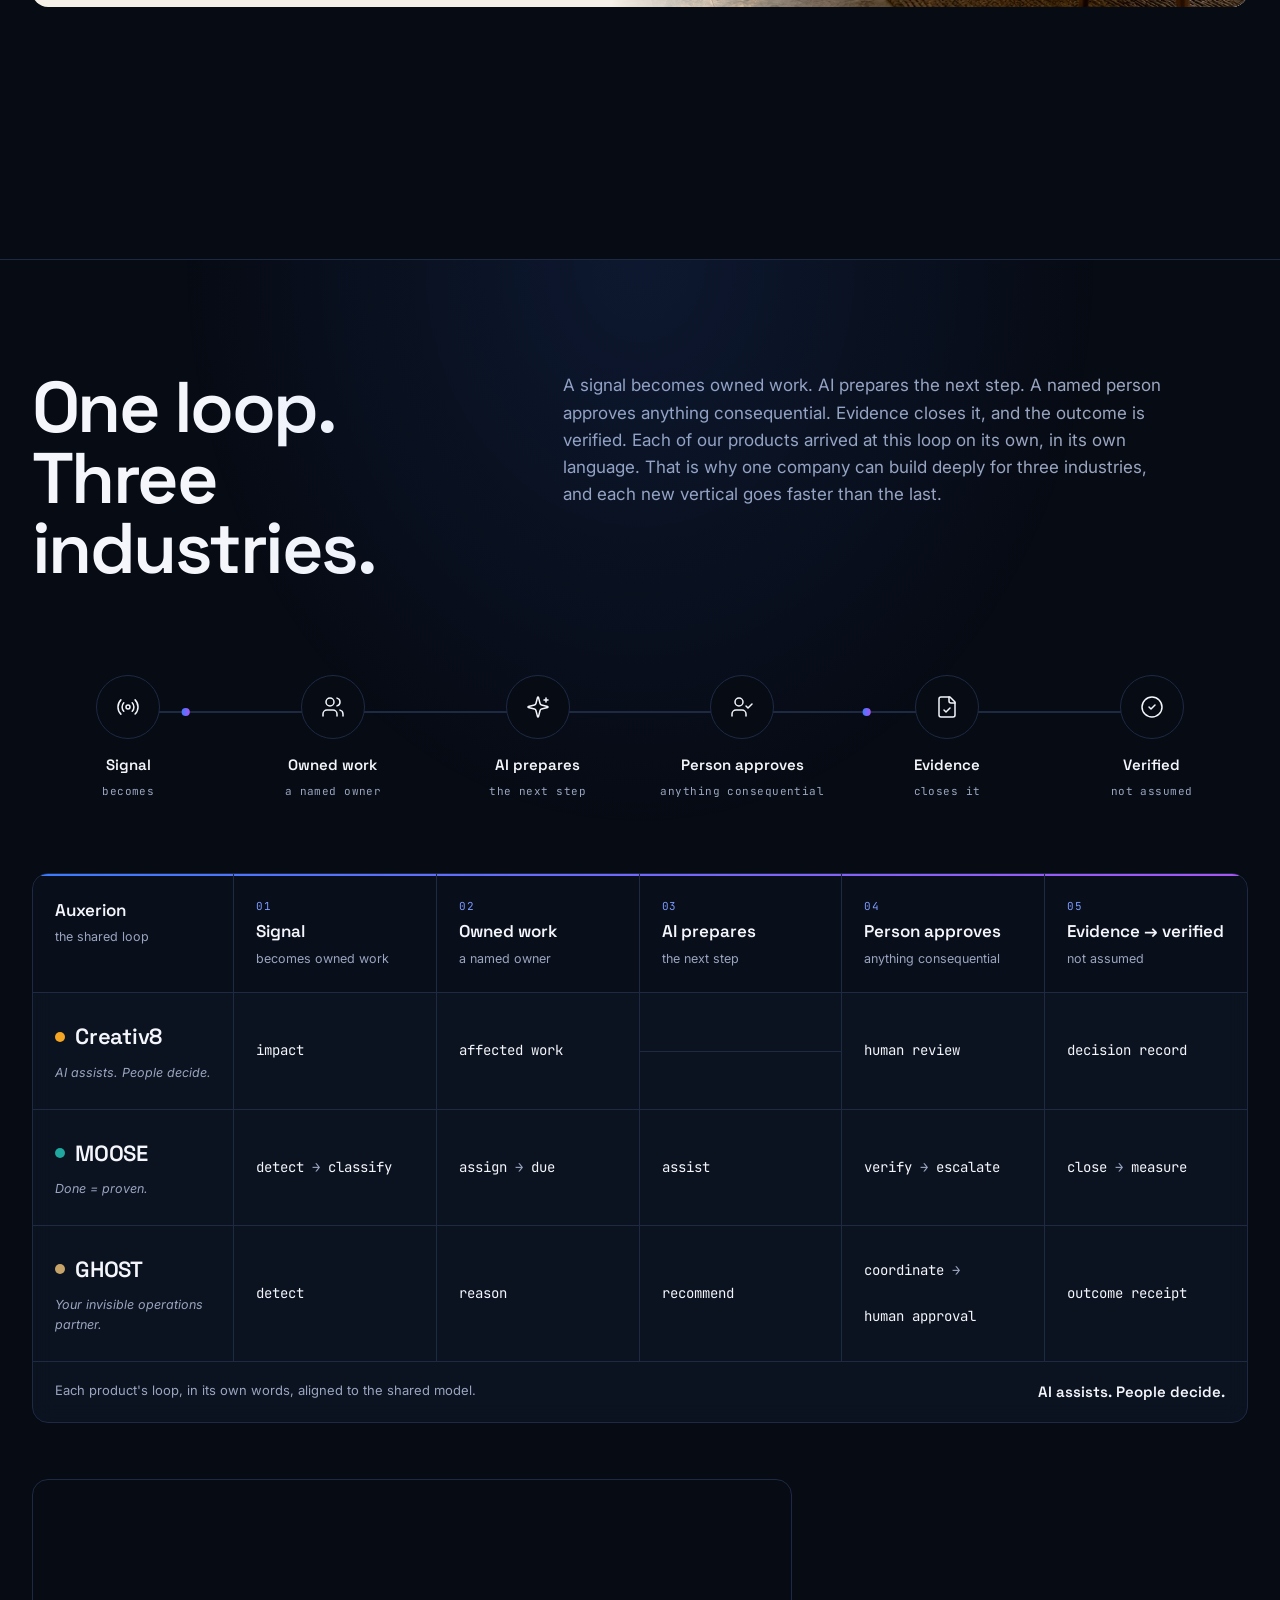
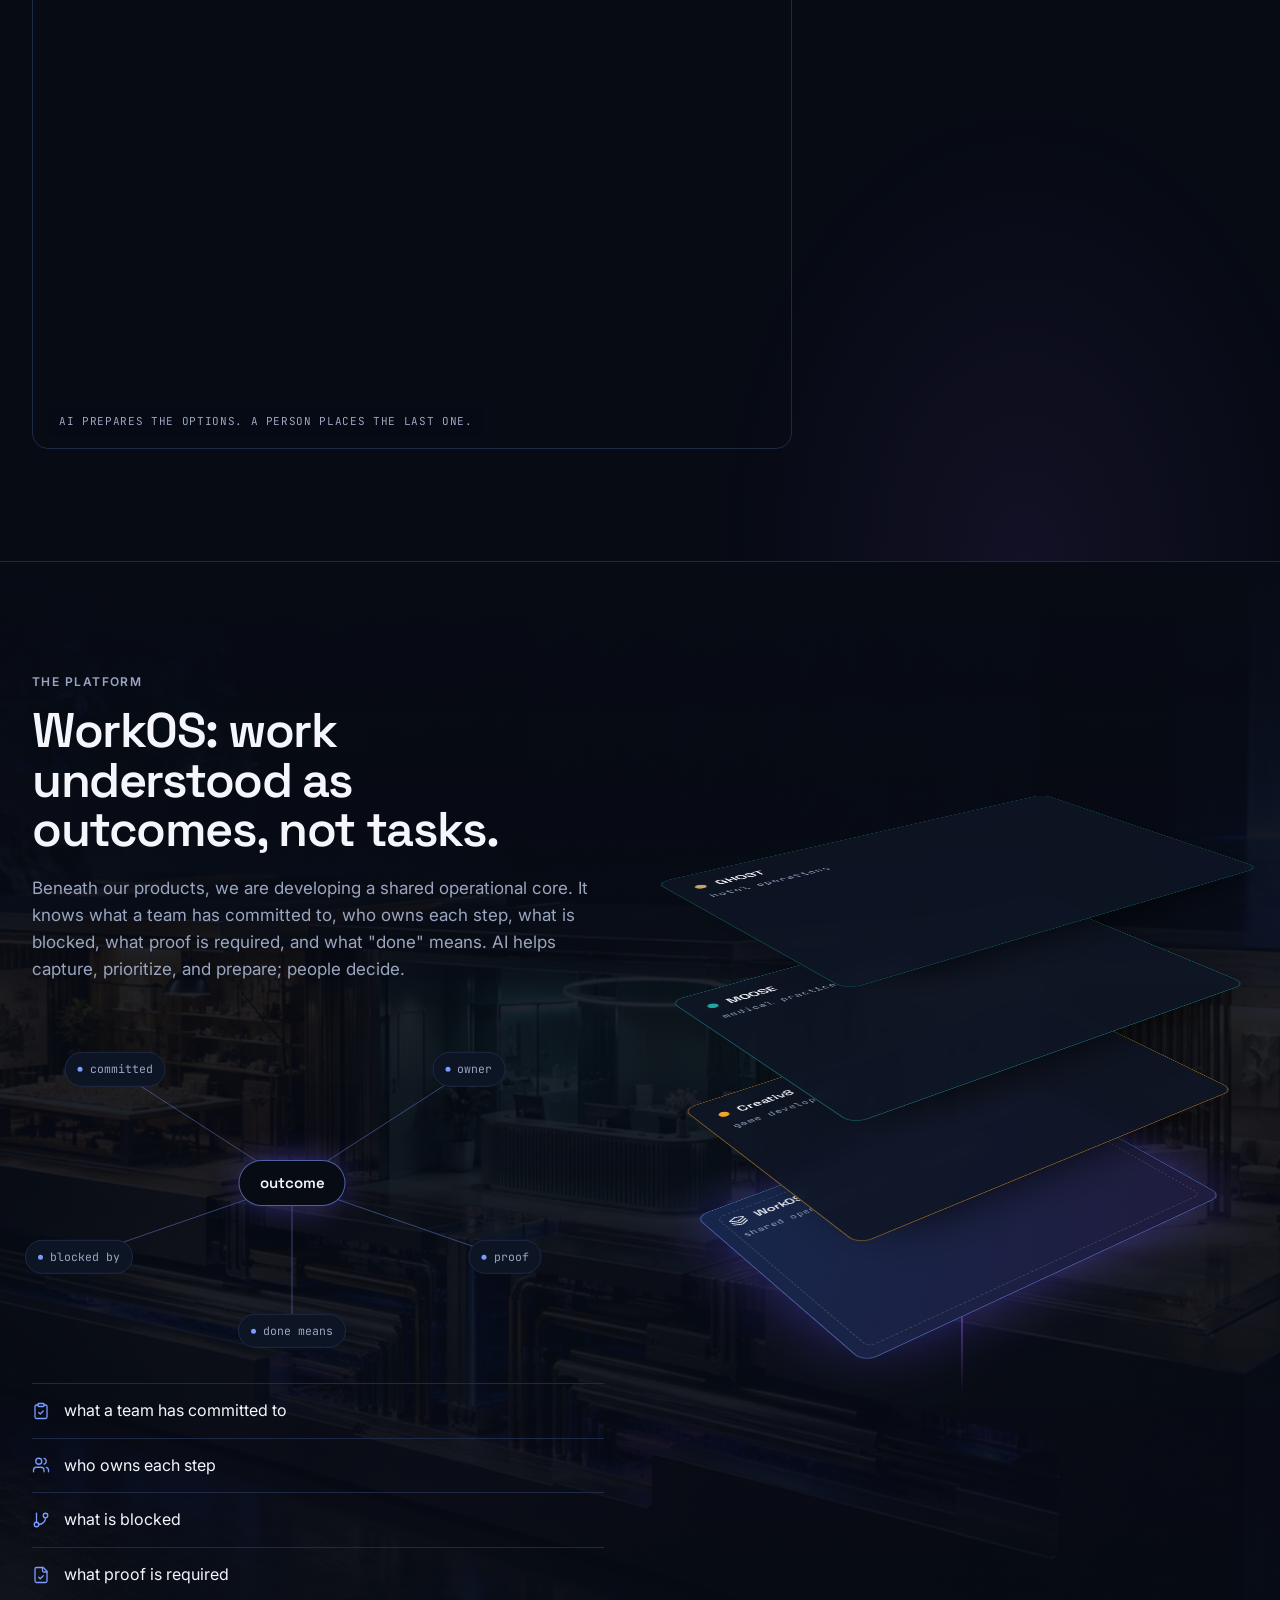
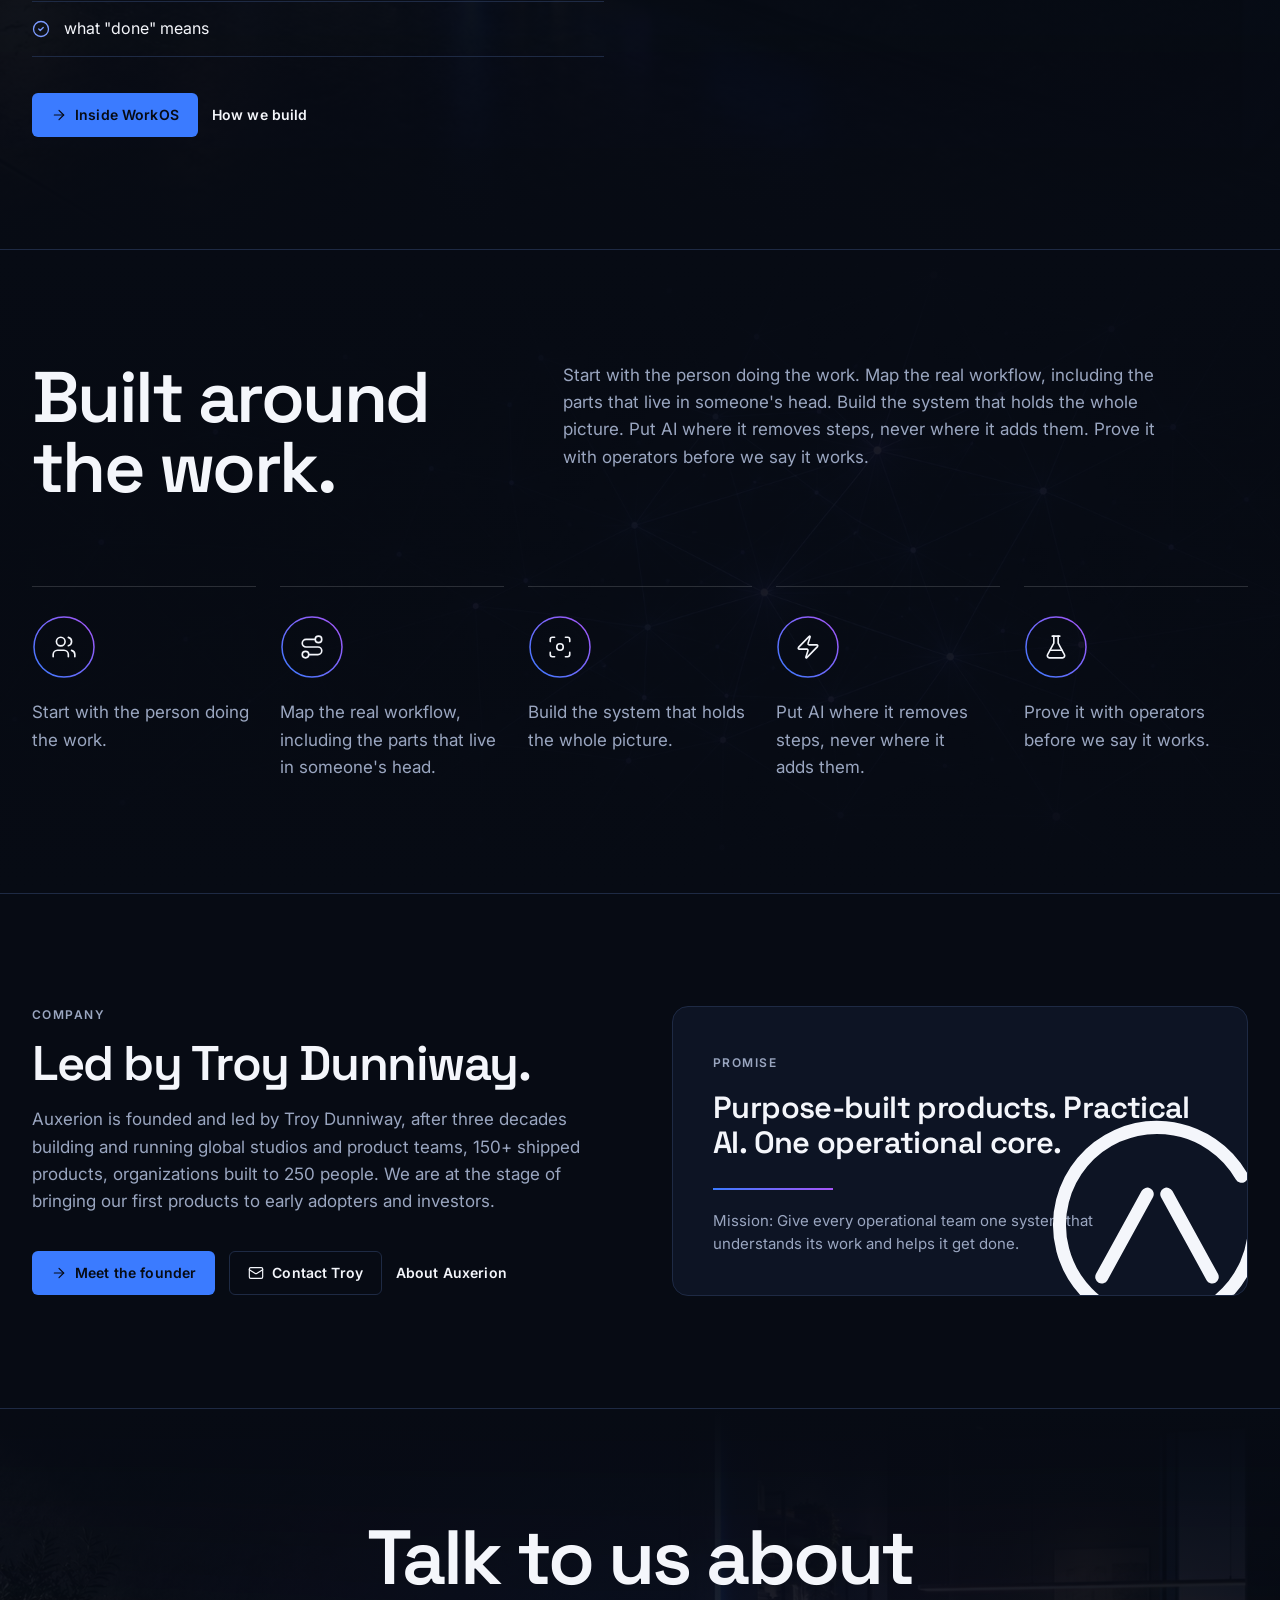
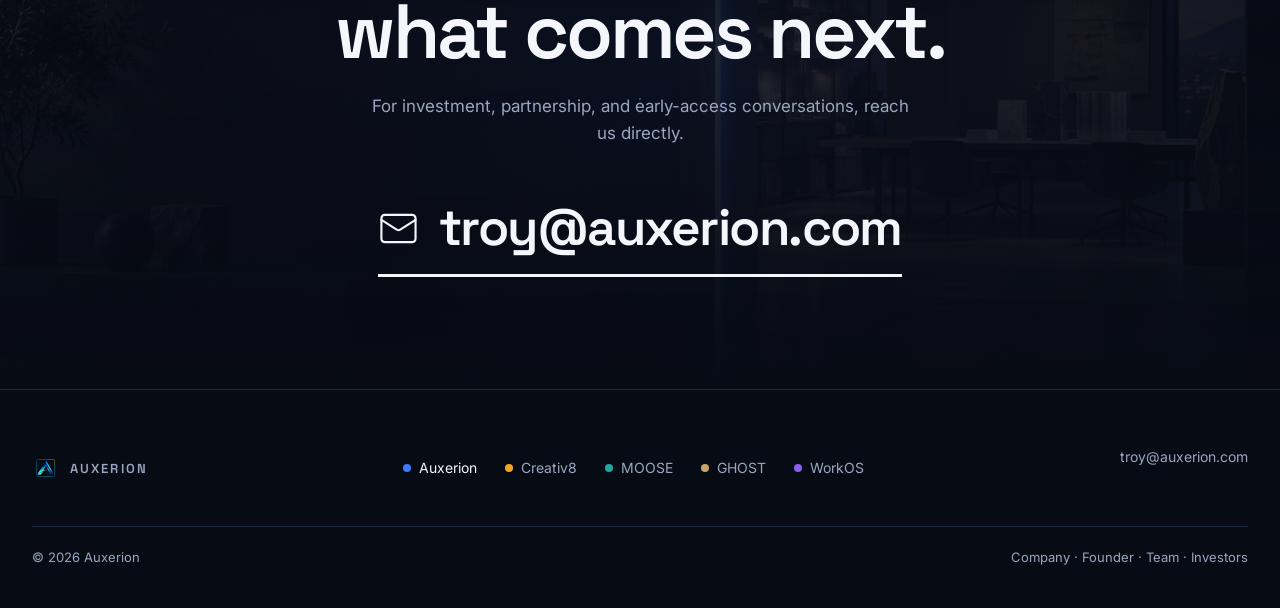
==== commit 9a5ec18c: "Rename Kept to GHOST and dress the page in the new brand package Kept becomes GHOST: Guest & Hospita" ====
--- a/index.html
+++ b/index.html
@@ -66,7 +66,7 @@
 </div></header>
 <main>
 <section class="hero" data-screen-label="Hero">
-<div class="bg" aria-hidden="true"><picture><source media="(max-width:860px)" srcset="/assets/creativ8/v2/hero-workbench-mobile.jpg" width="1086" height="1448"><img class="on" src="/assets/creativ8/v2/hero-workbench.jpg" alt="" width="1672" height="941" fetchpriority="high" decoding="async"></picture><picture><source media="(max-width:860px)" srcset="/assets/moose/v2/hero-practice-mobile.jpg" width="1086" height="1448"><img src="/assets/moose/v2/hero-practice.jpg" alt="" width="1672" height="941" decoding="async"></picture><picture><source media="(max-width:860px)" srcset="/assets/kept-web/v2/hero-promise-mobile.jpg" width="1086" height="1448"><img src="/assets/kept-web/v2/hero-promise.jpg" alt="" width="1672" height="941" decoding="async"></picture></div>
+<div class="bg" aria-hidden="true"><picture><source media="(max-width:860px)" srcset="/assets/creativ8/v2/hero-workbench-mobile.jpg" width="1086" height="1448"><img class="on" src="/assets/creativ8/v2/hero-workbench.jpg" alt="" width="1672" height="941" fetchpriority="high" decoding="async"></picture><picture><source media="(max-width:860px)" srcset="/assets/moose/v2/hero-practice-mobile.jpg" width="1086" height="1448"><img src="/assets/moose/v2/hero-practice.jpg" alt="" width="1672" height="941" decoding="async"></picture><picture><source media="(max-width:860px)" srcset="/assets/ghost-web/v2/hero-promise-mobile.jpg" width="1086" height="1448"><img src="/assets/ghost-web/v2/hero-promise.jpg" alt="" width="1672" height="941" decoding="async"></picture></div>
 <div class="veil" aria-hidden="true"></div><div class="grid" aria-hidden="true"></div><div class="cursor" aria-hidden="true"></div>
 <div class="orbit" aria-hidden="true"><div class="bloom"></div>
 <svg viewBox="-120 0 800 640"><defs><linearGradient id="sig2" x1="0" y1="0" x2="1" y2="1"><stop offset="0" stop-color="#3B7BFF"/><stop offset="1" stop-color="#A855F7"/></linearGradient><linearGradient id="trail" x1="0" y1="0" x2="1" y2="0"><stop offset="0" stop-color="#3B7BFF" stop-opacity="0"/><stop offset="1" stop-color="#A855F7"/></linearGradient><path id="orbit" d="M527.8 200A240 240 0 1 0 560 320"/></defs>
@@ -93,7 +93,7 @@
 <div class="strip reveal in d4" role="tablist" aria-label="Industries">
 <button class="on" role="tab" aria-selected="true" data-i="0"><svg class="ic lg"><use href="#i-gamepad"/></svg><div><b>Game studios</b><span>Creativ8</span></div><div class="bar"><i></i></div></button>
 <button role="tab" aria-selected="false" data-i="1"><svg class="ic lg"><use href="#i-steth"/></svg><div><b>Medical practices</b><span>MOOSE</span></div><div class="bar"><i></i></div></button>
-<button role="tab" aria-selected="false" data-i="2"><svg class="ic lg"><use href="#i-bed"/></svg><div><b>Hotels</b><span>Kept</span></div><div class="bar"><i></i></div></button>
+<button role="tab" aria-selected="false" data-i="2"><svg class="ic lg"><use href="#i-bed"/></svg><div><b>Hotels</b><span>GHOST</span></div><div class="bar"><i></i></div></button>
 </div></div>
 <a class="cue" href="#problem" aria-label="Scroll"><span></span></a>
 </section>
@@ -132,7 +132,7 @@
 <div class="panels">
 <a class="panel c8 reveal" href="/creativ8"><div class="txt"><img class="logo" src="/assets/logos/creativ8-mark-2026.png" alt=""><span class="tag">Deep functional prototype</span><span class="pname">Creativ8</span><span class="pcat"><svg class="ic"><use href="#i-gamepad"/></svg>Game development</span><p>The living system for game development. Dream, design, and deliver in one place.</p><span class="go">Visit site <svg class="ic"><use href="#i-arrow"/></svg></span></div><div class="pic"><img src="/assets/creativ8/panel-creator.jpg" alt="A miniature imagined world grows from a luminous seed, combining terrain, architecture, and worldbuilding artifacts" width="1400" height="933"><span class="cap">illustration · Creativ8</span></div><div class="marq"><div>Designer · Creator · Viz · Wiki · Assembler · Producer · Maker · Manager · Dream. Design. Deliver. · Designer · Creator · Viz · Wiki · Assembler · Producer · Maker · Manager · Dream. Design. Deliver. · </div></div></a>
 <a class="panel mo reveal" href="/moose"><div class="txt"><img class="logo" src="/assets/logos/moose-mark-2026.png" alt="" width="384" height="384"><span class="tag">MVP candidate</span><span class="pname">MOOSE</span><span class="pcat"><svg class="ic"><use href="#i-steth"/></svg>Medical practice operations</span><p>Medical Office OS Environment. The operational control plane around the EHR.</p><span class="go">Visit site <svg class="ic"><use href="#i-arrow"/></svg></span></div><div class="pic"><img src="/assets/auxerion/panel-moose.jpg" alt="A light modern medical practice interior" width="1340" height="1174" loading="lazy" decoding="async"></div><div class="marq"><div>detect · classify · assign · due · assist · verify · escalate · close · measure · Done = proven. · detect · classify · assign · due · assist · verify · escalate · close · measure · Done = proven. · </div></div></a>
-<a class="panel ha reveal" href="/kept"><div class="txt"><img class="logo" src="/assets/logos/kept-mark.svg" alt=""><span class="tag">Investor demonstration</span><span class="pname">Kept</span><span class="pcat"><svg class="ic"><use href="#i-bed"/></svg>Hotel operations</span><p>The operating layer that keeps every promise a hotel makes.</p><span class="go">Visit site <svg class="ic"><use href="#i-arrow"/></svg></span></div><div class="pic"><img src="/assets/kept-web/v2/hero-promise.jpg" alt="A private-island hotel terrace at sunset: breakfast laid on a linen table under stone arches, a launch tied up at the dock, the reef beyond" width="1672" height="941" loading="lazy" decoding="async"></div><div class="marq"><div>Detect → Reason → Recommend → Coordinate → Human approval · Right action. Right owner. Right time. · Detect → Reason → Recommend → Coordinate → Human approval · Right action. Right owner. Right time. · </div></div></a>
+<a class="panel ha reveal" href="/ghost"><div class="txt"><img class="logo" src="/assets/logos/ghost-mark-2026.png" alt=""><span class="tag">Investor demonstration</span><span class="pname">GHOST</span><span class="pcat"><svg class="ic"><use href="#i-bed"/></svg>Hotel operations</span><p>The operating layer above the PMS that knows what a hotel promised, checks whether it can deliver, and proves what happened.</p><span class="go">Visit site <svg class="ic"><use href="#i-arrow"/></svg></span></div><div class="pic"><img src="/assets/ghost-web/v2/hero-promise.jpg" alt="A private-island hotel terrace at sunset: breakfast laid on a linen table under stone arches, a launch tied up at the dock, the reef beyond" width="1672" height="941" loading="lazy" decoding="async"></div><div class="marq"><div>Detect → Reason → Recommend → Coordinate → Human approval · Present everywhere. In the way nowhere. · Detect → Reason → Recommend → Coordinate → Human approval · Present everywhere. In the way nowhere. · </div></div></a>
 </div>
 </div></section>
 
@@ -151,7 +151,7 @@
 <div class="trow" role="row"><div class="head">Auxerion<span class="c">the shared loop</span></div><div class="head"><span class="n">01</span>Signal<span class="c">becomes owned work</span></div><div class="head"><span class="n">02</span>Owned work<span class="c">a named owner</span></div><div class="head"><span class="n">03</span>AI prepares<span class="c">the next step</span></div><div class="head"><span class="n">04</span>Person approves<span class="c">anything consequential</span></div><div class="head"><span class="n">05</span>Evidence → verified<span class="c">not assumed</span></div></div>
 <div class="trow reveal" role="row"><div class="who"><b><i style="background:var(--c8)"></i>Creativ8</b><span>AI assists. People decide.</span></div><div class="v">impact</div><div class="v">affected work</div><div class="v gap"></div><div class="v">human review</div><div class="v">decision record</div></div>
 <div class="trow reveal d1" role="row"><div class="who"><b><i style="background:var(--mo)"></i>MOOSE</b><span>Done = proven.</span></div><div class="v">detect <span class="arr">→</span> classify</div><div class="v">assign <span class="arr">→</span> due</div><div class="v">assist</div><div class="v">verify <span class="arr">→</span> escalate</div><div class="v">close <span class="arr">→</span> measure</div></div>
-<div class="trow reveal d2" role="row"><div class="who"><b><i style="background:var(--ha)"></i>Kept</b><span>Right action. Right owner. Right time.</span></div><div class="v">detect</div><div class="v">reason</div><div class="v">recommend</div><div class="v">coordinate <span class="arr">→</span> human approval</div><div class="v">outcome receipt</div></div>
+<div class="trow reveal d2" role="row"><div class="who"><b><i style="background:var(--ha)"></i>GHOST</b><span>Your invisible operations partner.</span></div><div class="v">detect</div><div class="v">reason</div><div class="v">recommend</div><div class="v">coordinate <span class="arr">→</span> human approval</div><div class="v">outcome receipt</div></div>
 </div><div class="foot"><span>Each product's loop, in its own words, aligned to the shared model.</span><span class="rule">AI assists. People decide.</span></div></div>
 <figure class="band reveal"><img src="/assets/auxerion/v2/human-decision.jpg" alt="A hand placing the final block, choosing between prepared options" width="1200" height="900" loading="lazy" decoding="async"><figcaption>AI prepares the options. A person places the last one.</figcaption></figure>
 </div></section>
@@ -165,7 +165,7 @@
 <div class="plate core"><div><b><svg class="ic"><use href="#i-layers"/></svg>WorkOS</b><small>shared operational core · in development</small></div></div>
 <div class="plate p1"><div><b><i style="background:var(--c8)"></i>Creativ8</b><small>game development</small></div></div>
 <div class="plate p2"><div><b><i style="background:var(--mo)"></i>MOOSE</b><small>medical practice operations</small></div></div>
-<div class="plate p3"><div><b><i style="background:var(--ha)"></i>Kept</b><small>hotel operations</small></div></div>
+<div class="plate p3"><div><b><i style="background:var(--ha)"></i>GHOST</b><small>hotel operations</small></div></div>
 </div>
 </div></section>
 
@@ -195,7 +195,7 @@
 <footer><div class="wrap">
 <div class="top">
 <a class="brand" href="/" aria-label="Auxerion"><img class="ic-mark" src="/assets/logos/auxerion-mark-2026.png" alt="" width="24" height="24" decoding="async"><span style="font-size:13px">AUXERION</span></a>
-<nav class="family" aria-label="Auxerion family"><a href="/" aria-current="true"><span class="dot" style="background:var(--ax)"></span>Auxerion</a><a href="/creativ8"><span class="dot" style="background:var(--c8)"></span>Creativ8</a><a href="/moose"><span class="dot" style="background:var(--mo)"></span>MOOSE</a><a href="/kept"><span class="dot" style="background:var(--ha)"></span>Kept</a><a href="/workos"><span class="dot" style="background:var(--wo)"></span>WorkOS</a></nav>
+<nav class="family" aria-label="Auxerion family"><a href="/" aria-current="true"><span class="dot" style="background:var(--ax)"></span>Auxerion</a><a href="/creativ8"><span class="dot" style="background:var(--c8)"></span>Creativ8</a><a href="/moose"><span class="dot" style="background:var(--mo)"></span>MOOSE</a><a href="/ghost"><span class="dot" style="background:var(--ha)"></span>GHOST</a><a href="/workos"><span class="dot" style="background:var(--wo)"></span>WorkOS</a></nav>
 <div><a href="mailto:troy@auxerion.com">troy@auxerion.com</a></div>
 </div>
 <div class="bottom"><span>© 2026 Auxerion</span><span><a href="/company">Company</a> · <a href="/founder">Founder</a> · <a href="/team">Team</a> · <a href="/investors">Investors</a></span></div>
--- a/family.css
+++ b/family.css
@@ -2,10 +2,10 @@
 :root{--bg:#070B14;--bg2:#0D1424;--line:#1E2A44;--text:#F4F6FB;--text2:#9AA6C0;--accent:#3B7BFF;--accent2:#A855F7;--on-accent:#070B14;--grad:linear-gradient(135deg,#3B7BFF,#A855F7);
 --display:"Space Grotesk",system-ui,sans-serif;--body:"Inter",system-ui,sans-serif;--mono:"JetBrains Mono",ui-monospace,monospace;
 --r:6px;--rc:10px;--max:1280px;--gutter:32px;--ease:cubic-bezier(.22,1,.36,1);
---ax:#3B7BFF;--c8:#F5A524;--mo:#1FA7A0;--ha:#0F5C52;--ha-on-dark:#3E9C8C;--wo:#8B5CF6;--fambar-h:72px}
+--ax:#3B7BFF;--c8:#F5A524;--mo:#1FA7A0;--ha:#C6A469;--ha-on-dark:#C6A469;--wo:#8B5CF6;--fambar-h:72px}
 body[data-brand="c8"]{--bg:#0D0C0A;--bg2:#171512;--line:#2B2722;--text:#F6F2EA;--text2:#B3A79A;--accent:#F5A524;--accent2:#E85B4B;--on-accent:#0D0C0A;--grad:linear-gradient(135deg,#F5A524,#E85B4B)}
 body[data-brand="mo"]{--bg:#F7F9FB;--bg2:#FFFFFF;--line:#D9E1EA;--text:#1B3A6B;--text2:#5B6B7C;--accent:#0E7A75;--accent2:#1B3A6B;--on-accent:#fff;--mist:#E6F4F3;--grad:linear-gradient(135deg,#1FA7A0,#1B3A6B)}
-body[data-brand="ha"]{--bg:#F6F1E8;--bg2:#FFFDF8;--line:#DDD3C3;--text:#1E2321;--text2:#5F6A66;--accent:#0F5C52;--accent2:#C9642F;--on-accent:#FFFDF8;--night:#0F1A18;--grad:linear-gradient(135deg,#0F5C52,#C9642F);--display:"Fraunces","Space Grotesk",Georgia,serif}
+body[data-brand="ha"]{--bg:#0F1216;--bg2:#1A1F26;--line:rgba(243,237,226,.16);--text:#F3EDE2;--text2:#7C8592;--accent:#C6A469;--accent2:#BFD9D2;--on-accent:#0F1216;--night:#0F1216;--fog:#1A1F26;--ivory:#F3EDE2;--brass:#C6A469;--phantom:#BFD9D2;--slate:#7C8592;--kept:#8FBF9F;--at-risk:#E08A4E;--broken:#C9645B;--grad:linear-gradient(135deg,#C6A469,#BFD9D2);--display:"Fraunces","Space Grotesk",Georgia,serif;--body:"Source Sans 3",system-ui,sans-serif}
 body[data-brand="wo"]{--bg:#07040F;--bg2:#0E0A1C;--line:#241B40;--text:#F2EEFB;--text2:#9C93BA;--accent:#8B5CF6;--accent2:#E879F9;--on-accent:#0A0713;--grad:linear-gradient(135deg,#8B5CF6,#E879F9)}
 *{box-sizing:border-box}
 html{scroll-behavior:smooth}
